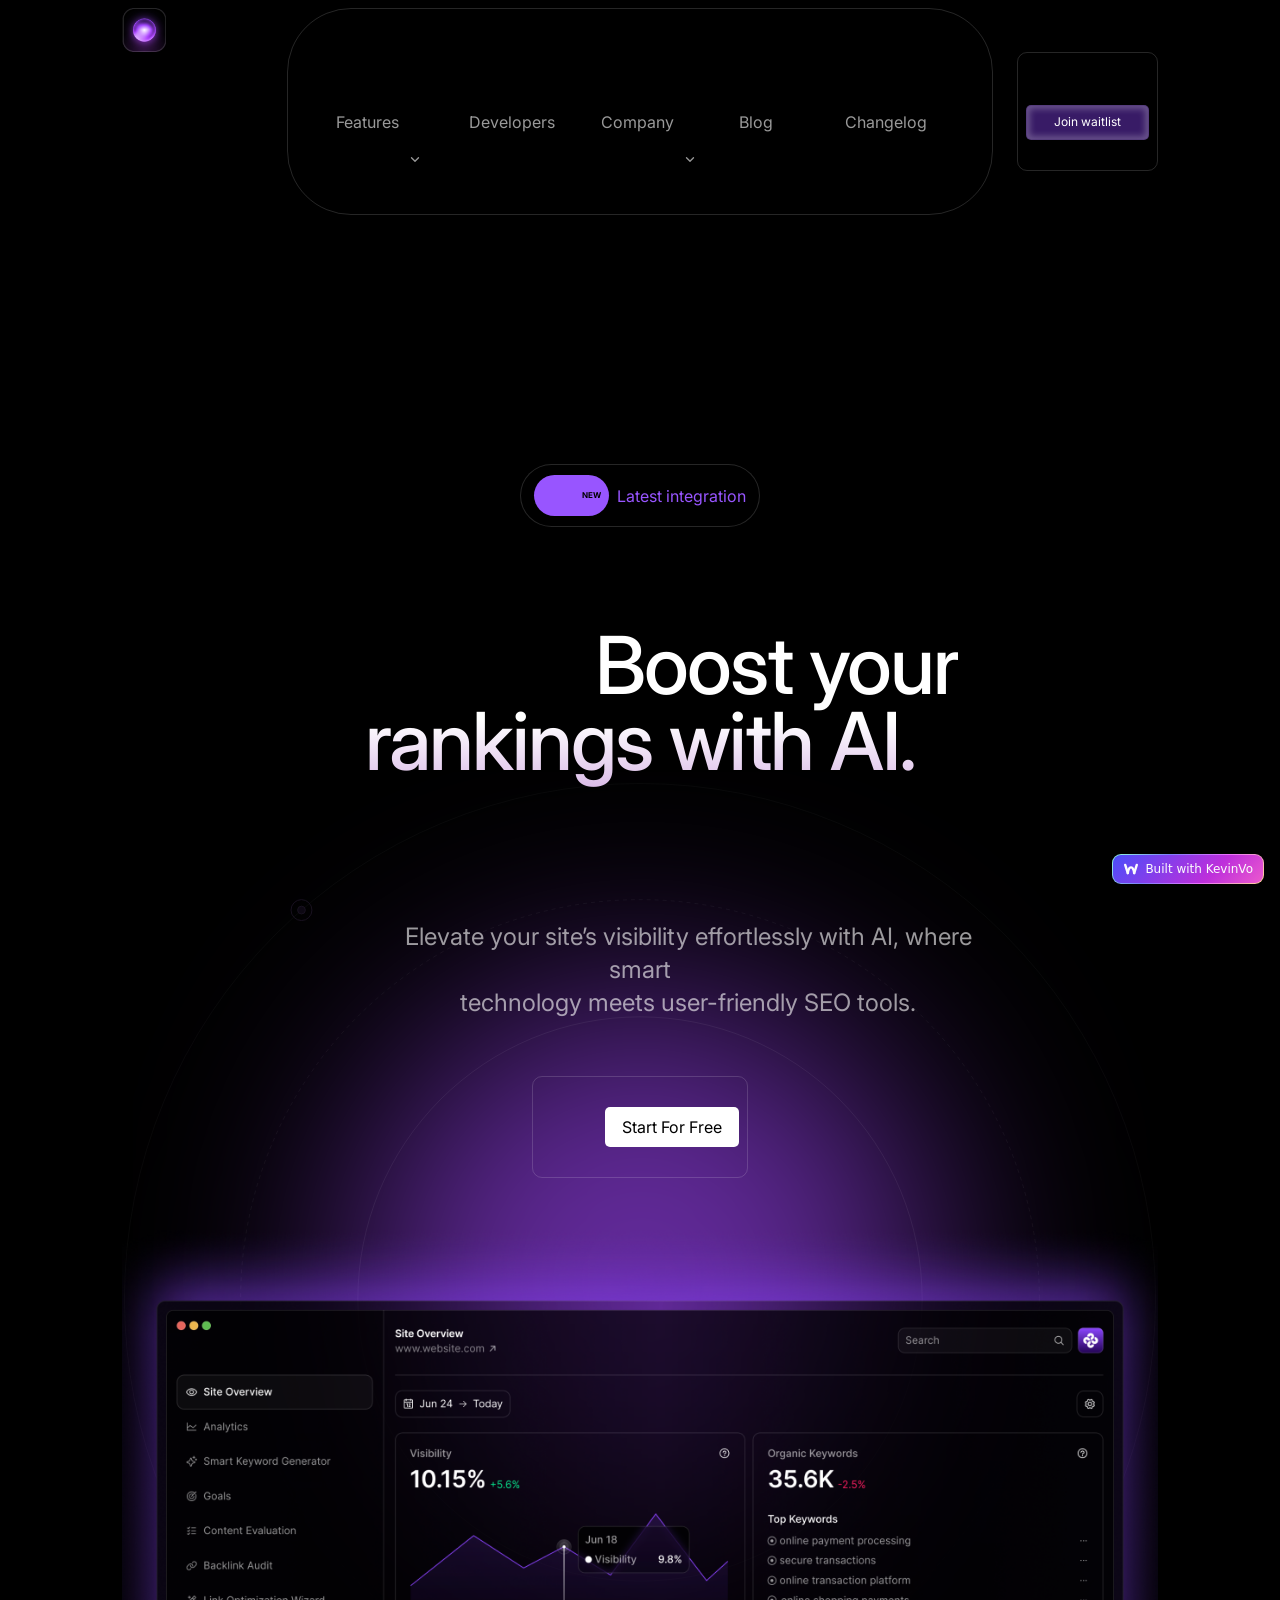
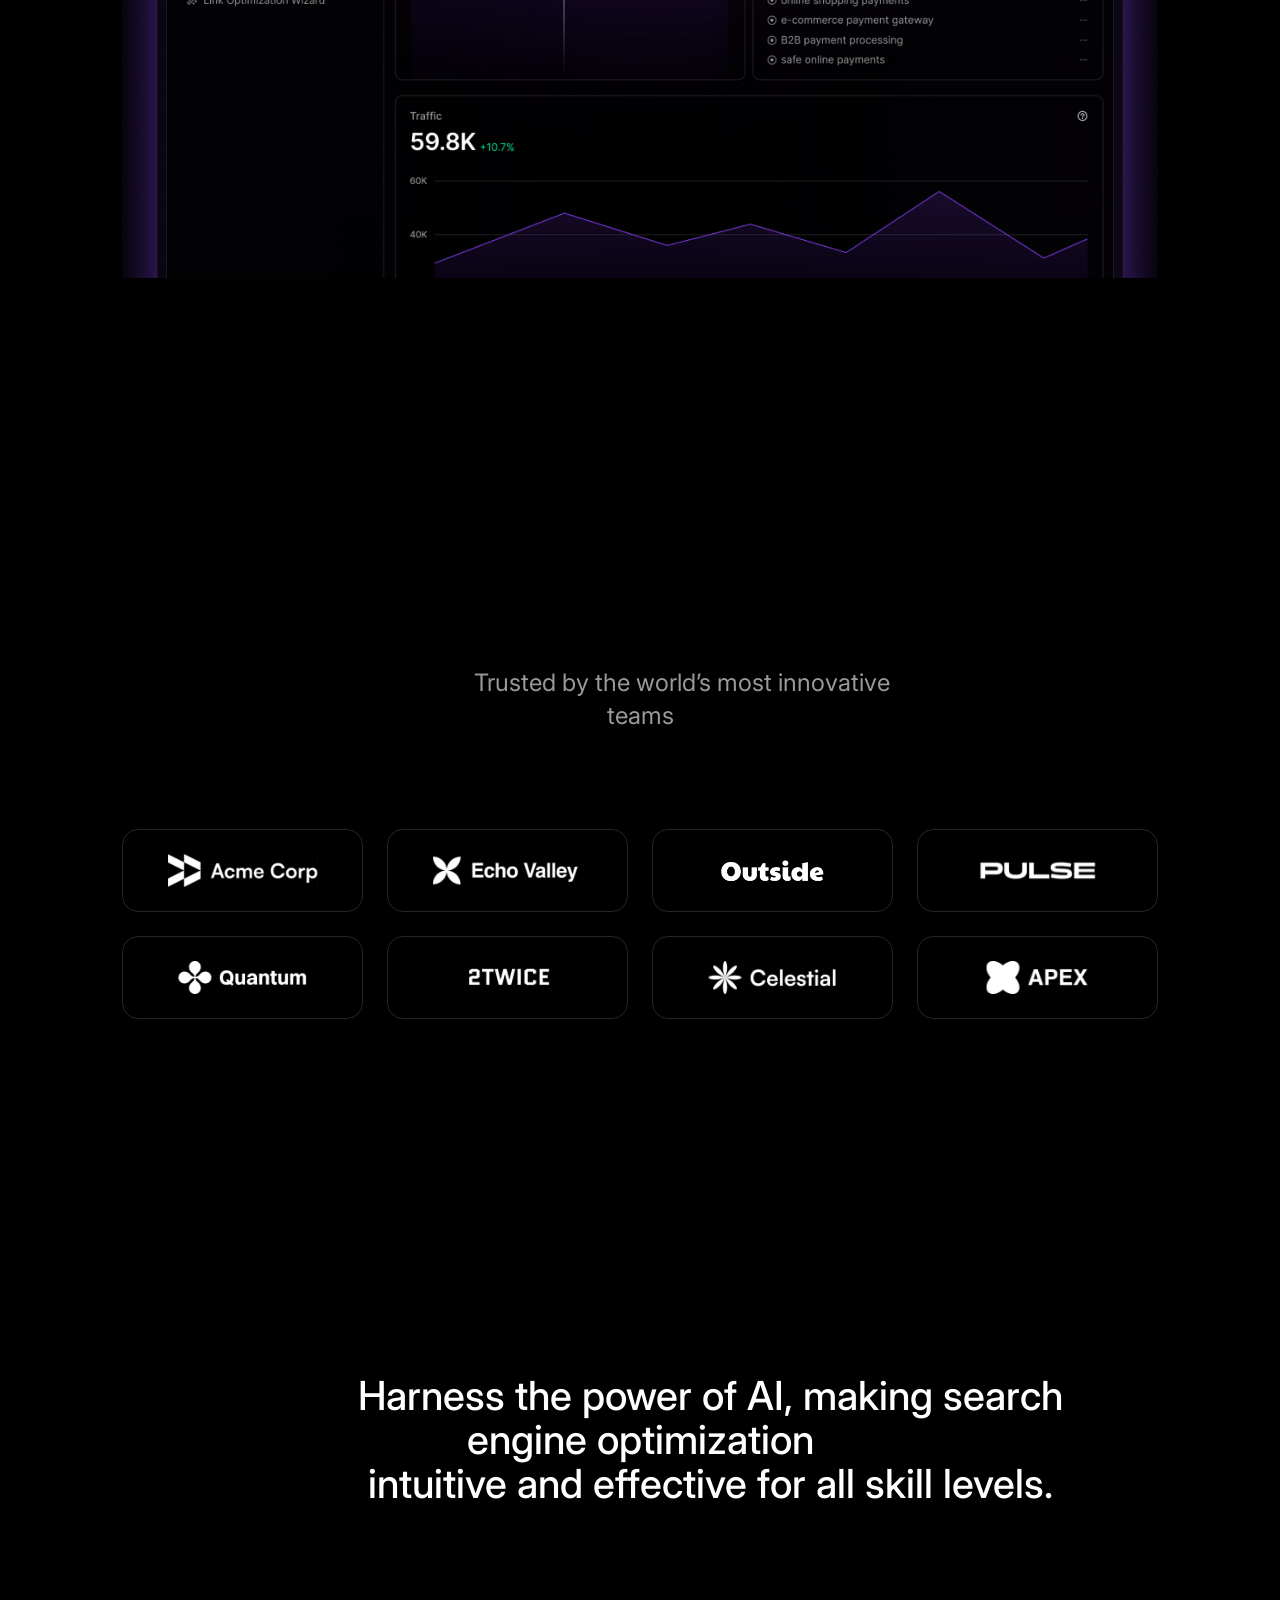
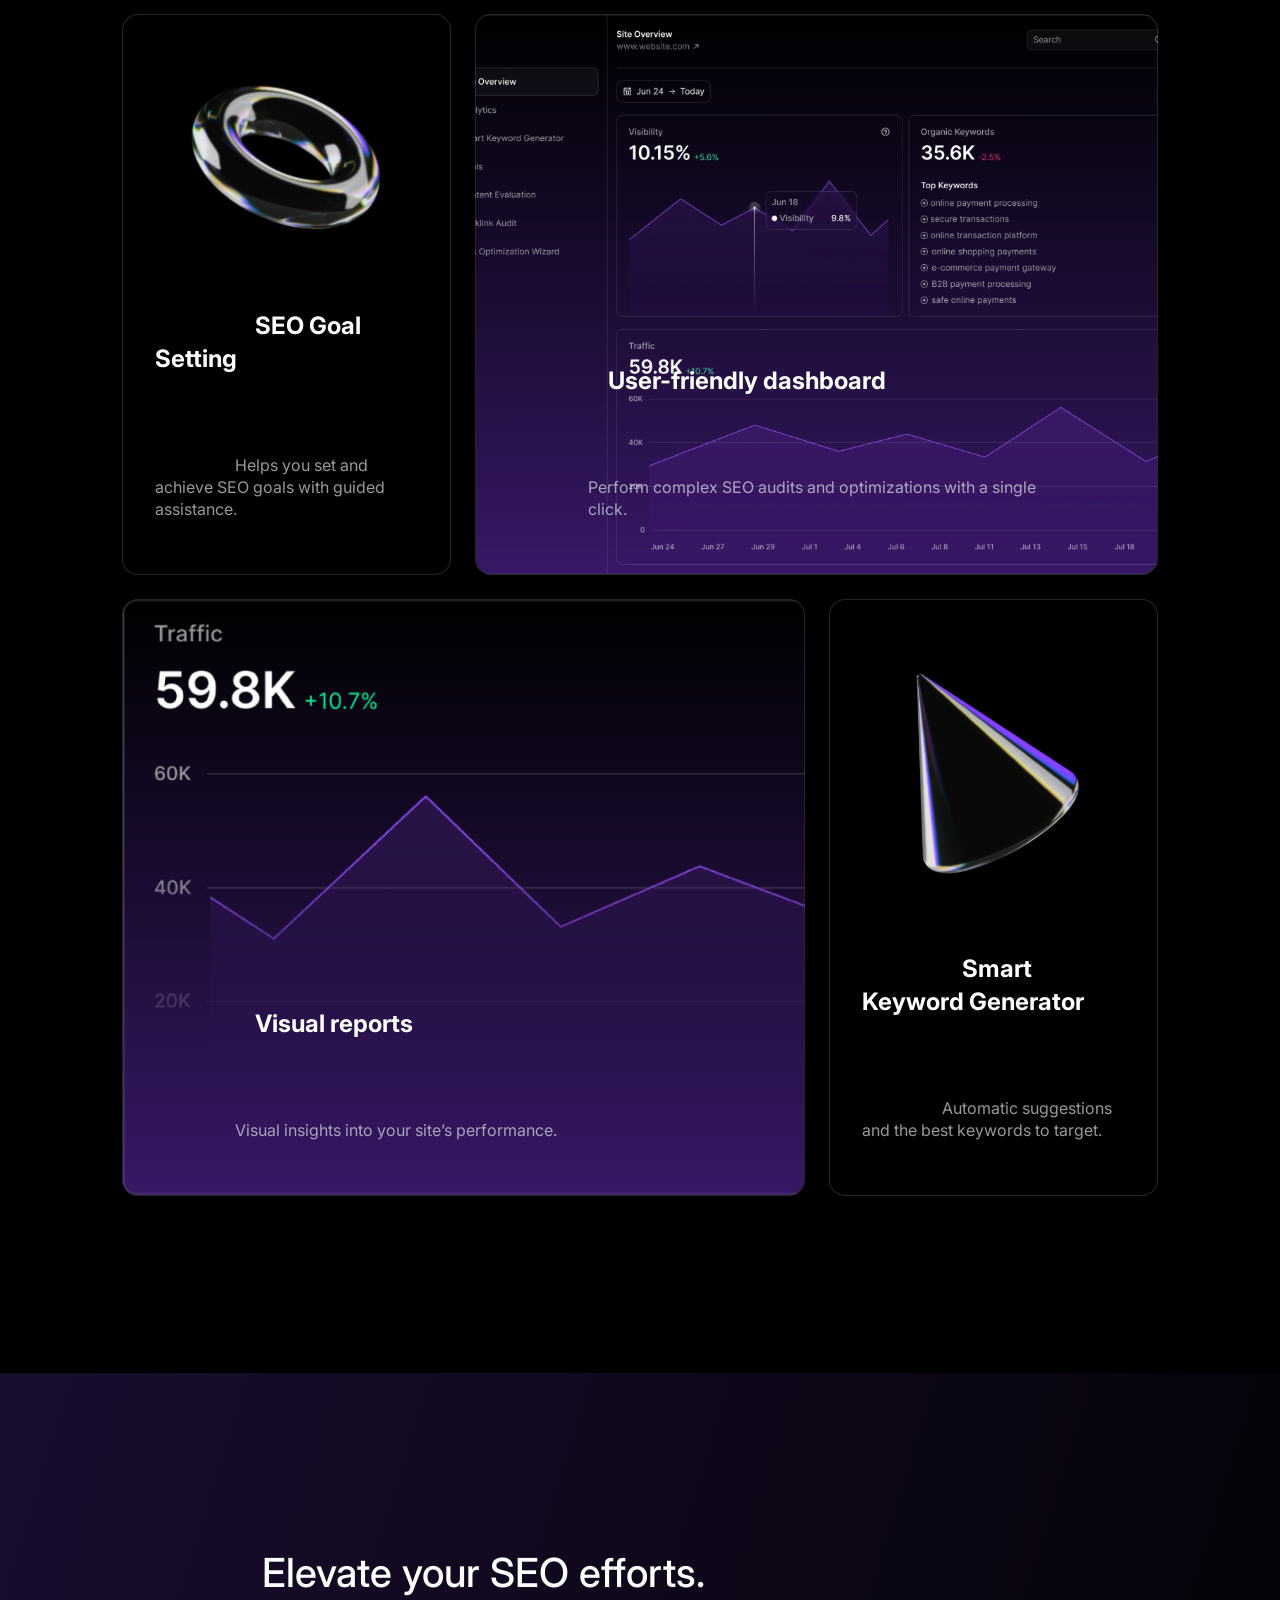
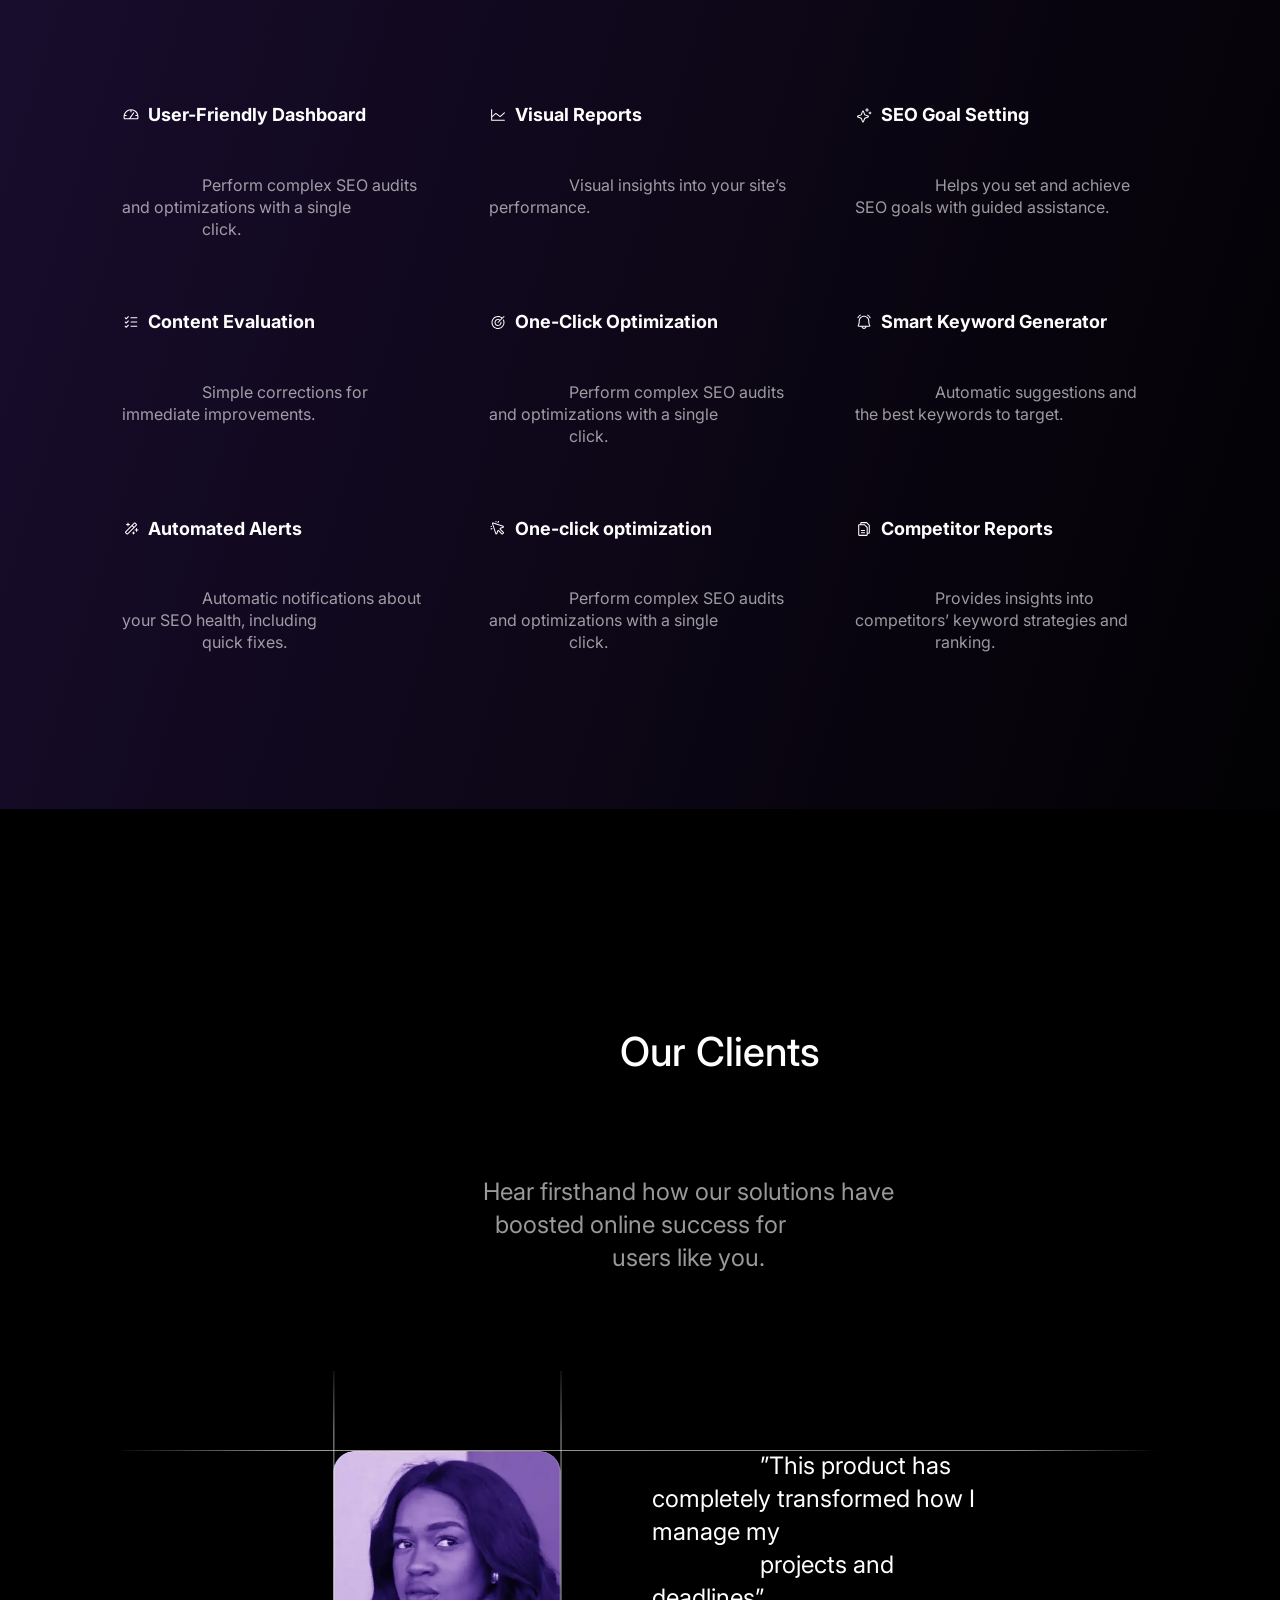
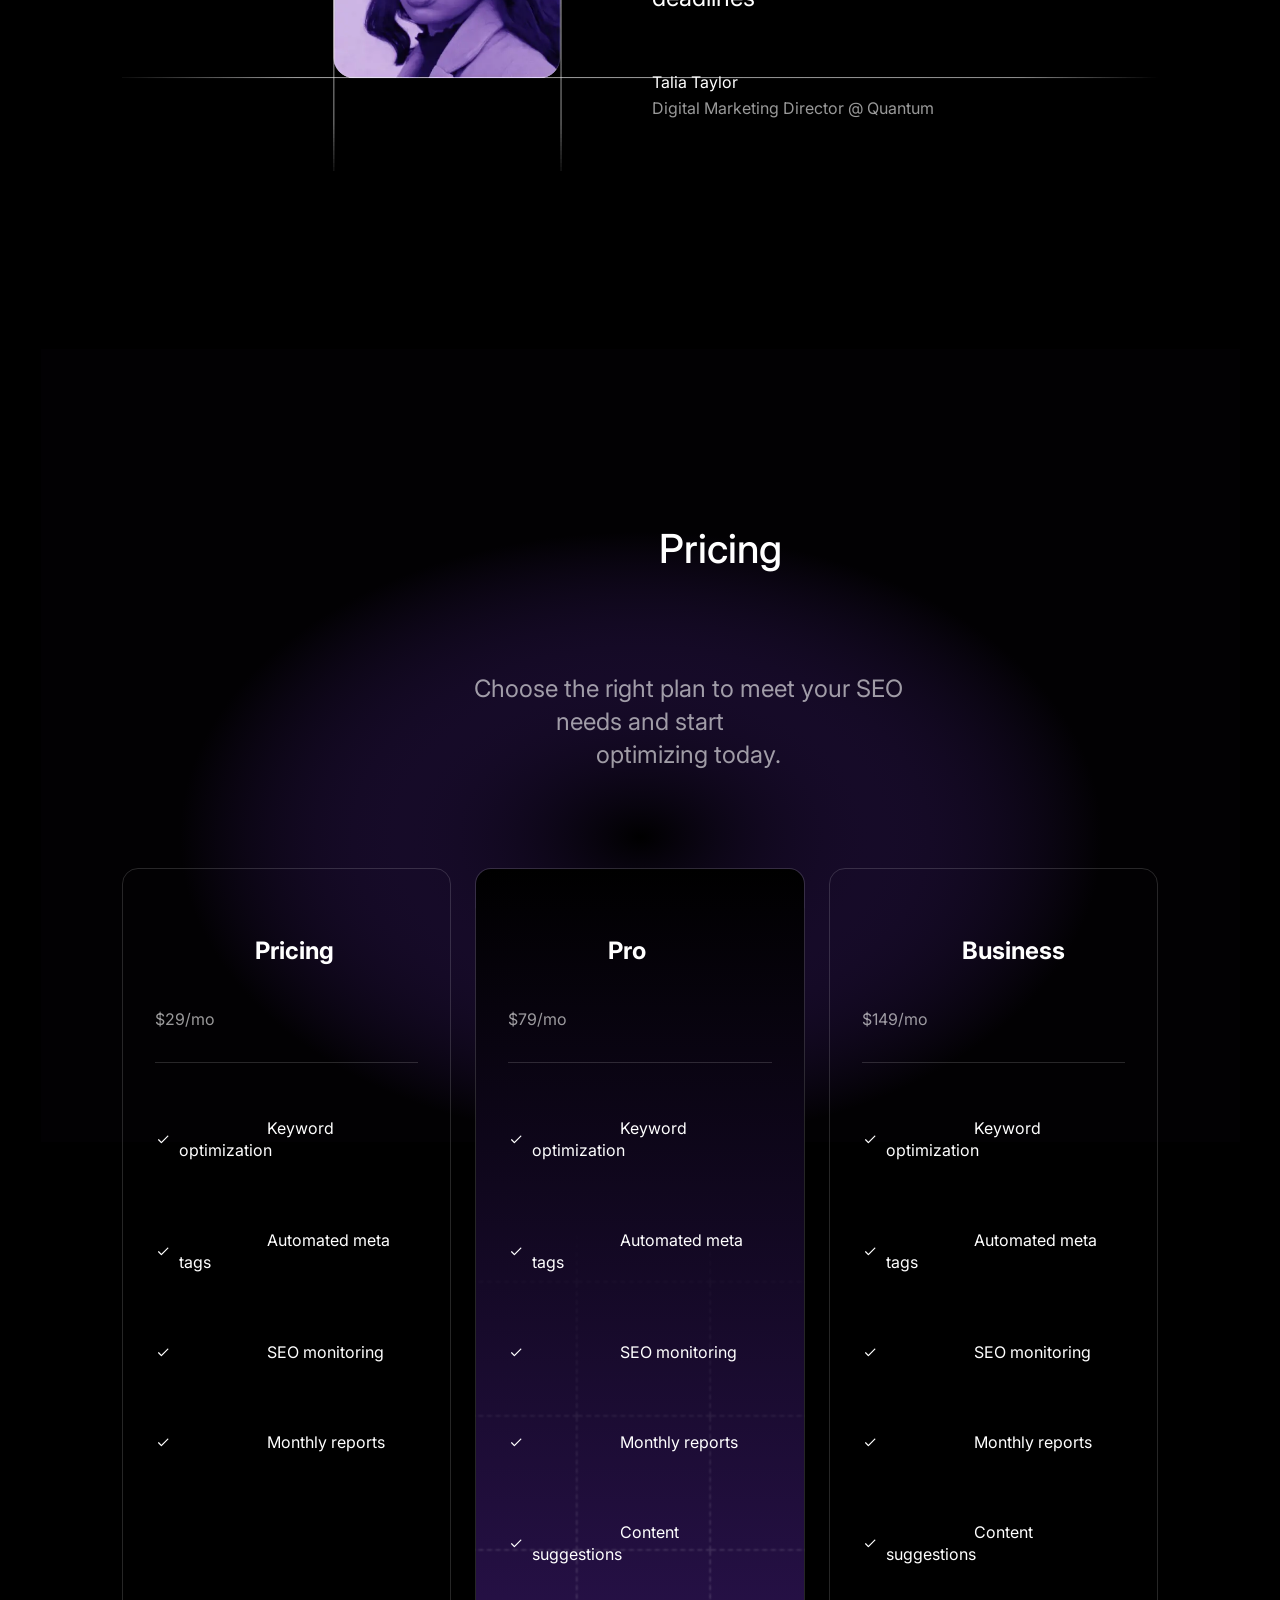
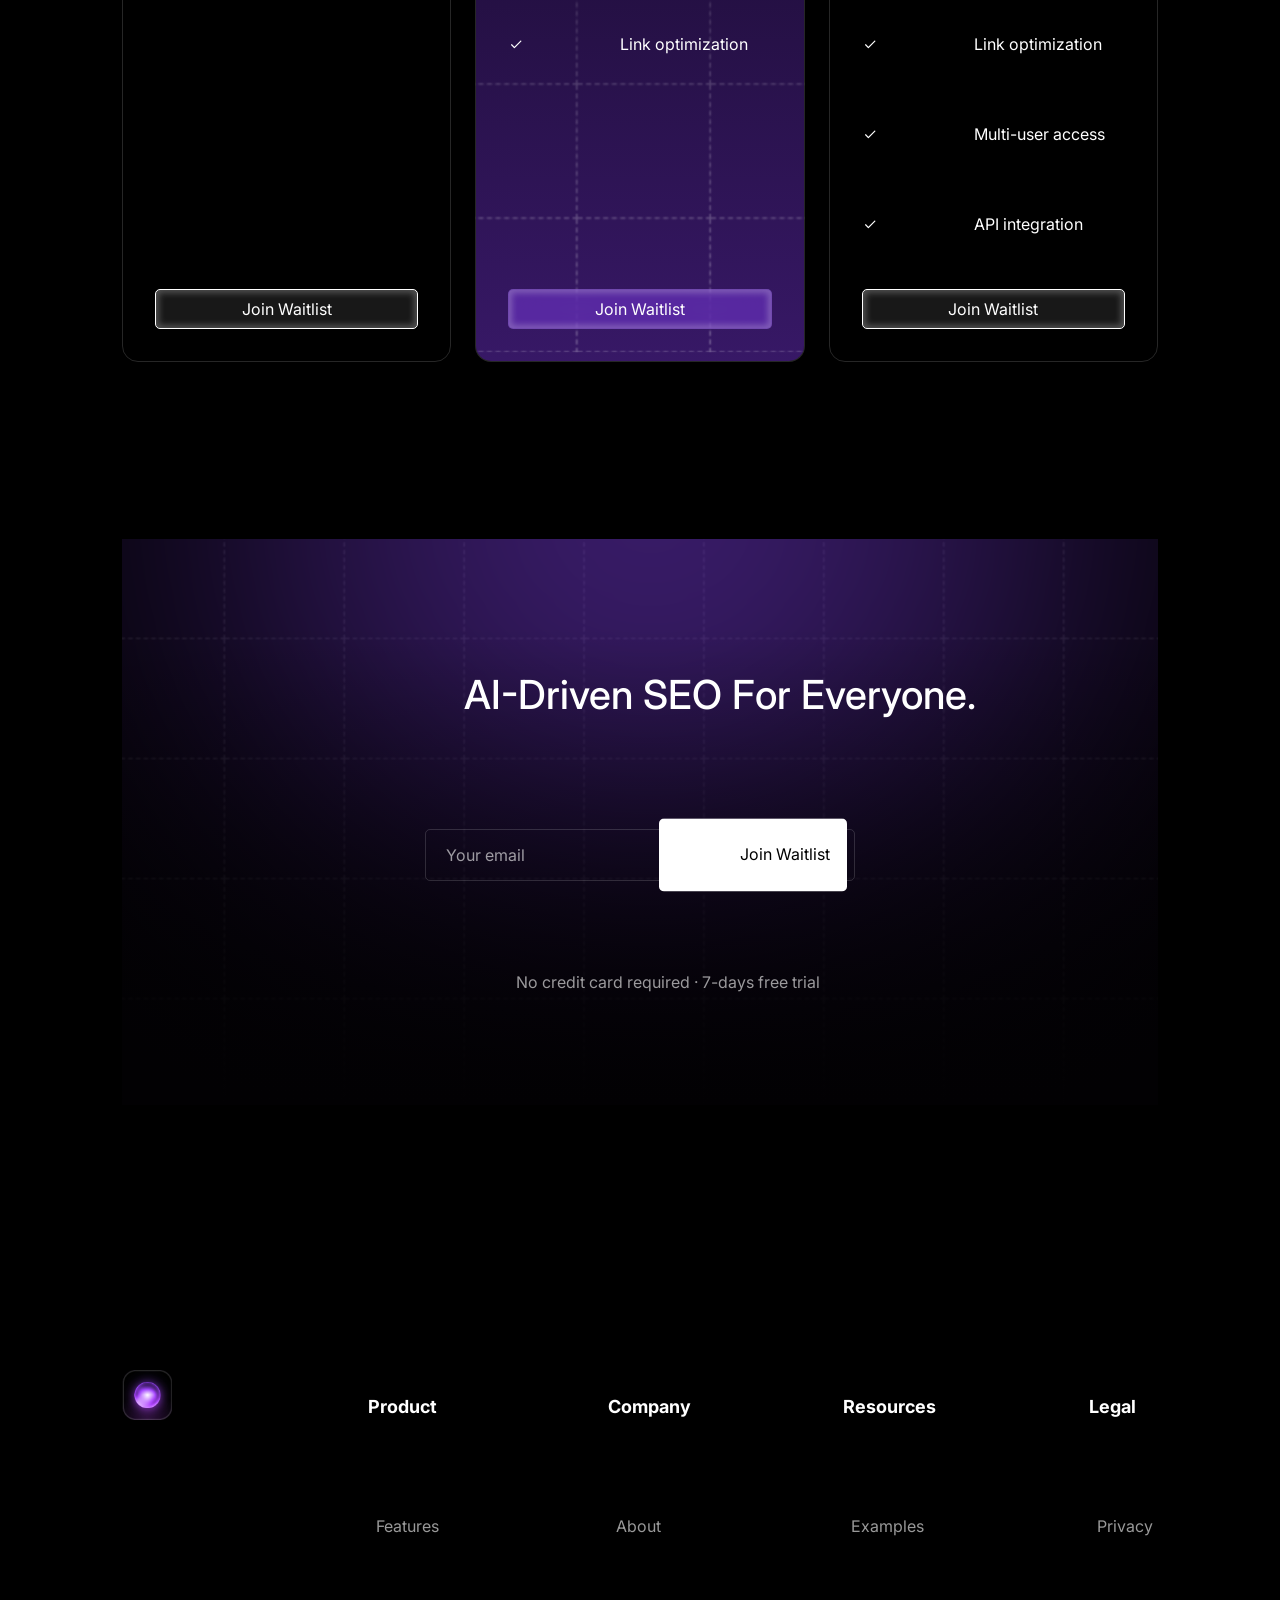
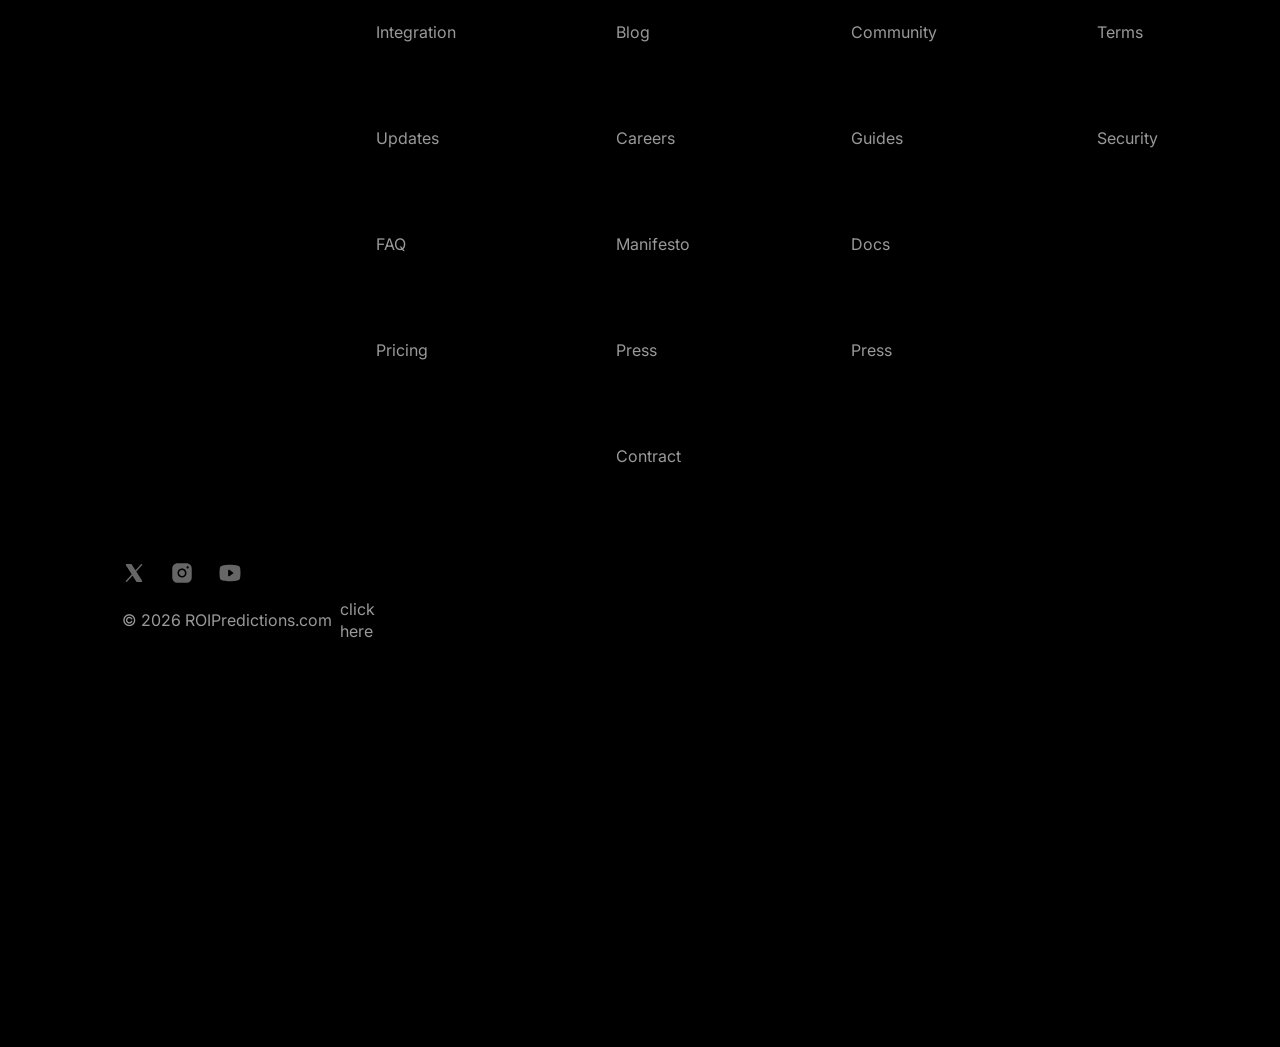
==== index.html @ ee062eac "Update index.html" ====
<!doctype html>
<html
  lang="en"
  data-ws-project="3098a309-3c83-4dd0-9273-2d7c728e3123"
  data-ws-last-published="2026-04-09T04:37:33.183Z"
>
  <head>
    <link
      rel="stylesheet"
      type="text/css"
      href="/assets/static/app_generated_index-6937cd5a.DacnJuhB.css"
    />
    <meta charset="UTF-8" />
    <meta name="viewport" content="width=device-width,initial-scale=1" />
    <link
      rel="preload"
      as="image"
      imagesrcset="/assets/Logo_(1)_4DOjcRBy3o604SWE02Vw5.png 16w, /assets/Logo_(1)_4DOjcRBy3o604SWE02Vw5.png 32w, /assets/Logo_(1)_4DOjcRBy3o604SWE02Vw5.png 48w, /assets/Logo_(1)_4DOjcRBy3o604SWE02Vw5.png 64w, /assets/Logo_(1)_4DOjcRBy3o604SWE02Vw5.png 96w, /assets/Logo_(1)_4DOjcRBy3o604SWE02Vw5.png 128w, /assets/Logo_(1)_4DOjcRBy3o604SWE02Vw5.png 256w, /assets/Logo_(1)_4DOjcRBy3o604SWE02Vw5.png 384w"
      imagesizes="100vw"
    />
    <link
      rel="preload"
      as="image"
      imagesrcset="/assets/App_zL4i8sX2SEd6S0cbYRfyr.png 16w, /assets/App_zL4i8sX2SEd6S0cbYRfyr.png 32w, /assets/App_zL4i8sX2SEd6S0cbYRfyr.png 48w, /assets/App_zL4i8sX2SEd6S0cbYRfyr.png 64w, /assets/App_zL4i8sX2SEd6S0cbYRfyr.png 96w, /assets/App_zL4i8sX2SEd6S0cbYRfyr.png 128w, /assets/App_zL4i8sX2SEd6S0cbYRfyr.png 256w, /assets/App_zL4i8sX2SEd6S0cbYRfyr.png 384w, /assets/App_zL4i8sX2SEd6S0cbYRfyr.png 640w, /assets/App_zL4i8sX2SEd6S0cbYRfyr.png 750w, /assets/App_zL4i8sX2SEd6S0cbYRfyr.png 828w, /assets/App_zL4i8sX2SEd6S0cbYRfyr.png 1080w, /assets/App_zL4i8sX2SEd6S0cbYRfyr.png 1200w, /assets/App_zL4i8sX2SEd6S0cbYRfyr.png 1920w, /assets/App_zL4i8sX2SEd6S0cbYRfyr.png 2048w, /assets/App_zL4i8sX2SEd6S0cbYRfyr.png 3840w"
      imagesizes="100vw"
    />
    <link rel="icon" href="/assets/logo_r1qaJQiri6sK3rPyq-Sar.svg" />
    <link
      rel="preload"
      href="/assets/Inter-VariableFont_opsz_wght_5pWJ31-T_iPEwHdXmYt6P.ttf"
      as="font"
      crossorigin="anonymous"
    />
    <link
      rel="preload"
      href="/assets/Group_1_3Lze2enBpFNP3rVOtd0Yp.svg"
      as="image"
    />
    <link
      rel="preload"
      href="/assets/App_Wide_2x_1_(2)_yiI7phUrEJxtQAVSp0ZeL.png"
      as="image"
    />
    <link
      rel="preload"
      href="/assets/Pattern_79YdcihVRk2R5H0fuZxz7.svg"
      as="image"
    />
    <link
      rel="preload"
      href="/assets/App_Wide_2x_1_(1)_69MShZLi3pDA9oCPN794H.webp"
      as="image"
    />
    <link
      rel="preload"
      href="/assets/Group_1_(1)_WG8mUOjVoPgiB8j45YY9z.svg"
      as="image"
    />
    <link
      rel="preload"
      href="/assets/Pricing_NtpbcNgAxOEKqt33rNA--.svg"
      as="image"
    />
    <link
      rel="preload"
      href="/assets/Property_1_Desktop_WC1IMy9iiJ9vL4er9JyJM.webp"
      as="image"
    />
    <link
      rel="preload"
      href="/assets/Icons_Zs8GOxaeJO22wgbZCoQDR.svg"
      as="image"
    />
    <meta property="og:url" content="https://url/" />
    <meta property="og:title" content="Boost your rankings with AI." />
    <meta property="og:type" content="website" />
    <meta
      name="description"
      content="Elevate your site’s visibility effortlessly with AI, where smart technology meets user-friendly SEO tools."
    />
    <meta
      property="og:description"
      content="Elevate your site’s visibility effortlessly with AI, where smart technology meets user-friendly SEO tools."
    />
    <meta
      property="og:image"
      content="/assets/ascend-cover_aPSGjSz0r-u7Gec3vty3n.png"
    />
    <meta property="twitter:card" content="summary_large_image" />
    <title>Boost your rankings with AI.</title>
  </head>
  <body class="w-body">
    <div class="w-box">
      <div style="display: contents">
        <div style="display: contents">
          <div class="w-html-embed">
            <style>
              /* So we don't need to add a token to every paragraph to remove margin. */
              p {
                margin: 0;
              }

              /* * {
                /* Make links scroll to their sections smoothly. */
                scroll-behavior: smooth;
              } */
            </style>
          </div>
          <div class="w-html-embed">
            <style>
              :root {
                --ani-duration: var(--duration-default, 0.2s);
                --ani-delay: 0s;
                --ani-slide-offset: 20%;
                --ani-zoom-in-scale: 1;
                --ani-zoom-out-scale: 0.85;
                --ani-flip-rotate: 30deg;
                --ani-easing: var(--easing-default, ease);
                --ani-fill-mode: forwards;
              }
              [data-ani]:not([data-ani-children]),
              [data-ani-children]:not([data-ani-progress]) > * {
                animation-duration: var(--ani-duration);
                animation-delay: var(--ani-delay);
                animation-timing-function: var(--ani-easing);
                animation-fill-mode: var(--ani-fill-mode);
                opacity: 0;
              }
              [data-ani-progress]:not([data-ani-children]),
              [data-ani-children]:not([data-ani]) > * {
                transition-property: opacity, transform;
                transition-duration: var(--ani-duration);
                transition-timing-function: var(--ani-easing);
                opacity: 0;
              }
              @keyframes fadeIn {
                from {
                  opacity: 0;
                }
                to {
                  opacity: 1;
                }
              }
              @keyframes fadeOut {
                from {
                  opacity: 1;
                }
                to {
                  opacity: 0;
                }
              }
              [data-ani-children][data-ani="fade"] > .in,
              [data-ani="fade"]:where(
                  .in:not([data-state]),
                  [data-state$="open"],
                  [data-state="active"]
                ) {
                animation-name: fadeIn;
              }
              [data-ani-children][data-ani="fade"] > .out,
              [data-ani="fade"]:where(
                  .out:not([data-state]),
                  [data-state="closed"],
                  [data-state="inactive"]
                ) {
                animation-name: fadeOut;
              }
              @keyframes slideIn {
                from {
                  opacity: 0;
                  translate: var(--ani-slide-transform);
                }
                to {
                  opacity: 1;
                  translate: none;
                }
              }
              @keyframes slideOut {
                from {
                  opacity: 1;
                  translate: none;
                }
                to {
                  opacity: 0;
                  translate: var(--ani-slide-transform);
                }
              }
              [data-ani-children][data-ani|="slide"] > .in,
              [data-ani|="slide"]:where(
                  .in:not([data-state]),
                  [data-state$="open"],
                  [data-state="active"]
                ) {
                animation-name: slideIn;
              }
              [data-ani-children][data-ani|="slide"] > .out,
              [data-ani|="slide"]:where(
                  .out:not([data-state]),
                  [data-state="closed"],
                  [data-state="inactive"]
                ) {
                animation-name: slideOut;
              }
              [data-ani="slide-up"] {
                --ani-slide-transform: 0 var(--ani-slide-offset);
              }
              [data-ani="slide-down"] {
                --ani-slide-transform: 0 calc(-1 * var(--ani-slide-offset));
              }
              [data-ani="slide-left"] {
                --ani-slide-transform: var(--ani-slide-offset);
              }
              [data-ani="slide-right"] {
                --ani-slide-transform: calc(-1 * var(--ani-slide-offset));
              }
              @keyframes zoomIn {
                from {
                  opacity: 0;
                  scale: var(--ani-zoom-out-scale);
                }
                to {
                  opacity: 1;
                  scale: 1;
                }
              }
              @keyframes zoomOut {
                from {
                  opacity: 1;
                  scale: 1;
                }
                to {
                  opacity: 0;
                  scale: var(--ani-zoom-in-scale);
                }
              }
              [data-ani-children][data-ani="zoom"] > .in,
              [data-ani|="zoom"]:where(
                  .in:not([data-state]),
                  [data-state$="open"],
                  [data-state="active"]
                ) {
                animation-name: zoomIn;
              }
              [data-ani-children][data-ani="zoom"] > .out,
              [data-ani|="zoom"]:where(
                  .out:not([data-state]),
                  [data-state="closed"],
                  [data-state="inactive"]
                ) {
                animation-name: zoomOut;
              }
              [data-ani-children][data-ani-progress="zoom"] > *,
              [data-ani-progress="zoom"]:not([data-ani-children]) {
                transform: scale(var(--ani-zoom-out-scale));
              }
              @keyframes flipInY {
                from {
                  rotate: y var(--ani-flip-rotate);
                  perspective: 2000px;
                  opacity: 0;
                }
                to {
                  rotate: y 0;
                  opacity: 1;
                }
              }
              @keyframes flipOutY {
                from {
                  rotate: y 0;
                  opacity: 1;
                }
                to {
                  perspective: 2000px;
                  rotate: y var(--ani-flip-rotate);
                  opacity: 0;
                }
              }
              @keyframes flipInX {
                from {
                  perspective: 2000px;
                  rotate: x var(--ani-flip-rotate);
                  opacity: 0;
                }
                to {
                  rotate: x 0;
                  opacity: 1;
                }
              }
              @keyframes flipOutX {
                from {
                  rotate: x 0;
                  opacity: 1;
                }
                to {
                  perspective: 2000px;
                  rotate: x var(--ani-flip-rotate);
                  opacity: 0;
                }
              }
              [data-ani-children][data-ani="flip-y"] > .in,
              [data-ani="flip-y"]:where(
                  .in:not([data-state]),
                  [data-state$="open"],
                  [data-state="active"]
                ) {
                animation-name: flipInY;
              }
              [data-ani-children][data-ani="flip-x"] > .in,
              [data-ani="flip-x"]:where(
                  .in:not([data-state]),
                  [data-state$="open"],
                  [data-state="active"]
                ) {
                animation-name: flipInX;
              }
              [data-ani-children][data-ani="flip-y"] > .out,
              [data-ani="flip-y"]:where(
                  .out:not([data-state]),
                  [data-state="closed"],
                  [data-state="inactive"]
                ) {
                animation-name: flipOutY;
              }
              [data-ani-children][data-ani="flip-x"] > .out,
              [data-ani="flip-x"]:where(
                  .out:not([data-state]),
                  [data-state="closed"],
                  [data-state="inactive"]
                ) {
                animation-name: flipOutX;
              }
              @keyframes expandDown {
                from {
                  height: 0;
                }
                to {
                  height: var(--newHeight);
                }
              }
              @keyframes expandUp {
                from {
                  height: var(--newHeight);
                }
                to {
                  height: 0;
                }
              }
              [data-ani="expand"],
              [data-ani="expand"][data-state="open"],
              [data-ani="expand"].in {
                --newHeight: var(
                  --custom-height,
                  var(
                    --radix-accordion-content-height,
                    var(--radix-collapsible-content-height, 100%)
                  )
                );
                overflow: hidden;
                opacity: 1;
              }
              [data-ani-children][data-ani="expand"] > .in,
              [data-ani="expand"]:where(
                  .in:not([data-state]),
                  [data-state$="open"],
                  [data-state="active"]
                ) {
                animation: expandDown var(--ani-duration) var(--ani-easing);
              }
              [data-ani-children][data-ani="expand"] > .out,
              [data-ani="expand"]:where(
                  .out:not([data-state]),
                  [data-state="closed"],
                  [data-state="inactive"]
                ) {
                animation: expandUp var(--ani-duration) var(--ani-easing);
              }
              @media (prefers-reduced-motion: reduce) {
                [data-ani]:not([data-ani-children]),
                [data-ani-progress]:not([data-ani-children]),
                [data-ani-children] > * {
                  opacity: 1;
                  transform: none;
                  animation: none;
                  rotate: none;
                  scale: none;
                  translate: none;
                }
              }
            </style>
          </div>
          <header
            class="w-box c1357293 c9jnjeu czr2pxy c155uc7w cry9bxc c1lxiyww c1qyy4dh ct02u4h c1z0l37u c1ml0hr7 c1fd0kk1 c11gzs80 c1sche0c c1l2989r cjqo3r0 c1cvcmzo c3xzas1 c1n6cdq4 c1a5jpyh c18j5d8w c1fysxfs"
          >
            <div
              class="w-box czr2pxy copqmak ct8c5y2 c10zkoym cignq8x cavd3zn c1tbut6b c1tzxl2z c16n19h8 cwqojdn c7klx50 c1qrxaqp cjkeggx c8pi8fa cow6lkx c1oxjrsz csud216 c1xiy5b1 cq7d8me c1ycnvnd"
            >
              <div style="display: contents">
                <div style="display: contents">
                  <a
                    aria-label="Home"
                    href="/"
                    class="w-link ceaxqcs cld4m44 c1e9wxra c1c9nyn co9inq6 c18nx7en c13zjl4p cl60rel czukzo6 cho8smv"
                    ><img
                      alt="logo"
                      width="153"
                      height="152"
                      src="/assets/Logo_(1)_4DOjcRBy3o604SWE02Vw5.png"
                      class="w-image coe1sx2"
                      sizes="100vw"
                      srcset="
                        /assets/Logo_(1)_4DOjcRBy3o604SWE02Vw5.png  16w,
                        /assets/Logo_(1)_4DOjcRBy3o604SWE02Vw5.png  32w,
                        /assets/Logo_(1)_4DOjcRBy3o604SWE02Vw5.png  48w,
                        /assets/Logo_(1)_4DOjcRBy3o604SWE02Vw5.png  64w,
                        /assets/Logo_(1)_4DOjcRBy3o604SWE02Vw5.png  96w,
                        /assets/Logo_(1)_4DOjcRBy3o604SWE02Vw5.png 128w,
                        /assets/Logo_(1)_4DOjcRBy3o604SWE02Vw5.png 256w,
                        /assets/Logo_(1)_4DOjcRBy3o604SWE02Vw5.png 384w
                      "
                      decoding="async"
                      loading="eager"
                  /></a>
                </div>
              </div>
              <nav
                aria-label="main"
                class="w-box c1mcu1jn cry9bxc c1qyy4dh ct02u4h c1lfjoq7 cgtnddv c1le23sj c40yjke c1kzn7na c17q2jvf ct49a6u c102r6kr c4sllhu clmbo8f cc3dq2t"
              >
                <div style="display: contents">
                  <div style="display: contents">
                    <nav
                      aria-label="Main"
                      data-orientation="horizontal"
                      dir="ltr"
                      class="w-navigation-menu c1cqu2xh cry9bxc cvblku1 c1xuq60h c1p217py c193ydh7 crglsme c14ip164 c1bkqfhr c1qyy4dh ct02u4h c13ldpkq c1gw84sn cjq768y c1le23sj c40yjke c1kzn7na c17q2jvf"
                    >
                      <div style="position: relative">
                        <ul
                          data-orientation="horizontal"
                          class="w-menu-list cry9bxc c1fhkm63 cqeb86t c1admj5d c34dwh1 c1qyy4dh ct02u4h cdq89vd c1tcoltv c3qzgd0 c1y6imu0 c1n13r54 c1le23sj c40yjke c1kzn7na c17q2jvf c1gw84sn cjq768y"
                          dir="ltr"
                        >
                          <li data-ws-index="0" class="w-menu-item">
                            <button
                              type="button"
                              class="w-button c12j9tyh csru8nn c1e9wxra c1c9nyn co9inq6 c18nx7en c13zjl4p ch11gwv c1md20bl c1e892th c1qyy4dh ct02u4h c1e7helk c1l0vha7 csyy8v5 c1bc2i7x c17r8x7j c13b531o c1my01bv c135vpv5 c1y6imu0 c3qzgd0 cl60rel czukzo6 c1170qfo c12mjb61"
                              id="radix-:Rmm:-trigger-0"
                              data-state="closed"
                              aria-expanded="false"
                              aria-controls="radix-:Rmm:-content-0"
                              data-radix-collection-item=""
                            >
                              <div class="w-text">Features</div>
                              <div
                                class="w-box c7ewoh2 c5m8ase clv8gve ch2prsz cg4iiql c7cjz93 c1c9nyn co9inq6 c18nx7en c13zjl4p"
                              >
                                <div class="w-html-embed">
                                  <svg
                                    xmlns="http://www.w3.org/2000/svg"
                                    viewBox="0 0 16 16"
                                    fill="currentColor"
                                    width="100%"
                                    height="100%"
                                  >
                                    <path
                                      d="M4.04 6.284a.65.65 0 0 1 .92.001L8 9.335l3.04-3.05a.65.65 0 1 1 .921.918l-3.5 3.512a.65.65 0 0 1-.921 0L4.039 7.203a.65.65 0 0 1 .001-.92Z"
                                    ></path>
                                  </svg>
                                </div>
                              </div>
                            </button>
                          </li>
                          <li data-ws-index="1" class="w-menu-item">
                            <a
                              class="w-link c12j9tyh csru8nn c1e9wxra c1c9nyn co9inq6 c18nx7en c13zjl4p ch11gwv c1md20bl c1e892th c1qyy4dh ct02u4h c1e7helk c1l0vha7 csyy8v5 c1bc2i7x c17r8x7j c13b531o c1my01bv c135vpv5 c1y6imu0 c3qzgd0 cl60rel czukzo6 c1170qfo c12mjb61"
                              href="#"
                              >Developers</a
                            >
                          </li>
                          <li data-ws-index="2" class="w-menu-item">
                            <button
                              type="button"
                              class="w-button c12j9tyh csru8nn c1e9wxra c1c9nyn co9inq6 c18nx7en c13zjl4p ch11gwv c1md20bl c1e892th c1qyy4dh ct02u4h c1e7helk c1l0vha7 csyy8v5 c1bc2i7x c17r8x7j c13b531o c1my01bv c135vpv5 c1y6imu0 c3qzgd0 cl60rel czukzo6 c1170qfo c12mjb61"
                              id="radix-:Rmm:-trigger-2"
                              data-state="closed"
                              aria-expanded="false"
                              aria-controls="radix-:Rmm:-content-2"
                              data-radix-collection-item=""
                            >
                              <div class="w-text">Company</div>
                              <div
                                class="w-box c7ewoh2 c5m8ase clv8gve ch2prsz cg4iiql c7cjz93 c1c9nyn co9inq6 c18nx7en c13zjl4p"
                              >
                                <div class="w-html-embed">
                                  <svg
                                    xmlns="http://www.w3.org/2000/svg"
                                    viewBox="0 0 16 16"
                                    fill="currentColor"
                                    width="100%"
                                    height="100%"
                                  >
                                    <path
                                      d="M4.04 6.284a.65.65 0 0 1 .92.001L8 9.335l3.04-3.05a.65.65 0 1 1 .921.918l-3.5 3.512a.65.65 0 0 1-.921 0L4.039 7.203a.65.65 0 0 1 .001-.92Z"
                                    ></path>
                                  </svg>
                                </div>
                              </div>
                            </button>
                          </li>
                          <li data-ws-index="3" class="w-menu-item">
                            <a
                              class="w-link c12j9tyh csru8nn c1e9wxra c1c9nyn co9inq6 c18nx7en c13zjl4p ch11gwv c1md20bl c1e892th c1qyy4dh ct02u4h c1e7helk c1l0vha7 csyy8v5 c1bc2i7x c17r8x7j c13b531o c1my01bv c135vpv5 c1y6imu0 c3qzgd0 cl60rel czukzo6 c1170qfo c12mjb61"
                              href="#"
                              >Blog</a
                            >
                          </li>
                          <li data-ws-index="4" class="w-menu-item">
                            <a
                              class="w-link c12j9tyh csru8nn c1e9wxra c1c9nyn co9inq6 c18nx7en c13zjl4p ch11gwv c1md20bl c1e892th c1qyy4dh ct02u4h c1e7helk c1l0vha7 csyy8v5 c1bc2i7x c17r8x7j c13b531o c1my01bv c135vpv5 c1y6imu0 c3qzgd0 cl60rel czukzo6 c1170qfo c12mjb61"
                              href="#"
                              >Changelog</a
                            >
                          </li>
                        </ul>
                      </div>
                      <div
                        class="w-box cdwd3jx c1lzcxwg cry9bxc ct02u4h cdtylqg chmjof8 czr2pxy c3xzas1 c1n6cdq4"
                      ></div>
                    </nav>
                  </div>
                </div>
              </nav>
              <div class="w-box cry9bxc c1qyy4dh ct02u4h cn6056e c1117wcl">
                <div class="w-box">
                  <div
                    class="w-box c76ugon c1va7jp0 c18xibj9 ccn5ruk c5ehae6 cax3zcx c1le23sj c40yjke c1kzn7na c17q2jvf csugexd cciu1th co2lzyj cghs7z1 c18xchlu ckqzz7r"
                  >
                    <a
                      class="w-link c1umvwl9 c13b531o c1my01bv c14z1eqr c1ktl1y1 cr8yqfm c1ufwdzl c5blvcv cml0h3f c135vpv5 csru8nn c1qyy4dh ct02u4h c1md20bl c1e892th c1qom380 cnf3mc6 cbm6zv4 ce8zlua c1mcu1jn c1d7r856 cd3iwfe c1yhcvvf cwc6hbl c11r52nx czr2pxy c3pidkv c1kol985 cy8zwmn cl60rel czukzo6 c1muywj1"
                      href="#"
                      >Join waitlist</a
                    >
                  </div>
                </div>
                <div style="display: contents">
                  <div style="display: contents">
                    <button
                      type="button"
                      aria-label="Open mobile menu"
                      class="w-button c1umvwl9 ccfzz03 cub2gss cgcvr98 c1xjllne c135vpv5 cwvpjlf c1qyy4dh ct02u4h c1md20bl c1e892th c1qom380 cnf3mc6 cbm6zv4 ce8zlua c1mcu1jn c1d7r856 cd3iwfe c1yhcvvf cwc6hbl c11r52nx c1xty5yn c1g1x4wk cy8zwmn c9x99qz cl60rel czukzo6 c1muywj1 c891fy0 c1k6tqmo c1bxqinn ckrlbpk c1oxjrsz csud216 c1xiy5b1 cq7d8me c149s0mc c1ycnvnd"
                      aria-haspopup="dialog"
                      aria-expanded="false"
                      aria-controls="radix-:R2um:"
                      data-state="closed"
                    >
                      <div class="w-html-embed">
                        <svg
                          xmlns="http://www.w3.org/2000/svg"
                          viewBox="0 0 22 22"
                          fill="currentColor"
                          width="100%"
                          height="100%"
                          style="display: block"
                        >
                          <path
                            fill-rule="evenodd"
                            d="M2 5.998a.75.75 0 0 1 .75-.75h16.5a.75.75 0 0 1 0 1.5H2.75a.75.75 0 0 1-.75-.75Zm0 5.5a.75.75 0 0 1 .75-.75h16.5a.75.75 0 0 1 0 1.5H2.75a.75.75 0 0 1-.75-.75Zm0 5.5a.75.75 0 0 1 .75-.75h16.5a.75.75 0 0 1 0 1.5H2.75a.75.75 0 0 1-.75-.75Z"
                            clip-rule="evenodd"
                          />
                        </svg>
                      </div>
                    </button>
                  </div>
                </div>
              </div>
            </div>
          </header>
        </div>
      </div>
      <main class="w-box">
        <section
          class="w-box ch3bbj5 c1mzb2kd c1030opg c1cozyp5 crv1a4t cbrrmm8 cuo9dm5 c5egcmi cxz9xjl c1dz3al c1cl2zap c8qdjaz c1uc2zh c1l8rbde cq8dnu3 cth1c7d"
        >
          <div
            class="w-box c1357293 c9jnjeu czr2pxy c155uc7w cry9bxc c1lfjoq7 c1778y6x c1wt8a7g ceu66s9 c12ae6v5 c1fd0kk1 c11gzs80"
          >
            <div
              class="w-box cry9bxc c1lfjoq7 ct8c5y2 c10zkoym c1qyy4dh c1wt8a7g"
            >
              <a
                class="w-link ceaxqcs csru8nn c1e9wxra c1c9nyn co9inq6 c18nx7en c13zjl4p c1md20bl c1e892th c1qyy4dh ct02u4h cxk6kow conc6us c108v1a0 c81fpui c1fce3gj c1nj04wn c1nitjp7 c195lvp6 c1hr6a6t c12sm2j2 c135vpv5 c1wayd1n cl60rel czukzo6 cho8smv"
                href="#"
                ><div
                  class="w-text cl7jefz c341xsy c11dowh9 c1nj04wn c1nitjp7 c195lvp6 c1hr6a6t c7vx2dq c1mgacbo cff1ay0 c14z73t1 c1hyd7qt c1clnlkm ckmcr2z"
                >
                  New
                </div>
                <div class="w-text">Latest integration</div></a
              >
              <h1
                class="w-heading c11nr3ex cy1haag c32myit cwrra4i c4rpps8 c1d23h5a cnu4kgu c1yb3n9o cbrrmm8 cuo9dm5 c40zsbj c13cx24t c1my01bv c8itdy4 c74kosi c1qom380 c1357293 c9jnjeu c1dhz37v c1xzir7e"
              >
                Boost your<br />rankings with AI.
              </h1>
              <p
                class="w-paragraph c16xpvrq c1qom380 c3fmn7t c1357293 c9jnjeu czt9u4x c1dhz37v"
              >
                Elevate your site’s visibility effortlessly with AI, where smart
                technology meets user-friendly SEO tools.
              </p>
              <div
                class="w-box c76ugon c1va7jp0 c18xibj9 ccn5ruk c5ehae6 cax3zcx c1le23sj c40yjke c1kzn7na c17q2jvf csugexd cciu1th co2lzyj cghs7z1 c18xchlu ckqzz7r"
              >
                <a
                  class="w-link c1clnlkm c13b531o c1my01bv c14z1eqr c1ktl1y1 cr8yqfm c1ufwdzl c5blvcv cml0h3f c135vpv5 csru8nn c1qyy4dh ct02u4h c1md20bl c1e892th c1qom380 c1xk5ui7 cdcs8wy c1m1praz c1mcu1jn c1d7r856 cd3iwfe c1yhcvvf cwc6hbl c11r52nx cblpe2z cy8zwmn cl60rel czukzo6 c1qvfg2v c1170qfo"
                  href="#"
                  >Start For Free</a
                >
              </div>
            </div>
            <div class="w-box">
              <img
                alt="Cover of dashboard"
                width="2400"
                height="1518"
                src="/assets/App_zL4i8sX2SEd6S0cbYRfyr.png"
                class="w-image"
                sizes="100vw"
                srcset="
                  /assets/App_zL4i8sX2SEd6S0cbYRfyr.png   16w,
                  /assets/App_zL4i8sX2SEd6S0cbYRfyr.png   32w,
                  /assets/App_zL4i8sX2SEd6S0cbYRfyr.png   48w,
                  /assets/App_zL4i8sX2SEd6S0cbYRfyr.png   64w,
                  /assets/App_zL4i8sX2SEd6S0cbYRfyr.png   96w,
                  /assets/App_zL4i8sX2SEd6S0cbYRfyr.png  128w,
                  /assets/App_zL4i8sX2SEd6S0cbYRfyr.png  256w,
                  /assets/App_zL4i8sX2SEd6S0cbYRfyr.png  384w,
                  /assets/App_zL4i8sX2SEd6S0cbYRfyr.png  640w,
                  /assets/App_zL4i8sX2SEd6S0cbYRfyr.png  750w,
                  /assets/App_zL4i8sX2SEd6S0cbYRfyr.png  828w,
                  /assets/App_zL4i8sX2SEd6S0cbYRfyr.png 1080w,
                  /assets/App_zL4i8sX2SEd6S0cbYRfyr.png 1200w,
                  /assets/App_zL4i8sX2SEd6S0cbYRfyr.png 1920w,
                  /assets/App_zL4i8sX2SEd6S0cbYRfyr.png 2048w,
                  /assets/App_zL4i8sX2SEd6S0cbYRfyr.png 3840w
                "
                decoding="async"
                loading="eager"
              />
            </div>
          </div>
        </section>
        <section class="w-box cna0hdz c1mzb2kd">
          <div
            class="w-box c1357293 c9jnjeu czr2pxy c155uc7w cry9bxc c1lfjoq7 c1778y6x c1wt8a7g c1s46o9r cdczzub c1fd0kk1 c11gzs80"
          >
            <p
              class="w-paragraph c16xpvrq c1qom380 c62q3t9 c1357293 c9jnjeu czt9u4x"
            >
              Trusted by the world’s most innovative teams
            </p>
            <div
              class="w-box copqmak c10zkoym ct8c5y2 cori9ti cstj0zg c1vrexag cl5hb04 c174sw29 cas7ks9 c155h8oe cw7dtlx czsotsp"
            >
              <div
                class="w-box cc9xhl5 c1nvgabo c1u0yu0y c1i2rq6e c12n5uks csb0ifw cg5j03k c8od1c4 czr2pxy c1bkqfhr cry9bxc c1qyy4dh ct02u4h c5ehae6 c1w2ebm1 cscr3j6 c1380t7s c1yvubyx cbxwzfl ckdqtrq c1qpskvc c1qoie81"
              >
                <img
                  alt="Company logo"
                  width="155"
                  height="34"
                  src="/assets/acme_1_SzGM5wv_nXoJMNsxf3nMp.svg"
                  class="w-image coejy3h c1fhiulb c1av00hf cji8cjn"
                  sizes="100vw"
                  srcset="
                    /assets/acme_1_SzGM5wv_nXoJMNsxf3nMp.svg  16w,
                    /assets/acme_1_SzGM5wv_nXoJMNsxf3nMp.svg  32w,
                    /assets/acme_1_SzGM5wv_nXoJMNsxf3nMp.svg  48w,
                    /assets/acme_1_SzGM5wv_nXoJMNsxf3nMp.svg  64w,
                    /assets/acme_1_SzGM5wv_nXoJMNsxf3nMp.svg  96w,
                    /assets/acme_1_SzGM5wv_nXoJMNsxf3nMp.svg 128w,
                    /assets/acme_1_SzGM5wv_nXoJMNsxf3nMp.svg 256w,
                    /assets/acme_1_SzGM5wv_nXoJMNsxf3nMp.svg 384w
                  "
                  decoding="async"
                  loading="lazy"
                />
              </div>
              <div
                class="w-box cc9xhl5 c1nvgabo c1u0yu0y c1i2rq6e c12n5uks csb0ifw cg5j03k c8od1c4 czr2pxy c1bkqfhr cry9bxc c1qyy4dh ct02u4h c5ehae6 c1w2ebm1 cscr3j6 c1380t7s c1yvubyx cbxwzfl ckdqtrq c1qpskvc c1qoie81"
              >
                <img
                  alt="Company logo"
                  width="155"
                  height="34"
                  src="/assets/acme_1_6gLv7ufQMzdLOOclvrYwV.svg"
                  class="w-image coejy3h c1fhiulb c1av00hf cji8cjn"
                  sizes="100vw"
                  srcset="
                    /assets/acme_1_6gLv7ufQMzdLOOclvrYwV.svg  16w,
                    /assets/acme_1_6gLv7ufQMzdLOOclvrYwV.svg  32w,
                    /assets/acme_1_6gLv7ufQMzdLOOclvrYwV.svg  48w,
                    /assets/acme_1_6gLv7ufQMzdLOOclvrYwV.svg  64w,
                    /assets/acme_1_6gLv7ufQMzdLOOclvrYwV.svg  96w,
                    /assets/acme_1_6gLv7ufQMzdLOOclvrYwV.svg 128w,
                    /assets/acme_1_6gLv7ufQMzdLOOclvrYwV.svg 256w,
                    /assets/acme_1_6gLv7ufQMzdLOOclvrYwV.svg 384w
                  "
                  decoding="async"
                  loading="lazy"
                />
              </div>
              <div
                class="w-box cc9xhl5 c1nvgabo c1u0yu0y c1i2rq6e c12n5uks csb0ifw cg5j03k c8od1c4 czr2pxy c1bkqfhr cry9bxc c1qyy4dh ct02u4h c5ehae6 c1w2ebm1 cscr3j6 c1380t7s c1yvubyx cbxwzfl ckdqtrq c1qpskvc c1qoie81"
              >
                <img
                  alt="Company logo"
                  width="155"
                  height="34"
                  src="/assets/acme_1_HLWJfcLQuEP3J64rb6XKM.svg"
                  class="w-image coejy3h c1fhiulb c1av00hf cji8cjn"
                  sizes="100vw"
                  srcset="
                    /assets/acme_1_HLWJfcLQuEP3J64rb6XKM.svg  16w,
                    /assets/acme_1_HLWJfcLQuEP3J64rb6XKM.svg  32w,
                    /assets/acme_1_HLWJfcLQuEP3J64rb6XKM.svg  48w,
                    /assets/acme_1_HLWJfcLQuEP3J64rb6XKM.svg  64w,
                    /assets/acme_1_HLWJfcLQuEP3J64rb6XKM.svg  96w,
                    /assets/acme_1_HLWJfcLQuEP3J64rb6XKM.svg 128w,
                    /assets/acme_1_HLWJfcLQuEP3J64rb6XKM.svg 256w,
                    /assets/acme_1_HLWJfcLQuEP3J64rb6XKM.svg 384w
                  "
                  decoding="async"
                  loading="lazy"
                />
              </div>
              <div
                class="w-box cc9xhl5 c1nvgabo c1u0yu0y c1i2rq6e c12n5uks csb0ifw cg5j03k c8od1c4 czr2pxy c1bkqfhr cry9bxc c1qyy4dh ct02u4h c5ehae6 c1w2ebm1 cscr3j6 c1380t7s c1yvubyx cbxwzfl ckdqtrq c1qpskvc c1qoie81"
              >
                <img
                  alt="Company logo"
                  width="155"
                  height="34"
                  src="/assets/acme_1_XA71WcU5185wrE6Mu6zhG.svg"
                  class="w-image coejy3h c1fhiulb c1av00hf cji8cjn"
                  sizes="100vw"
                  srcset="
                    /assets/acme_1_XA71WcU5185wrE6Mu6zhG.svg  16w,
                    /assets/acme_1_XA71WcU5185wrE6Mu6zhG.svg  32w,
                    /assets/acme_1_XA71WcU5185wrE6Mu6zhG.svg  48w,
                    /assets/acme_1_XA71WcU5185wrE6Mu6zhG.svg  64w,
                    /assets/acme_1_XA71WcU5185wrE6Mu6zhG.svg  96w,
                    /assets/acme_1_XA71WcU5185wrE6Mu6zhG.svg 128w,
                    /assets/acme_1_XA71WcU5185wrE6Mu6zhG.svg 256w,
                    /assets/acme_1_XA71WcU5185wrE6Mu6zhG.svg 384w
                  "
                  decoding="async"
                  loading="lazy"
                />
              </div>
              <div
                class="w-box cc9xhl5 c1nvgabo c1u0yu0y c1i2rq6e c12n5uks csb0ifw cg5j03k c8od1c4 czr2pxy c1bkqfhr cry9bxc c1qyy4dh ct02u4h c5ehae6 c1w2ebm1 cscr3j6 c1380t7s c1yvubyx cbxwzfl ckdqtrq c1qpskvc c1qoie81"
              >
                <img
                  alt="Company logo"
                  width="155"
                  height="34"
                  src="/assets/acme_1_nw5epIpabXJ3uVi7QFcyc.svg"
                  class="w-image coejy3h c1fhiulb c1av00hf cji8cjn"
                  sizes="100vw"
                  srcset="
                    /assets/acme_1_nw5epIpabXJ3uVi7QFcyc.svg  16w,
                    /assets/acme_1_nw5epIpabXJ3uVi7QFcyc.svg  32w,
                    /assets/acme_1_nw5epIpabXJ3uVi7QFcyc.svg  48w,
                    /assets/acme_1_nw5epIpabXJ3uVi7QFcyc.svg  64w,
                    /assets/acme_1_nw5epIpabXJ3uVi7QFcyc.svg  96w,
                    /assets/acme_1_nw5epIpabXJ3uVi7QFcyc.svg 128w,
                    /assets/acme_1_nw5epIpabXJ3uVi7QFcyc.svg 256w,
                    /assets/acme_1_nw5epIpabXJ3uVi7QFcyc.svg 384w
                  "
                  decoding="async"
                  loading="lazy"
                />
              </div>
              <div
                class="w-box cc9xhl5 c1nvgabo c1u0yu0y c1i2rq6e c12n5uks csb0ifw cg5j03k c8od1c4 czr2pxy c1bkqfhr cry9bxc c1qyy4dh ct02u4h c5ehae6 c1w2ebm1 cscr3j6 c1380t7s c1yvubyx cbxwzfl ckdqtrq c1qpskvc c1qoie81"
              >
                <img
                  alt="Company logo"
                  width="155"
                  height="34"
                  src="/assets/acme_1_uRdPm_9MYPZFZIQuEn4OC.svg"
                  class="w-image coejy3h c1fhiulb c1av00hf cji8cjn"
                  sizes="100vw"
                  srcset="
                    /assets/acme_1_uRdPm_9MYPZFZIQuEn4OC.svg  16w,
                    /assets/acme_1_uRdPm_9MYPZFZIQuEn4OC.svg  32w,
                    /assets/acme_1_uRdPm_9MYPZFZIQuEn4OC.svg  48w,
                    /assets/acme_1_uRdPm_9MYPZFZIQuEn4OC.svg  64w,
                    /assets/acme_1_uRdPm_9MYPZFZIQuEn4OC.svg  96w,
                    /assets/acme_1_uRdPm_9MYPZFZIQuEn4OC.svg 128w,
                    /assets/acme_1_uRdPm_9MYPZFZIQuEn4OC.svg 256w,
                    /assets/acme_1_uRdPm_9MYPZFZIQuEn4OC.svg 384w
                  "
                  decoding="async"
                  loading="lazy"
                />
              </div>
              <div
                class="w-box cc9xhl5 c1nvgabo c1u0yu0y c1i2rq6e c12n5uks csb0ifw cg5j03k c8od1c4 czr2pxy c1bkqfhr cry9bxc c1qyy4dh ct02u4h c5ehae6 c1w2ebm1 cscr3j6 c1380t7s c1yvubyx cbxwzfl ckdqtrq c1qpskvc c1qoie81"
              >
                <img
                  alt="Company logo"
                  width="155"
                  height="34"
                  src="/assets/acme_1_tpqwq_LcM0bL22Ua7rhwu.svg"
                  class="w-image coejy3h c1fhiulb c1av00hf cji8cjn"
                  sizes="100vw"
                  srcset="
                    /assets/acme_1_tpqwq_LcM0bL22Ua7rhwu.svg  16w,
                    /assets/acme_1_tpqwq_LcM0bL22Ua7rhwu.svg  32w,
                    /assets/acme_1_tpqwq_LcM0bL22Ua7rhwu.svg  48w,
                    /assets/acme_1_tpqwq_LcM0bL22Ua7rhwu.svg  64w,
                    /assets/acme_1_tpqwq_LcM0bL22Ua7rhwu.svg  96w,
                    /assets/acme_1_tpqwq_LcM0bL22Ua7rhwu.svg 128w,
                    /assets/acme_1_tpqwq_LcM0bL22Ua7rhwu.svg 256w,
                    /assets/acme_1_tpqwq_LcM0bL22Ua7rhwu.svg 384w
                  "
                  decoding="async"
                  loading="lazy"
                />
              </div>
              <div
                class="w-box cc9xhl5 c1nvgabo c1u0yu0y c1i2rq6e c12n5uks csb0ifw cg5j03k c8od1c4 czr2pxy c1bkqfhr cry9bxc c1qyy4dh ct02u4h c5ehae6 c1w2ebm1 cscr3j6 c1380t7s c1yvubyx cbxwzfl ckdqtrq c1qpskvc c1qoie81"
              >
                <img
                  alt="Company logo"
                  width="155"
                  height="34"
                  src="/assets/acme_1_tLX2aRXdIM-NXgBcKFoRh.svg"
                  class="w-image coejy3h c1fhiulb c1av00hf cji8cjn"
                  sizes="100vw"
                  srcset="
                    /assets/acme_1_tLX2aRXdIM-NXgBcKFoRh.svg  16w,
                    /assets/acme_1_tLX2aRXdIM-NXgBcKFoRh.svg  32w,
                    /assets/acme_1_tLX2aRXdIM-NXgBcKFoRh.svg  48w,
                    /assets/acme_1_tLX2aRXdIM-NXgBcKFoRh.svg  64w,
                    /assets/acme_1_tLX2aRXdIM-NXgBcKFoRh.svg  96w,
                    /assets/acme_1_tLX2aRXdIM-NXgBcKFoRh.svg 128w,
                    /assets/acme_1_tLX2aRXdIM-NXgBcKFoRh.svg 256w,
                    /assets/acme_1_tLX2aRXdIM-NXgBcKFoRh.svg 384w
                  "
                  decoding="async"
                  loading="lazy"
                />
              </div>
            </div>
          </div>
        </section>
        <section class="w-box cna0hdz c1mzb2kd">
          <div
            class="w-box c1357293 c9jnjeu czr2pxy c155uc7w cry9bxc c1lfjoq7 c1778y6x c1wt8a7g c1s46o9r cdczzub c1fd0kk1 c11gzs80"
          >
            <h2
              class="w-heading c1dxq9cf cy1haag c32myit cwrra4i c12y6bqh c1mpwk4w c74kosi c1qom380 c1357293 c9jnjeu c1dhz37v"
            >
              Harness the power of AI, making search engine optimization
              intuitive and effective for all skill levels.
            </h2>
            <div
              class="w-box copqmak c10zkoym ct8c5y2 cejtdrx co2qwzx c1vrexag cx6c9kw c174sw29"
            >
              <div
                class="w-box cry9bxc c1lfjoq7 c18v2pa2 c1z0l37u c1ml0hr7 cv2gy63 cxn73lu c5dy17i c1hsfuam c1af7urd cd8sgzj c15hexcm"
              >
                <div
                  class="w-box cry9bxc c1lfjoq7 c1778y6x c1wt8a7g c1md20bl c1e892th"
                >
                  <img
                    alt="3d object"
                    width="530"
                    height="412"
                    src="/assets/Visual_92J8YkAjOrgi5wnfkiE2L.png"
                    class="w-image"
                    sizes="100vw"
                    srcset="
                      /assets/Visual_92J8YkAjOrgi5wnfkiE2L.png   16w,
                      /assets/Visual_92J8YkAjOrgi5wnfkiE2L.png   32w,
                      /assets/Visual_92J8YkAjOrgi5wnfkiE2L.png   48w,
                      /assets/Visual_92J8YkAjOrgi5wnfkiE2L.png   64w,
                      /assets/Visual_92J8YkAjOrgi5wnfkiE2L.png   96w,
                      /assets/Visual_92J8YkAjOrgi5wnfkiE2L.png  128w,
                      /assets/Visual_92J8YkAjOrgi5wnfkiE2L.png  256w,
                      /assets/Visual_92J8YkAjOrgi5wnfkiE2L.png  384w,
                      /assets/Visual_92J8YkAjOrgi5wnfkiE2L.png  640w,
                      /assets/Visual_92J8YkAjOrgi5wnfkiE2L.png  750w,
                      /assets/Visual_92J8YkAjOrgi5wnfkiE2L.png  828w,
                      /assets/Visual_92J8YkAjOrgi5wnfkiE2L.png 1080w
                    "
                    decoding="async"
                    loading="lazy"
                  />
                </div>
                <div
                  class="w-box cry9bxc c1lfjoq7 c16xs6ny c1wt8a7g c1z0l37u c1ml0hr7"
                >
                  <h3
                    class="w-heading cuoke4w c11dowh9 c32myit cwrra4i c12y6bqh"
                  >
                    SEO Goal Setting
                  </h3>
                  <p class="w-paragraph">
                    Helps you set and achieve SEO goals with guided assistance.
                  </p>
                </div>
              </div>
              <div
                class="w-box cry9bxc c1lfjoq7 c1t3frhm c1z0l37u c1ml0hr7 cv2gy63 cxn73lu c5dy17i c1hsfuam c1af7urd czx9unu cn1jd01 c12hsjsj c1ru090q c1syziaj c119suh8 cx97dnn c19wkfj2 colzpbp cd8sgzj c15hexcm cyhujw8 c1l2ougi"
              >
                <div
                  class="w-box cry9bxc c1lfjoq7 c16xs6ny c1wt8a7g c1z0l37u c1ml0hr7"
                >
                  <h3
                    class="w-heading cuoke4w c11dowh9 c32myit cwrra4i c12y6bqh"
                  >
                    User-friendly dashboard
                  </h3>
                  <p class="w-paragraph">
                    Perform complex SEO audits and optimizations with a single
                    click.
                  </p>
                </div>
              </div>
              <div
                class="w-box cry9bxc c1lfjoq7 c1t3frhm c1z0l37u c1ml0hr7 cv2gy63 cxn73lu c5dy17i c1hsfuam c1af7urd c28cf7m c5zb6ju c12hsjsj c1ru090q c1syziaj c119suh8 cx97dnn c19wkfj2 colzpbp cd8sgzj c15hexcm c1axwber c1l2ougi"
              >
                <div
                  class="w-box cry9bxc c1lfjoq7 c16xs6ny c1wt8a7g c1z0l37u c1ml0hr7"
                >
                  <h3
                    class="w-heading cuoke4w c11dowh9 c32myit cwrra4i c12y6bqh"
                  >
                    Visual reports
                  </h3>
                  <p class="w-paragraph">
                    Visual insights into your site’s performance.
                  </p>
                </div>
              </div>
              <div
                class="w-box cry9bxc c1lfjoq7 c18v2pa2 c1z0l37u c1ml0hr7 cv2gy63 cxn73lu c5dy17i c1hsfuam c1af7urd cd8sgzj c15hexcm"
              >
                <div
                  class="w-box cry9bxc c1lfjoq7 c1778y6x c1wt8a7g c1md20bl c1e892th"
                >
                  <img
                    alt="3d object"
                    width="468"
                    height="468"
                    src="/assets/Visual_(1)__5uTpyEh4NIm5XedfvE3T.png"
                    class="w-image"
                    sizes="100vw"
                    srcset="
                      /assets/Visual_(1)__5uTpyEh4NIm5XedfvE3T.png   16w,
                      /assets/Visual_(1)__5uTpyEh4NIm5XedfvE3T.png   32w,
                      /assets/Visual_(1)__5uTpyEh4NIm5XedfvE3T.png   48w,
                      /assets/Visual_(1)__5uTpyEh4NIm5XedfvE3T.png   64w,
                      /assets/Visual_(1)__5uTpyEh4NIm5XedfvE3T.png   96w,
                      /assets/Visual_(1)__5uTpyEh4NIm5XedfvE3T.png  128w,
                      /assets/Visual_(1)__5uTpyEh4NIm5XedfvE3T.png  256w,
                      /assets/Visual_(1)__5uTpyEh4NIm5XedfvE3T.png  384w,
                      /assets/Visual_(1)__5uTpyEh4NIm5XedfvE3T.png  640w,
                      /assets/Visual_(1)__5uTpyEh4NIm5XedfvE3T.png  750w,
                      /assets/Visual_(1)__5uTpyEh4NIm5XedfvE3T.png  828w,
                      /assets/Visual_(1)__5uTpyEh4NIm5XedfvE3T.png 1080w
                    "
                    decoding="async"
                    loading="lazy"
                  />
                </div>
                <div
                  class="w-box cry9bxc c1lfjoq7 c16xs6ny c1wt8a7g c1z0l37u c1ml0hr7"
                >
                  <h3
                    class="w-heading cuoke4w c11dowh9 c32myit cwrra4i c12y6bqh"
                  >
                    Smart Keyword Generator
                  </h3>
                  <p class="w-paragraph">
                    Automatic suggestions and the best keywords to target.
                  </p>
                </div>
              </div>
            </div>
          </div>
        </section>
        <section
          class="w-box cna0hdz c1mzb2kd cblbfaz cnu4kgu c1yb3n9o cbrrmm8 cuo9dm5 c5egcmi c1xzir7e"
        >
          <div
            class="w-box c1357293 c9jnjeu czr2pxy c155uc7w cry9bxc c1lfjoq7 c1778y6x c1wt8a7g c1s46o9r cdczzub c1fd0kk1 c11gzs80"
          >
            <h2
              class="w-heading c1dxq9cf cy1haag c32myit cwrra4i c12y6bqh c1mpwk4w"
            >
              Elevate your SEO efforts.
            </h2>
            <div
              class="w-box copqmak c1s46o9r c162t7yy cejtdrx co2qwzx c1vrexag cx6c9kw c174sw29"
            >
              <div
                class="w-box cry9bxc c1lfjoq7 c1wt8a7g c1z0l37u c1ml0hr7 cv2gy63 cxn73lu c5dy17i c1hsfuam c1e7helk ceud8o c18knjwi"
              >
                <div
                  class="w-box cry9bxc c1lfjoq7 c1778y6x c1wt8a7g c1md20bl c1e892th"
                >
                  <h3
                    class="w-heading cry9bxc c1qyy4dh c1wt8a7g c1md20bl c1e892th c160atll c11dowh9 c32myit cwrra4i c12y6bqh"
                  >
                    <div
                      class="w-html-embed csru8nn ch2prsz cg4iiql c1qyy4dh ct02u4h"
                    >
                      <svg
                        width="100%"
                        height="100%"
                        viewBox="0 0 16 17"
                        fill="none"
                        xmlns="http://www.w3.org/2000/svg"
                      >
                        <path
                          d="M12.9412 5.0419C12.2931 4.39231 11.5228 3.87744 10.6747 3.527C9.82668 3.17655 8.91762 2.99745 8 3.00003H7.975C4.12937 3.01315 1 6.18753 1 10.0707V11.5C1 11.7652 1.10536 12.0196 1.29289 12.2071C1.48043 12.3947 1.73478 12.5 2 12.5H14C14.2652 12.5 14.5196 12.3947 14.7071 12.2071C14.8946 12.0196 15 11.7652 15 11.5V10C15.0026 9.07839 14.8219 8.16544 14.4684 7.31426C14.115 6.46307 13.5959 5.69065 12.9412 5.0419ZM14 11.5H7.48187L10.9044 6.79378C10.9824 6.68653 11.0147 6.55266 10.9941 6.42162C10.9735 6.29058 10.9016 6.1731 10.7944 6.09503C10.6871 6.01695 10.5533 5.98468 10.4222 6.00531C10.2912 6.02594 10.1737 6.09778 10.0956 6.20503L6.245 11.5H2V10.0707C2 9.87815 2.00937 9.68815 2.02688 9.50003H3.5C3.63261 9.50003 3.75979 9.44735 3.85355 9.35358C3.94732 9.25981 4 9.13264 4 9.00003C4 8.86742 3.94732 8.74024 3.85355 8.64647C3.75979 8.55271 3.63261 8.50003 3.5 8.50003H2.20438C2.84938 6.07128 4.95438 4.23503 7.5 4.02128V5.50003C7.5 5.63264 7.55268 5.75981 7.64645 5.85358C7.74021 5.94735 7.86739 6.00003 8 6.00003C8.13261 6.00003 8.25979 5.94735 8.35355 5.85358C8.44732 5.75981 8.5 5.63264 8.5 5.50003V4.02065C9.74041 4.12504 10.9178 4.61209 11.8694 5.4145C12.8211 6.21692 13.5001 7.29508 13.8125 8.50003H12.5C12.3674 8.50003 12.2402 8.55271 12.1464 8.64647C12.0527 8.74024 12 8.86742 12 9.00003C12 9.13264 12.0527 9.25981 12.1464 9.35358C12.2402 9.44735 12.3674 9.50003 12.5 9.50003H13.9794C13.9925 9.66565 14 9.8319 14 10V11.5Z"
                          fill="currentColor"
                        ></path>
                      </svg>
                    </div>
                    <span class="w-text">User-Friendly Dashboard</span>
                  </h3>
                </div>
                <div
                  class="w-box cry9bxc c1lfjoq7 c16xs6ny c1wt8a7g c1z0l37u c1ml0hr7"
                >
                  <p class="w-paragraph">
                    Perform complex SEO audits and optimizations with a single
                    click.
                  </p>
                </div>
              </div>
              <div
                class="w-box cry9bxc c1lfjoq7 c1wt8a7g c1z0l37u c1ml0hr7 cv2gy63 cxn73lu c5dy17i c1hsfuam c1e7helk ceud8o c18knjwi"
              >
                <div
                  class="w-box cry9bxc c1lfjoq7 c1778y6x c1wt8a7g c1md20bl c1e892th"
                >
                  <h3
                    class="w-heading cry9bxc c1qyy4dh c1wt8a7g c1md20bl c1e892th c160atll c11dowh9 c32myit cwrra4i c12y6bqh"
                  >
                    <div
                      class="w-html-embed csru8nn ch2prsz cg4iiql c1qyy4dh ct02u4h"
                    >
                      <svg
                        width="100%"
                        height="100%"
                        viewBox="0 0 16 17"
                        fill="none"
                        xmlns="http://www.w3.org/2000/svg"
                      >
                        <path
                          d="M14.5 13.5C14.5 13.6326 14.4473 13.7598 14.3536 13.8536C14.2598 13.9473 14.1326 14 14 14H2C1.86739 14 1.74021 13.9473 1.64645 13.8536C1.55268 13.7598 1.5 13.6326 1.5 13.5V3.5C1.5 3.36739 1.55268 3.24021 1.64645 3.14645C1.74021 3.05268 1.86739 3 2 3C2.13261 3 2.25979 3.05268 2.35355 3.14645C2.44732 3.24021 2.5 3.36739 2.5 3.5V9.39812L5.67063 6.625C5.7569 6.54947 5.86652 6.5059 5.9811 6.50157C6.09569 6.49725 6.20828 6.53244 6.3 6.60125L9.97563 9.35812L13.6706 6.125C13.7191 6.07704 13.7768 6.0395 13.8403 6.01467C13.9038 5.98985 13.9717 5.97827 14.0398 5.98065C14.1079 5.98303 14.1749 5.99931 14.2365 6.0285C14.2981 6.05769 14.3531 6.09917 14.398 6.15038C14.443 6.2016 14.4771 6.26148 14.4981 6.32633C14.5191 6.39119 14.5266 6.45965 14.5201 6.52752C14.5137 6.59538 14.4935 6.66122 14.4607 6.72097C14.4279 6.78073 14.3832 6.83314 14.3294 6.875L10.3294 10.375C10.2431 10.4505 10.1335 10.4941 10.0189 10.4984C9.90431 10.5028 9.79173 10.4676 9.7 10.3988L6.02437 7.64313L2.5 10.7269V13H14C14.1326 13 14.2598 13.0527 14.3536 13.1464C14.4473 13.2402 14.5 13.3674 14.5 13.5Z"
                          fill="currentColor"
                        ></path>
                      </svg>
                    </div>
                    <span class="w-text">Visual Reports</span>
                  </h3>
                </div>
                <div
                  class="w-box cry9bxc c1lfjoq7 c16xs6ny c1wt8a7g c1z0l37u c1ml0hr7"
                >
                  <p class="w-paragraph">
                    Visual insights into your site’s performance.
                  </p>
                </div>
              </div>
              <div
                class="w-box cry9bxc c1lfjoq7 c1wt8a7g c1z0l37u c1ml0hr7 cv2gy63 cxn73lu c5dy17i c1hsfuam c1e7helk ceud8o c18knjwi"
              >
                <div
                  class="w-box cry9bxc c1lfjoq7 c1778y6x c1wt8a7g c1md20bl c1e892th"
                >
                  <h3
                    class="w-heading cry9bxc c1qyy4dh c1wt8a7g c1md20bl c1e892th c160atll c11dowh9 c32myit cwrra4i c12y6bqh"
                  >
                    <div
                      class="w-html-embed csru8nn ch2prsz cg4iiql c1qyy4dh ct02u4h"
                    >
                      <svg
                        width="16"
                        height="17"
                        viewBox="0 0 16 17"
                        fill="none"
                        xmlns="http://www.w3.org/2000/svg"
                      >
                        <path
                          d="M12.3487 8.56625L9.12498 7.375L7.93748 4.14875C7.86716 3.95771 7.73992 3.79283 7.57295 3.67637C7.40598 3.5599 7.2073 3.49746 7.00373 3.49746C6.80015 3.49746 6.60147 3.5599 6.4345 3.67637C6.26753 3.79283 6.1403 3.95771 6.06998 4.14875L4.87498 7.375L1.64873 8.5625C1.45768 8.63282 1.29281 8.76005 1.17634 8.92702C1.05988 9.094 0.997437 9.29267 0.997437 9.49625C0.997437 9.69983 1.05988 9.8985 1.17634 10.0655C1.29281 10.2324 1.45768 10.3597 1.64873 10.43L4.87498 11.625L6.06248 14.8512C6.1328 15.0423 6.26003 15.2072 6.427 15.3236C6.59397 15.4401 6.79265 15.5025 6.99623 15.5025C7.1998 15.5025 7.39848 15.4401 7.56545 15.3236C7.73242 15.2072 7.85965 15.0423 7.92998 14.8512L9.12498 11.625L12.3512 10.4375C12.5423 10.3672 12.7071 10.2399 12.8236 10.073C12.9401 9.906 13.0025 9.70733 13.0025 9.50375C13.0025 9.30017 12.9401 9.1015 12.8236 8.93452C12.7071 8.76755 12.5423 8.64032 12.3512 8.57L12.3487 8.56625ZM8.56248 10.7638C8.49461 10.7888 8.43297 10.8282 8.38183 10.8793C8.33068 10.9305 8.29124 10.9921 8.26623 11.06L6.99998 14.4906L5.73623 11.0625C5.71125 10.9939 5.67157 10.9316 5.61996 10.88C5.56835 10.8284 5.50606 10.7887 5.43748 10.7638L2.00935 9.5L5.43748 8.23625C5.50606 8.21128 5.56835 8.17159 5.61996 8.11998C5.67157 8.06837 5.71125 8.00608 5.73623 7.9375L6.99998 4.50938L8.26373 7.9375C8.28874 8.00537 8.32818 8.067 8.37933 8.11815C8.43047 8.1693 8.49211 8.20874 8.55998 8.23375L11.9906 9.5L8.56248 10.7638ZM8.99998 3C8.99998 2.86739 9.05266 2.74021 9.14642 2.64645C9.24019 2.55268 9.36737 2.5 9.49998 2.5H10.5V1.5C10.5 1.36739 10.5527 1.24021 10.6464 1.14645C10.7402 1.05268 10.8674 1 11 1C11.1326 1 11.2598 1.05268 11.3535 1.14645C11.4473 1.24021 11.5 1.36739 11.5 1.5V2.5H12.5C12.6326 2.5 12.7598 2.55268 12.8535 2.64645C12.9473 2.74021 13 2.86739 13 3C13 3.13261 12.9473 3.25979 12.8535 3.35355C12.7598 3.44732 12.6326 3.5 12.5 3.5H11.5V4.5C11.5 4.63261 11.4473 4.75979 11.3535 4.85355C11.2598 4.94732 11.1326 5 11 5C10.8674 5 10.7402 4.94732 10.6464 4.85355C10.5527 4.75979 10.5 4.63261 10.5 4.5V3.5H9.49998C9.36737 3.5 9.24019 3.44732 9.14642 3.35355C9.05266 3.25979 8.99998 3.13261 8.99998 3ZM15.5 6C15.5 6.13261 15.4473 6.25979 15.3535 6.35355C15.2598 6.44732 15.1326 6.5 15 6.5H14.5V7C14.5 7.13261 14.4473 7.25979 14.3535 7.35355C14.2598 7.44732 14.1326 7.5 14 7.5C13.8674 7.5 13.7402 7.44732 13.6464 7.35355C13.5527 7.25979 13.5 7.13261 13.5 7V6.5H13C12.8674 6.5 12.7402 6.44732 12.6464 6.35355C12.5527 6.25979 12.5 6.13261 12.5 6C12.5 5.86739 12.5527 5.74021 12.6464 5.64645C12.7402 5.55268 12.8674 5.5 13 5.5H13.5V5C13.5 4.86739 13.5527 4.74021 13.6464 4.64645C13.7402 4.55268 13.8674 4.5 14 4.5C14.1326 4.5 14.2598 4.55268 14.3535 4.64645C14.4473 4.74021 14.5 4.86739 14.5 5V5.5H15C15.1326 5.5 15.2598 5.55268 15.3535 5.64645C15.4473 5.74021 15.5 5.86739 15.5 6Z"
                          fill="white"
                        ></path>
                      </svg>
                    </div>
                    <span class="w-text">SEO Goal Setting</span>
                  </h3>
                </div>
                <div
                  class="w-box cry9bxc c1lfjoq7 c16xs6ny c1wt8a7g c1z0l37u c1ml0hr7"
                >
                  <p class="w-paragraph">
                    Helps you set and achieve SEO goals with guided assistance.
                  </p>
                </div>
              </div>
              <div
                class="w-box cry9bxc c1lfjoq7 c1wt8a7g c1z0l37u c1ml0hr7 cv2gy63 cxn73lu c5dy17i c1hsfuam c1e7helk ceud8o c18knjwi"
              >
                <div
                  class="w-box cry9bxc c1lfjoq7 c1778y6x c1wt8a7g c1md20bl c1e892th"
                >
                  <h3
                    class="w-heading cry9bxc c1qyy4dh c1wt8a7g c1md20bl c1e892th c160atll c11dowh9 c32myit cwrra4i c12y6bqh"
                  >
                    <div
                      class="w-html-embed csru8nn ch2prsz cg4iiql c1qyy4dh ct02u4h"
                    >
                      <svg
                        width="100%"
                        height="100%"
                        viewBox="0 0 16 17"
                        fill="none"
                        xmlns="http://www.w3.org/2000/svg"
                      >
                        <path
                          d="M14 8.50003C14 8.63264 13.9473 8.75982 13.8536 8.85359C13.7598 8.94736 13.6326 9.00003 13.5 9.00003H8C7.86739 9.00003 7.74022 8.94736 7.64645 8.85359C7.55268 8.75982 7.5 8.63264 7.5 8.50003C7.5 8.36743 7.55268 8.24025 7.64645 8.14648C7.74022 8.05271 7.86739 8.00003 8 8.00003H13.5C13.6326 8.00003 13.7598 8.05271 13.8536 8.14648C13.9473 8.24025 14 8.36743 14 8.50003ZM8 5.00003H13.5C13.6326 5.00003 13.7598 4.94736 13.8536 4.85359C13.9473 4.75982 14 4.63264 14 4.50003C14 4.36743 13.9473 4.24025 13.8536 4.14648C13.7598 4.05271 13.6326 4.00003 13.5 4.00003H8C7.86739 4.00003 7.74022 4.05271 7.64645 4.14648C7.55268 4.24025 7.5 4.36743 7.5 4.50003C7.5 4.63264 7.55268 4.75982 7.64645 4.85359C7.74022 4.94736 7.86739 5.00003 8 5.00003ZM13.5 12H8C7.86739 12 7.74022 12.0527 7.64645 12.1465C7.55268 12.2402 7.5 12.3674 7.5 12.5C7.5 12.6326 7.55268 12.7598 7.64645 12.8536C7.74022 12.9474 7.86739 13 8 13H13.5C13.6326 13 13.7598 12.9474 13.8536 12.8536C13.9473 12.7598 14 12.6326 14 12.5C14 12.3674 13.9473 12.2402 13.8536 12.1465C13.7598 12.0527 13.6326 12 13.5 12ZM5.14625 3.14628L3.5 4.79316L2.85375 4.14628C2.75993 4.05246 2.63269 3.99976 2.5 3.99976C2.36732 3.99976 2.24007 4.05246 2.14625 4.14628C2.05243 4.2401 1.99973 4.36735 1.99973 4.50003C1.99973 4.63272 2.05243 4.75996 2.14625 4.85378L3.14625 5.85378C3.19269 5.90027 3.24783 5.93715 3.30853 5.96231C3.36923 5.98748 3.4343 6.00043 3.5 6.00043C3.56571 6.00043 3.63077 5.98748 3.69147 5.96231C3.75217 5.93715 3.80732 5.90027 3.85375 5.85378L5.85375 3.85378C5.94757 3.75996 6.00028 3.63272 6.00028 3.50003C6.00028 3.36735 5.94757 3.2401 5.85375 3.14628C5.75993 3.05246 5.63269 2.99976 5.5 2.99976C5.36732 2.99976 5.24007 3.05246 5.14625 3.14628ZM5.14625 7.14628L3.5 8.79316L2.85375 8.14628C2.75993 8.05246 2.63269 7.99976 2.5 7.99976C2.36732 7.99976 2.24007 8.05246 2.14625 8.14628C2.05243 8.2401 1.99973 8.36735 1.99973 8.50003C1.99973 8.56573 2.01267 8.63079 2.03781 8.69148C2.06295 8.75218 2.0998 8.80733 2.14625 8.85378L3.14625 9.85378C3.19269 9.90027 3.24783 9.93715 3.30853 9.96231C3.36923 9.98748 3.4343 10.0004 3.5 10.0004C3.56571 10.0004 3.63077 9.98748 3.69147 9.96231C3.75217 9.93715 3.80732 9.90027 3.85375 9.85378L5.85375 7.85378C5.94757 7.75996 6.00028 7.63272 6.00028 7.50003C6.00028 7.36735 5.94757 7.2401 5.85375 7.14628C5.75993 7.05246 5.63269 6.99976 5.5 6.99976C5.36732 6.99976 5.24007 7.05246 5.14625 7.14628ZM5.14625 11.1463L3.5 12.7932L2.85375 12.1463C2.8073 12.0998 2.75215 12.063 2.69145 12.0378C2.63076 12.0127 2.5657 11.9998 2.5 11.9998C2.43431 11.9998 2.36925 12.0127 2.30856 12.0378C2.24786 12.063 2.19271 12.0998 2.14625 12.1463C2.0998 12.1927 2.06295 12.2479 2.03781 12.3086C2.01267 12.3693 1.99973 12.4343 1.99973 12.5C1.99973 12.5657 2.01267 12.6308 2.03781 12.6915C2.06295 12.7522 2.0998 12.8073 2.14625 12.8538L3.14625 13.8538C3.19269 13.9003 3.24783 13.9372 3.30853 13.9623C3.36923 13.9875 3.4343 14.0004 3.5 14.0004C3.56571 14.0004 3.63077 13.9875 3.69147 13.9623C3.75217 13.9372 3.80732 13.9003 3.85375 13.8538L5.85375 11.8538C5.94757 11.76 6.00028 11.6327 6.00028 11.5C6.00028 11.3674 5.94757 11.2401 5.85375 11.1463C5.75993 11.0525 5.63269 10.9998 5.5 10.9998C5.36732 10.9998 5.24007 11.0525 5.14625 11.1463Z"
                          fill="currentColor"
                        ></path>
                      </svg>
                    </div>
                    <span class="w-text">Content Evaluation</span>
                  </h3>
                </div>
                <div
                  class="w-box cry9bxc c1lfjoq7 c16xs6ny c1wt8a7g c1z0l37u c1ml0hr7"
                >
                  <p class="w-paragraph">
                    Simple corrections for immediate improvements.
                  </p>
                </div>
              </div>
              <div
                class="w-box cry9bxc c1lfjoq7 c1wt8a7g c1z0l37u c1ml0hr7 cv2gy63 cxn73lu c5dy17i c1hsfuam c1e7helk ceud8o c18knjwi"
              >
                <div
                  class="w-box cry9bxc c1lfjoq7 c1778y6x c1wt8a7g c1md20bl c1e892th"
                >
                  <h3
                    class="w-heading cry9bxc c1qyy4dh c1wt8a7g c1md20bl c1e892th c160atll c11dowh9 c32myit cwrra4i c12y6bqh"
                  >
                    <div
                      class="w-html-embed csru8nn ch2prsz cg4iiql c1qyy4dh ct02u4h"
                    >
                      <svg
                        width="16"
                        height="17"
                        viewBox="0 0 16 17"
                        fill="none"
                        xmlns="http://www.w3.org/2000/svg"
                      >
                        <path
                          d="M13.8669 5.6975C14.5607 7.14863 14.6924 8.80533 14.2366 10.3479C13.7808 11.8904 12.7697 13.2094 11.3986 14.0503C10.0274 14.8912 8.39342 15.1944 6.81186 14.9014C5.23031 14.6084 3.81335 13.74 2.83445 12.4637C1.85556 11.1874 1.38413 9.59372 1.51114 7.99027C1.63816 6.38683 2.35462 4.88727 3.52225 3.78101C4.68987 2.67474 6.22589 2.0402 7.83386 1.99985C9.44182 1.9595 11.0077 2.5162 12.2294 3.5625L13.6463 2.145C13.7401 2.05118 13.8673 1.99848 14 1.99848C14.1327 1.99848 14.2599 2.05118 14.3538 2.145C14.4476 2.23882 14.5003 2.36607 14.5003 2.49875C14.5003 2.63144 14.4476 2.75868 14.3538 2.8525L8.35375 8.8525C8.25993 8.94633 8.13268 8.99903 8 8.99903C7.86732 8.99903 7.74007 8.94633 7.64625 8.8525C7.55243 8.75868 7.49972 8.63144 7.49972 8.49875C7.49972 8.36607 7.55243 8.23882 7.64625 8.145L9.37875 6.4125C8.90922 6.10198 8.34863 5.959 7.78773 6.00672C7.22683 6.05444 6.69845 6.29007 6.28813 6.67546C5.87781 7.06084 5.60957 7.57343 5.52682 8.13024C5.44408 8.68705 5.55168 9.2555 5.8322 9.74355C6.11272 10.2316 6.54975 10.6107 7.07253 10.8194C7.59532 11.0282 8.17326 11.0544 8.7128 10.8939C9.25234 10.7333 9.72189 10.3953 10.0454 9.93466C10.369 9.47401 10.5276 8.91765 10.4956 8.35563C10.4919 8.28997 10.5012 8.22422 10.5229 8.16215C10.5446 8.10007 10.5784 8.04288 10.6222 7.99384C10.666 7.9448 10.7191 7.90487 10.7783 7.87633C10.8376 7.84779 10.9018 7.8312 10.9675 7.8275C11.1001 7.82005 11.2303 7.86557 11.3293 7.95406C11.3783 7.99788 11.4183 8.05093 11.4468 8.11018C11.4753 8.16943 11.4919 8.23372 11.4956 8.29938C11.5412 9.09487 11.314 9.8821 10.8516 10.531C10.3891 11.1798 9.71911 11.6515 8.95229 11.868C8.18547 12.0844 7.36774 12.0328 6.63425 11.7216C5.90075 11.4103 5.29541 10.8581 4.91826 10.1563C4.54112 9.45439 4.41475 8.64483 4.56004 7.86139C4.70533 7.07796 5.11359 6.36755 5.71734 5.84758C6.32108 5.32762 7.08418 5.02921 7.88049 5.0017C8.67681 4.97418 9.45868 5.2192 10.0969 5.69625L11.5188 4.27438C10.4768 3.40925 9.15186 2.95961 7.79854 3.0118C6.44521 3.064 5.15889 3.61436 4.18662 4.55717C3.21435 5.49999 2.62469 6.76878 2.5309 8.11985C2.43711 9.47093 2.8458 10.809 3.67848 11.8771C4.51115 12.9453 5.70909 13.6681 7.04222 13.9067C8.37535 14.1454 9.74967 13.8832 10.9012 13.1703C12.0527 12.4575 12.9003 11.3443 13.2811 10.0446C13.6619 8.7449 13.5491 7.35034 12.9644 6.12875C12.9072 6.00908 12.8999 5.87158 12.9441 5.74652C12.9883 5.62145 13.0803 5.51907 13.2 5.46188C13.3197 5.40469 13.4572 5.39739 13.5822 5.44158C13.7073 5.48577 13.8097 5.57783 13.8669 5.6975Z"
                          fill="white"
                        ></path>
                      </svg>
                    </div>
                    <span class="w-text">One-Click Optimization</span>
                  </h3>
                </div>
                <div
                  class="w-box cry9bxc c1lfjoq7 c16xs6ny c1wt8a7g c1z0l37u c1ml0hr7"
                >
                  <p class="w-paragraph">
                    Perform complex SEO audits and optimizations with a single
                    click.
                  </p>
                </div>
              </div>
              <div
                class="w-box cry9bxc c1lfjoq7 c1wt8a7g c1z0l37u c1ml0hr7 cv2gy63 cxn73lu c5dy17i c1hsfuam c1e7helk ceud8o c18knjwi"
              >
                <div
                  class="w-box cry9bxc c1lfjoq7 c1778y6x c1wt8a7g c1md20bl c1e892th"
                >
                  <h3
                    class="w-heading cry9bxc c1qyy4dh c1wt8a7g c1md20bl c1e892th c160atll c11dowh9 c32myit cwrra4i c12y6bqh"
                  >
                    <div
                      class="w-html-embed csru8nn ch2prsz cg4iiql c1qyy4dh ct02u4h"
                    >
                      <svg
                        width="100%"
                        height="100%"
                        viewBox="0 0 16 17"
                        fill="none"
                        xmlns="http://www.w3.org/2000/svg"
                      >
                        <path
                          d="M14 4.94376C13.8823 5.00471 13.7452 5.01644 13.6189 4.97635C13.4925 4.93627 13.3873 4.84767 13.3262 4.73001C12.849 3.7872 12.1266 2.99033 11.235 2.42314C11.1794 2.38809 11.1313 2.34245 11.0934 2.2888C11.0554 2.23516 11.0285 2.17457 11.0139 2.1105C10.9994 2.04643 10.9977 1.98012 11.0088 1.91538C11.0199 1.85063 11.0437 1.78871 11.0787 1.73314C11.1138 1.67757 11.1594 1.62946 11.2131 1.59153C11.2667 1.55361 11.3273 1.52662 11.3914 1.51211C11.4554 1.4976 11.5217 1.49585 11.5865 1.50697C11.6512 1.51808 11.7132 1.54184 11.7687 1.57689C12.8078 2.24222 13.6516 3.17162 14.2137 4.27001C14.2747 4.38771 14.2864 4.5248 14.2463 4.65114C14.2062 4.77747 14.1176 4.88273 14 4.94376ZM2.23185 5.00001C2.32345 4.99998 2.41328 4.97477 2.49153 4.92716C2.56979 4.87955 2.63346 4.81135 2.6756 4.73001C3.15285 3.7872 3.87523 2.99033 4.76685 2.42314C4.87907 2.35236 4.95857 2.2399 4.98787 2.1105C5.01718 1.9811 4.99388 1.84536 4.9231 1.73314C4.85232 1.62092 4.73986 1.54141 4.61046 1.51211C4.48106 1.48281 4.34532 1.50611 4.2331 1.57689C3.19397 2.24222 2.35021 3.17162 1.7881 4.27001C1.74862 4.34621 1.72942 4.43129 1.73235 4.51706C1.73527 4.60283 1.76022 4.6864 1.8048 4.75973C1.84938 4.83307 1.91208 4.89369 1.98687 4.93577C2.06166 4.97785 2.14603 4.99998 2.23185 5.00001ZM13.8631 11.4963C13.9517 11.6482 13.9986 11.8207 13.9992 11.9966C13.9998 12.1724 13.9541 12.3453 13.8665 12.4978C13.779 12.6503 13.6528 12.7771 13.5007 12.8652C13.3485 12.9534 13.1758 12.9999 13 13H10.45C10.3352 13.5652 10.0286 14.0733 9.5821 14.4382C9.13559 14.8032 8.57665 15.0025 7.99997 15.0025C7.42329 15.0025 6.86435 14.8032 6.41784 14.4382C5.97134 14.0733 5.66473 13.5652 5.54997 13H2.99997C2.82423 12.9997 2.65169 12.953 2.49973 12.8648C2.34776 12.7765 2.22173 12.6498 2.13435 12.4973C2.04696 12.3448 2.00129 12.172 2.00195 11.9963C2.00261 11.8205 2.04957 11.6481 2.1381 11.4963C2.70122 10.5244 2.99997 9.14251 2.99997 7.50001C2.99997 6.17393 3.52676 4.90216 4.46444 3.96448C5.40212 3.0268 6.67389 2.50001 7.99997 2.50001C9.32605 2.50001 10.5978 3.0268 11.5355 3.96448C12.4732 4.90216 13 6.17393 13 7.50001C13 9.14189 13.2987 10.5238 13.8631 11.4963ZM9.41372 13H6.58622C6.68981 13.2921 6.88135 13.545 7.13451 13.7239C7.38767 13.9027 7.69002 13.9987 7.99997 13.9987C8.30993 13.9987 8.61227 13.9027 8.86543 13.7239C9.11859 13.545 9.31013 13.2921 9.41372 13ZM13 12C12.335 10.8581 12 9.34439 12 7.50001C12 6.43915 11.5785 5.42173 10.8284 4.67159C10.0783 3.92144 9.06084 3.50001 7.99997 3.50001C6.93911 3.50001 5.92169 3.92144 5.17154 4.67159C4.4214 5.42173 3.99997 6.43915 3.99997 7.50001C3.99997 9.34501 3.66372 10.8588 2.99997 12H13Z"
                          fill="currentColor"
                        ></path>
                      </svg>
                    </div>
                    <span class="w-text">Smart Keyword Generator</span>
                  </h3>
                </div>
                <div
                  class="w-box cry9bxc c1lfjoq7 c16xs6ny c1wt8a7g c1z0l37u c1ml0hr7"
                >
                  <p class="w-paragraph">
                    Automatic suggestions and the best keywords to target.
                  </p>
                </div>
              </div>
              <div
                class="w-box cry9bxc c1lfjoq7 c1wt8a7g c1z0l37u c1ml0hr7 cv2gy63 cxn73lu c5dy17i c1hsfuam c1e7helk ceud8o c18knjwi"
              >
                <div
                  class="w-box cry9bxc c1lfjoq7 c1778y6x c1wt8a7g c1md20bl c1e892th"
                >
                  <h3
                    class="w-heading cry9bxc c1qyy4dh c1wt8a7g c1md20bl c1e892th c160atll c11dowh9 c32myit cwrra4i c12y6bqh"
                  >
                    <div
                      class="w-html-embed csru8nn ch2prsz cg4iiql c1qyy4dh ct02u4h"
                    >
                      <svg
                        width="16"
                        height="17"
                        viewBox="0 0 16 17"
                        fill="none"
                        xmlns="http://www.w3.org/2000/svg"
                      >
                        <path
                          d="M3 4.5C3 4.36739 3.05268 4.24021 3.14645 4.14645C3.24022 4.05268 3.36739 4 3.5 4H4.5V3C4.5 2.86739 4.55268 2.74021 4.64645 2.64645C4.74022 2.55268 4.86739 2.5 5 2.5C5.13261 2.5 5.25979 2.55268 5.35355 2.64645C5.44732 2.74021 5.5 2.86739 5.5 3V4H6.5C6.63261 4 6.75979 4.05268 6.85355 4.14645C6.94732 4.24021 7 4.36739 7 4.5C7 4.63261 6.94732 4.75979 6.85355 4.85355C6.75979 4.94732 6.63261 5 6.5 5H5.5V6C5.5 6.13261 5.44732 6.25979 5.35355 6.35355C5.25979 6.44732 5.13261 6.5 5 6.5C4.86739 6.5 4.74022 6.44732 4.64645 6.35355C4.55268 6.25979 4.5 6.13261 4.5 6V5H3.5C3.36739 5 3.24022 4.94732 3.14645 4.85355C3.05268 4.75979 3 4.63261 3 4.5ZM11.5 12.5H11V12C11 11.8674 10.9473 11.7402 10.8536 11.6464C10.7598 11.5527 10.6326 11.5 10.5 11.5C10.3674 11.5 10.2402 11.5527 10.1464 11.6464C10.0527 11.7402 10 11.8674 10 12V12.5H9.5C9.36739 12.5 9.24022 12.5527 9.14645 12.6464C9.05268 12.7402 9 12.8674 9 13C9 13.1326 9.05268 13.2598 9.14645 13.3536C9.24022 13.4473 9.36739 13.5 9.5 13.5H10V14C10 14.1326 10.0527 14.2598 10.1464 14.3536C10.2402 14.4473 10.3674 14.5 10.5 14.5C10.6326 14.5 10.7598 14.4473 10.8536 14.3536C10.9473 14.2598 11 14.1326 11 14V13.5H11.5C11.6326 13.5 11.7598 13.4473 11.8536 13.3536C11.9473 13.2598 12 13.1326 12 13C12 12.8674 11.9473 12.7402 11.8536 12.6464C11.7598 12.5527 11.6326 12.5 11.5 12.5ZM15 9.5H14V8.5C14 8.36739 13.9473 8.24021 13.8536 8.14645C13.7598 8.05268 13.6326 8 13.5 8C13.3674 8 13.2402 8.05268 13.1464 8.14645C13.0527 8.24021 13 8.36739 13 8.5V9.5H12C11.8674 9.5 11.7402 9.55268 11.6464 9.64645C11.5527 9.74021 11.5 9.86739 11.5 10C11.5 10.1326 11.5527 10.2598 11.6464 10.3536C11.7402 10.4473 11.8674 10.5 12 10.5H13V11.5C13 11.6326 13.0527 11.7598 13.1464 11.8536C13.2402 11.9473 13.3674 12 13.5 12C13.6326 12 13.7598 11.9473 13.8536 11.8536C13.9473 11.7598 14 11.6326 14 11.5V10.5H15C15.1326 10.5 15.2598 10.4473 15.3536 10.3536C15.4473 10.2598 15.5 10.1326 15.5 10C15.5 9.86739 15.4473 9.74021 15.3536 9.64645C15.2598 9.55268 15.1326 9.5 15 9.5ZM13.7069 5.5L5 14.2069C4.81248 14.3943 4.55823 14.4995 4.29313 14.4995C4.02802 14.4995 3.77377 14.3943 3.58625 14.2069L2.2925 12.9144C2.19962 12.8215 2.12594 12.7113 2.07567 12.5899C2.0254 12.4686 1.99953 12.3385 1.99953 12.2072C1.99953 12.0758 2.0254 11.9458 2.07567 11.8245C2.12594 11.7031 2.19962 11.5929 2.2925 11.5L11 2.79312C11.0929 2.70024 11.2031 2.62656 11.3245 2.57629C11.4458 2.52602 11.5758 2.50015 11.7072 2.50015C11.8385 2.50015 11.9686 2.52602 12.0899 2.57629C12.2113 2.62656 12.3215 2.70024 12.4144 2.79312L13.7069 4.08562C13.7998 4.17849 13.8734 4.28874 13.9237 4.41008C13.974 4.53142 13.9999 4.66147 13.9999 4.79281C13.9999 4.92415 13.974 5.05421 13.9237 5.17555C13.8734 5.29689 13.7998 5.40714 13.7069 5.5ZM10.2925 7.5L9 6.20687L3 12.2069L4.2925 13.5L10.2925 7.5ZM13 4.79313L11.7069 3.5L9.70688 5.5L11 6.79313L13 4.79313Z"
                          fill="white"
                        ></path>
                      </svg>
                    </div>
                    <span class="w-text">Automated Alerts</span>
                  </h3>
                </div>
                <div
                  class="w-box cry9bxc c1lfjoq7 c16xs6ny c1wt8a7g c1z0l37u c1ml0hr7"
                >
                  <p class="w-paragraph">
                    Automatic notifications about your SEO health, including
                    quick fixes.
                  </p>
                </div>
              </div>
              <div
                class="w-box cry9bxc c1lfjoq7 c1wt8a7g c1z0l37u c1ml0hr7 cv2gy63 cxn73lu c5dy17i c1hsfuam c1e7helk ceud8o c18knjwi"
              >
                <div
                  class="w-box cry9bxc c1lfjoq7 c1778y6x c1wt8a7g c1md20bl c1e892th"
                >
                  <h3
                    class="w-heading cry9bxc c1qyy4dh c1wt8a7g c1md20bl c1e892th c160atll c11dowh9 c32myit cwrra4i c12y6bqh"
                  >
                    <div
                      class="w-html-embed csru8nn ch2prsz cg4iiql c1qyy4dh ct02u4h"
                    >
                      <svg
                        width="16"
                        height="17"
                        viewBox="0 0 16 17"
                        fill="none"
                        xmlns="http://www.w3.org/2000/svg"
                      >
                        <path
                          d="M5.5 2.00004V1.50004C5.5 1.36743 5.55267 1.24026 5.64644 1.14649C5.74021 1.05272 5.86739 1.00004 6 1.00004C6.1326 1.00004 6.25978 1.05272 6.35355 1.14649C6.44732 1.24026 6.5 1.36743 6.5 1.50004V2.00004C6.5 2.13265 6.44732 2.25983 6.35355 2.35359C6.25978 2.44736 6.1326 2.50004 6 2.50004C5.86739 2.50004 5.74021 2.44736 5.64644 2.35359C5.55267 2.25983 5.5 2.13265 5.5 2.00004ZM0.999995 7.00004H1.5C1.6326 7.00004 1.75978 6.94736 1.85355 6.85359C1.94732 6.75983 2 6.63265 2 6.50004C2 6.36743 1.94732 6.24026 1.85355 6.14649C1.75978 6.05272 1.6326 6.00004 1.5 6.00004H0.999995C0.867387 6.00004 0.74021 6.05272 0.646442 6.14649C0.552674 6.24026 0.499995 6.36743 0.499995 6.50004C0.499995 6.63265 0.552674 6.75983 0.646442 6.85359C0.74021 6.94736 0.867387 7.00004 0.999995 7.00004ZM7.77625 2.94754C7.835 2.97697 7.89899 2.99452 7.96453 2.9992C8.03008 3.00388 8.09591 2.99559 8.15825 2.97481C8.2206 2.95403 8.27823 2.92117 8.32786 2.87809C8.37749 2.83502 8.41814 2.78259 8.4475 2.72379L8.9475 1.72379C9.00684 1.60519 9.01663 1.46787 8.97473 1.34205C8.93283 1.21622 8.84266 1.1122 8.72406 1.05285C8.60546 0.993511 8.46814 0.983714 8.34231 1.02562C8.21649 1.06752 8.11246 1.15769 8.05312 1.27629L7.55312 2.27629C7.52367 2.33501 7.50608 2.39896 7.50136 2.46448C7.49664 2.53 7.50487 2.59581 7.52559 2.65815C7.54631 2.72049 7.57911 2.77813 7.62212 2.82779C7.66513 2.87744 7.7175 2.91814 7.77625 2.94754ZM1.77625 8.05317L0.776245 8.55317C0.657644 8.61251 0.567474 8.71653 0.525571 8.84236C0.483668 8.96818 0.493466 9.1055 0.552808 9.2241C0.61215 9.34271 0.716176 9.43288 0.842001 9.47478C0.967826 9.51668 1.10514 9.50688 1.22375 9.44754L2.22375 8.94754C2.28247 8.91816 2.33483 8.87749 2.37784 8.82788C2.42086 8.77826 2.45367 8.72065 2.47442 8.65835C2.49517 8.59605 2.50344 8.53027 2.49877 8.46477C2.49409 8.39927 2.47657 8.33533 2.44718 8.2766C2.4178 8.21788 2.37714 8.16551 2.32752 8.1225C2.2779 8.07949 2.22029 8.04668 2.15799 8.02593C2.09569 8.00518 2.02991 7.99691 1.96441 8.00158C1.89891 8.00625 1.83497 8.02378 1.77625 8.05317ZM13.7069 12C13.7998 12.0929 13.8734 12.2032 13.9237 12.3245C13.974 12.4458 13.9998 12.5759 13.9998 12.7072C13.9998 12.8386 13.974 12.9686 13.9237 13.09C13.8734 13.2113 13.7998 13.3216 13.7069 13.4144L12.9144 14.2069C12.8215 14.2998 12.7113 14.3735 12.5899 14.4237C12.4686 14.474 12.3385 14.4999 12.2072 14.4999C12.0758 14.4999 11.9458 14.474 11.8244 14.4237C11.7031 14.3735 11.5929 14.2998 11.5 14.2069L8.29375 11L7.1875 13.8807C7.1875 13.8869 7.1825 13.8938 7.17937 13.9007C7.10285 14.0791 6.97553 14.231 6.81328 14.3376C6.65102 14.4442 6.461 14.5007 6.26687 14.5H6.2175C6.01504 14.4915 5.8201 14.4209 5.65902 14.298C5.49795 14.175 5.37852 14.0056 5.31687 13.8125L2.05 3.80754C1.99391 3.63256 1.98713 3.44552 2.03038 3.26694C2.07363 3.08836 2.16524 2.92514 2.29517 2.79522C2.4251 2.66529 2.58831 2.57367 2.76689 2.53042C2.94547 2.48717 3.13252 2.49396 3.3075 2.55004L13.3125 5.81692C13.5037 5.88088 13.6711 6.00116 13.7928 6.16196C13.9144 6.32277 13.9846 6.51659 13.9941 6.718C14.0037 6.91941 13.9521 7.11899 13.8462 7.29056C13.7403 7.46213 13.5849 7.59768 13.4006 7.67942L13.3806 7.68754L10.5 8.79317L13.7069 12ZM13 12.7069L9.79312 9.50004C9.67769 9.38482 9.59219 9.24312 9.54408 9.08729C9.49597 8.93146 9.4867 8.76622 9.51708 8.60599C9.54746 8.44575 9.61658 8.29538 9.7184 8.16797C9.82022 8.04057 9.95165 7.94001 10.1012 7.87504L10.1212 7.86629L12.9931 6.76379L3 3.50004L6.2625 13.4913L7.36562 10.6163C7.36562 10.6094 7.37062 10.6025 7.37375 10.5957C7.43873 10.4462 7.53927 10.3149 7.66661 10.2131C7.79395 10.1114 7.94423 10.0423 8.10437 10.0119C8.16622 10.0005 8.22897 9.99459 8.29187 9.99442C8.55682 9.99471 8.81083 10.1001 8.99812 10.2875L12.2069 13.5L13 12.7069Z"
                          fill="white"
                        ></path>
                      </svg>
                    </div>
                    <span class="w-text">One-click optimization</span>
                  </h3>
                </div>
                <div
                  class="w-box cry9bxc c1lfjoq7 c16xs6ny c1wt8a7g c1z0l37u c1ml0hr7"
                >
                  <p class="w-paragraph">
                    Perform complex SEO audits and optimizations with a single
                    click.
                  </p>
                </div>
              </div>
              <div
                class="w-box cry9bxc c1lfjoq7 c1wt8a7g c1z0l37u c1ml0hr7 cv2gy63 cxn73lu c5dy17i c1hsfuam c1e7helk ceud8o c18knjwi"
              >
                <div
                  class="w-box cry9bxc c1lfjoq7 c1778y6x c1wt8a7g c1md20bl c1e892th"
                >
                  <h3
                    class="w-heading cry9bxc c1qyy4dh c1wt8a7g c1md20bl c1e892th c160atll c11dowh9 c32myit cwrra4i c12y6bqh"
                  >
                    <div
                      class="w-html-embed csru8nn ch2prsz cg4iiql c1qyy4dh ct02u4h"
                    >
                      <svg
                        width="100%"
                        height="100%"
                        viewBox="0 0 16 17"
                        fill="none"
                        xmlns="http://www.w3.org/2000/svg"
                      >
                        <path
                          d="M13.3538 4.64625L10.8538 2.14625C10.8073 2.09983 10.7521 2.06303 10.6914 2.03793C10.6307 2.01284 10.5657 1.99995 10.5 2H5.5C5.23478 2 4.98043 2.10536 4.79289 2.29289C4.60536 2.48043 4.5 2.73478 4.5 3V4H3.5C3.23478 4 2.98043 4.10536 2.79289 4.29289C2.60536 4.48043 2.5 4.73478 2.5 5V14C2.5 14.2652 2.60536 14.5196 2.79289 14.7071C2.98043 14.8946 3.23478 15 3.5 15H10.5C10.7652 15 11.0196 14.8946 11.2071 14.7071C11.3946 14.5196 11.5 14.2652 11.5 14V13H12.5C12.7652 13 13.0196 12.8946 13.2071 12.7071C13.3946 12.5196 13.5 12.2652 13.5 12V5C13.5001 4.93432 13.4872 4.86927 13.4621 4.80858C13.437 4.74788 13.4002 4.69272 13.3538 4.64625ZM10.5 14H3.5V5H8.29313L10.5 7.20687V12.49C10.5 12.4937 10.5 12.4969 10.5 12.5C10.5 12.5031 10.5 12.5063 10.5 12.51V14ZM12.5 12H11.5V7C11.5001 6.93432 11.4872 6.86927 11.4621 6.80858C11.437 6.74788 11.4002 6.69272 11.3538 6.64625L8.85375 4.14625C8.80728 4.09983 8.75212 4.06303 8.69143 4.03793C8.63073 4.01284 8.56568 3.99995 8.5 4H5.5V3H10.2931L12.5 5.20688V12ZM9 10C9 10.1326 8.94732 10.2598 8.85355 10.3536C8.75979 10.4473 8.63261 10.5 8.5 10.5H5.5C5.36739 10.5 5.24021 10.4473 5.14645 10.3536C5.05268 10.2598 5 10.1326 5 10C5 9.86739 5.05268 9.74021 5.14645 9.64645C5.24021 9.55268 5.36739 9.5 5.5 9.5H8.5C8.63261 9.5 8.75979 9.55268 8.85355 9.64645C8.94732 9.74021 9 9.86739 9 10ZM9 12C9 12.1326 8.94732 12.2598 8.85355 12.3536C8.75979 12.4473 8.63261 12.5 8.5 12.5H5.5C5.36739 12.5 5.24021 12.4473 5.14645 12.3536C5.05268 12.2598 5 12.1326 5 12C5 11.8674 5.05268 11.7402 5.14645 11.6464C5.24021 11.5527 5.36739 11.5 5.5 11.5H8.5C8.63261 11.5 8.75979 11.5527 8.85355 11.6464C8.94732 11.7402 9 11.8674 9 12Z"
                          fill="currentColor"
                        ></path>
                      </svg>
                    </div>
                    <span class="w-text">Competitor Reports</span>
                  </h3>
                </div>
                <div
                  class="w-box cry9bxc c1lfjoq7 c16xs6ny c1wt8a7g c1z0l37u c1ml0hr7"
                >
                  <p class="w-paragraph">
                    Provides insights into competitors’ keyword strategies and
                    ranking.
                  </p>
                </div>
              </div>
            </div>
          </div>
        </section>
        <section
          class="w-box cna0hdz c1mzb2kd cktaign cowwg1a c1noghwu c1i7z02k c5hqtns c4a9xim c15xw1g2"
        >
          <div
            class="w-box c1357293 c9jnjeu czr2pxy c155uc7w cry9bxc c1lfjoq7 c1778y6x c1wt8a7g c1s46o9r cdczzub c1fd0kk1 c11gzs80 cmoe9jo c1obig1w"
          >
            <div
              class="w-box cry9bxc c1lfjoq7 ct8c5y2 c10zkoym c1qyy4dh c1wt8a7g"
            >
              <h2
                class="w-heading c1dxq9cf cy1haag c32myit cwrra4i c12y6bqh c1mpwk4w c74kosi c1qom380 c1357293 c9jnjeu c1dhz37v"
              >
                Our Clients
              </h2>
              <p
                class="w-paragraph c16xpvrq c1qom380 c62q3t9 c1357293 c9jnjeu czt9u4x"
              >
                Hear firsthand how our solutions have boosted online success for
                users like you.
              </p>
            </div>
            <div
              class="w-box copqmak c10zkoym ct8c5y2 cevxs5e co2qwzx c1vrexag c9scc c9grybw crv1a4t cbrrmm8 cuo9dm5 c5egcmi c3hctjf cxz9xjl cx6c9kw c174sw29 c1dz3al c1cl2zap c8qdjaz c1uc2zh c1l8rbde cq8dnu3 c17jj8qr cth1c7d"
            >
              <div class="w-box">
                <img
                  alt="Talia Taylor"
                  width="634"
                  height="580"
                  src="/assets/Property_1_Mobile_G2IuZr4NZT5jICdghKCUw.png"
                  class="w-image cwvpjlf cf4s3xc"
                  sizes="100vw"
                  srcset="
                    /assets/Property_1_Mobile_G2IuZr4NZT5jICdghKCUw.png   16w,
                    /assets/Property_1_Mobile_G2IuZr4NZT5jICdghKCUw.png   32w,
                    /assets/Property_1_Mobile_G2IuZr4NZT5jICdghKCUw.png   48w,
                    /assets/Property_1_Mobile_G2IuZr4NZT5jICdghKCUw.png   64w,
                    /assets/Property_1_Mobile_G2IuZr4NZT5jICdghKCUw.png   96w,
                    /assets/Property_1_Mobile_G2IuZr4NZT5jICdghKCUw.png  128w,
                    /assets/Property_1_Mobile_G2IuZr4NZT5jICdghKCUw.png  256w,
                    /assets/Property_1_Mobile_G2IuZr4NZT5jICdghKCUw.png  384w,
                    /assets/Property_1_Mobile_G2IuZr4NZT5jICdghKCUw.png  640w,
                    /assets/Property_1_Mobile_G2IuZr4NZT5jICdghKCUw.png  750w,
                    /assets/Property_1_Mobile_G2IuZr4NZT5jICdghKCUw.png  828w,
                    /assets/Property_1_Mobile_G2IuZr4NZT5jICdghKCUw.png 1080w,
                    /assets/Property_1_Mobile_G2IuZr4NZT5jICdghKCUw.png 1200w,
                    /assets/Property_1_Mobile_G2IuZr4NZT5jICdghKCUw.png 1920w
                  "
                  decoding="async"
                  loading="lazy"
                />
              </div>
              <div
                class="w-box cry9bxc c1lfjoq7 c62q3t9 c1z0l37u c1ml0hr7 c16xs6ny ct02u4h cqtg27u c1rstvfo c1bulmrh c12f3mdq"
              >
                <p
                  class="w-paragraph cpo5yh5 c1umvwl9 c6oj68y c23h93x c1dhz37v cqe39x4"
                >
                  ”This product has completely transformed how I manage my
                  projects and deadlines”
                </p>
                <div
                  class="w-box cry9bxc c1lfjoq7 ctm7uqk cdqkcyf c16xs6ny ct02u4h c1rstvfo c1bulmrh"
                >
                  <div class="w-text c1umvwl9">Talia Taylor</div>
                  <div class="w-text">Digital Marketing Director @ Quantum</div>
                </div>
              </div>
            </div>
          </div>
        </section>
        <section
          class="w-box cna0hdz c1mzb2kd c17vqhen cnu4kgu crv1a4t cbrrmm8 cuo9dm5 c5egcmi c17mmneu"
        >
          <div
            class="w-box c1357293 c9jnjeu czr2pxy c155uc7w cry9bxc c1lfjoq7 c1778y6x c1wt8a7g c1s46o9r cdczzub c1fd0kk1 c11gzs80"
          >
            <div
              class="w-box cry9bxc c1lfjoq7 ct8c5y2 c10zkoym c1qyy4dh c1wt8a7g"
            >
              <h2
                class="w-heading c1dxq9cf cy1haag c32myit cwrra4i c12y6bqh c1mpwk4w c74kosi c1qom380 c1357293 c9jnjeu c1dhz37v"
              >
                Pricing
              </h2>
              <p
                class="w-paragraph c16xpvrq c1qom380 c62q3t9 c1357293 c9jnjeu czt9u4x"
              >
                Choose the right plan to meet your SEO needs and start
                optimizing today.
              </p>
            </div>
            <div
              class="w-box copqmak c10zkoym ct8c5y2 cejtdrx co2qwzx c1vrexag cx6c9kw c174sw29"
            >
              <div
                class="w-box cry9bxc c1lfjoq7 c1wt8a7g c16r2hhi c1ozwq0i cv2gy63 cxn73lu c5dy17i c1hsfuam c1e7helk cd8sgzj c15hexcm"
              >
                <div
                  class="w-box cry9bxc c1lfjoq7 c1778y6x c1wt8a7g c1md20bl c1e892th"
                >
                  <h3
                    class="w-heading cuoke4w c11dowh9 c32myit cwrra4i c12y6bqh"
                  >
                    Pricing
                  </h3>
                  <p class="w-paragraph">$29/mo</p>
                </div>
                <hr class="w-separator cf3rdjf czr2pxy c32myit cwrra4i" />
                <div
                  class="w-box cry9bxc c1lfjoq7 c16xs6ny c1wt8a7g c1z0l37u c1ml0hr7"
                >
                  <ul
                    class="w-list c1cn3fw9 cry9bxc c1lfjoq7 c1z0l37u c1ml0hr7 c34dwh1 c1y6imu0 c32myit"
                  >
                    <li
                      class="w-list-item c1umvwl9 c1622pe5 c7uk64 cwlpv0j crv1a4t cbrrmm8 cuo9dm5 c5egcmi c1vax25q"
                    >
                      Keyword optimization
                    </li>
                    <li
                      class="w-list-item c1umvwl9 c1622pe5 c7uk64 cwlpv0j crv1a4t cbrrmm8 cuo9dm5 c5egcmi c1vax25q"
                    >
                      Automated meta tags
                    </li>
                    <li
                      class="w-list-item c1umvwl9 c1622pe5 c7uk64 cwlpv0j crv1a4t cbrrmm8 cuo9dm5 c5egcmi c1vax25q"
                    >
                      SEO monitoring
                    </li>
                    <li
                      class="w-list-item c1umvwl9 c1622pe5 c7uk64 cwlpv0j crv1a4t cbrrmm8 cuo9dm5 c5egcmi c1vax25q"
                    >
                      Monthly reports
                    </li>
                  </ul>
                </div>
                <div
                  class="w-box cry9bxc c1lfjoq7 c1z0l37u c1ml0hr7 c16xs6ny c1wt8a7g c1lyhjp7"
                >
                  <a
                    class="w-link c15dw1qs c13b531o c1my01bv c14z1eqr c1ktl1y1 cr8yqfm c1ufwdzl c5blvcv cml0h3f c135vpv5 csru8nn c1qyy4dh ct02u4h c1md20bl c1e892th c1qom380 c1ovihg3 cbm6zv4 ce8zlua c1mcu1jn c1d7r856 cd3iwfe c1yhcvvf cwc6hbl c11r52nx czr2pxy ckz5c6u cl60rel czukzo6 csvh39u"
                    href="#"
                    >Join Waitlist</a
                  >
                </div>
              </div>
              <div
                class="w-box cry9bxc c1lfjoq7 c1t3frhm c16r2hhi c1ozwq0i cv2gy63 cxn73lu c5dy17i c1hsfuam c1e7helk c1yis186 cn1jd01 c12hsjsj c1ru090q c1syziaj c119suh8 cx97dnn cd8sgzj c15hexcm cyhujw8 c1l2ougi"
              >
                <div
                  class="w-box cry9bxc c1lfjoq7 c1778y6x c1wt8a7g c1md20bl c1e892th"
                >
                  <h3
                    class="w-heading cuoke4w c11dowh9 c32myit cwrra4i c12y6bqh"
                  >
                    Pro
                  </h3>
                  <p class="w-paragraph">$79/mo</p>
                </div>
                <hr class="w-separator cf3rdjf czr2pxy c32myit cwrra4i" />
                <div
                  class="w-box cry9bxc c1lfjoq7 c16xs6ny c1wt8a7g c1z0l37u c1ml0hr7"
                >
                  <ul
                    class="w-list c1cn3fw9 cry9bxc c1lfjoq7 c1z0l37u c1ml0hr7 c34dwh1 c1y6imu0 c32myit"
                  >
                    <li
                      class="w-list-item c1umvwl9 c1622pe5 c7uk64 cwlpv0j crv1a4t cbrrmm8 cuo9dm5 c5egcmi c1vax25q"
                    >
                      Keyword optimization
                    </li>
                    <li
                      class="w-list-item c1umvwl9 c1622pe5 c7uk64 cwlpv0j crv1a4t cbrrmm8 cuo9dm5 c5egcmi c1vax25q"
                    >
                      Automated meta tags
                    </li>
                    <li
                      class="w-list-item c1umvwl9 c1622pe5 c7uk64 cwlpv0j crv1a4t cbrrmm8 cuo9dm5 c5egcmi c1vax25q"
                    >
                      SEO monitoring
                    </li>
                    <li
                      class="w-list-item c1umvwl9 c1622pe5 c7uk64 cwlpv0j crv1a4t cbrrmm8 cuo9dm5 c5egcmi c1vax25q"
                    >
                      Monthly reports
                    </li>
                    <li
                      class="w-list-item c1umvwl9 c1622pe5 c7uk64 cwlpv0j crv1a4t cbrrmm8 cuo9dm5 c5egcmi c1vax25q"
                    >
                      Content suggestions
                    </li>
                    <li
                      class="w-list-item c1umvwl9 c1622pe5 c7uk64 cwlpv0j crv1a4t cbrrmm8 cuo9dm5 c5egcmi c1vax25q"
                    >
                      Link optimization
                    </li>
                  </ul>
                </div>
                <div
                  class="w-box cry9bxc c1lfjoq7 c1z0l37u c1ml0hr7 c16xs6ny c1wt8a7g c1lyhjp7"
                >
                  <a
                    class="w-link c1umvwl9 c13b531o c1my01bv c14z1eqr c1ktl1y1 cr8yqfm c1ufwdzl c5blvcv cml0h3f c135vpv5 csru8nn c1qyy4dh ct02u4h c1md20bl c1e892th c1qom380 cnf3mc6 cbm6zv4 ce8zlua c1mcu1jn c1d7r856 cd3iwfe c1yhcvvf cwc6hbl c11r52nx czr2pxy cy8zwmn cl60rel czukzo6 c1muywj1"
                    href="#"
                    >Join Waitlist</a
                  >
                </div>
              </div>
              <div
                class="w-box cry9bxc c1lfjoq7 c1wt8a7g c16r2hhi c1ozwq0i cv2gy63 cxn73lu c5dy17i c1hsfuam c1e7helk cd8sgzj c15hexcm"
              >
                <div
                  class="w-box cry9bxc c1lfjoq7 c1778y6x c1wt8a7g c1md20bl c1e892th"
                >
                  <h3
                    class="w-heading cuoke4w c11dowh9 c32myit cwrra4i c12y6bqh"
                  >
                    Business
                  </h3>
                  <p class="w-paragraph">$149/mo</p>
                </div>
                <hr class="w-separator cf3rdjf czr2pxy c32myit cwrra4i" />
                <div
                  class="w-box cry9bxc c1lfjoq7 c16xs6ny c1wt8a7g c1z0l37u c1ml0hr7"
                >
                  <ul
                    class="w-list c1cn3fw9 cry9bxc c1lfjoq7 c1z0l37u c1ml0hr7 c34dwh1 c1y6imu0 c32myit"
                  >
                    <li
                      class="w-list-item c1umvwl9 c1622pe5 c7uk64 cwlpv0j crv1a4t cbrrmm8 cuo9dm5 c5egcmi c1vax25q"
                    >
                      Keyword optimization
                    </li>
                    <li
                      class="w-list-item c1umvwl9 c1622pe5 c7uk64 cwlpv0j crv1a4t cbrrmm8 cuo9dm5 c5egcmi c1vax25q"
                    >
                      Automated meta tags
                    </li>
                    <li
                      class="w-list-item c1umvwl9 c1622pe5 c7uk64 cwlpv0j crv1a4t cbrrmm8 cuo9dm5 c5egcmi c1vax25q"
                    >
                      SEO monitoring
                    </li>
                    <li
                      class="w-list-item c1umvwl9 c1622pe5 c7uk64 cwlpv0j crv1a4t cbrrmm8 cuo9dm5 c5egcmi c1vax25q"
                    >
                      Monthly reports
                    </li>
                    <li
                      class="w-list-item c1umvwl9 c1622pe5 c7uk64 cwlpv0j crv1a4t cbrrmm8 cuo9dm5 c5egcmi c1vax25q"
                    >
                      Content suggestions
                    </li>
                    <li
                      class="w-list-item c1umvwl9 c1622pe5 c7uk64 cwlpv0j crv1a4t cbrrmm8 cuo9dm5 c5egcmi c1vax25q"
                    >
                      Link optimization
                    </li>
                    <li
                      class="w-list-item c1umvwl9 c1622pe5 c7uk64 cwlpv0j crv1a4t cbrrmm8 cuo9dm5 c5egcmi c1vax25q"
                    >
                      Multi-user access
                    </li>
                    <li
                      class="w-list-item c1umvwl9 c1622pe5 c7uk64 cwlpv0j crv1a4t cbrrmm8 cuo9dm5 c5egcmi c1vax25q"
                    >
                      API integration
                    </li>
                  </ul>
                </div>
                <div
                  class="w-box cry9bxc c1lfjoq7 c1z0l37u c1ml0hr7 c16xs6ny c1wt8a7g c1lyhjp7"
                >
                  <a
                    class="w-link c15dw1qs c13b531o c1my01bv c14z1eqr c1ktl1y1 cr8yqfm c1ufwdzl c5blvcv cml0h3f c135vpv5 csru8nn c1qyy4dh ct02u4h c1md20bl c1e892th c1qom380 c1ovihg3 cbm6zv4 ce8zlua c1mcu1jn c1d7r856 cd3iwfe c1yhcvvf cwc6hbl c11r52nx czr2pxy ckz5c6u cl60rel czukzo6 csvh39u"
                    href="#"
                    >Join Waitlist</a
                  >
                </div>
              </div>
            </div>
          </div>
        </section>
        <section
          class="w-box c1357293 c9jnjeu czr2pxy c155uc7w cry9bxc c1lfjoq7 c1778y6x c1wt8a7g c1s46o9r cdczzub c1fd0kk1 c11gzs80 cc6wxoz cowwg1a ctgnupg c1i7z02k c5hqtns c4a9xim cqfle91"
        >
          <div
            class="w-box cna0hdz c1mzb2kd c1qyy4dh c1wt8a7g cry9bxc c1lfjoq7 c1z0l37u c1ml0hr7 cdiyoxz c9grybw c1yb3n9o cbrrmm8 cuo9dm5 c5egcmi c17mmneu c1dz3al c1cl2zap c8qdjaz c1uc2zh c1l8rbde cq8dnu3 cth1c7d"
          >
            <div
              class="w-box cry9bxc c1lfjoq7 ct8c5y2 c10zkoym c1qyy4dh c1wt8a7g"
            >
              <h2
                class="w-heading c1dxq9cf cy1haag c32myit cwrra4i c12y6bqh c1mpwk4w c74kosi c1qom380 c1357293 c9jnjeu c1dhz37v"
              >
                AI-Driven SEO For Everyone.
              </h2>
            </div>
            <div class="w-box cavd3zn c16euuik c1e2b3ev czsotsp cw7dtlx">
              <input
                id="input-email"
                required=""
                placeholder="Your email"
                type="email"
                class="w-text-input c1a8d7ts c1b2tb9q cuan1vj c1xm4ef6 ccfzz03 cub2gss cgcvr98 c1xjllne c1e7helk cizucda c17p6h4l cl60rel c1s09wur c1rqinhn cxxkd1m"
                name="input-email"
              /><button
                type="submit"
                class="w-button c1clnlkm c13b531o c1my01bv c14z1eqr c1ktl1y1 cr8yqfm c1ufwdzl c5blvcv cml0h3f c135vpv5 csru8nn c1qyy4dh ct02u4h c1md20bl c1e892th c1qom380 c1xk5ui7 cdcs8wy c1m1praz c1mcu1jn c1d7r856 cd3iwfe c1yhcvvf cwc6hbl c11r52nx cblpe2z cdwd3jx c1gmh7up cuf9c1i cimc1rz cy8zwmn cl60rel czukzo6 c1qvfg2v c1170qfo c173sbc c1k8qtmf"
              >
                Join Waitlist
              </button>
            </div>
            <p class="w-paragraph cgbme5g c1qom380">
              No credit card required · 7-days free trial
            </p>
          </div>
        </section>
      </main>
      <div style="display: contents">
        <div style="display: contents">
          <footer class="w-box cna0hdz c1mzb2kd">
            <div
              class="w-box c1357293 c9jnjeu czr2pxy c155uc7w cry9bxc c1lfjoq7 c1778y6x c1wt8a7g c1s46o9r cdczzub c1fd0kk1 c11gzs80"
            >
              <div class="w-box cry9bxc c18v2pa2 c174sw29 cmaksb1 c1i9o1yp">
                <a
                  href="/"
                  class="w-link ceaxqcs cld4m44 c1e9wxra c1c9nyn co9inq6 c18nx7en c13zjl4p c1x4yn0w cl60rel czukzo6 cho8smv"
                  ><img
                    alt="Logo"
                    width="153"
                    height="152"
                    src="/assets/Logo_(1)_4DOjcRBy3o604SWE02Vw5.png"
                    class="w-image c18apts0"
                    sizes="100vw"
                    srcset="
                      /assets/Logo_(1)_4DOjcRBy3o604SWE02Vw5.png  16w,
                      /assets/Logo_(1)_4DOjcRBy3o604SWE02Vw5.png  32w,
                      /assets/Logo_(1)_4DOjcRBy3o604SWE02Vw5.png  48w,
                      /assets/Logo_(1)_4DOjcRBy3o604SWE02Vw5.png  64w,
                      /assets/Logo_(1)_4DOjcRBy3o604SWE02Vw5.png  96w,
                      /assets/Logo_(1)_4DOjcRBy3o604SWE02Vw5.png 128w,
                      /assets/Logo_(1)_4DOjcRBy3o604SWE02Vw5.png 256w,
                      /assets/Logo_(1)_4DOjcRBy3o604SWE02Vw5.png 384w
                    "
                    decoding="async"
                    loading="lazy"
                /></a>
                <div class="w-box cry9bxc c1lxiyww c1s46o9r cdczzub c1jjfh4b">
                  <nav
                    aria-labelledby="menu1Title"
                    class="w-box cry9bxc c1z0l37u c1ml0hr7 c1lfjoq7"
                  >
                    <h2
                      id="menu1Title"
                      class="w-heading c160atll c11dowh9 c32myit cwrra4i c12y6bqh"
                    >
                      Product
                    </h2>
                    <ul
                      class="w-list c34dwh1 c1y6imu0 c1cn3fw9 cry9bxc c1z0l37u c1ml0hr7 c1lfjoq7"
                    >
                      <li class="w-list-item">
                        <a
                          href="/"
                          class="w-link c12j9tyh csru8nn c1e9wxra c1c9nyn co9inq6 c18nx7en c13zjl4p ch11gwv c1md20bl c1e892th c1qyy4dh ct02u4h c1e7helk c1l0vha7 csyy8v5 c1bc2i7x c17r8x7j c13b531o c1my01bv c135vpv5 c1y6imu0 c3qzgd0 cl60rel czukzo6 c1170qfo c12mjb61"
                          >Features</a
                        >
                      </li>
                      <li class="w-list-item">
                        <a
                          href="/"
                          class="w-link c12j9tyh csru8nn c1e9wxra c1c9nyn co9inq6 c18nx7en c13zjl4p ch11gwv c1md20bl c1e892th c1qyy4dh ct02u4h c1e7helk c1l0vha7 csyy8v5 c1bc2i7x c17r8x7j c13b531o c1my01bv c135vpv5 c1y6imu0 c3qzgd0 cl60rel czukzo6 c1170qfo c12mjb61"
                          >Integration</a
                        >
                      </li>
                      <li class="w-list-item">
                        <a
                          href="/"
                          class="w-link c12j9tyh csru8nn c1e9wxra c1c9nyn co9inq6 c18nx7en c13zjl4p ch11gwv c1md20bl c1e892th c1qyy4dh ct02u4h c1e7helk c1l0vha7 csyy8v5 c1bc2i7x c17r8x7j c13b531o c1my01bv c135vpv5 c1y6imu0 c3qzgd0 cl60rel czukzo6 c1170qfo c12mjb61"
                          >Updates</a
                        >
                      </li>
                      <li class="w-list-item">
                        <a
                          href="/"
                          class="w-link c12j9tyh csru8nn c1e9wxra c1c9nyn co9inq6 c18nx7en c13zjl4p ch11gwv c1md20bl c1e892th c1qyy4dh ct02u4h c1e7helk c1l0vha7 csyy8v5 c1bc2i7x c17r8x7j c13b531o c1my01bv c135vpv5 c1y6imu0 c3qzgd0 cl60rel czukzo6 c1170qfo c12mjb61"
                          >FAQ</a
                        >
                      </li>
                      <li class="w-list-item">
                        <a
                          href="/"
                          class="w-link c12j9tyh csru8nn c1e9wxra c1c9nyn co9inq6 c18nx7en c13zjl4p ch11gwv c1md20bl c1e892th c1qyy4dh ct02u4h c1e7helk c1l0vha7 csyy8v5 c1bc2i7x c17r8x7j c13b531o c1my01bv c135vpv5 c1y6imu0 c3qzgd0 cl60rel czukzo6 c1170qfo c12mjb61"
                          >Pricing</a
                        >
                      </li>
                    </ul>
                  </nav>
                  <nav
                    aria-labelledby="menu2Title"
                    class="w-box cry9bxc c1z0l37u c1ml0hr7 c1lfjoq7"
                  >
                    <h2
                      id="menu2Title"
                      class="w-heading c160atll c11dowh9 c32myit cwrra4i c12y6bqh"
                    >
                      Company
                    </h2>
                    <ul
                      class="w-list c34dwh1 c1y6imu0 c1cn3fw9 cry9bxc c1z0l37u c1ml0hr7 c1lfjoq7"
                    >
                      <li class="w-list-item">
                        <a
                          href="/"
                          class="w-link c12j9tyh csru8nn c1e9wxra c1c9nyn co9inq6 c18nx7en c13zjl4p ch11gwv c1md20bl c1e892th c1qyy4dh ct02u4h c1e7helk c1l0vha7 csyy8v5 c1bc2i7x c17r8x7j c13b531o c1my01bv c135vpv5 c1y6imu0 c3qzgd0 cl60rel czukzo6 c1170qfo c12mjb61"
                          >About</a
                        >
                      </li>
                      <li class="w-list-item">
                        <a
                          href="/"
                          class="w-link c12j9tyh csru8nn c1e9wxra c1c9nyn co9inq6 c18nx7en c13zjl4p ch11gwv c1md20bl c1e892th c1qyy4dh ct02u4h c1e7helk c1l0vha7 csyy8v5 c1bc2i7x c17r8x7j c13b531o c1my01bv c135vpv5 c1y6imu0 c3qzgd0 cl60rel czukzo6 c1170qfo c12mjb61"
                          >Blog</a
                        >
                      </li>
                      <li class="w-list-item">
                        <a
                          href="/"
                          class="w-link c12j9tyh csru8nn c1e9wxra c1c9nyn co9inq6 c18nx7en c13zjl4p ch11gwv c1md20bl c1e892th c1qyy4dh ct02u4h c1e7helk c1l0vha7 csyy8v5 c1bc2i7x c17r8x7j c13b531o c1my01bv c135vpv5 c1y6imu0 c3qzgd0 cl60rel czukzo6 c1170qfo c12mjb61"
                          >Careers</a
                        >
                      </li>
                      <li class="w-list-item">
                        <a
                          href="/"
                          class="w-link c12j9tyh csru8nn c1e9wxra c1c9nyn co9inq6 c18nx7en c13zjl4p ch11gwv c1md20bl c1e892th c1qyy4dh ct02u4h c1e7helk c1l0vha7 csyy8v5 c1bc2i7x c17r8x7j c13b531o c1my01bv c135vpv5 c1y6imu0 c3qzgd0 cl60rel czukzo6 c1170qfo c12mjb61"
                          >Manifesto</a
                        >
                      </li>
                      <li class="w-list-item">
                        <a
                          href="/"
                          class="w-link c12j9tyh csru8nn c1e9wxra c1c9nyn co9inq6 c18nx7en c13zjl4p ch11gwv c1md20bl c1e892th c1qyy4dh ct02u4h c1e7helk c1l0vha7 csyy8v5 c1bc2i7x c17r8x7j c13b531o c1my01bv c135vpv5 c1y6imu0 c3qzgd0 cl60rel czukzo6 c1170qfo c12mjb61"
                          >Press</a
                        >
                      </li>
                      <li class="w-list-item">
                        <a
                          href="/"
                          class="w-link c12j9tyh csru8nn c1e9wxra c1c9nyn co9inq6 c18nx7en c13zjl4p ch11gwv c1md20bl c1e892th c1qyy4dh ct02u4h c1e7helk c1l0vha7 csyy8v5 c1bc2i7x c17r8x7j c13b531o c1my01bv c135vpv5 c1y6imu0 c3qzgd0 cl60rel czukzo6 c1170qfo c12mjb61"
                          >Contract</a
                        >
                      </li>
                    </ul>
                  </nav>
                  <nav
                    aria-labelledby="menu3Title"
                    class="w-box cry9bxc c1z0l37u c1ml0hr7 c1lfjoq7"
                  >
                    <h2
                      id="menu3Title"
                      class="w-heading c160atll c11dowh9 c32myit cwrra4i c12y6bqh"
                    >
                      Resources
                    </h2>
                    <ul
                      class="w-list c34dwh1 c1y6imu0 c1cn3fw9 cry9bxc c1z0l37u c1ml0hr7 c1lfjoq7"
                    >
                      <li class="w-list-item">
                        <a
                          href="/"
                          class="w-link c12j9tyh csru8nn c1e9wxra c1c9nyn co9inq6 c18nx7en c13zjl4p ch11gwv c1md20bl c1e892th c1qyy4dh ct02u4h c1e7helk c1l0vha7 csyy8v5 c1bc2i7x c17r8x7j c13b531o c1my01bv c135vpv5 c1y6imu0 c3qzgd0 cl60rel czukzo6 c1170qfo c12mjb61"
                          >Examples</a
                        >
                      </li>
                      <li class="w-list-item">
                        <a
                          href="/"
                          class="w-link c12j9tyh csru8nn c1e9wxra c1c9nyn co9inq6 c18nx7en c13zjl4p ch11gwv c1md20bl c1e892th c1qyy4dh ct02u4h c1e7helk c1l0vha7 csyy8v5 c1bc2i7x c17r8x7j c13b531o c1my01bv c135vpv5 c1y6imu0 c3qzgd0 cl60rel czukzo6 c1170qfo c12mjb61"
                          >Community</a
                        >
                      </li>
                      <li class="w-list-item">
                        <a
                          href="/"
                          class="w-link c12j9tyh csru8nn c1e9wxra c1c9nyn co9inq6 c18nx7en c13zjl4p ch11gwv c1md20bl c1e892th c1qyy4dh ct02u4h c1e7helk c1l0vha7 csyy8v5 c1bc2i7x c17r8x7j c13b531o c1my01bv c135vpv5 c1y6imu0 c3qzgd0 cl60rel czukzo6 c1170qfo c12mjb61"
                          >Guides</a
                        >
                      </li>
                      <li class="w-list-item">
                        <a
                          href="/"
                          class="w-link c12j9tyh csru8nn c1e9wxra c1c9nyn co9inq6 c18nx7en c13zjl4p ch11gwv c1md20bl c1e892th c1qyy4dh ct02u4h c1e7helk c1l0vha7 csyy8v5 c1bc2i7x c17r8x7j c13b531o c1my01bv c135vpv5 c1y6imu0 c3qzgd0 cl60rel czukzo6 c1170qfo c12mjb61"
                          >Docs</a
                        >
                      </li>
                      <li class="w-list-item">
                        <a
                          href="/"
                          class="w-link c12j9tyh csru8nn c1e9wxra c1c9nyn co9inq6 c18nx7en c13zjl4p ch11gwv c1md20bl c1e892th c1qyy4dh ct02u4h c1e7helk c1l0vha7 csyy8v5 c1bc2i7x c17r8x7j c13b531o c1my01bv c135vpv5 c1y6imu0 c3qzgd0 cl60rel czukzo6 c1170qfo c12mjb61"
                          >Press</a
                        >
                      </li>
                    </ul>
                  </nav>
                  <nav
                    aria-labelledby="menu4Title"
                    class="w-box cry9bxc c1z0l37u c1ml0hr7 c1lfjoq7"
                  >
                    <h2
                      id="menu4Title"
                      class="w-heading c160atll c11dowh9 c32myit cwrra4i c12y6bqh"
                    >
                      Legal
                    </h2>
                    <ul
                      class="w-list c34dwh1 c1y6imu0 c1cn3fw9 cry9bxc c1z0l37u c1ml0hr7 c1lfjoq7"
                    >
                      <li class="w-list-item">
                        <a
                          href="/"
                          class="w-link c12j9tyh csru8nn c1e9wxra c1c9nyn co9inq6 c18nx7en c13zjl4p ch11gwv c1md20bl c1e892th c1qyy4dh ct02u4h c1e7helk c1l0vha7 csyy8v5 c1bc2i7x c17r8x7j c13b531o c1my01bv c135vpv5 c1y6imu0 c3qzgd0 cl60rel czukzo6 c1170qfo c12mjb61"
                          >Privacy</a
                        >
                      </li>
                      <li class="w-list-item">
                        <a
                          href="/"
                          class="w-link c12j9tyh csru8nn c1e9wxra c1c9nyn co9inq6 c18nx7en c13zjl4p ch11gwv c1md20bl c1e892th c1qyy4dh ct02u4h c1e7helk c1l0vha7 csyy8v5 c1bc2i7x c17r8x7j c13b531o c1my01bv c135vpv5 c1y6imu0 c3qzgd0 cl60rel czukzo6 c1170qfo c12mjb61"
                          >Terms</a
                        >
                      </li>
                      <li class="w-list-item">
                        <a
                          href="/"
                          class="w-link c12j9tyh csru8nn c1e9wxra c1c9nyn co9inq6 c18nx7en c13zjl4p ch11gwv c1md20bl c1e892th c1qyy4dh ct02u4h c1e7helk c1l0vha7 csyy8v5 c1bc2i7x c17r8x7j c13b531o c1my01bv c135vpv5 c1y6imu0 c3qzgd0 cl60rel czukzo6 c1170qfo c12mjb61"
                          >Security</a
                        >
                      </li>
                    </ul>
                  </nav>
                </div>
              </div>
              <div class="w-box cry9bxc ct02u4h c1lfjoq7 c16xs6ny">
                <div class="w-box cry9bxc c1qyy4dh ct02u4h c1z0l37u c1ml0hr7">
                  <a
                    aria-label="X"
                    class="w-link ceaxqcs cld4m44 c1e9wxra c1c9nyn co9inq6 c18nx7en c13zjl4p cl60rel czukzo6 cho8smv"
                    href="#"
                    ><div class="w-html-embed">
                      <svg
                        width="24"
                        height="24"
                        viewBox="0 0 24 24"
                        fill="none"
                        xmlns="http://www.w3.org/2000/svg"
                      >
                        <g opacity="0.4">
                          <path
                            d="M20.1562 20.6109C20.0917 20.7286 19.9967 20.8267 19.8813 20.8951C19.7659 20.9636 19.6342 20.9998 19.5 21H15C14.8738 21 14.7496 20.9681 14.639 20.9073C14.5284 20.8465 14.4349 20.7587 14.3672 20.6522L10.5712 14.6869L5.055 20.7544C4.92053 20.8988 4.73454 20.9845 4.53735 20.9927C4.34017 21.0009 4.14769 20.9311 4.00163 20.7984C3.85558 20.6657 3.76773 20.4807 3.75713 20.2836C3.74653 20.0866 3.81403 19.8933 3.945 19.7456L9.73594 13.3706L3.86719 4.15313C3.79491 4.03973 3.75444 3.90898 3.75004 3.77458C3.74563 3.64018 3.77744 3.50707 3.84213 3.38918C3.90683 3.27129 4.00203 3.17296 4.11777 3.10449C4.23351 3.03603 4.36552 2.99993 4.5 3H9C9.12622 3.00004 9.2504 3.03194 9.36102 3.09274C9.47164 3.15353 9.56512 3.24127 9.63281 3.34781L13.4287 9.31312L18.945 3.24562C19.0795 3.10117 19.2655 3.01555 19.4626 3.00731C19.6598 2.99907 19.8523 3.06888 19.9984 3.20161C20.1444 3.33435 20.2323 3.51929 20.2429 3.71636C20.2535 3.91343 20.186 4.10674 20.055 4.25438L14.2641 10.6247L20.1328 19.8478C20.2047 19.9613 20.2448 20.0919 20.2489 20.2262C20.253 20.3604 20.221 20.4933 20.1562 20.6109Z"
                            fill="white"
                          ></path>
                        </g>
                      </svg></div></a
                  ><a
                    aria-label="Instagram"
                    class="w-link ceaxqcs cld4m44 c1e9wxra c1c9nyn co9inq6 c18nx7en c13zjl4p cl60rel czukzo6 cho8smv"
                    href="#"
                    ><div class="w-html-embed">
                      <svg
                        width="24"
                        height="24"
                        viewBox="0 0 24 24"
                        fill="none"
                        xmlns="http://www.w3.org/2000/svg"
                      >
                        <g opacity="0.4">
                          <path
                            d="M16.5 2.25H7.5C6.10807 2.25149 4.77358 2.80509 3.78933 3.78933C2.80509 4.77358 2.25149 6.10807 2.25 7.5V16.5C2.25149 17.8919 2.80509 19.2264 3.78933 20.2107C4.77358 21.1949 6.10807 21.7485 7.5 21.75H16.5C17.8919 21.7485 19.2264 21.1949 20.2107 20.2107C21.1949 19.2264 21.7485 17.8919 21.75 16.5V7.5C21.7485 6.10807 21.1949 4.77358 20.2107 3.78933C19.2264 2.80509 17.8919 2.25149 16.5 2.25ZM12 16.5C11.11 16.5 10.24 16.2361 9.49993 15.7416C8.75991 15.2471 8.18314 14.5443 7.84254 13.7221C7.50195 12.8998 7.41283 11.995 7.58647 11.1221C7.7601 10.2492 8.18868 9.44736 8.81802 8.81802C9.44736 8.18868 10.2492 7.7601 11.1221 7.58647C11.995 7.41283 12.8998 7.50195 13.7221 7.84254C14.5443 8.18314 15.2471 8.75991 15.7416 9.49993C16.2361 10.24 16.5 11.11 16.5 12C16.4988 13.1931 16.0243 14.337 15.1806 15.1806C14.337 16.0243 13.1931 16.4988 12 16.5ZM17.625 7.5C17.4025 7.5 17.185 7.43402 17 7.3104C16.815 7.18679 16.6708 7.01109 16.5856 6.80552C16.5005 6.59995 16.4782 6.37375 16.5216 6.15552C16.565 5.93729 16.6722 5.73684 16.8295 5.5795C16.9868 5.42217 17.1873 5.31502 17.4055 5.27162C17.6238 5.22821 17.85 5.25049 18.0555 5.33564C18.2611 5.42078 18.4368 5.56498 18.5604 5.74998C18.684 5.93499 18.75 6.1525 18.75 6.375C18.75 6.67337 18.6315 6.95952 18.4205 7.1705C18.2095 7.38147 17.9234 7.5 17.625 7.5ZM15 12C15 12.5933 14.8241 13.1734 14.4944 13.6667C14.1648 14.1601 13.6962 14.5446 13.1481 14.7716C12.5999 14.9987 11.9967 15.0581 11.4147 14.9424C10.8328 14.8266 10.2982 14.5409 9.87868 14.1213C9.45912 13.7018 9.1734 13.1672 9.05764 12.5853C8.94189 12.0033 9.0013 11.4001 9.22836 10.8519C9.45542 10.3038 9.83994 9.83524 10.3333 9.50559C10.8266 9.17595 11.4067 9 12 9C12.7956 9 13.5587 9.31607 14.1213 9.87868C14.6839 10.4413 15 11.2044 15 12Z"
                            fill="white"
                          ></path>
                        </g>
                      </svg></div></a
                  ><a
                    aria-label="YouTube"
                    class="w-link ceaxqcs cld4m44 c1e9wxra c1c9nyn co9inq6 c18nx7en c13zjl4p cl60rel czukzo6 cho8smv"
                    href="#"
                    ><div class="w-html-embed">
                      <svg
                        width="24"
                        height="24"
                        viewBox="0 0 24 24"
                        fill="none"
                        xmlns="http://www.w3.org/2000/svg"
                      >
                        <g opacity="0.4">
                          <path
                            d="M21.9684 6.5175C21.8801 6.17189 21.7109 5.85224 21.4747 5.58491C21.2385 5.31758 20.9421 5.11024 20.61 4.98C17.3962 3.73875 12.2812 3.75 12 3.75C11.7188 3.75 6.60375 3.73875 3.39 4.98C3.0579 5.11024 2.76153 5.31758 2.52534 5.58491C2.28915 5.85224 2.1199 6.17189 2.03156 6.5175C1.78875 7.45313 1.5 9.16313 1.5 12C1.5 14.8369 1.78875 16.5469 2.03156 17.4825C2.11977 17.8283 2.28895 18.1481 2.52515 18.4156C2.76136 18.6831 3.0578 18.8906 3.39 19.0209C6.46875 20.2088 11.2875 20.25 11.9381 20.25H12.0619C12.7125 20.25 17.5341 20.2088 20.61 19.0209C20.9422 18.8906 21.2386 18.6831 21.4748 18.4156C21.711 18.1481 21.8802 17.8283 21.9684 17.4825C22.2113 16.545 22.5 14.8369 22.5 12C22.5 9.16313 22.2113 7.45313 21.9684 6.5175ZM15.0553 12.6113L11.3053 15.2363C11.1931 15.3148 11.0616 15.3612 10.9249 15.3703C10.7883 15.3794 10.6517 15.351 10.5301 15.288C10.4085 15.225 10.3064 15.1299 10.235 15.013C10.1636 14.8962 10.1256 14.762 10.125 14.625V9.375C10.125 9.2378 10.1627 9.10324 10.2339 8.98597C10.3051 8.86869 10.4071 8.77319 10.5289 8.70987C10.6506 8.64655 10.7873 8.61783 10.9242 8.62683C11.0611 8.63584 11.1929 8.68222 11.3053 8.76094L15.0553 11.3859C15.154 11.4551 15.2345 11.547 15.2901 11.6539C15.3457 11.7608 15.3747 11.8795 15.3747 12C15.3747 12.1205 15.3457 12.2392 15.2901 12.3461C15.2345 12.453 15.154 12.5449 15.0553 12.6141V12.6113Z"
                            fill="white"
                          ></path>
                        </g>
                      </svg></div
                  ></a>
                </div>
                <div
                  class="w-box cry9bxc c1qyy4dh c1wt8a7g c1md20bl c1e892th c1y4fwd4"
                >
                  <div class="w-text">© 2026 ROIPredictions.com</div>
                  <a
                    href="/credits"
                    class="w-link c12j9tyh csru8nn c1e9wxra c1c9nyn co9inq6 c18nx7en c13zjl4p ch11gwv c1md20bl c1e892th c1qyy4dh ct02u4h c1e7helk c1l0vha7 csyy8v5 c1bc2i7x c17r8x7j c13b531o c1my01bv c135vpv5 c1y6imu0 c3qzgd0 cl60rel czukzo6 c1170qfo c12mjb61"
                    >click <br />here</a
                  >
                </div>
              </div>
            </div>
            <a
              href="https://webstudio.is/?via=badge"
              target="_blank"
              class="w-element csru8nn c1mb8swa c1qqyhy5 c1qyy4dh ct02u4h cjqo3r0 co75lnx c7f1npl c10yh23j c1sjzfnm c1ngdwug csxsvt6 c393lej cmm8ti9 c17xbrdu cifio cy1haag c1nk3tgl c1tby39 c1wcb3xr cze564a c15plmkp c135vpv5 c119suh8 cujxabw c142603 c1o3pxpk c1qc49wt"
              ><div class="w-html-embed cauqto8 cs09067 c10l6bx clv8gve">
                <svg
                  xmlns="http://www.w3.org/2000/svg"
                  fill="currentColor"
                  viewBox="0 0 16 16"
                  width="100%"
                  height="100%"
                  style="display: block"
                >
                  <path
                    fill-rule="evenodd"
                    d="m12.32 12.416 2.62-8.085a1.205 1.205 0 1 0-2.292-.746l-2.62 8.084a1.205 1.205 0 1 0 2.292.747Z"
                    clip-rule="evenodd"
                  />
                  <path
                    fill-rule="evenodd"
                    d="M8 7.624c.297 0 .517.175.704.394.207.243.373.545.514.866.634 1.44.753 3.241.753 3.241a1.206 1.206 0 0 0 1.285 1.122 1.207 1.207 0 0 0 1.12-1.287s-.16-2.25-.952-4.05C10.744 6.364 9.594 5.208 8 5.208c-1.594 0-2.744 1.156-3.424 2.7-.792 1.8-.951 4.05-.951 4.05a1.207 1.207 0 0 0 1.12 1.288 1.206 1.206 0 0 0 1.284-1.122s.119-1.8.753-3.24a3.52 3.52 0 0 1 .514-.867c.187-.22.406-.394.704-.394Z"
                    clip-rule="evenodd"
                  />
                  <path
                    fill-rule="evenodd"
                    d="M5.973 11.669 3.352 3.585a1.205 1.205 0 1 0-2.293.746l2.622 8.084a1.205 1.205 0 1 0 2.292-.746Z"
                    clip-rule="evenodd"
                  />
                </svg>
              </div>
              <div class="w-element">Built with KevinVo</div></a
            >
          </footer>
        </div>
      </div>
    </div>
    <script id="vike_pageContext" type="application/json">
      {
        "_urlRewrite": null,
        "pageId": "/pages/index",
        "routeParams": {},
        "data": {
          "url": "https://url/",
          "system": {
            "params": {},
            "search": {},
            "origin": "https://url",
            "pathname": "/"
          },
          "resources": {},
          "pageMeta": {
            "title": "Boost your rankings with AI.",
            "description": "Elevate your site’s visibility effortlessly with AI, where smart technology meets user-friendly SEO tools.",
            "excludePageFromSearch": false,
            "language": "!undefined",
            "socialImageAssetName": "ascend-cover_aPSGjSz0r-u7Gec3vty3n.png",
            "socialImageUrl": "!undefined",
            "status": "!undefined",
            "redirect": "!undefined",
            "custom": []
          }
        }
      }
    </script>
    <script id="vike_globalContext" type="application/json">
      {}
    </script>
    <script
      src="/assets/entries/entry-server-routing.C9MUNgcA.js"
      type="module"
      async
    ></script>
    <link
      rel="modulepreload"
      href="/assets/entries/pages_index.TtWv_I7O.js"
      as="script"
      type="text/javascript"
    /><link
      rel="modulepreload"
      href="/assets/chunks/chunk-Ce-iZo9X.js"
      as="script"
      type="text/javascript"
    /><link
      rel="modulepreload"
      href="/assets/chunks/chunk-Bh1ZrWL_.js"
      as="script"
      type="text/javascript"
    />
  </body>
</html>
---- assets/static/app_generated_index-6937cd5a.DacnJuhB.css ----
@font-face{font-family:Inter;font-style:normal;font-weight:100 900;font-display:swap;src:url(/assets/Inter-VariableFont_opsz_wght_5pWJ31-T_iPEwHdXmYt6P.ttf) format("truetype")}@layer presets{:root{display:grid;min-height:100%;grid-template-rows:auto;grid-template-columns:1fr;font-family:Arial,Roboto,sans-serif;font-size:16px;line-height:1.2;white-space:pre-wrap;white-space-collapse:preserve}a.w-element,div.w-element{box-sizing:border-box}body.w-body{box-sizing:border-box;-webkit-font-smoothing:antialiased;-moz-osx-font-smoothing:grayscale;margin:0}div.w-box{box-sizing:border-box}footer.w-box{box-sizing:border-box}header.w-box{box-sizing:border-box}main.w-box{box-sizing:border-box}nav.w-box{box-sizing:border-box}section.w-box{box-sizing:border-box}div.w-html-embed{display:contents;white-space:normal;white-space-collapse:collapse}div.w-navigation-menu,div.w-menu-list,div.w-menu-item{box-sizing:border-box}button.w-button{font-family:inherit;font-size:100%;line-height:1.15;box-sizing:border-box;border-top-style:solid;border-right-style:solid;border-bottom-style:solid;border-left-style:solid;text-transform:none;margin:0}div.w-text{box-sizing:border-box;min-height:1em}div.w-menu-content,div.w-menu-viewport,div.w-dialog-overlay,div.w-dialog-content,h1.w-heading,h2.w-heading,h3.w-heading,p.w-paragraph{box-sizing:border-box}a.w-link{box-sizing:border-box;display:inline-block}img.w-image{box-sizing:border-box;max-width:100%;display:block;height:auto}ol.w-list{box-sizing:border-box;margin-top:0;margin-bottom:10px;padding-left:40px}li.w-list-item{box-sizing:border-box}hr.w-separator{height:1px;color:inherit;box-sizing:border-box;background-color:gray;border-top-style:none;border-right-style:none;border-left-style:none;border-bottom-style:none}input.w-text-input{font-family:inherit;font-size:100%;line-height:1.15;box-sizing:border-box;border-top-style:solid;border-right-style:solid;border-bottom-style:solid;border-left-style:solid;display:block;margin:0}button.w-close-button{background-color:transparent;background-image:none;font-family:inherit;font-size:100%;line-height:1.15;box-sizing:border-box;text-transform:none;border:0px solid rgb(226 232 240 / 1);margin:0;padding:0}a.w-rich-text-link{box-sizing:border-box;display:inline-block}code.w-code-text{font-family:ui-monospace,SFMono-Regular,Consolas,Liberation Mono,Menlo,monospace;font-size:1em;box-sizing:border-box;display:block;padding-left:.2em;padding-right:.2em;background-color:#eee;white-space:pre-wrap;white-space-collapse:preserve}span.w-text-1{box-sizing:border-box}blockquote.w-blockquote{margin:0 0 10px;padding:10px 20px;border-left:5px solid rgb(226 226 226 / 1)}div.w-accordion,div.w-item{box-sizing:border-box}h3.w-item-header{box-sizing:border-box;margin-top:0;margin-bottom:0}button.w-item-trigger{font-family:inherit;font-size:100%;line-height:1.15;box-sizing:border-box;text-transform:none;background-color:transparent;background-image:none;border:0px solid rgb(226 232 240 / 1);margin:0;padding:0}div.w-item-content,form.w-webhook-form,label.w-label{box-sizing:border-box}textarea.w-text-area{font-family:inherit;font-size:100%;line-height:1.15;box-sizing:border-box;border-top-style:solid;border-right-style:solid;border-bottom-style:solid;border-left-style:solid;resize:none;display:block;margin:0}}@media all{:root{--font-lineheight-00: .95;--font-lineheight-0: 1.1;--font-lineheight-1: 1.25;--font-lineheight-2: 1.375;--font-lineheight-3: 1.5;--font-lineheight-4: 1.75;--font-lineheight-5: 2;--font-letterspacing-0: -2px;--font-letterspacing-1: .025em;--font-letterspacing-2: .05em;--font-letterspacing-3: .075em;--font-letterspacing-4: .15em;--font-letterspacing-5: .5em;--font-letterspacing-6: .75em;--font-letterspacing-7: 1em;--font-size-00: .5rem;--font-size-0: .75rem;--font-size-1: 1rem;--font-size-2: 1.1rem;--font-size-3: 1.25rem;--font-size-4: 1.5rem;--font-size-5: 2rem;--font-size-6: 2.5rem;--font-size-7: 3rem;--font-size-8: 3.5rem;--font-size-fluid-0: clamp(.85rem,2vw,1.125rem);--font-size-fluid-1: clamp(1.25rem,4vw,1.5rem);--font-size-fluid-2: clamp(1.5rem,6vw,2.5rem);--font-size-fluid-3: clamp(2rem,9vw,5rem);--size-000: -.5rem;--size-00: -.25rem;--size-1: .25rem;--size-2: .5rem;--size-3: 1rem;--size-4: 1.25rem;--size-5: 1.5rem;--size-6: 1.75rem;--size-7: 2rem;--size-8: 3rem;--size-9: 4rem;--size-10: 5rem;--size-11: 7.5rem;--size-12: 10rem;--size-13: 15rem;--size-14: 20rem;--size-15: 30rem;--size-px-000: -8px;--size-px-00: -4px;--size-px-1: 4px;--size-px-2: 8px;--size-px-3: 16px;--size-px-4: 20px;--size-px-5: 24px;--size-px-6: 28px;--size-px-7: 32px;--size-px-8: 48px;--size-px-9: 64px;--size-px-10: 80px;--size-px-11: 120px;--size-px-12: 160px;--size-px-13: 240px;--size-px-14: 320px;--size-px-15: 480px;--size-fluid-1: clamp(.5rem,1vw,1rem);--size-fluid-2: clamp(1rem,2vw,1.5rem);--size-fluid-3: clamp(1.5rem,3vw,2rem);--size-fluid-4: clamp(2rem,4vw,3rem);--size-fluid-5: clamp(4rem,5vw,5rem);--size-fluid-6: clamp(5rem,7vw,7.5rem);--size-fluid-7: clamp(7.5rem,10vw,10rem);--size-fluid-8: clamp(10rem,20vw,15rem);--size-fluid-9: clamp(15rem,30vw,20rem);--size-fluid-10: clamp(20rem,40vw,30rem);--size-content-1: 20ch;--size-content-2: 45ch;--size-content-3: 60ch;--size-header-1: 20ch;--size-header-2: 25ch;--size-header-3: 35ch;--size-xxs: 240px;--size-xs: 360px;--size-sm: 480px;--size-md: 768px;--size-lg: 1100px;--size-xl: 1440px;--size-xxl: 1920px;--size-relative-000: -.5ch;--size-relative-00: -.25ch;--size-relative-1: .25ch;--size-relative-2: .5ch;--size-relative-3: 1ch;--size-relative-4: 1.25ch;--size-relative-5: 1.5ch;--size-relative-6: 1.75ch;--size-relative-7: 2ch;--size-relative-8: 3ch;--size-relative-9: 4ch;--size-relative-10: 5ch;--size-relative-11: 7.5ch;--size-relative-12: 10ch;--size-relative-13: 15ch;--size-relative-14: 20ch;--size-relative-15: 30ch;--ease-1: cubic-bezier(.25,0,.5,1);--ease-2: cubic-bezier(.25,0,.4,1);--ease-3: cubic-bezier(.25,0,.3,1);--ease-4: cubic-bezier(.25,0,.2,1);--ease-5: cubic-bezier(.25,0,.1,1);--ease-in-1: cubic-bezier(.25,0,1,1);--ease-in-2: cubic-bezier(.5,0,1,1);--ease-in-3: cubic-bezier(.7,0,1,1);--ease-in-4: cubic-bezier(.9,0,1,1);--ease-in-5: cubic-bezier(1,0,1,1);--ease-out-1: cubic-bezier(0,0,.75,1);--ease-out-2: cubic-bezier(0,0,.5,1);--ease-out-3: cubic-bezier(0,0,.3,1);--ease-out-4: cubic-bezier(0,0,.1,1);--ease-out-5: cubic-bezier(0,0,0,1);--ease-in-out-1: cubic-bezier(.1,0,.9,1);--ease-in-out-2: cubic-bezier(.3,0,.7,1);--ease-in-out-3: cubic-bezier(.5,0,.5,1);--ease-in-out-4: cubic-bezier(.7,0,.3,1);--ease-in-out-5: cubic-bezier(.9,0,.1,1);--ease-elastic-out-1: cubic-bezier(.5,.75,.75,1.25);--ease-elastic-out-2: cubic-bezier(.5,1,.75,1.25);--ease-elastic-out-3: cubic-bezier(.5,1.25,.75,1.25);--ease-elastic-out-4: cubic-bezier(.5,1.5,.75,1.25);--ease-elastic-out-5: cubic-bezier(.5,1.75,.75,1.25);--ease-elastic-in-1: cubic-bezier(.5,-.25,.75,1);--ease-elastic-in-2: cubic-bezier(.5,-.5,.75,1);--ease-elastic-in-3: cubic-bezier(.5,-.75,.75,1);--ease-elastic-in-4: cubic-bezier(.5,-1,.75,1);--ease-elastic-in-5: cubic-bezier(.5,-1.25,.75,1);--ease-elastic-in-out-1: cubic-bezier(.5,-.1,.1,1.5);--ease-elastic-in-out-2: cubic-bezier(.5,-.3,.1,1.5);--ease-elastic-in-out-3: cubic-bezier(.5,-.5,.1,1.5);--ease-elastic-in-out-4: cubic-bezier(.5,-.7,.1,1.5);--ease-elastic-in-out-5: cubic-bezier(.5,-.9,.1,1.5);--ease-step-1: steps(2);--ease-step-2: steps(3);--ease-step-3: steps(4);--ease-step-4: steps(7);--ease-step-5: steps(10);--ease-elastic-1: var(--ease-elastic-out-1);--ease-elastic-2: var(--ease-elastic-out-2);--ease-elastic-3: var(--ease-elastic-out-3);--ease-elastic-4: var(--ease-elastic-out-4);--ease-elastic-5: var(--ease-elastic-out-5);--ease-squish-1: var(--ease-elastic-in-out-1);--ease-squish-2: var(--ease-elastic-in-out-2);--ease-squish-3: var(--ease-elastic-in-out-3);--ease-squish-4: var(--ease-elastic-in-out-4);--ease-squish-5: var(--ease-elastic-in-out-5);--ease-spring-1: linear(0,.006,.025 2.8%,.101 6.1%,.539 18.9%,.721 25.3%,.849 31.5%,.937 38.1%,.968 41.8%,.991 45.7%,1.006 50.1%,1.015 55%,1.017 63.9%,1.001);--ease-spring-2: linear(0,.007,.029 2.2%,.118 4.7%,.625 14.4%,.826 19%,.902,.962,1.008 26.1%,1.041 28.7%,1.064 32.1%,1.07 36%,1.061 40.5%,1.015 53.4%,.999 61.6%,.995 71.2%,1);--ease-spring-3: linear(0,.009,.035 2.1%,.141 4.4%,.723 12.9%,.938 16.7%,1.017,1.077,1.121,1.149 24.3%,1.159,1.163,1.161,1.154 29.9%,1.129 32.8%,1.051 39.6%,1.017 43.1%,.991,.977 51%,.974 53.8%,.975 57.1%,.997 69.8%,1.003 76.9%,1);--ease-spring-4: linear(0,.009,.037 1.7%,.153 3.6%,.776 10.3%,1.001,1.142 16%,1.185,1.209 19%,1.215 19.9% 20.8%,1.199,1.165 25%,1.056 30.3%,1.008 33%,.973,.955 39.2%,.953 41.1%,.957 43.3%,.998 53.3%,1.009 59.1% 63.7%,.998 78.9%,1);--ease-spring-5: linear(0,.01,.04 1.6%,.161 3.3%,.816 9.4%,1.046,1.189 14.4%,1.231,1.254 17%,1.259,1.257 18.6%,1.236,1.194 22.3%,1.057 27%,.999 29.4%,.955 32.1%,.942,.935 34.9%,.933,.939 38.4%,1 47.3%,1.011,1.017 52.6%,1.016 56.4%,1 65.2%,.996 70.2%,1.001 87.2%,1);--ease-bounce-1: linear(0,.004,.016,.035,.063,.098,.141,.191,.25,.316,.391 36.8%,.563,.766,1 58.8%,.946,.908 69.1%,.895,.885,.879,.878,.879,.885,.895,.908 89.7%,.946,1);--ease-bounce-2: linear(0,.004,.016,.035,.063,.098,.141 15.1%,.25,.391,.562,.765,1,.892 45.2%,.849,.815,.788,.769,.757,.753,.757,.769,.788,.815,.85,.892 75.2%,1 80.2%,.973,.954,.943,.939,.943,.954,.973,1);--ease-bounce-3: linear(0,.004,.016,.035,.062,.098,.141 11.4%,.25,.39,.562,.764,1 30.3%,.847 34.8%,.787,.737,.699,.672,.655,.65,.656,.672,.699,.738,.787,.847 61.7%,1 66.2%,.946,.908,.885 74.2%,.879,.878,.879,.885 79.5%,.908,.946,1 87.4%,.981,.968,.96,.957,.96,.968,.981,1);--ease-bounce-4: linear(0,.004,.016 3%,.062,.141,.25,.391,.562 18.2%,1 24.3%,.81,.676 32.3%,.629,.595,.575,.568,.575,.595,.629,.676 48.2%,.811,1 56.2%,.918,.86,.825,.814,.825,.86,.918,1 77.2%,.94 80.6%,.925,.92,.925,.94 87.5%,1 90.9%,.974,.965,.974,1);--ease-bounce-5: linear(0,.004,.016 2.5%,.063,.141,.25 10.1%,.562,1 20.2%,.783,.627,.534 30.9%,.511,.503,.511,.534 38%,.627,.782,1 48.7%,.892,.815,.769 56.3%,.757,.753,.757,.769 61.3%,.815,.892,1 68.8%,.908 72.4%,.885,.878,.885,.908 79.4%,1 83%,.954 85.5%,.943,.939,.943,.954 90.5%,1 93%,.977,.97,.977,1);--layer-1: 1;--layer-2: 2;--layer-3: 3;--layer-4: 4;--layer-5: 5;--layer-important: 2147483647;--shadow-color: 220 3% 15%;--shadow-strength: 1%;--inner-shadow-highlight: inset 0-.5px 0 0#fff,inset 0 .5px 0 0 rgba(0,0,0,.067);--shadow-1: 0 1px 2px -1px hsl(var(--shadow-color)/calc(var(--shadow-strength) + 9%));--shadow-2: 0 3px 5px -2px hsl(var(--shadow-color)/calc(var(--shadow-strength) + 3%)),0 7px 14px -5px hsl(var(--shadow-color)/calc(var(--shadow-strength) + 5%));--shadow-3: 0 -1px 3px 0 hsl(var(--shadow-color)/calc(var(--shadow-strength) + 2%)),0 1px 2px -5px hsl(var(--shadow-color)/calc(var(--shadow-strength) + 2%)),0 2px 5px -5px hsl(var(--shadow-color)/calc(var(--shadow-strength) + 4%)),0 4px 12px -5px hsl(var(--shadow-color)/calc(var(--shadow-strength) + 5%)),0 12px 15px -5px hsl(var(--shadow-color)/calc(var(--shadow-strength) + 7%));--shadow-4: 0 -2px 5px 0 hsl(var(--shadow-color)/calc(var(--shadow-strength) + 2%)),0 1px 1px -2px hsl(var(--shadow-color)/calc(var(--shadow-strength) + 3%)),0 2px 2px -2px hsl(var(--shadow-color)/calc(var(--shadow-strength) + 3%)),0 5px 5px -2px hsl(var(--shadow-color)/calc(var(--shadow-strength) + 4%)),0 9px 9px -2px hsl(var(--shadow-color)/calc(var(--shadow-strength) + 5%)),0 16px 16px -2px hsl(var(--shadow-color)/calc(var(--shadow-strength) + 6%));--shadow-5: 0 -1px 2px 0 hsl(var(--shadow-color)/calc(var(--shadow-strength) + 2%)),0 2px 1px -2px hsl(var(--shadow-color)/calc(var(--shadow-strength) + 3%)),0 5px 5px -2px hsl(var(--shadow-color)/calc(var(--shadow-strength) + 3%)),0 10px 10px -2px hsl(var(--shadow-color)/calc(var(--shadow-strength) + 4%)),0 20px 20px -2px hsl(var(--shadow-color)/calc(var(--shadow-strength) + 5%)),0 40px 40px -2px hsl(var(--shadow-color)/calc(var(--shadow-strength) + 7%));--shadow-6: 0 -1px 2px 0 hsl(var(--shadow-color)/calc(var(--shadow-strength) + 2%)),0 3px 2px -2px hsl(var(--shadow-color)/calc(var(--shadow-strength) + 3%)),0 7px 5px -2px hsl(var(--shadow-color)/calc(var(--shadow-strength) + 3%)),0 12px 10px -2px hsl(var(--shadow-color)/calc(var(--shadow-strength) + 4%)),0 22px 18px -2px hsl(var(--shadow-color)/calc(var(--shadow-strength) + 5%)),0 41px 33px -2px hsl(var(--shadow-color)/calc(var(--shadow-strength) + 6%)),0 100px 80px -2px hsl(var(--shadow-color)/calc(var(--shadow-strength) + 7%));--inner-shadow-0: inset 0 0 0 1px hsl(var(--shadow-color)/calc(var(--shadow-strength) + 9%));--inner-shadow-1: inset 0 1px 2px 0 hsl(var(--shadow-color)/calc(var(--shadow-strength) + 9%)),var(--inner-shadow-highlight);--inner-shadow-2: inset 0 1px 4px 0 hsl(var(--shadow-color)/calc(var(--shadow-strength) + 9%)),var(--inner-shadow-highlight);--inner-shadow-3: inset 0 2px 8px 0 hsl(var(--shadow-color)/calc(var(--shadow-strength) + 9%)),var(--inner-shadow-highlight);--inner-shadow-4: inset 0 2px 14px 0 hsl(var(--shadow-color)/calc(var(--shadow-strength) + 9%)),var(--inner-shadow-highlight);--ratio-square: 1;--ratio-landscape: 4/3;--ratio-portrait: 3/4;--ratio-widescreen: 16/9;--ratio-ultrawide: 18/5;--ratio-golden: 1.618/1;--gray-0: rgb(255 255 255 / 1);--gray-1: unset;--gray-2: unset;--gray-3: rgb(217 217 217 / 1);--gray-4: unset;--gray-5: unset;--gray-6: unset;--gray-7: unset;--gray-8: unset;--gray-9: rgb(40 39 41 / 1);--gray-10: unset;--gray-11: unset;--gray-12: rgb(0 0 0 / 1);--stone-0: unset;--stone-1: unset;--stone-2: unset;--stone-3: unset;--stone-4: unset;--stone-5: unset;--stone-6: unset;--stone-7: unset;--stone-8: unset;--stone-9: unset;--stone-10: unset;--stone-11: unset;--stone-12: unset;--red-0: unset;--red-1: unset;--red-2: unset;--red-3: unset;--red-4: unset;--red-5: unset;--red-6: unset;--red-7: unset;--red-8: unset;--red-9: unset;--red-10: unset;--red-11: unset;--red-12: unset;--pink-0: unset;--pink-1: unset;--pink-2: unset;--pink-3: unset;--pink-4: unset;--pink-5: unset;--pink-6: unset;--pink-7: unset;--pink-8: unset;--pink-9: unset;--pink-10: unset;--pink-11: unset;--pink-12: unset;--purple-0: rgb(249 245 255 / 1);--purple-1: unset;--purple-2: unset;--purple-3: unset;--purple-4: unset;--purple-5: rgb(152 85 255 / 1);--purple-6: rgb(140 69 255 / 1);--purple-7: unset;--purple-8: rgb(101 59 148 / 1);--purple-9: unset;--purple-10: unset;--purple-11: rgb(42 25 60 / 1);--purple-12: rgb(2 1 3 / 1);--violet-0: unset;--violet-1: unset;--violet-2: unset;--violet-3: unset;--violet-4: unset;--violet-5: unset;--violet-6: unset;--violet-7: unset;--violet-8: unset;--violet-9: unset;--violet-10: unset;--violet-11: unset;--violet-12: unset;--indigo-0: unset;--indigo-1: unset;--indigo-2: unset;--indigo-3: unset;--indigo-4: unset;--indigo-5: unset;--indigo-6: unset;--indigo-7: unset;--indigo-8: unset;--indigo-9: unset;--indigo-10: unset;--indigo-11: unset;--indigo-12: unset;--blue-0: unset;--blue-1: unset;--blue-2: unset;--blue-3: unset;--blue-4: unset;--blue-5: unset;--blue-6: unset;--blue-7: unset;--blue-8: unset;--blue-9: unset;--blue-10: unset;--blue-11: unset;--blue-12: unset;--cyan-0: unset;--cyan-1: unset;--cyan-2: unset;--cyan-3: unset;--cyan-4: unset;--cyan-5: unset;--cyan-6: unset;--cyan-7: unset;--cyan-8: unset;--cyan-9: unset;--cyan-10: unset;--cyan-11: unset;--cyan-12: unset;--teal-0: unset;--teal-1: unset;--teal-2: unset;--teal-3: unset;--teal-4: unset;--teal-5: unset;--teal-6: unset;--teal-7: unset;--teal-8: unset;--teal-9: unset;--teal-10: unset;--teal-11: unset;--teal-12: unset;--green-0: unset;--green-1: unset;--green-2: unset;--green-3: unset;--green-4: unset;--green-5: unset;--green-6: unset;--green-7: unset;--green-8: unset;--green-9: unset;--green-10: unset;--green-11: unset;--green-12: unset;--lime-0: unset;--lime-1: unset;--lime-2: unset;--lime-3: unset;--lime-4: unset;--lime-5: unset;--lime-6: unset;--lime-7: unset;--lime-8: unset;--lime-9: unset;--lime-10: unset;--lime-11: unset;--lime-12: unset;--yellow-0: unset;--yellow-1: unset;--yellow-2: unset;--yellow-3: unset;--yellow-4: unset;--yellow-5: unset;--yellow-6: unset;--yellow-7: unset;--yellow-8: unset;--yellow-9: unset;--yellow-10: unset;--yellow-11: unset;--yellow-12: unset;--orange-0: unset;--orange-1: unset;--orange-2: unset;--orange-3: unset;--orange-4: unset;--orange-5: unset;--orange-6: unset;--orange-7: unset;--orange-8: unset;--orange-9: unset;--orange-10: unset;--orange-11: unset;--orange-12: unset;--choco-0: unset;--choco-1: unset;--choco-2: unset;--choco-3: unset;--choco-4: unset;--choco-5: unset;--choco-6: unset;--choco-7: unset;--choco-8: unset;--choco-9: unset;--choco-10: unset;--choco-11: unset;--choco-12: unset;--brown-0: unset;--brown-1: unset;--brown-2: unset;--brown-3: unset;--brown-4: unset;--brown-5: unset;--brown-6: unset;--brown-7: unset;--brown-8: unset;--brown-9: unset;--brown-10: unset;--brown-11: unset;--brown-12: unset;--sand-0: unset;--sand-1: unset;--sand-2: unset;--sand-3: unset;--sand-4: unset;--sand-5: unset;--sand-6: unset;--sand-7: unset;--sand-8: unset;--sand-9: unset;--sand-10: unset;--sand-11: unset;--sand-12: unset;--camo-0: unset;--camo-1: unset;--camo-2: unset;--camo-3: unset;--camo-4: unset;--camo-5: unset;--camo-6: unset;--camo-7: unset;--camo-8: unset;--camo-9: unset;--camo-10: unset;--camo-11: unset;--camo-12: unset;--jungle-0: unset;--jungle-1: unset;--jungle-2: unset;--jungle-3: unset;--jungle-4: unset;--jungle-5: unset;--jungle-6: unset;--jungle-7: unset;--jungle-8: unset;--jungle-9: unset;--jungle-10: unset;--jungle-11: unset;--jungle-12: unset;--gradient-1: linear-gradient(270deg,#0D0718 0%,rgba(15,8,27,0));--gradient-2: linear-gradient(180deg,#FFFFFF 54.17%,#B372CF 100%);--gradient-3: linear-gradient(180deg,rgba(0,0,0,0));--gradient-4: linear-gradient(180deg,transparent 0%,#371866 100%);--gradient-5: linear-gradient(179.77deg,rgba(3,1,6,0));--gradient-6: linear-gradient(107.08deg,#190D2E .54%,#020103 99.46%);--gradient-7: radial-gradient(circle,#56299D 0%,#020103 100%);--gradient-8: linear-gradient(180deg,#010002 0%,#361764 100%);--gradient-9: linear-gradient(180deg,#000000 29%,rgba(0,0,0,0));--gradient-10: linear-gradient(180.17deg,rgba(2,1,3,0));--gradient-11: linear-gradient(180deg,#000000 0%,#371866 100%);--gradient-12: unset;--gradient-13: unset;--gradient-14: unset;--gradient-15: unset;--gradient-16: unset;--gradient-17: unset;--gradient-18: unset;--gradient-19: unset;--gradient-20: unset;--gradient-21: unset;--gradient-22: unset;--gradient-23: unset;--gradient-24: unset;--gradient-25: unset;--gradient-26: unset;--gradient-27: unset;--gradient-28: unset;--gradient-29: unset;--gradient-30: unset;--noise-1: url("data:image/svg+xml;charset=utf-8,%3Csvg viewBox='0 0 200 200' xmlns='http://www.w3.org/2000/svg'%3E%3Cfilter id='a'%3E%3CfeTurbulence type='fractalNoise' baseFrequency='.005' numOctaves='2' stitchTiles='stitch'/%3E%3C/filter%3E%3Crect width='100%25' height='100%25' filter='url(%23a)'/%3E%3C/svg%3E");--noise-2: url("data:image/svg+xml;charset=utf-8,%3Csvg viewBox='0 0 300 300' xmlns='http://www.w3.org/2000/svg'%3E%3Cfilter id='a'%3E%3CfeTurbulence type='fractalNoise' baseFrequency='.05' stitchTiles='stitch'/%3E%3C/filter%3E%3Crect width='100%25' height='100%25' filter='url(%23a)'/%3E%3C/svg%3E");--noise-3: url("data:image/svg+xml;charset=utf-8,%3Csvg viewBox='0 0 1024 1024' xmlns='http://www.w3.org/2000/svg'%3E%3Cfilter id='a'%3E%3CfeTurbulence type='fractalNoise' baseFrequency='.25' stitchTiles='stitch'/%3E%3C/filter%3E%3Crect width='100%25' height='100%25' filter='url(%23a)'/%3E%3C/svg%3E");--noise-4: url("data:image/svg+xml;charset=utf-8,%3Csvg viewBox='0 0 2056 2056' xmlns='http://www.w3.org/2000/svg'%3E%3Cfilter id='a'%3E%3CfeTurbulence type='fractalNoise' baseFrequency='.5' stitchTiles='stitch'/%3E%3C/filter%3E%3Crect width='100%25' height='100%25' filter='url(%23a)'/%3E%3C/svg%3E");--noise-5: url("data:image/svg+xml;charset=utf-8,%3Csvg viewBox='0 0 2056 2056' xmlns='http://www.w3.org/2000/svg'%3E%3Cfilter id='a'%3E%3CfeTurbulence type='fractalNoise' baseFrequency='.75' stitchTiles='stitch'/%3E%3C/filter%3E%3Crect width='100%25' height='100%25' filter='url(%23a)'/%3E%3C/svg%3E");--noise-filter-1: contrast(300%) brightness(100%);--noise-filter-2: contrast(200%) brightness(150%);--noise-filter-3: contrast(200%) brightness(250%);--noise-filter-4: contrast(200%) brightness(500%);--noise-filter-5: contrast(200%) brightness(1000%);--border-size-1: 1px;--border-size-2: 2px;--border-size-3: 5px;--border-size-4: 10px;--border-size-5: 25px;--radius-1: 2px;--radius-2: 5px;--radius-3: 1rem;--radius-4: 2rem;--radius-5: 4rem;--radius-6: 8rem;--radius-round: 100000px;--radius-conditional-1: clamp(0px, calc(100vw - 100%) * 1e5,var(--radius-1));--radius-conditional-2: clamp(0px, calc(100vw - 100%) * 1e5,var(--radius-2));--radius-conditional-3: clamp(0px, calc(100vw - 100%) * 1e5,var(--radius-3));--radius-conditional-4: clamp(0px, calc(100vw - 100%) * 1e5,var(--radius-4));--radius-conditional-5: clamp(0px, calc(100vw - 100%) * 1e5,var(--radius-5));--radius-conditional-6: clamp(0px, calc(100vw - 100%) * 1e5,var(--radius-6));background-color:var(--background-primary, rgb(13 15 18 / 1));color:var(--foreground-muted, rgb(255 255 255 / .6));--focus-color: var(--foreground-accent, rgb(34 139 230 / 1));--focus-width: 1px;--focus-offset: 0;--duration-default: .2s;--easing-default: var(--ease-out-3);--gap-xs: var(--size-2);--gap-s: var(--size-fluid-2);--gap-m: var(--size-fluid-5);--gap-l: var(--size-fluid-7);--foreground-primary: var(--gray-0);--foreground-secondary: var(--gray-12);--foreground-accent: var(--purple-5);--foreground-muted: rgb(255 255 255 / .6);--foreground-border: rgb(255 255 255 / .15);--background-primary: var(--gray-12);--background-secondary: var(--gray-0);--background-accent: var(--purple-5);--background-card: var(--background-primary, rgb(0 0 0 / 1));font-family:Inter,sans-serif;--spacing-default: var(--size-fluid-3);font-size:16px;line-height:var(--font-lineheight-2, 1.375);--background-tertiary: var(--gray-9) }.c13b531o{padding-top:var(--size-2)}.c1my01bv{padding-bottom:var(--size-2)}.c1a8d7ts{padding-left:var(--size-4)}.c122t6uk{padding-right:var(--size-4)}.c1qom380{text-align:center}.c1dgwt71{background-color:var(--green-3)}.c10tv7lx{margin-top:var(--size-2)}.ceijzmy{margin-bottom:var(--size-2)}.cr8yqfm{border-top-left-radius:var(--radius-2)}.c1ufwdzl{border-top-right-radius:var(--radius-2)}.c5blvcv{border-bottom-left-radius:var(--radius-2)}.cml0h3f{border-bottom-right-radius:var(--radius-2)}.cry9bxc{display:flex}.c1qyy4dh{align-items:center}.ct02u4h{justify-content:center}.c1md20bl{column-gap:var(--gap-xs, .5rem)}.c1e892th{row-gap:var(--gap-xs, .5rem)}.c1357293{margin-right:auto}.c9jnjeu{margin-left:auto}.c1ea2p93{--demo-icon-opacity: 0 }.cvbguh1{--demo-icon-translate: 5px }.cxzbt5w{cursor:default}.c1cqu2xh{max-width:max-content}.c16o4em1{color:var(--green-12)}.c6wd8dp{border:var(--border-size-1) solid var(--green-7)}.cmkn8do:hover{--demo-icon-translate: 0px }.cohcyhg:hover{--demo-icon-opacity: 1 }.csru8nn{display:inline-flex}.cqmknsi{opacity:var(--demo-icon-opacity)}.c1187s2w{translate:0 var(--demo-icon-translate)}.cc50ri5{transition-property:translate,opacity}.cab2htk{transition-duration:.2s,.2s}.c1401ycp{transition-timing-function:cubic-bezier(.45,0,.55,1),ease}.cwc6hbl{transition-delay:0ms,0ms}.c11r52nx{transition-behavior:normal,normal}.cd3iwfe{transition-duration:var(--duration-default, .2s),var(--duration-default, .2s)}.c1yhcvvf{transition-timing-function:var(--easing-default, cubic-bezier(0,0,.3,1)),var(--easing-default, cubic-bezier(0,0,.3,1))}.c1e9wxra{transition-property:color}.c1ovbu2i{transition-duration:.2s}.c1hskipr{transition-timing-function:ease}.c18nx7en{transition-delay:0ms}.c13zjl4p{transition-behavior:normal}.cs65yuw:hover{color:var(--green-10)}.czr2pxy{width:100%}.c155uc7w{max-width:var(--size-lg, 1024px)}.c1lxiyww{flex-direction:row}.c1z0l37u{column-gap:var(--gap-s, clamp(1rem,2vw,1.5rem))}.c1ml0hr7{row-gap:var(--gap-s, clamp(1rem,2vw,1.5rem))}.c1fd0kk1{padding-right:var(--spacing-default, clamp(1.5rem,3vw,2rem))}.c11gzs80{padding-left:var(--spacing-default, clamp(1.5rem,3vw,2rem))}.c1sche0c{padding-top:var(--size-2, .5rem)}.c1l2989r{padding-bottom:var(--size-2, .5rem)}.cjqo3r0{position:fixed}.c1cvcmzo{top:0}.c3xzas1{left:0}.c1n6cdq4{right:0}.c1a5jpyh{z-index:var(--layer-3)}.c18j5d8w{background-color:#000000d4}.c1fysxfs{-webkit-backdrop-filter:blur(5px);backdrop-filter:blur(5px)}.cna0hdz{padding-top:var(--size-fluid-6)}.c1mzb2kd{padding-bottom:var(--size-fluid-6)}.c1lfjoq7{flex-direction:column}.c1778y6x{align-items:stretch}.c1wt8a7g{justify-content:start}.c1s46o9r{column-gap:var(--gap-m)}.cdczzub{row-gap:var(--gap-m)}.c11ykhog{column-gap:var(--size-fluid-6)}.c1kt5iwx{row-gap:var(--size-fluid-6)}.cbmc0x9{padding-top:var(--size-9)}.c11nr3ex{font-size:var(--font-size-fluid-3)}.cy1haag{font-weight:500}.c32myit{margin-top:0}.cwrra4i{margin-bottom:0}.c4rpps8{color:transparent}.c1d23h5a{background-image:var(--gradient-2)}.cnu4kgu{background-size:auto auto}.c1yb3n9o{background-repeat:repeat}.cbrrmm8{background-attachment:scroll}.cuo9dm5{background-origin:padding-box}.c40zsbj{-webkit-background-clip:text;background-clip:text}.c13cx24t{line-height:var(--font-lineheight-00)}.c8itdy4{letter-spacing:-2px}.c1dhz37v{text-wrap:balance}.c1xzir7e{background-position:0% 0%}.c1nkzcyu{font-size:var(--font-size-3)}.c91x88d{color:var(--foreground-muted, rgb(173 181 189 / 1))}.cz5g8eb{max-width:var(--size-content-3)}.ceaxqcs{color:var(--foreground-accent, rgb(152 85 255 / 1))}.cld4m44{display:inline}.c1c9nyn{transition-duration:var(--duration-default, .2s)}.co9inq6{transition-timing-function:var(--easing-default, cubic-bezier(0,0,.3,1))}.cl60rel:focus-visible{outline-offset:var(--focus-offset, 0)}.czukzo6:focus-visible{outline:var(--focus-width, 1px) solid var(--focus-color, rgb(51 154 240 / 1))}.cho8smv:hover{color:var(--foreground-muted, rgb(255 255 255 / .6))}.cdq89vd{column-gap:var(--size-fluid-3)}.c1tcoltv{row-gap:var(--size-fluid-3)}.c13hpgo3{background-color:#834df4}.cbvffy{padding-left:var(--size-1)}.can94pj{padding-right:var(--size-1)}.c1p3n7hw{color:var(--gray-0)}.c1pn4vw7{border-top-left-radius:3px}.cczo11{border-top-right-radius:3px}.c1tnvyeo{border-bottom-left-radius:3px}.c1pm51o8{border-bottom-right-radius:3px}.c18tatc1{width:fit-content}.c1dxq9cf{font-size:var(--font-size-fluid-2)}.c12y6bqh{color:var(--foreground-primary)}.c1mpwk4w{line-height:var(--font-lineheight-0)}.cuoke4w{font-size:var(--font-size-fluid-1)}.c11dowh9{font-weight:700}.c160atll{font-size:var(--font-size-fluid-0)}.c1kol985{font-size:var(--font-size-0)}.copqmak{display:grid}.c1f64byh{grid-template-columns:1fr 1fr}.c1w3ahi2{column-gap:var(--size-fluid-2)}.c3zdkj3{row-gap:var(--size-fluid-2)}.c2i0393{border-top-left-radius:var(--border-size-2, 2px)}.c19evryj{border-top-right-radius:var(--border-size-2, 2px)}.cntnubm{border-bottom-left-radius:var(--border-size-2, 2px)}.c16hrg7f{border-bottom-right-radius:var(--border-size-2, 2px)}.c12vy3a5{padding-left:var(--size-relative-2, .5ch)}.cuwcd3w{padding-right:var(--size-relative-2, .5ch)}.c182r5t9{background-color:var(--background-primary, rgb(13 15 18 / 1))}.c27bbqk{border:var(--border-size-1, 1px) solid var(--foreground-border, rgb(33 37 41 / 1))}.c1umvwl9{color:var(--foreground-primary, rgb(255 255 255 / 1))}.c1kne9qb{margin-left:0}.c1i27g6s{border-top:0px solid var(--foreground-accent, rgb(34 139 230 / 1))}.cmizqo3{border-right:0px solid var(--foreground-accent, rgb(34 139 230 / 1))}.c2dc58a{border-bottom:0px solid var(--foreground-accent, rgb(34 139 230 / 1))}.cn9j8i{border-left:var(--border-size-2, 2px) solid var(--foreground-accent, rgb(34 139 230 / 1))}.c15hexcm{padding:var(--spacing-default, clamp(1.5rem,3vw,2rem))}.cf3rdjf{background-color:var(--foreground-border, rgb(255 255 255 / .15))}.c12n5uks{border-top-left-radius:var(--radius-3)}.csb0ifw{border-top-right-radius:var(--radius-3)}.cg5j03k{border-bottom-left-radius:var(--radius-3)}.c8od1c4{border-bottom-right-radius:var(--radius-3)}.c2keyc8{padding-top:var(--size-fluid-4)}.cnkorcr{padding-bottom:var(--size-fluid-4)}.c1fhkm63{flex-grow:1}.clv8gve{flex-shrink:0}.c1qdn8k2{border:var(--border-size-1) dashed var(--foreground-border, rgb(33 37 41 / 1))}.c16xs6ny{align-items:start}.c133lpx4{column-gap:var(--size-3)}.c14u5o53{row-gap:var(--size-3)}.c1g7fxd7{padding:var(--size-fluid-4)}.c10zkoym{column-gap:var(--gap-s)}.ct8c5y2{row-gap:var(--gap-s)}.c15cml01{flex-wrap:wrap}.c14z1eqr{padding-left:var(--size-3)}.c1ktl1y1{padding-right:var(--size-3)}.c135vpv5{text-decoration-line:none}.cnf3mc6{background-color:#8c45ff66}.cbm6zv4{-webkit-backdrop-filter:blur(14px);backdrop-filter:blur(14px)}.ce8zlua{box-shadow:#ffffff40 0 0 6px 3px inset}.c1mcu1jn{align-self:stretch}.c1d7r856{transition-property:background-color,color}.cy8zwmn{border:var(--border-size-1) solid var(--foreground-border, rgb(40 39 41 / 1))}.c1muywj1:hover{background-color:var(--background-accent, rgb(152 85 255 / 1))}.c15dw1qs{color:var(--foreground-primary, rgb(241 243 245 / 1))}.c1ovihg3{background-color:#3d3d3d66}.ckz5c6u{border:var(--border-size-1) solid currentColor}.csvh39u:hover{background-color:var(--background-tertiary, rgb(40 39 41 / 1))}.c9sypx0{grid-template-columns:1fr}.c1vaudkt{padding-right:var(--size-fluid-4)}.cci8rp4{padding-left:var(--size-fluid-4)}.cll3pt2{column-gap:var(--size-fluid-2, clamp(1rem,2vw,1.5rem))}.c1gy5yet{row-gap:var(--size-fluid-2, clamp(1rem,2vw,1.5rem))}.c1rco612{max-width:var(--size-content-3, 60ch)}.c1vrexag{align-items:initial}.co2qwzx{justify-items:initial}.c7rvndl{grid-column-start:1}.c2w8hv4{grid-column-end:3}.c1umavhe{padding-top:var(--size-00)}.caipwxg{padding-bottom:var(--size-00)}.c1b1clqm{color:#fff}.cir85gx{display:inline-block}.c5m8ase{flex-grow:0}.c18v2pa2{justify-content:space-between}.co39b1z{min-width:max-content}.c1sl0nnp{z-index:var(--layer-2, 2)}.c47o47j{overflow-x:auto}.cw5izhw{overflow-y:auto}.c1oa4dlv{background-color:#e1f0ff}.cjid75y{color:#016ccc}.c16x0h2l{font-family:monospace,sans-serif}.cagnu3j{aspect-ratio:var(--ratio-square, 1)}.c1cx42qj{background-color:currentColor}.c1nj04wn{border-top-left-radius:var(--radius-round, 100000px)}.c1nitjp7{border-top-right-radius:var(--radius-round, 100000px)}.c195lvp6{border-bottom-left-radius:var(--radius-round, 100000px)}.c1hr6a6t{border-bottom-right-radius:var(--radius-round, 100000px)}.c1s9lq31{width:var(--size-12, 10rem)}.c6pvryr{border:var(--border-size-1) dashed currentColor}.c1bd9ep2{color:var(--foreground-secondary)}.cpp0nin{color:var(--foreground-accent)}.czt9u4x{color:var(--foreground-muted)}.cchda18{color:var(--foreground-border)}.cvgv9nf{color:var(--background-primary)}.c1llqm3g{color:var(--background-secondary)}.c1iv8y8b{color:var(--background-accent)}.cow0ixc{color:var(--background-card)}.c17o0p2u{color:var(--focus-color, )}.cf58xc1{padding:var(--size-relative-2, .5ch)}.cqeb86t{flex-shrink:1}.c1admj5d{flex-basis:0%}.cf64rkw{--accordion-trigger-icon-transform: 0deg }.cagnu3y{column-gap:var(--gap-m, clamp(4rem,5vw,5rem))}.cm8ogiu{row-gap:var(--gap-m, clamp(4rem,5vw,5rem))}.cizucda{color:var(--foreground-primary, rgb(222 226 230 / 1))}.cuj80l1{text-align:start}.c1mqkgmf{font-size:inherit}.c1gur2a0{line-height:inherit}.c1l0vha7{border-top-style:none}.csyy8v5{border-right-style:none}.c1bc2i7x{border-left-style:none}.c17r8x7j{border-bottom-style:none}.c1dkse89[data-state=open]{--accordion-trigger-icon-transform: 180deg }.cwdwelg{rotate:var(--accordion-trigger-icon-transform)}.cg4iiql{height:1em}.ch2prsz{width:1em}.c7cjz93{transition-property:rotate}.c15ucb9y{padding-top:var(--size-fluid-1, clamp(.5rem,1vw,1rem))}.c1b2tb9q{padding-top:var(--size-3)}.c1xm4ef6{padding-bottom:var(--size-3)}.ccfzz03{border-top-left-radius:var(--radius-2, 5px)}.cub2gss{border-top-right-radius:var(--radius-2, 5px)}.cgcvr98{border-bottom-left-radius:var(--radius-2, 5px)}.c1xjllne{border-bottom-right-radius:var(--radius-2, 5px)}.c1e7helk{background-color:transparent}.c17p6h4l{border:var(--border-size-1) solid var(--foreground-border, rgb(27 27 27 / 1))}.c1s09wur:focus-visible{outline:var(--focus-width, 5px) solid var(--focus-color, rgb(185 255 102 / 1))}.cxxkd1m::placeholder{color:var(--foreground-muted, rgb(173 181 189 / 1))}.cle73z7{padding-top:var(--size-3, 1rem)}.cv2gy63{border-top-left-radius:var(--radius-3, 1rem)}.cxn73lu{border-top-right-radius:var(--radius-3, 1rem)}.c5dy17i{border-bottom-left-radius:var(--radius-3, 1rem)}.c1hsfuam{border-bottom-right-radius:var(--radius-3, 1rem)}.c1af7urd{background-color:var(--background-card, rgb(52 58 64 / 1))}.cd8sgzj{border:var(--border-size-1, 1px) solid var(--foreground-border, rgb(73 80 87 / 1))}.cvblku1{padding-left:var(--size-8)}.c1xuq60h{padding-right:var(--size-8)}.c1p217py{border-top-left-radius:var(--radius-5)}.c193ydh7{border-top-right-radius:var(--radius-5)}.crglsme{border-bottom-left-radius:var(--radius-5)}.c14ip164{border-bottom-right-radius:var(--radius-5)}.c1bkqfhr{height:100%}.c13ldpkq{border:var(--border-size-1) solid var(--foreground-border)}.c34dwh1{list-style-type:none}.c3qzgd0{padding-right:0}.c1y6imu0{padding-left:0}.c1n13r54{margin:0}.c12j9tyh{color:var(--foreground-muted, rgb(255 255 255 / .6))}.ch11gwv{--navigation-menu-trigger-icon-transform: 0deg }.c1170qfo:hover{color:var(--foreground-primary, rgb(255 255 255 / 1))}.c12mjb61[data-state=open]{--navigation-menu-trigger-icon-transform: 180deg }.c7ewoh2{rotate:var(--navigation-menu-trigger-icon-transform)}.cdwd3jx{position:absolute}.c1117wcl{row-gap:var(--gap-xs)}.c1hne9jt{width:min-content}.c82q2z{padding:var(--size-3)}.c1lzcxwg{top:100%}.cdtylqg{overflow-x:hidden}.chmjof8{overflow-y:hidden}.cavd3zn{position:relative}.cpkqq5o{margin-top:var(--size-1, .25rem)}.cfugi66{height:var(--radix-navigation-menu-viewport-height)}.cbvt2h6{box-shadow:var(--shadow-3)}.c1fce3gj{background-color:var(--background-primary, rgb(0 0 0 / 1))}.cm26ajs{transition-property:width,height}.ceu30e1{width:var(--radix-navigation-menu-viewport-width)}.cwvpjlf{display:none}.c1xty5yn{width:var(--size-7, 2rem)}.c1g1x4wk{height:var(--size-7)}.c9x99qz{padding:var(--size-1, .25rem)}.corcrpm{grid-template-columns:repeat(5,1fr)}.cstj0zg{justify-items:center}.coejy3h{max-width:150px}.c1fhiulb{height:auto}.cn6056e{column-gap:var(--gap-xs)}.c1cn3fw9{margin-bottom:0}.c1622pe5{padding-left:var(--size-px-5)}.c7uk64{background-image:url(/assets/Icons_Zs8GOxaeJO22wgbZCoQDR.svg)}.cwlpv0j{background-size:1rem 1rem}.crv1a4t{background-repeat:no-repeat}.c5egcmi{-webkit-background-clip:border-box;background-clip:border-box}.c1vax25q{background-position:0% 50%}.ch3bbj5{padding-top:calc(var(--size-fluid-6) * 1.5)}.c1030opg{background-image:url(/assets/Group_1_3Lze2enBpFNP3rVOtd0Yp.svg)}.c1cozyp5{background-size:auto}.cxz9xjl{background-position:50% 50%}.ceu66s9{column-gap:0px}.c12ae6v5{row-gap:0px}.c74kosi{max-width:var(--size-header-3)}.c1clnlkm{color:var(--foreground-secondary, rgb(0 0 0 / 1))}.c1xk5ui7{background-color:var(--background-secondary, rgb(255 255 255 / 1))}.cdcs8wy{-webkit-backdrop-filter:;backdrop-filter:}.c1m1praz{box-shadow:none}.cblpe2z{width:auto}.c1qvfg2v:hover{background-color:var(--background-primary, rgb(0 0 0 / 1))}.c3pidkv{min-width:auto}.cxk6kow{padding-top:var(--size-relative-3, 1ch)}.conc6us{padding-bottom:var(--size-relative-3, 1ch)}.c108v1a0{padding-right:var(--size-relative-4, 1.25ch)}.c81fpui{padding-left:var(--size-relative-4, 1.25ch)}.c12sm2j2{align-self:center}.c1wayd1n{border:var(--border-size-1, 1px) solid var(--foreground-border, rgb(40 39 41 / 1))}.cl7jefz{text-transform:uppercase}.c341xsy{font-size:var(--font-size-00)}.c7vx2dq{padding-left:var(--size-2)}.c1mgacbo{padding-right:var(--size-2)}.cff1ay0{padding-top:var(--size-1, .25rem)}.c14z73t1{padding-bottom:var(--size-1, .25rem)}.c1hyd7qt{background-color:var(--background-accent, rgb(152 85 255 / 1))}.ckmcr2z{letter-spacing:var(--font-letterspacing-1)}.c16xpvrq{font-size:var(--font-size-fluid-1, clamp(1rem,4vw,1.5rem))}.c3fmn7t{max-width:var(--size-content-2)}.c76ugon{border-top-left-radius:var(--border-size-4, 10px)}.c1va7jp0{border-top-right-radius:var(--border-size-4, 10px)}.c18xibj9{border-bottom-left-radius:var(--border-size-4, 10px)}.ccn5ruk{border-bottom-right-radius:var(--border-size-4, 10px)}.c5ehae6{border:var(--border-size-1, 1px) solid var(--foreground-border, rgb(255 255 255 / .15))}.cax3zcx{padding:var(--size-2)}.cori9ti{grid-template-columns:repeat(4,1fr)}.cc9xhl5{padding-left:var(--size-7)}.c1nvgabo{padding-right:var(--size-7)}.c1u0yu0y{padding-top:var(--size-5)}.c1i2rq6e{padding-bottom:var(--size-5)}.c62q3t9{max-width:var(--size-header-3, 35ch)}.cejtdrx{grid-template-columns:repeat(3,1fr)}.c1t3frhm{justify-content:end}.czx9unu{background-image:var(--gradient-4),url("/assets/App_Wide_2x_1_(1)_69MShZLi3pDA9oCPN794H.webp")}.cn1jd01{background-size:auto auto,cover}.c12hsjsj{background-repeat:repeat,no-repeat}.c1ru090q{background-attachment:scroll,scroll}.c1syziaj{background-origin:padding-box,padding-box}.c119suh8{-webkit-background-clip:padding-box,border-box;background-clip:padding-box,border-box}.cx97dnn{background-blend-mode:screen,normal}.c19wkfj2{grid-column-start:span 2}.colzpbp{grid-column-end:auto}.cyhujw8{background-position:0% 0%,50% 100%}.c28cf7m{background-image:var(--gradient-4),url("/assets/App_Wide_2x_1_(2)_yiI7phUrEJxtQAVSp0ZeL.png")}.c5zb6ju{background-size:auto auto,auto 100%}.c1axwber{background-position:0% 0%,0% 0%}.cblbfaz{background-image:var(--gradient-6)}.c162t7yy{row-gap:var(--size-fluid-4, clamp(2rem,4vw,3rem))}.ceud8o{border:var(--border-size-1, 1px) none var(--foreground-border, rgb(73 80 87 / 1))}.c18knjwi{padding:0}.cpo5yh5{font-size:var(--font-size-4, 1.5rem)}.c6oj68y{max-width:var(--size-content-2, 45ch)}.c23h93x{margin-top:var(--size-000)}.cevxs5e{grid-template-columns:repeat(2,1fr)}.c9scc{background-image:url(/assets/Property_1_Desktop_WC1IMy9iiJ9vL4er9JyJM.webp)}.c9grybw{background-size:cover}.c3hctjf{height:400px}.c17vqhen{background-image:url(/assets/Pricing_NtpbcNgAxOEKqt33rNA--.svg)}.c17mmneu{background-position:50% 0%}.c16r2hhi{column-gap:var(--size-fluid-3, clamp(1.5rem,3vw,2rem))}.c1ozwq0i{row-gap:var(--size-fluid-3, clamp(1.5rem,3vw,2rem))}.c1lyhjp7{margin-top:auto}.c1yis186{background-image:var(--gradient-11),url(/assets/Pattern_79YdcihVRk2R5H0fuZxz7.svg)}.cdiyoxz{background-image:url("/assets/Group_1_(1)_WG8mUOjVoPgiB8j45YY9z.svg")}.cuan1vj{padding-right:var(--size-12, 10rem)}.c1gmh7up{right:var(--size-2, .5rem)}.cuf9c1i{top:50%}.cimc1rz{translate:0px -50% 0px}.cgbme5g{margin:0}.c18apts0{max-width:50px}.cignq8x{grid-template-columns:1fr 5fr 1fr}.ctm7uqk{column-gap:var(--size-1, .25rem)}.cdqkcyf{row-gap:var(--size-1, .25rem)}.coe1sx2{max-width:44px}.ci3odkx{transition-property:color,border}.cp3rjlh{transition-duration:var(--duration-default, .2s),var(--duration-default)}.cay7lmp{transition-timing-function:var(--easing-default, cubic-bezier(0,0,.3,1)),var(--easing-default)}.c1hsxdv1{column-gap:var(--size-relative-4)}.cveinpz{row-gap:var(--size-relative-4)}.cz5x2lt{--link-icon-color: var(--foreground-primary) }.c11b1em2{--link-icon-border: var(--foreground-border) }.cgdd4q9{--link-icon-background: transparent }.ci33z0{width:max-content}.cqej0ws{min-width:250px}.codg43x{border:var(--border-size-1) solid transparent}.c7x5mt0:hover{-webkit-background-clip:border-box;background-clip:border-box}.c44vfqt:hover{border-top-color:var(--foreground-border)}.c1e8zdxj:hover{border-right-color:var(--foreground-border)}.c1xs0wst:hover{border-bottom-color:var(--foreground-border)}.c7s1hdt:hover{border-left-color:var(--foreground-border)}.cso8rzz:hover{background-image:var(--gradient-6)}.c10fha7n:hover{background-origin:border-box}.c1b7r3cd:hover{--link-icon-color: var(--foreground-accent) }.cnqbj7z{background-blend-mode:normal,normal}.c1semaqr{transition-property:border}.c1kectvc{transition-timing-function:var(--easing-default)}.c422x95{transition-duration:var(--duration-default)}.c1h61a8n{max-width:var(--size-14)}.c9p707e:hover{border-top-color:var(--foreground-accent)}.c4rln6h:hover{border-right-color:var(--foreground-accent)}.c11nocyb:hover{border-bottom-color:var(--foreground-accent)}.c58h60l:hover{border-left-color:var(--foreground-accent)}.ce4uoav:focus-visible{outline-offset:var(--focus-offset)}.c141dmt7:focus-visible{outline:var(--focus-width) solid var(--focus-color)}.c1u3r42f{width:var(--size-8)}.c1kzehto{height:var(--size-8)}.cf7kp5e{border-top-left-radius:var(--radius-1)}.c1kb883z{border-top-right-radius:var(--radius-1)}.cst7gfs{border-bottom-left-radius:var(--radius-1)}.c461xgp{border-bottom-right-radius:var(--radius-1)}.c3hwam5{background-color:var(--link-icon-background)}.c1642u22{color:var(--link-icon-color)}.c1lgfx2t{border:var(--border-size-1) solid var(--link-icon-border)}.c1x4yn0w{align-self:flex-start}.c1mb8swa{row-gap:6px}.c1qqyhy5{column-gap:6px}.co75lnx{z-index:1000}.c7f1npl{padding-top:6px}.c10yh23j{padding-right:10px}.c1sjzfnm{padding-bottom:6px}.c1ngdwug{padding-left:10px}.csxsvt6{right:16px}.c393lej{bottom:16px}.cmm8ti9{color:#fbfcfd}.c17xbrdu{font-family:system-ui,sans-serif}.cifio{font-size:12px}.c1nk3tgl{line-height:1}.c1tby39{border-top-left-radius:9px}.c1wcb3xr{border-top-right-radius:9px}.cze564a{border-bottom-right-radius:9px}.c15plmkp{border-bottom-left-radius:9px}.cujxabw{background-origin:padding-box,border-box}.c142603{background-image:linear-gradient(135deg,#4a4efa,#bd2fdb 66%,#ec59ce),linear-gradient(135deg,#92fddc,#7d7ffb 31.94%,#ed72fe 64.24%,#fdd791)}.c1o3pxpk{border:1px solid transparent}.c1qc49wt{white-space:nowrap}.cauqto8{display:block}.cs09067{width:16px}.c10l6bx{height:16px}}@media all and (max-width: 991px){.c1gw84sn{padding-left:0}.cjq768y{padding-right:0}.c1le23sj{border-top-style:none}.c40yjke{border-right-style:none}.c1kzn7na{border-left-style:none}.c17q2jvf{border-bottom-style:none}.csugexd{padding:0}.c155h8oe{grid-template-columns:repeat(3,1fr)}.c1w2ebm1{padding-right:var(--size-6)}.cscr3j6{padding-left:var(--size-6)}.c1380t7s{padding-top:var(--size-4)}.c1yvubyx{padding-bottom:var(--size-4)}.c1tbut6b{border-top-left-radius:var(--radius-3)}.c1tzxl2z{border-top-right-radius:var(--radius-3)}.c16n19h8{border-bottom-left-radius:var(--radius-3)}.cwqojdn{border-bottom-right-radius:var(--radius-3)}.c7klx50{display:flex}.c1qrxaqp{align-items:center}.cjkeggx{justify-content:space-between}.c8pi8fa{border:var(--border-size-1) solid var(--foreground-border)}.cow6lkx{padding:var(--size-2)}.cgtnddv{align-self:center}.ct49a6u{border-top-left-radius:0}.c102r6kr{border-top-right-radius:0}.c4sllhu{border-bottom-left-radius:0}.clmbo8f{border-bottom-right-radius:0}.c1565yj9{column-gap:var(--gap-xs)}.c1cpmdss{row-gap:var(--gap-xs)}}@media all and (max-width: 767px){.c1lcvbhc{grid-template-columns:1fr}.cx6c9kw{display:flex}.c174sw29{flex-direction:column}.c1482uel{width:100%}.c891fy0{align-self:center}.c1k6tqmo{background-color:transparent}.c1bxqinn{-webkit-backdrop-filter:;backdrop-filter:}.ckrlbpk{box-shadow:none}.c1oxjrsz{border-top-style:none}.csud216{border-right-style:none}.c1xiy5b1{border-left-style:none}.cq7d8me{border-bottom-style:none}.c149s0mc{display:inline-flex}.c1ycnvnd{padding:0}.c1n4ph0l{overflow-x:auto}.c12ysg9e{overflow-y:auto}.c12suyxz{position:fixed}.cfk9cie{top:0}.c1o373d6{right:0}.c1eb27oh{bottom:0}.c1dnch4g{left:0}.cnbxdw5{z-index:var(--layer-5, 5)}.c1d5jdd9{-webkit-backdrop-filter:blur(7px);backdrop-filter:blur(7px)}.ctopzly{background-color:var(--background-card)}.colc7hu{position:relative}.cmaksb1{column-gap:var(--gap-m)}.c1i9o1yp{row-gap:var(--gap-m)}.cktaign{background-image:url(/assets/Group_1_3Lze2enBpFNP3rVOtd0Yp.svg)}.chyzecn{background-size:auto auto}.ctgnupg{background-repeat:repeat}.c1i7z02k{background-attachment:scroll}.c5hqtns{background-origin:padding-box}.c4a9xim{-webkit-background-clip:border-box;background-clip:border-box}.coam49y{padding:var(--spacing-default)}.c15xw1g2{background-position:50% 50%}.c1av00hf{max-width:100px}.c1dz3al{background-image:none}.c1cl2zap{background-attachment:none}.c8qdjaz{-webkit-background-clip:none;background-clip:none}.c1uc2zh{background-origin:none}.c1l8rbde{background-repeat:none}.cq8dnu3{background-size:none}.cth1c7d{background-position:none}.cciu1th{border-top-style:solid}.co2lzyj{border-right-style:solid}.cghs7z1{border-left-style:solid}.c18xchlu{border-bottom-style:solid}.ckqzz7r{padding:var(--size-1)}.cl5hb04{display:grid}.cas7ks9{grid-template-columns:repeat(2,1fr)}.cbxwzfl{padding-right:var(--size-3)}.ckdqtrq{padding-left:var(--size-3)}.c1qpskvc{padding-top:var(--size-4)}.c1qoie81{padding-bottom:var(--size-4)}.c1l2ougi{min-height:400px}.cowwg1a{background-size:cover}.c1noghwu{background-repeat:no-repeat}.cmoe9jo{column-gap:0px}.c1obig1w{row-gap:0px}.cqtg27u{max-width:none}.c1rstvfo{align-items:center}.c1bulmrh{justify-content:center}.c12f3mdq{text-align:center}.cqe39x4{margin-top:0}.c17jj8qr{height:auto}.cc6wxoz{background-image:url("/assets/Group_1_(1)_WG8mUOjVoPgiB8j45YY9z.svg")}.cqfle91{background-position:50% 0%}.c1jjfh4b{flex-wrap:wrap}.cc3dq2t{display:none}.cf4s3xc{display:block}.c1nd8hlk{justify-content:space-between}.c4rd7b9{align-self:flex-end}.c3v2c40{font-size:var(--font-size-3)}.c10x096o{justify-content:start}.cyicwm2{width:var(--size-px-8)}.coxb4hz{--foreground-muted: var(--foreground-primary) }.c2ogfof{font-size:var(--font-size-4)}}@media all and (max-width: 479px){.c1rqinhn{padding:var(--size-2)}.cji8cjn{max-width:80px}.cw7dtlx{row-gap:var(--gap-xs)}.czsotsp{column-gap:var(--gap-xs)}.c16euuik{display:flex}.c1e2b3ev{flex-direction:column}.c173sbc{position:static}.c1k8qtmf{translate:none}.c1y4fwd4{flex-wrap:wrap}}
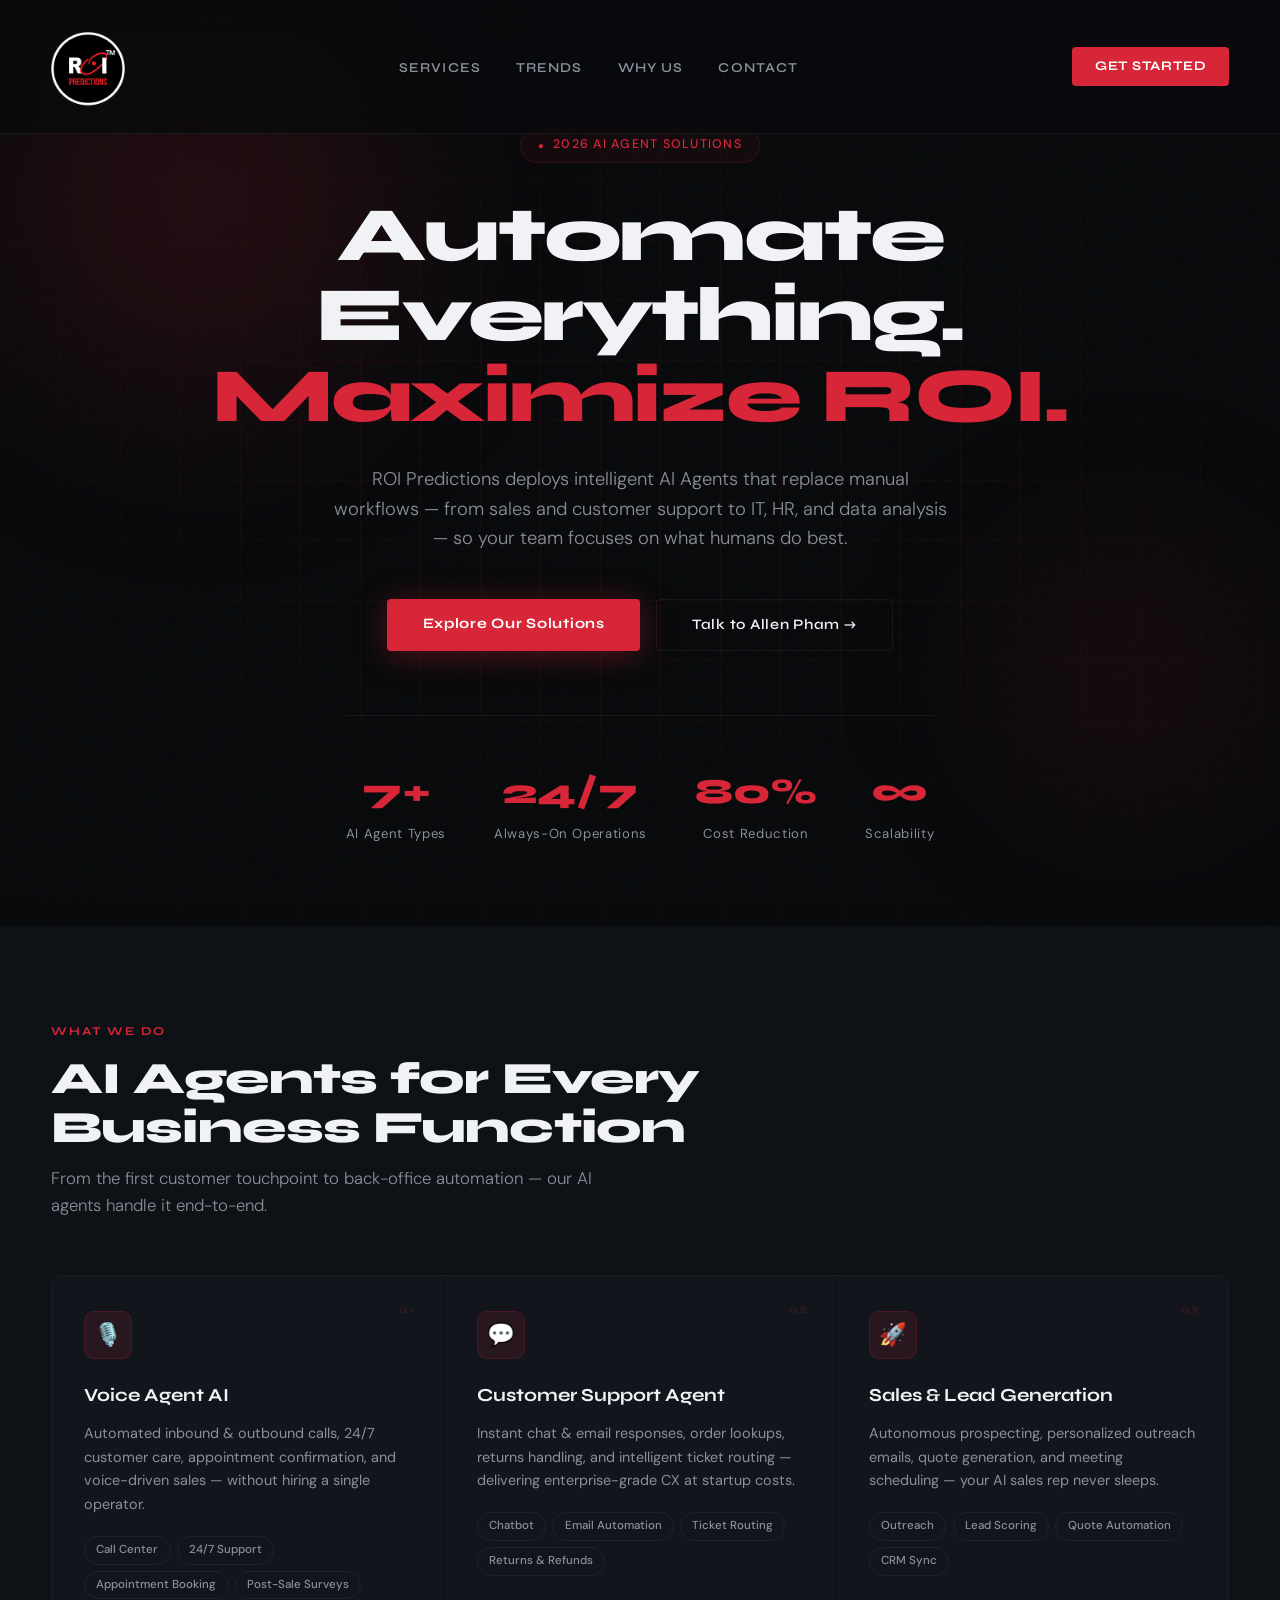
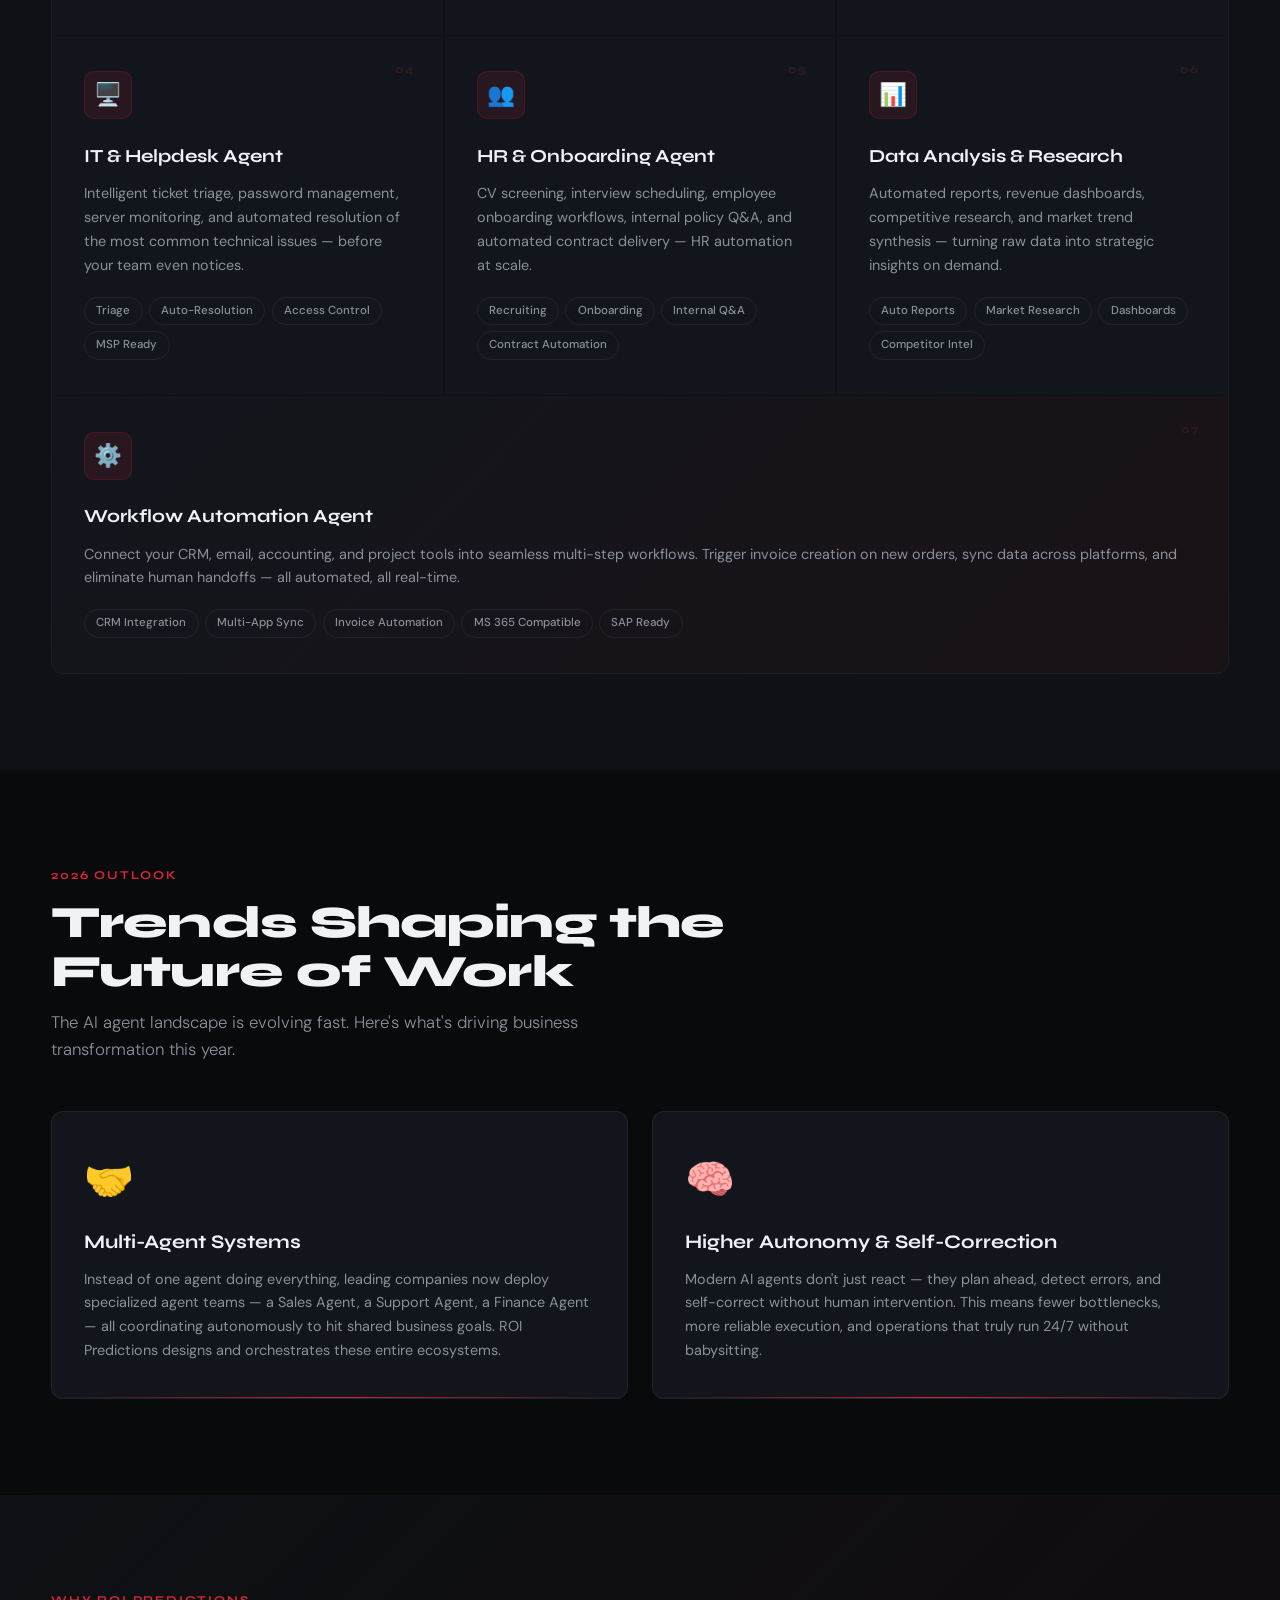
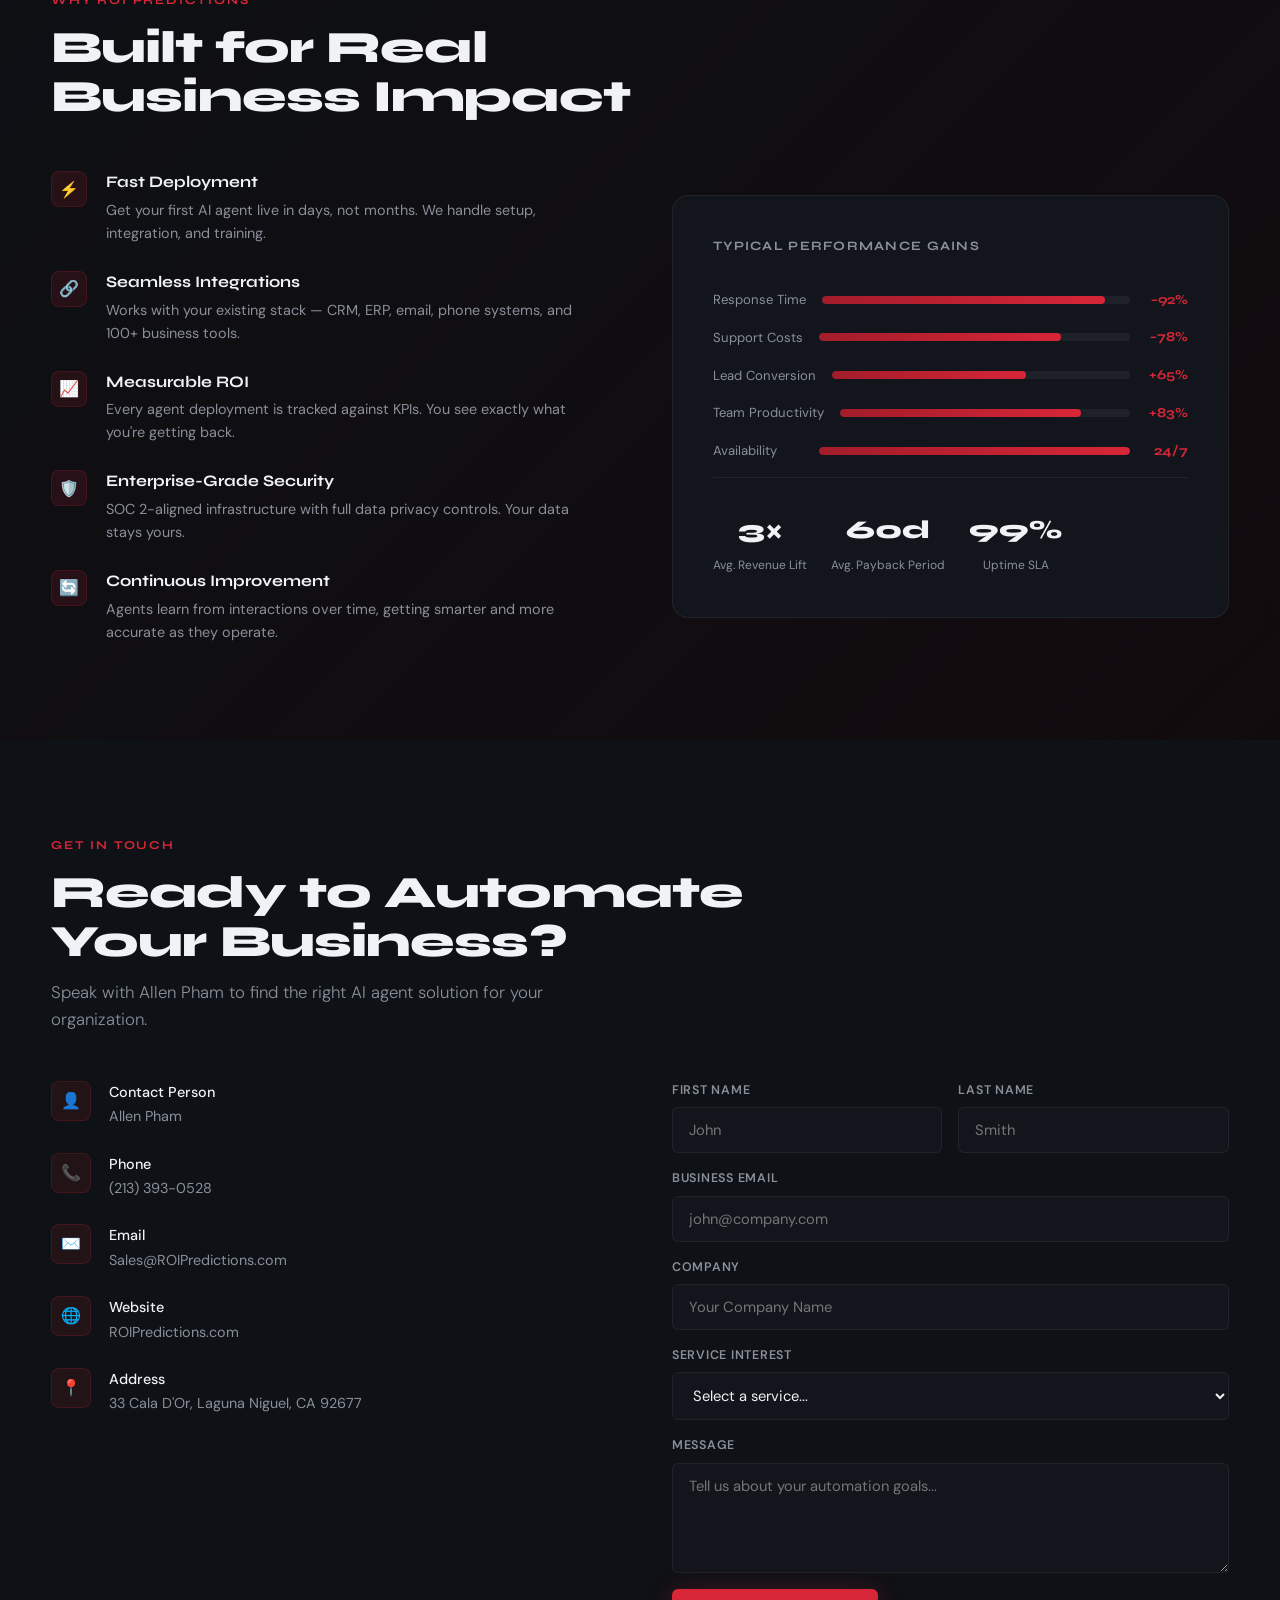
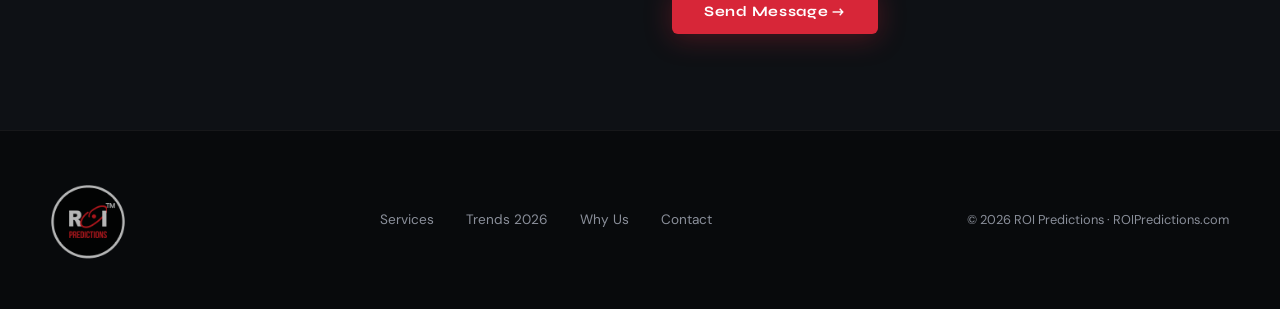
==== commit 8d723e55: "ok" ====
--- a/index.html
+++ b/index.html
@@ -1,2051 +1,814 @@
-<!doctype html>
-<html
-  lang="en"
-  data-ws-project="3098a309-3c83-4dd0-9273-2d7c728e3123"
-  data-ws-last-published="2026-04-09T04:37:33.183Z"
->
-  <head>
-    <link
-      rel="stylesheet"
-      type="text/css"
-      href="/assets/static/app_generated_index-6937cd5a.DacnJuhB.css"
-    />
-    <meta charset="UTF-8" />
-    <meta name="viewport" content="width=device-width,initial-scale=1" />
-    <link
-      rel="preload"
-      as="image"
-      imagesrcset="/assets/Logo_(1)_4DOjcRBy3o604SWE02Vw5.png 16w, /assets/Logo_(1)_4DOjcRBy3o604SWE02Vw5.png 32w, /assets/Logo_(1)_4DOjcRBy3o604SWE02Vw5.png 48w, /assets/Logo_(1)_4DOjcRBy3o604SWE02Vw5.png 64w, /assets/Logo_(1)_4DOjcRBy3o604SWE02Vw5.png 96w, /assets/Logo_(1)_4DOjcRBy3o604SWE02Vw5.png 128w, /assets/Logo_(1)_4DOjcRBy3o604SWE02Vw5.png 256w, /assets/Logo_(1)_4DOjcRBy3o604SWE02Vw5.png 384w"
-      imagesizes="100vw"
-    />
-    <link
-      rel="preload"
-      as="image"
-      imagesrcset="/assets/App_zL4i8sX2SEd6S0cbYRfyr.png 16w, /assets/App_zL4i8sX2SEd6S0cbYRfyr.png 32w, /assets/App_zL4i8sX2SEd6S0cbYRfyr.png 48w, /assets/App_zL4i8sX2SEd6S0cbYRfyr.png 64w, /assets/App_zL4i8sX2SEd6S0cbYRfyr.png 96w, /assets/App_zL4i8sX2SEd6S0cbYRfyr.png 128w, /assets/App_zL4i8sX2SEd6S0cbYRfyr.png 256w, /assets/App_zL4i8sX2SEd6S0cbYRfyr.png 384w, /assets/App_zL4i8sX2SEd6S0cbYRfyr.png 640w, /assets/App_zL4i8sX2SEd6S0cbYRfyr.png 750w, /assets/App_zL4i8sX2SEd6S0cbYRfyr.png 828w, /assets/App_zL4i8sX2SEd6S0cbYRfyr.png 1080w, /assets/App_zL4i8sX2SEd6S0cbYRfyr.png 1200w, /assets/App_zL4i8sX2SEd6S0cbYRfyr.png 1920w, /assets/App_zL4i8sX2SEd6S0cbYRfyr.png 2048w, /assets/App_zL4i8sX2SEd6S0cbYRfyr.png 3840w"
-      imagesizes="100vw"
-    />
-    <link rel="icon" href="/assets/logo_r1qaJQiri6sK3rPyq-Sar.svg" />
-    <link
-      rel="preload"
-      href="/assets/Inter-VariableFont_opsz_wght_5pWJ31-T_iPEwHdXmYt6P.ttf"
-      as="font"
-      crossorigin="anonymous"
-    />
-    <link
-      rel="preload"
-      href="/assets/Group_1_3Lze2enBpFNP3rVOtd0Yp.svg"
-      as="image"
-    />
-    <link
-      rel="preload"
-      href="/assets/App_Wide_2x_1_(2)_yiI7phUrEJxtQAVSp0ZeL.png"
-      as="image"
-    />
-    <link
-      rel="preload"
-      href="/assets/Pattern_79YdcihVRk2R5H0fuZxz7.svg"
-      as="image"
-    />
-    <link
-      rel="preload"
-      href="/assets/App_Wide_2x_1_(1)_69MShZLi3pDA9oCPN794H.webp"
-      as="image"
-    />
-    <link
-      rel="preload"
-      href="/assets/Group_1_(1)_WG8mUOjVoPgiB8j45YY9z.svg"
-      as="image"
-    />
-    <link
-      rel="preload"
-      href="/assets/Pricing_NtpbcNgAxOEKqt33rNA--.svg"
-      as="image"
-    />
-    <link
-      rel="preload"
-      href="/assets/Property_1_Desktop_WC1IMy9iiJ9vL4er9JyJM.webp"
-      as="image"
-    />
-    <link
-      rel="preload"
-      href="/assets/Icons_Zs8GOxaeJO22wgbZCoQDR.svg"
-      as="image"
-    />
-    <meta property="og:url" content="https://url/" />
-    <meta property="og:title" content="Boost your rankings with AI." />
-    <meta property="og:type" content="website" />
-    <meta
-      name="description"
-      content="Elevate your site’s visibility effortlessly with AI, where smart technology meets user-friendly SEO tools."
-    />
-    <meta
-      property="og:description"
-      content="Elevate your site’s visibility effortlessly with AI, where smart technology meets user-friendly SEO tools."
-    />
-    <meta
-      property="og:image"
-      content="/assets/ascend-cover_aPSGjSz0r-u7Gec3vty3n.png"
-    />
-    <meta property="twitter:card" content="summary_large_image" />
-    <title>Boost your rankings with AI.</title>
-  </head>
-  <body class="w-body">
-    <div class="w-box">
-      <div style="display: contents">
-        <div style="display: contents">
-          <div class="w-html-embed">
-            <style>
-              /* So we don't need to add a token to every paragraph to remove margin. */
-              p {
-                margin: 0;
-              }
-
-              /* * {
-                /* Make links scroll to their sections smoothly. */
-                scroll-behavior: smooth;
-              } */
-            </style>
-          </div>
-          <div class="w-html-embed">
-            <style>
-              :root {
-                --ani-duration: var(--duration-default, 0.2s);
-                --ani-delay: 0s;
-                --ani-slide-offset: 20%;
-                --ani-zoom-in-scale: 1;
-                --ani-zoom-out-scale: 0.85;
-                --ani-flip-rotate: 30deg;
-                --ani-easing: var(--easing-default, ease);
-                --ani-fill-mode: forwards;
-              }
-              [data-ani]:not([data-ani-children]),
-              [data-ani-children]:not([data-ani-progress]) > * {
-                animation-duration: var(--ani-duration);
-                animation-delay: var(--ani-delay);
-                animation-timing-function: var(--ani-easing);
-                animation-fill-mode: var(--ani-fill-mode);
-                opacity: 0;
-              }
-              [data-ani-progress]:not([data-ani-children]),
-              [data-ani-children]:not([data-ani]) > * {
-                transition-property: opacity, transform;
-                transition-duration: var(--ani-duration);
-                transition-timing-function: var(--ani-easing);
-                opacity: 0;
-              }
-              @keyframes fadeIn {
-                from {
-                  opacity: 0;
-                }
-                to {
-                  opacity: 1;
-                }
-              }
-              @keyframes fadeOut {
-                from {
-                  opacity: 1;
-                }
-                to {
-                  opacity: 0;
-                }
-              }
-              [data-ani-children][data-ani="fade"] > .in,
-              [data-ani="fade"]:where(
-                  .in:not([data-state]),
-                  [data-state$="open"],
-                  [data-state="active"]
-                ) {
-                animation-name: fadeIn;
-              }
-              [data-ani-children][data-ani="fade"] > .out,
-              [data-ani="fade"]:where(
-                  .out:not([data-state]),
-                  [data-state="closed"],
-                  [data-state="inactive"]
-                ) {
-                animation-name: fadeOut;
-              }
-              @keyframes slideIn {
-                from {
-                  opacity: 0;
-                  translate: var(--ani-slide-transform);
-                }
-                to {
-                  opacity: 1;
-                  translate: none;
-                }
-              }
-              @keyframes slideOut {
-                from {
-                  opacity: 1;
-                  translate: none;
-                }
-                to {
-                  opacity: 0;
-                  translate: var(--ani-slide-transform);
-                }
-              }
-              [data-ani-children][data-ani|="slide"] > .in,
-              [data-ani|="slide"]:where(
-                  .in:not([data-state]),
-                  [data-state$="open"],
-                  [data-state="active"]
-                ) {
-                animation-name: slideIn;
-              }
-              [data-ani-children][data-ani|="slide"] > .out,
-              [data-ani|="slide"]:where(
-                  .out:not([data-state]),
-                  [data-state="closed"],
-                  [data-state="inactive"]
-                ) {
-                animation-name: slideOut;
-              }
-              [data-ani="slide-up"] {
-                --ani-slide-transform: 0 var(--ani-slide-offset);
-              }
-              [data-ani="slide-down"] {
-                --ani-slide-transform: 0 calc(-1 * var(--ani-slide-offset));
-              }
-              [data-ani="slide-left"] {
-                --ani-slide-transform: var(--ani-slide-offset);
-              }
-              [data-ani="slide-right"] {
-                --ani-slide-transform: calc(-1 * var(--ani-slide-offset));
-              }
-              @keyframes zoomIn {
-                from {
-                  opacity: 0;
-                  scale: var(--ani-zoom-out-scale);
-                }
-                to {
-                  opacity: 1;
-                  scale: 1;
-                }
-              }
-              @keyframes zoomOut {
-                from {
-                  opacity: 1;
-                  scale: 1;
-                }
-                to {
-                  opacity: 0;
-                  scale: var(--ani-zoom-in-scale);
-                }
-              }
-              [data-ani-children][data-ani="zoom"] > .in,
-              [data-ani|="zoom"]:where(
-                  .in:not([data-state]),
-                  [data-state$="open"],
-                  [data-state="active"]
-                ) {
-                animation-name: zoomIn;
-              }
-              [data-ani-children][data-ani="zoom"] > .out,
-              [data-ani|="zoom"]:where(
-                  .out:not([data-state]),
-                  [data-state="closed"],
-                  [data-state="inactive"]
-                ) {
-                animation-name: zoomOut;
-              }
-              [data-ani-children][data-ani-progress="zoom"] > *,
-              [data-ani-progress="zoom"]:not([data-ani-children]) {
-                transform: scale(var(--ani-zoom-out-scale));
-              }
-              @keyframes flipInY {
-                from {
-                  rotate: y var(--ani-flip-rotate);
-                  perspective: 2000px;
-                  opacity: 0;
-                }
-                to {
-                  rotate: y 0;
-                  opacity: 1;
-                }
-              }
-              @keyframes flipOutY {
-                from {
-                  rotate: y 0;
-                  opacity: 1;
-                }
-                to {
-                  perspective: 2000px;
-                  rotate: y var(--ani-flip-rotate);
-                  opacity: 0;
-                }
-              }
-              @keyframes flipInX {
-                from {
-                  perspective: 2000px;
-                  rotate: x var(--ani-flip-rotate);
-                  opacity: 0;
-                }
-                to {
-                  rotate: x 0;
-                  opacity: 1;
-                }
-              }
-              @keyframes flipOutX {
-                from {
-                  rotate: x 0;
-                  opacity: 1;
-                }
-                to {
-                  perspective: 2000px;
-                  rotate: x var(--ani-flip-rotate);
-                  opacity: 0;
-                }
-              }
-              [data-ani-children][data-ani="flip-y"] > .in,
-              [data-ani="flip-y"]:where(
-                  .in:not([data-state]),
-                  [data-state$="open"],
-                  [data-state="active"]
-                ) {
-                animation-name: flipInY;
-              }
-              [data-ani-children][data-ani="flip-x"] > .in,
-              [data-ani="flip-x"]:where(
-                  .in:not([data-state]),
-                  [data-state$="open"],
-                  [data-state="active"]
-                ) {
-                animation-name: flipInX;
-              }
-              [data-ani-children][data-ani="flip-y"] > .out,
-              [data-ani="flip-y"]:where(
-                  .out:not([data-state]),
-                  [data-state="closed"],
-                  [data-state="inactive"]
-                ) {
-                animation-name: flipOutY;
-              }
-              [data-ani-children][data-ani="flip-x"] > .out,
-              [data-ani="flip-x"]:where(
-                  .out:not([data-state]),
-                  [data-state="closed"],
-                  [data-state="inactive"]
-                ) {
-                animation-name: flipOutX;
-              }
-              @keyframes expandDown {
-                from {
-                  height: 0;
-                }
-                to {
-                  height: var(--newHeight);
-                }
-              }
-              @keyframes expandUp {
-                from {
-                  height: var(--newHeight);
-                }
-                to {
-                  height: 0;
-                }
-              }
-              [data-ani="expand"],
-              [data-ani="expand"][data-state="open"],
-              [data-ani="expand"].in {
-                --newHeight: var(
-                  --custom-height,
-                  var(
-                    --radix-accordion-content-height,
-                    var(--radix-collapsible-content-height, 100%)
-                  )
-                );
-                overflow: hidden;
-                opacity: 1;
-              }
-              [data-ani-children][data-ani="expand"] > .in,
-              [data-ani="expand"]:where(
-                  .in:not([data-state]),
-                  [data-state$="open"],
-                  [data-state="active"]
-                ) {
-                animation: expandDown var(--ani-duration) var(--ani-easing);
-              }
-              [data-ani-children][data-ani="expand"] > .out,
-              [data-ani="expand"]:where(
-                  .out:not([data-state]),
-                  [data-state="closed"],
-                  [data-state="inactive"]
-                ) {
-                animation: expandUp var(--ani-duration) var(--ani-easing);
-              }
-              @media (prefers-reduced-motion: reduce) {
-                [data-ani]:not([data-ani-children]),
-                [data-ani-progress]:not([data-ani-children]),
-                [data-ani-children] > * {
-                  opacity: 1;
-                  transform: none;
-                  animation: none;
-                  rotate: none;
-                  scale: none;
-                  translate: none;
-                }
-              }
-            </style>
-          </div>
-          <header
-            class="w-box c1357293 c9jnjeu czr2pxy c155uc7w cry9bxc c1lxiyww c1qyy4dh ct02u4h c1z0l37u c1ml0hr7 c1fd0kk1 c11gzs80 c1sche0c c1l2989r cjqo3r0 c1cvcmzo c3xzas1 c1n6cdq4 c1a5jpyh c18j5d8w c1fysxfs"
-          >
-            <div
-              class="w-box czr2pxy copqmak ct8c5y2 c10zkoym cignq8x cavd3zn c1tbut6b c1tzxl2z c16n19h8 cwqojdn c7klx50 c1qrxaqp cjkeggx c8pi8fa cow6lkx c1oxjrsz csud216 c1xiy5b1 cq7d8me c1ycnvnd"
-            >
-              <div style="display: contents">
-                <div style="display: contents">
-                  <a
-                    aria-label="Home"
-                    href="/"
-                    class="w-link ceaxqcs cld4m44 c1e9wxra c1c9nyn co9inq6 c18nx7en c13zjl4p cl60rel czukzo6 cho8smv"
-                    ><img
-                      alt="logo"
-                      width="153"
-                      height="152"
-                      src="/assets/Logo_(1)_4DOjcRBy3o604SWE02Vw5.png"
-                      class="w-image coe1sx2"
-                      sizes="100vw"
-                      srcset="
-                        /assets/Logo_(1)_4DOjcRBy3o604SWE02Vw5.png  16w,
-                        /assets/Logo_(1)_4DOjcRBy3o604SWE02Vw5.png  32w,
-                        /assets/Logo_(1)_4DOjcRBy3o604SWE02Vw5.png  48w,
-                        /assets/Logo_(1)_4DOjcRBy3o604SWE02Vw5.png  64w,
-                        /assets/Logo_(1)_4DOjcRBy3o604SWE02Vw5.png  96w,
-                        /assets/Logo_(1)_4DOjcRBy3o604SWE02Vw5.png 128w,
-                        /assets/Logo_(1)_4DOjcRBy3o604SWE02Vw5.png 256w,
-                        /assets/Logo_(1)_4DOjcRBy3o604SWE02Vw5.png 384w
-                      "
-                      decoding="async"
-                      loading="eager"
-                  /></a>
-                </div>
-              </div>
-              <nav
-                aria-label="main"
-                class="w-box c1mcu1jn cry9bxc c1qyy4dh ct02u4h c1lfjoq7 cgtnddv c1le23sj c40yjke c1kzn7na c17q2jvf ct49a6u c102r6kr c4sllhu clmbo8f cc3dq2t"
-              >
-                <div style="display: contents">
-                  <div style="display: contents">
-                    <nav
-                      aria-label="Main"
-                      data-orientation="horizontal"
-                      dir="ltr"
-                      class="w-navigation-menu c1cqu2xh cry9bxc cvblku1 c1xuq60h c1p217py c193ydh7 crglsme c14ip164 c1bkqfhr c1qyy4dh ct02u4h c13ldpkq c1gw84sn cjq768y c1le23sj c40yjke c1kzn7na c17q2jvf"
-                    >
-                      <div style="position: relative">
-                        <ul
-                          data-orientation="horizontal"
-                          class="w-menu-list cry9bxc c1fhkm63 cqeb86t c1admj5d c34dwh1 c1qyy4dh ct02u4h cdq89vd c1tcoltv c3qzgd0 c1y6imu0 c1n13r54 c1le23sj c40yjke c1kzn7na c17q2jvf c1gw84sn cjq768y"
-                          dir="ltr"
-                        >
-                          <li data-ws-index="0" class="w-menu-item">
-                            <button
-                              type="button"
-                              class="w-button c12j9tyh csru8nn c1e9wxra c1c9nyn co9inq6 c18nx7en c13zjl4p ch11gwv c1md20bl c1e892th c1qyy4dh ct02u4h c1e7helk c1l0vha7 csyy8v5 c1bc2i7x c17r8x7j c13b531o c1my01bv c135vpv5 c1y6imu0 c3qzgd0 cl60rel czukzo6 c1170qfo c12mjb61"
-                              id="radix-:Rmm:-trigger-0"
-                              data-state="closed"
-                              aria-expanded="false"
-                              aria-controls="radix-:Rmm:-content-0"
-                              data-radix-collection-item=""
-                            >
-                              <div class="w-text">Features</div>
-                              <div
-                                class="w-box c7ewoh2 c5m8ase clv8gve ch2prsz cg4iiql c7cjz93 c1c9nyn co9inq6 c18nx7en c13zjl4p"
-                              >
-                                <div class="w-html-embed">
-                                  <svg
-                                    xmlns="http://www.w3.org/2000/svg"
-                                    viewBox="0 0 16 16"
-                                    fill="currentColor"
-                                    width="100%"
-                                    height="100%"
-                                  >
-                                    <path
-                                      d="M4.04 6.284a.65.65 0 0 1 .92.001L8 9.335l3.04-3.05a.65.65 0 1 1 .921.918l-3.5 3.512a.65.65 0 0 1-.921 0L4.039 7.203a.65.65 0 0 1 .001-.92Z"
-                                    ></path>
-                                  </svg>
-                                </div>
-                              </div>
-                            </button>
-                          </li>
-                          <li data-ws-index="1" class="w-menu-item">
-                            <a
-                              class="w-link c12j9tyh csru8nn c1e9wxra c1c9nyn co9inq6 c18nx7en c13zjl4p ch11gwv c1md20bl c1e892th c1qyy4dh ct02u4h c1e7helk c1l0vha7 csyy8v5 c1bc2i7x c17r8x7j c13b531o c1my01bv c135vpv5 c1y6imu0 c3qzgd0 cl60rel czukzo6 c1170qfo c12mjb61"
-                              href="#"
-                              >Developers</a
-                            >
-                          </li>
-                          <li data-ws-index="2" class="w-menu-item">
-                            <button
-                              type="button"
-                              class="w-button c12j9tyh csru8nn c1e9wxra c1c9nyn co9inq6 c18nx7en c13zjl4p ch11gwv c1md20bl c1e892th c1qyy4dh ct02u4h c1e7helk c1l0vha7 csyy8v5 c1bc2i7x c17r8x7j c13b531o c1my01bv c135vpv5 c1y6imu0 c3qzgd0 cl60rel czukzo6 c1170qfo c12mjb61"
-                              id="radix-:Rmm:-trigger-2"
-                              data-state="closed"
-                              aria-expanded="false"
-                              aria-controls="radix-:Rmm:-content-2"
-                              data-radix-collection-item=""
-                            >
-                              <div class="w-text">Company</div>
-                              <div
-                                class="w-box c7ewoh2 c5m8ase clv8gve ch2prsz cg4iiql c7cjz93 c1c9nyn co9inq6 c18nx7en c13zjl4p"
-                              >
-                                <div class="w-html-embed">
-                                  <svg
-                                    xmlns="http://www.w3.org/2000/svg"
-                                    viewBox="0 0 16 16"
-                                    fill="currentColor"
-                                    width="100%"
-                                    height="100%"
-                                  >
-                                    <path
-                                      d="M4.04 6.284a.65.65 0 0 1 .92.001L8 9.335l3.04-3.05a.65.65 0 1 1 .921.918l-3.5 3.512a.65.65 0 0 1-.921 0L4.039 7.203a.65.65 0 0 1 .001-.92Z"
-                                    ></path>
-                                  </svg>
-                                </div>
-                              </div>
-                            </button>
-                          </li>
-                          <li data-ws-index="3" class="w-menu-item">
-                            <a
-                              class="w-link c12j9tyh csru8nn c1e9wxra c1c9nyn co9inq6 c18nx7en c13zjl4p ch11gwv c1md20bl c1e892th c1qyy4dh ct02u4h c1e7helk c1l0vha7 csyy8v5 c1bc2i7x c17r8x7j c13b531o c1my01bv c135vpv5 c1y6imu0 c3qzgd0 cl60rel czukzo6 c1170qfo c12mjb61"
-                              href="#"
-                              >Blog</a
-                            >
-                          </li>
-                          <li data-ws-index="4" class="w-menu-item">
-                            <a
-                              class="w-link c12j9tyh csru8nn c1e9wxra c1c9nyn co9inq6 c18nx7en c13zjl4p ch11gwv c1md20bl c1e892th c1qyy4dh ct02u4h c1e7helk c1l0vha7 csyy8v5 c1bc2i7x c17r8x7j c13b531o c1my01bv c135vpv5 c1y6imu0 c3qzgd0 cl60rel czukzo6 c1170qfo c12mjb61"
-                              href="#"
-                              >Changelog</a
-                            >
-                          </li>
-                        </ul>
-                      </div>
-                      <div
-                        class="w-box cdwd3jx c1lzcxwg cry9bxc ct02u4h cdtylqg chmjof8 czr2pxy c3xzas1 c1n6cdq4"
-                      ></div>
-                    </nav>
-                  </div>
-                </div>
-              </nav>
-              <div class="w-box cry9bxc c1qyy4dh ct02u4h cn6056e c1117wcl">
-                <div class="w-box">
-                  <div
-                    class="w-box c76ugon c1va7jp0 c18xibj9 ccn5ruk c5ehae6 cax3zcx c1le23sj c40yjke c1kzn7na c17q2jvf csugexd cciu1th co2lzyj cghs7z1 c18xchlu ckqzz7r"
-                  >
-                    <a
-                      class="w-link c1umvwl9 c13b531o c1my01bv c14z1eqr c1ktl1y1 cr8yqfm c1ufwdzl c5blvcv cml0h3f c135vpv5 csru8nn c1qyy4dh ct02u4h c1md20bl c1e892th c1qom380 cnf3mc6 cbm6zv4 ce8zlua c1mcu1jn c1d7r856 cd3iwfe c1yhcvvf cwc6hbl c11r52nx czr2pxy c3pidkv c1kol985 cy8zwmn cl60rel czukzo6 c1muywj1"
-                      href="#"
-                      >Join waitlist</a
-                    >
-                  </div>
-                </div>
-                <div style="display: contents">
-                  <div style="display: contents">
-                    <button
-                      type="button"
-                      aria-label="Open mobile menu"
-                      class="w-button c1umvwl9 ccfzz03 cub2gss cgcvr98 c1xjllne c135vpv5 cwvpjlf c1qyy4dh ct02u4h c1md20bl c1e892th c1qom380 cnf3mc6 cbm6zv4 ce8zlua c1mcu1jn c1d7r856 cd3iwfe c1yhcvvf cwc6hbl c11r52nx c1xty5yn c1g1x4wk cy8zwmn c9x99qz cl60rel czukzo6 c1muywj1 c891fy0 c1k6tqmo c1bxqinn ckrlbpk c1oxjrsz csud216 c1xiy5b1 cq7d8me c149s0mc c1ycnvnd"
-                      aria-haspopup="dialog"
-                      aria-expanded="false"
-                      aria-controls="radix-:R2um:"
-                      data-state="closed"
-                    >
-                      <div class="w-html-embed">
-                        <svg
-                          xmlns="http://www.w3.org/2000/svg"
-                          viewBox="0 0 22 22"
-                          fill="currentColor"
-                          width="100%"
-                          height="100%"
-                          style="display: block"
-                        >
-                          <path
-                            fill-rule="evenodd"
-                            d="M2 5.998a.75.75 0 0 1 .75-.75h16.5a.75.75 0 0 1 0 1.5H2.75a.75.75 0 0 1-.75-.75Zm0 5.5a.75.75 0 0 1 .75-.75h16.5a.75.75 0 0 1 0 1.5H2.75a.75.75 0 0 1-.75-.75Zm0 5.5a.75.75 0 0 1 .75-.75h16.5a.75.75 0 0 1 0 1.5H2.75a.75.75 0 0 1-.75-.75Z"
-                            clip-rule="evenodd"
-                          />
-                        </svg>
-                      </div>
-                    </button>
-                  </div>
-                </div>
-              </div>
-            </div>
-          </header>
-        </div>
-      </div>
-      <main class="w-box">
-        <section
-          class="w-box ch3bbj5 c1mzb2kd c1030opg c1cozyp5 crv1a4t cbrrmm8 cuo9dm5 c5egcmi cxz9xjl c1dz3al c1cl2zap c8qdjaz c1uc2zh c1l8rbde cq8dnu3 cth1c7d"
-        >
-          <div
-            class="w-box c1357293 c9jnjeu czr2pxy c155uc7w cry9bxc c1lfjoq7 c1778y6x c1wt8a7g ceu66s9 c12ae6v5 c1fd0kk1 c11gzs80"
-          >
-            <div
-              class="w-box cry9bxc c1lfjoq7 ct8c5y2 c10zkoym c1qyy4dh c1wt8a7g"
-            >
-              <a
-                class="w-link ceaxqcs csru8nn c1e9wxra c1c9nyn co9inq6 c18nx7en c13zjl4p c1md20bl c1e892th c1qyy4dh ct02u4h cxk6kow conc6us c108v1a0 c81fpui c1fce3gj c1nj04wn c1nitjp7 c195lvp6 c1hr6a6t c12sm2j2 c135vpv5 c1wayd1n cl60rel czukzo6 cho8smv"
-                href="#"
-                ><div
-                  class="w-text cl7jefz c341xsy c11dowh9 c1nj04wn c1nitjp7 c195lvp6 c1hr6a6t c7vx2dq c1mgacbo cff1ay0 c14z73t1 c1hyd7qt c1clnlkm ckmcr2z"
-                >
-                  New
-                </div>
-                <div class="w-text">Latest integration</div></a
-              >
-              <h1
-                class="w-heading c11nr3ex cy1haag c32myit cwrra4i c4rpps8 c1d23h5a cnu4kgu c1yb3n9o cbrrmm8 cuo9dm5 c40zsbj c13cx24t c1my01bv c8itdy4 c74kosi c1qom380 c1357293 c9jnjeu c1dhz37v c1xzir7e"
-              >
-                Boost your<br />rankings with AI.
-              </h1>
-              <p
-                class="w-paragraph c16xpvrq c1qom380 c3fmn7t c1357293 c9jnjeu czt9u4x c1dhz37v"
-              >
-                Elevate your site’s visibility effortlessly with AI, where smart
-                technology meets user-friendly SEO tools.
-              </p>
-              <div
-                class="w-box c76ugon c1va7jp0 c18xibj9 ccn5ruk c5ehae6 cax3zcx c1le23sj c40yjke c1kzn7na c17q2jvf csugexd cciu1th co2lzyj cghs7z1 c18xchlu ckqzz7r"
-              >
-                <a
-                  class="w-link c1clnlkm c13b531o c1my01bv c14z1eqr c1ktl1y1 cr8yqfm c1ufwdzl c5blvcv cml0h3f c135vpv5 csru8nn c1qyy4dh ct02u4h c1md20bl c1e892th c1qom380 c1xk5ui7 cdcs8wy c1m1praz c1mcu1jn c1d7r856 cd3iwfe c1yhcvvf cwc6hbl c11r52nx cblpe2z cy8zwmn cl60rel czukzo6 c1qvfg2v c1170qfo"
-                  href="#"
-                  >Start For Free</a
-                >
-              </div>
-            </div>
-            <div class="w-box">
-              <img
-                alt="Cover of dashboard"
-                width="2400"
-                height="1518"
-                src="/assets/App_zL4i8sX2SEd6S0cbYRfyr.png"
-                class="w-image"
-                sizes="100vw"
-                srcset="
-                  /assets/App_zL4i8sX2SEd6S0cbYRfyr.png   16w,
-                  /assets/App_zL4i8sX2SEd6S0cbYRfyr.png   32w,
-                  /assets/App_zL4i8sX2SEd6S0cbYRfyr.png   48w,
-                  /assets/App_zL4i8sX2SEd6S0cbYRfyr.png   64w,
-                  /assets/App_zL4i8sX2SEd6S0cbYRfyr.png   96w,
-                  /assets/App_zL4i8sX2SEd6S0cbYRfyr.png  128w,
-                  /assets/App_zL4i8sX2SEd6S0cbYRfyr.png  256w,
-                  /assets/App_zL4i8sX2SEd6S0cbYRfyr.png  384w,
-                  /assets/App_zL4i8sX2SEd6S0cbYRfyr.png  640w,
-                  /assets/App_zL4i8sX2SEd6S0cbYRfyr.png  750w,
-                  /assets/App_zL4i8sX2SEd6S0cbYRfyr.png  828w,
-                  /assets/App_zL4i8sX2SEd6S0cbYRfyr.png 1080w,
-                  /assets/App_zL4i8sX2SEd6S0cbYRfyr.png 1200w,
-                  /assets/App_zL4i8sX2SEd6S0cbYRfyr.png 1920w,
-                  /assets/App_zL4i8sX2SEd6S0cbYRfyr.png 2048w,
-                  /assets/App_zL4i8sX2SEd6S0cbYRfyr.png 3840w
-                "
-                decoding="async"
-                loading="eager"
-              />
-            </div>
-          </div>
-        </section>
-        <section class="w-box cna0hdz c1mzb2kd">
-          <div
-            class="w-box c1357293 c9jnjeu czr2pxy c155uc7w cry9bxc c1lfjoq7 c1778y6x c1wt8a7g c1s46o9r cdczzub c1fd0kk1 c11gzs80"
-          >
-            <p
-              class="w-paragraph c16xpvrq c1qom380 c62q3t9 c1357293 c9jnjeu czt9u4x"
-            >
-              Trusted by the world’s most innovative teams
-            </p>
-            <div
-              class="w-box copqmak c10zkoym ct8c5y2 cori9ti cstj0zg c1vrexag cl5hb04 c174sw29 cas7ks9 c155h8oe cw7dtlx czsotsp"
-            >
-              <div
-                class="w-box cc9xhl5 c1nvgabo c1u0yu0y c1i2rq6e c12n5uks csb0ifw cg5j03k c8od1c4 czr2pxy c1bkqfhr cry9bxc c1qyy4dh ct02u4h c5ehae6 c1w2ebm1 cscr3j6 c1380t7s c1yvubyx cbxwzfl ckdqtrq c1qpskvc c1qoie81"
-              >
-                <img
-                  alt="Company logo"
-                  width="155"
-                  height="34"
-                  src="/assets/acme_1_SzGM5wv_nXoJMNsxf3nMp.svg"
-                  class="w-image coejy3h c1fhiulb c1av00hf cji8cjn"
-                  sizes="100vw"
-                  srcset="
-                    /assets/acme_1_SzGM5wv_nXoJMNsxf3nMp.svg  16w,
-                    /assets/acme_1_SzGM5wv_nXoJMNsxf3nMp.svg  32w,
-                    /assets/acme_1_SzGM5wv_nXoJMNsxf3nMp.svg  48w,
-                    /assets/acme_1_SzGM5wv_nXoJMNsxf3nMp.svg  64w,
-                    /assets/acme_1_SzGM5wv_nXoJMNsxf3nMp.svg  96w,
-                    /assets/acme_1_SzGM5wv_nXoJMNsxf3nMp.svg 128w,
-                    /assets/acme_1_SzGM5wv_nXoJMNsxf3nMp.svg 256w,
-                    /assets/acme_1_SzGM5wv_nXoJMNsxf3nMp.svg 384w
-                  "
-                  decoding="async"
-                  loading="lazy"
-                />
-              </div>
-              <div
-                class="w-box cc9xhl5 c1nvgabo c1u0yu0y c1i2rq6e c12n5uks csb0ifw cg5j03k c8od1c4 czr2pxy c1bkqfhr cry9bxc c1qyy4dh ct02u4h c5ehae6 c1w2ebm1 cscr3j6 c1380t7s c1yvubyx cbxwzfl ckdqtrq c1qpskvc c1qoie81"
-              >
-                <img
-                  alt="Company logo"
-                  width="155"
-                  height="34"
-                  src="/assets/acme_1_6gLv7ufQMzdLOOclvrYwV.svg"
-                  class="w-image coejy3h c1fhiulb c1av00hf cji8cjn"
-                  sizes="100vw"
-                  srcset="
-                    /assets/acme_1_6gLv7ufQMzdLOOclvrYwV.svg  16w,
-                    /assets/acme_1_6gLv7ufQMzdLOOclvrYwV.svg  32w,
-                    /assets/acme_1_6gLv7ufQMzdLOOclvrYwV.svg  48w,
-                    /assets/acme_1_6gLv7ufQMzdLOOclvrYwV.svg  64w,
-                    /assets/acme_1_6gLv7ufQMzdLOOclvrYwV.svg  96w,
-                    /assets/acme_1_6gLv7ufQMzdLOOclvrYwV.svg 128w,
-                    /assets/acme_1_6gLv7ufQMzdLOOclvrYwV.svg 256w,
-                    /assets/acme_1_6gLv7ufQMzdLOOclvrYwV.svg 384w
-                  "
-                  decoding="async"
-                  loading="lazy"
-                />
-              </div>
-              <div
-                class="w-box cc9xhl5 c1nvgabo c1u0yu0y c1i2rq6e c12n5uks csb0ifw cg5j03k c8od1c4 czr2pxy c1bkqfhr cry9bxc c1qyy4dh ct02u4h c5ehae6 c1w2ebm1 cscr3j6 c1380t7s c1yvubyx cbxwzfl ckdqtrq c1qpskvc c1qoie81"
-              >
-                <img
-                  alt="Company logo"
-                  width="155"
-                  height="34"
-                  src="/assets/acme_1_HLWJfcLQuEP3J64rb6XKM.svg"
-                  class="w-image coejy3h c1fhiulb c1av00hf cji8cjn"
-                  sizes="100vw"
-                  srcset="
-                    /assets/acme_1_HLWJfcLQuEP3J64rb6XKM.svg  16w,
-                    /assets/acme_1_HLWJfcLQuEP3J64rb6XKM.svg  32w,
-                    /assets/acme_1_HLWJfcLQuEP3J64rb6XKM.svg  48w,
-                    /assets/acme_1_HLWJfcLQuEP3J64rb6XKM.svg  64w,
-                    /assets/acme_1_HLWJfcLQuEP3J64rb6XKM.svg  96w,
-                    /assets/acme_1_HLWJfcLQuEP3J64rb6XKM.svg 128w,
-                    /assets/acme_1_HLWJfcLQuEP3J64rb6XKM.svg 256w,
-                    /assets/acme_1_HLWJfcLQuEP3J64rb6XKM.svg 384w
-                  "
-                  decoding="async"
-                  loading="lazy"
-                />
-              </div>
-              <div
-                class="w-box cc9xhl5 c1nvgabo c1u0yu0y c1i2rq6e c12n5uks csb0ifw cg5j03k c8od1c4 czr2pxy c1bkqfhr cry9bxc c1qyy4dh ct02u4h c5ehae6 c1w2ebm1 cscr3j6 c1380t7s c1yvubyx cbxwzfl ckdqtrq c1qpskvc c1qoie81"
-              >
-                <img
-                  alt="Company logo"
-                  width="155"
-                  height="34"
-                  src="/assets/acme_1_XA71WcU5185wrE6Mu6zhG.svg"
-                  class="w-image coejy3h c1fhiulb c1av00hf cji8cjn"
-                  sizes="100vw"
-                  srcset="
-                    /assets/acme_1_XA71WcU5185wrE6Mu6zhG.svg  16w,
-                    /assets/acme_1_XA71WcU5185wrE6Mu6zhG.svg  32w,
-                    /assets/acme_1_XA71WcU5185wrE6Mu6zhG.svg  48w,
-                    /assets/acme_1_XA71WcU5185wrE6Mu6zhG.svg  64w,
-                    /assets/acme_1_XA71WcU5185wrE6Mu6zhG.svg  96w,
-                    /assets/acme_1_XA71WcU5185wrE6Mu6zhG.svg 128w,
-                    /assets/acme_1_XA71WcU5185wrE6Mu6zhG.svg 256w,
-                    /assets/acme_1_XA71WcU5185wrE6Mu6zhG.svg 384w
-                  "
-                  decoding="async"
-                  loading="lazy"
-                />
-              </div>
-              <div
-                class="w-box cc9xhl5 c1nvgabo c1u0yu0y c1i2rq6e c12n5uks csb0ifw cg5j03k c8od1c4 czr2pxy c1bkqfhr cry9bxc c1qyy4dh ct02u4h c5ehae6 c1w2ebm1 cscr3j6 c1380t7s c1yvubyx cbxwzfl ckdqtrq c1qpskvc c1qoie81"
-              >
-                <img
-                  alt="Company logo"
-                  width="155"
-                  height="34"
-                  src="/assets/acme_1_nw5epIpabXJ3uVi7QFcyc.svg"
-                  class="w-image coejy3h c1fhiulb c1av00hf cji8cjn"
-                  sizes="100vw"
-                  srcset="
-                    /assets/acme_1_nw5epIpabXJ3uVi7QFcyc.svg  16w,
-                    /assets/acme_1_nw5epIpabXJ3uVi7QFcyc.svg  32w,
-                    /assets/acme_1_nw5epIpabXJ3uVi7QFcyc.svg  48w,
-                    /assets/acme_1_nw5epIpabXJ3uVi7QFcyc.svg  64w,
-                    /assets/acme_1_nw5epIpabXJ3uVi7QFcyc.svg  96w,
-                    /assets/acme_1_nw5epIpabXJ3uVi7QFcyc.svg 128w,
-                    /assets/acme_1_nw5epIpabXJ3uVi7QFcyc.svg 256w,
-                    /assets/acme_1_nw5epIpabXJ3uVi7QFcyc.svg 384w
-                  "
-                  decoding="async"
-                  loading="lazy"
-                />
-              </div>
-              <div
-                class="w-box cc9xhl5 c1nvgabo c1u0yu0y c1i2rq6e c12n5uks csb0ifw cg5j03k c8od1c4 czr2pxy c1bkqfhr cry9bxc c1qyy4dh ct02u4h c5ehae6 c1w2ebm1 cscr3j6 c1380t7s c1yvubyx cbxwzfl ckdqtrq c1qpskvc c1qoie81"
-              >
-                <img
-                  alt="Company logo"
-                  width="155"
-                  height="34"
-                  src="/assets/acme_1_uRdPm_9MYPZFZIQuEn4OC.svg"
-                  class="w-image coejy3h c1fhiulb c1av00hf cji8cjn"
-                  sizes="100vw"
-                  srcset="
-                    /assets/acme_1_uRdPm_9MYPZFZIQuEn4OC.svg  16w,
-                    /assets/acme_1_uRdPm_9MYPZFZIQuEn4OC.svg  32w,
-                    /assets/acme_1_uRdPm_9MYPZFZIQuEn4OC.svg  48w,
-                    /assets/acme_1_uRdPm_9MYPZFZIQuEn4OC.svg  64w,
-                    /assets/acme_1_uRdPm_9MYPZFZIQuEn4OC.svg  96w,
-                    /assets/acme_1_uRdPm_9MYPZFZIQuEn4OC.svg 128w,
-                    /assets/acme_1_uRdPm_9MYPZFZIQuEn4OC.svg 256w,
-                    /assets/acme_1_uRdPm_9MYPZFZIQuEn4OC.svg 384w
-                  "
-                  decoding="async"
-                  loading="lazy"
-                />
-              </div>
-              <div
-                class="w-box cc9xhl5 c1nvgabo c1u0yu0y c1i2rq6e c12n5uks csb0ifw cg5j03k c8od1c4 czr2pxy c1bkqfhr cry9bxc c1qyy4dh ct02u4h c5ehae6 c1w2ebm1 cscr3j6 c1380t7s c1yvubyx cbxwzfl ckdqtrq c1qpskvc c1qoie81"
-              >
-                <img
-                  alt="Company logo"
-                  width="155"
-                  height="34"
-                  src="/assets/acme_1_tpqwq_LcM0bL22Ua7rhwu.svg"
-                  class="w-image coejy3h c1fhiulb c1av00hf cji8cjn"
-                  sizes="100vw"
-                  srcset="
-                    /assets/acme_1_tpqwq_LcM0bL22Ua7rhwu.svg  16w,
-                    /assets/acme_1_tpqwq_LcM0bL22Ua7rhwu.svg  32w,
-                    /assets/acme_1_tpqwq_LcM0bL22Ua7rhwu.svg  48w,
-                    /assets/acme_1_tpqwq_LcM0bL22Ua7rhwu.svg  64w,
-                    /assets/acme_1_tpqwq_LcM0bL22Ua7rhwu.svg  96w,
-                    /assets/acme_1_tpqwq_LcM0bL22Ua7rhwu.svg 128w,
-                    /assets/acme_1_tpqwq_LcM0bL22Ua7rhwu.svg 256w,
-                    /assets/acme_1_tpqwq_LcM0bL22Ua7rhwu.svg 384w
-                  "
-                  decoding="async"
-                  loading="lazy"
-                />
-              </div>
-              <div
-                class="w-box cc9xhl5 c1nvgabo c1u0yu0y c1i2rq6e c12n5uks csb0ifw cg5j03k c8od1c4 czr2pxy c1bkqfhr cry9bxc c1qyy4dh ct02u4h c5ehae6 c1w2ebm1 cscr3j6 c1380t7s c1yvubyx cbxwzfl ckdqtrq c1qpskvc c1qoie81"
-              >
-                <img
-                  alt="Company logo"
-                  width="155"
-                  height="34"
-                  src="/assets/acme_1_tLX2aRXdIM-NXgBcKFoRh.svg"
-                  class="w-image coejy3h c1fhiulb c1av00hf cji8cjn"
-                  sizes="100vw"
-                  srcset="
-                    /assets/acme_1_tLX2aRXdIM-NXgBcKFoRh.svg  16w,
-                    /assets/acme_1_tLX2aRXdIM-NXgBcKFoRh.svg  32w,
-                    /assets/acme_1_tLX2aRXdIM-NXgBcKFoRh.svg  48w,
-                    /assets/acme_1_tLX2aRXdIM-NXgBcKFoRh.svg  64w,
-                    /assets/acme_1_tLX2aRXdIM-NXgBcKFoRh.svg  96w,
-                    /assets/acme_1_tLX2aRXdIM-NXgBcKFoRh.svg 128w,
-                    /assets/acme_1_tLX2aRXdIM-NXgBcKFoRh.svg 256w,
-                    /assets/acme_1_tLX2aRXdIM-NXgBcKFoRh.svg 384w
-                  "
-                  decoding="async"
-                  loading="lazy"
-                />
-              </div>
-            </div>
-          </div>
-        </section>
-        <section class="w-box cna0hdz c1mzb2kd">
-          <div
-            class="w-box c1357293 c9jnjeu czr2pxy c155uc7w cry9bxc c1lfjoq7 c1778y6x c1wt8a7g c1s46o9r cdczzub c1fd0kk1 c11gzs80"
-          >
-            <h2
-              class="w-heading c1dxq9cf cy1haag c32myit cwrra4i c12y6bqh c1mpwk4w c74kosi c1qom380 c1357293 c9jnjeu c1dhz37v"
-            >
-              Harness the power of AI, making search engine optimization
-              intuitive and effective for all skill levels.
-            </h2>
-            <div
-              class="w-box copqmak c10zkoym ct8c5y2 cejtdrx co2qwzx c1vrexag cx6c9kw c174sw29"
-            >
-              <div
-                class="w-box cry9bxc c1lfjoq7 c18v2pa2 c1z0l37u c1ml0hr7 cv2gy63 cxn73lu c5dy17i c1hsfuam c1af7urd cd8sgzj c15hexcm"
-              >
-                <div
-                  class="w-box cry9bxc c1lfjoq7 c1778y6x c1wt8a7g c1md20bl c1e892th"
-                >
-                  <img
-                    alt="3d object"
-                    width="530"
-                    height="412"
-                    src="/assets/Visual_92J8YkAjOrgi5wnfkiE2L.png"
-                    class="w-image"
-                    sizes="100vw"
-                    srcset="
-                      /assets/Visual_92J8YkAjOrgi5wnfkiE2L.png   16w,
-                      /assets/Visual_92J8YkAjOrgi5wnfkiE2L.png   32w,
-                      /assets/Visual_92J8YkAjOrgi5wnfkiE2L.png   48w,
-                      /assets/Visual_92J8YkAjOrgi5wnfkiE2L.png   64w,
-                      /assets/Visual_92J8YkAjOrgi5wnfkiE2L.png   96w,
-                      /assets/Visual_92J8YkAjOrgi5wnfkiE2L.png  128w,
-                      /assets/Visual_92J8YkAjOrgi5wnfkiE2L.png  256w,
-                      /assets/Visual_92J8YkAjOrgi5wnfkiE2L.png  384w,
-                      /assets/Visual_92J8YkAjOrgi5wnfkiE2L.png  640w,
-                      /assets/Visual_92J8YkAjOrgi5wnfkiE2L.png  750w,
-                      /assets/Visual_92J8YkAjOrgi5wnfkiE2L.png  828w,
-                      /assets/Visual_92J8YkAjOrgi5wnfkiE2L.png 1080w
-                    "
-                    decoding="async"
-                    loading="lazy"
-                  />
-                </div>
-                <div
-                  class="w-box cry9bxc c1lfjoq7 c16xs6ny c1wt8a7g c1z0l37u c1ml0hr7"
-                >
-                  <h3
-                    class="w-heading cuoke4w c11dowh9 c32myit cwrra4i c12y6bqh"
-                  >
-                    SEO Goal Setting
-                  </h3>
-                  <p class="w-paragraph">
-                    Helps you set and achieve SEO goals with guided assistance.
-                  </p>
-                </div>
-              </div>
-              <div
-                class="w-box cry9bxc c1lfjoq7 c1t3frhm c1z0l37u c1ml0hr7 cv2gy63 cxn73lu c5dy17i c1hsfuam c1af7urd czx9unu cn1jd01 c12hsjsj c1ru090q c1syziaj c119suh8 cx97dnn c19wkfj2 colzpbp cd8sgzj c15hexcm cyhujw8 c1l2ougi"
-              >
-                <div
-                  class="w-box cry9bxc c1lfjoq7 c16xs6ny c1wt8a7g c1z0l37u c1ml0hr7"
-                >
-                  <h3
-                    class="w-heading cuoke4w c11dowh9 c32myit cwrra4i c12y6bqh"
-                  >
-                    User-friendly dashboard
-                  </h3>
-                  <p class="w-paragraph">
-                    Perform complex SEO audits and optimizations with a single
-                    click.
-                  </p>
-                </div>
-              </div>
-              <div
-                class="w-box cry9bxc c1lfjoq7 c1t3frhm c1z0l37u c1ml0hr7 cv2gy63 cxn73lu c5dy17i c1hsfuam c1af7urd c28cf7m c5zb6ju c12hsjsj c1ru090q c1syziaj c119suh8 cx97dnn c19wkfj2 colzpbp cd8sgzj c15hexcm c1axwber c1l2ougi"
-              >
-                <div
-                  class="w-box cry9bxc c1lfjoq7 c16xs6ny c1wt8a7g c1z0l37u c1ml0hr7"
-                >
-                  <h3
-                    class="w-heading cuoke4w c11dowh9 c32myit cwrra4i c12y6bqh"
-                  >
-                    Visual reports
-                  </h3>
-                  <p class="w-paragraph">
-                    Visual insights into your site’s performance.
-                  </p>
-                </div>
-              </div>
-              <div
-                class="w-box cry9bxc c1lfjoq7 c18v2pa2 c1z0l37u c1ml0hr7 cv2gy63 cxn73lu c5dy17i c1hsfuam c1af7urd cd8sgzj c15hexcm"
-              >
-                <div
-                  class="w-box cry9bxc c1lfjoq7 c1778y6x c1wt8a7g c1md20bl c1e892th"
-                >
-                  <img
-                    alt="3d object"
-                    width="468"
-                    height="468"
-                    src="/assets/Visual_(1)__5uTpyEh4NIm5XedfvE3T.png"
-                    class="w-image"
-                    sizes="100vw"
-                    srcset="
-                      /assets/Visual_(1)__5uTpyEh4NIm5XedfvE3T.png   16w,
-                      /assets/Visual_(1)__5uTpyEh4NIm5XedfvE3T.png   32w,
-                      /assets/Visual_(1)__5uTpyEh4NIm5XedfvE3T.png   48w,
-                      /assets/Visual_(1)__5uTpyEh4NIm5XedfvE3T.png   64w,
-                      /assets/Visual_(1)__5uTpyEh4NIm5XedfvE3T.png   96w,
-                      /assets/Visual_(1)__5uTpyEh4NIm5XedfvE3T.png  128w,
-                      /assets/Visual_(1)__5uTpyEh4NIm5XedfvE3T.png  256w,
-                      /assets/Visual_(1)__5uTpyEh4NIm5XedfvE3T.png  384w,
-                      /assets/Visual_(1)__5uTpyEh4NIm5XedfvE3T.png  640w,
-                      /assets/Visual_(1)__5uTpyEh4NIm5XedfvE3T.png  750w,
-                      /assets/Visual_(1)__5uTpyEh4NIm5XedfvE3T.png  828w,
-                      /assets/Visual_(1)__5uTpyEh4NIm5XedfvE3T.png 1080w
-                    "
-                    decoding="async"
-                    loading="lazy"
-                  />
-                </div>
-                <div
-                  class="w-box cry9bxc c1lfjoq7 c16xs6ny c1wt8a7g c1z0l37u c1ml0hr7"
-                >
-                  <h3
-                    class="w-heading cuoke4w c11dowh9 c32myit cwrra4i c12y6bqh"
-                  >
-                    Smart Keyword Generator
-                  </h3>
-                  <p class="w-paragraph">
-                    Automatic suggestions and the best keywords to target.
-                  </p>
-                </div>
-              </div>
-            </div>
-          </div>
-        </section>
-        <section
-          class="w-box cna0hdz c1mzb2kd cblbfaz cnu4kgu c1yb3n9o cbrrmm8 cuo9dm5 c5egcmi c1xzir7e"
-        >
-          <div
-            class="w-box c1357293 c9jnjeu czr2pxy c155uc7w cry9bxc c1lfjoq7 c1778y6x c1wt8a7g c1s46o9r cdczzub c1fd0kk1 c11gzs80"
-          >
-            <h2
-              class="w-heading c1dxq9cf cy1haag c32myit cwrra4i c12y6bqh c1mpwk4w"
-            >
-              Elevate your SEO efforts.
-            </h2>
-            <div
-              class="w-box copqmak c1s46o9r c162t7yy cejtdrx co2qwzx c1vrexag cx6c9kw c174sw29"
-            >
-              <div
-                class="w-box cry9bxc c1lfjoq7 c1wt8a7g c1z0l37u c1ml0hr7 cv2gy63 cxn73lu c5dy17i c1hsfuam c1e7helk ceud8o c18knjwi"
-              >
-                <div
-                  class="w-box cry9bxc c1lfjoq7 c1778y6x c1wt8a7g c1md20bl c1e892th"
-                >
-                  <h3
-                    class="w-heading cry9bxc c1qyy4dh c1wt8a7g c1md20bl c1e892th c160atll c11dowh9 c32myit cwrra4i c12y6bqh"
-                  >
-                    <div
-                      class="w-html-embed csru8nn ch2prsz cg4iiql c1qyy4dh ct02u4h"
-                    >
-                      <svg
-                        width="100%"
-                        height="100%"
-                        viewBox="0 0 16 17"
-                        fill="none"
-                        xmlns="http://www.w3.org/2000/svg"
-                      >
-                        <path
-                          d="M12.9412 5.0419C12.2931 4.39231 11.5228 3.87744 10.6747 3.527C9.82668 3.17655 8.91762 2.99745 8 3.00003H7.975C4.12937 3.01315 1 6.18753 1 10.0707V11.5C1 11.7652 1.10536 12.0196 1.29289 12.2071C1.48043 12.3947 1.73478 12.5 2 12.5H14C14.2652 12.5 14.5196 12.3947 14.7071 12.2071C14.8946 12.0196 15 11.7652 15 11.5V10C15.0026 9.07839 14.8219 8.16544 14.4684 7.31426C14.115 6.46307 13.5959 5.69065 12.9412 5.0419ZM14 11.5H7.48187L10.9044 6.79378C10.9824 6.68653 11.0147 6.55266 10.9941 6.42162C10.9735 6.29058 10.9016 6.1731 10.7944 6.09503C10.6871 6.01695 10.5533 5.98468 10.4222 6.00531C10.2912 6.02594 10.1737 6.09778 10.0956 6.20503L6.245 11.5H2V10.0707C2 9.87815 2.00937 9.68815 2.02688 9.50003H3.5C3.63261 9.50003 3.75979 9.44735 3.85355 9.35358C3.94732 9.25981 4 9.13264 4 9.00003C4 8.86742 3.94732 8.74024 3.85355 8.64647C3.75979 8.55271 3.63261 8.50003 3.5 8.50003H2.20438C2.84938 6.07128 4.95438 4.23503 7.5 4.02128V5.50003C7.5 5.63264 7.55268 5.75981 7.64645 5.85358C7.74021 5.94735 7.86739 6.00003 8 6.00003C8.13261 6.00003 8.25979 5.94735 8.35355 5.85358C8.44732 5.75981 8.5 5.63264 8.5 5.50003V4.02065C9.74041 4.12504 10.9178 4.61209 11.8694 5.4145C12.8211 6.21692 13.5001 7.29508 13.8125 8.50003H12.5C12.3674 8.50003 12.2402 8.55271 12.1464 8.64647C12.0527 8.74024 12 8.86742 12 9.00003C12 9.13264 12.0527 9.25981 12.1464 9.35358C12.2402 9.44735 12.3674 9.50003 12.5 9.50003H13.9794C13.9925 9.66565 14 9.8319 14 10V11.5Z"
-                          fill="currentColor"
-                        ></path>
-                      </svg>
-                    </div>
-                    <span class="w-text">User-Friendly Dashboard</span>
-                  </h3>
-                </div>
-                <div
-                  class="w-box cry9bxc c1lfjoq7 c16xs6ny c1wt8a7g c1z0l37u c1ml0hr7"
-                >
-                  <p class="w-paragraph">
-                    Perform complex SEO audits and optimizations with a single
-                    click.
-                  </p>
-                </div>
-              </div>
-              <div
-                class="w-box cry9bxc c1lfjoq7 c1wt8a7g c1z0l37u c1ml0hr7 cv2gy63 cxn73lu c5dy17i c1hsfuam c1e7helk ceud8o c18knjwi"
-              >
-                <div
-                  class="w-box cry9bxc c1lfjoq7 c1778y6x c1wt8a7g c1md20bl c1e892th"
-                >
-                  <h3
-                    class="w-heading cry9bxc c1qyy4dh c1wt8a7g c1md20bl c1e892th c160atll c11dowh9 c32myit cwrra4i c12y6bqh"
-                  >
-                    <div
-                      class="w-html-embed csru8nn ch2prsz cg4iiql c1qyy4dh ct02u4h"
-                    >
-                      <svg
-                        width="100%"
-                        height="100%"
-                        viewBox="0 0 16 17"
-                        fill="none"
-                        xmlns="http://www.w3.org/2000/svg"
-                      >
-                        <path
-                          d="M14.5 13.5C14.5 13.6326 14.4473 13.7598 14.3536 13.8536C14.2598 13.9473 14.1326 14 14 14H2C1.86739 14 1.74021 13.9473 1.64645 13.8536C1.55268 13.7598 1.5 13.6326 1.5 13.5V3.5C1.5 3.36739 1.55268 3.24021 1.64645 3.14645C1.74021 3.05268 1.86739 3 2 3C2.13261 3 2.25979 3.05268 2.35355 3.14645C2.44732 3.24021 2.5 3.36739 2.5 3.5V9.39812L5.67063 6.625C5.7569 6.54947 5.86652 6.5059 5.9811 6.50157C6.09569 6.49725 6.20828 6.53244 6.3 6.60125L9.97563 9.35812L13.6706 6.125C13.7191 6.07704 13.7768 6.0395 13.8403 6.01467C13.9038 5.98985 13.9717 5.97827 14.0398 5.98065C14.1079 5.98303 14.1749 5.99931 14.2365 6.0285C14.2981 6.05769 14.3531 6.09917 14.398 6.15038C14.443 6.2016 14.4771 6.26148 14.4981 6.32633C14.5191 6.39119 14.5266 6.45965 14.5201 6.52752C14.5137 6.59538 14.4935 6.66122 14.4607 6.72097C14.4279 6.78073 14.3832 6.83314 14.3294 6.875L10.3294 10.375C10.2431 10.4505 10.1335 10.4941 10.0189 10.4984C9.90431 10.5028 9.79173 10.4676 9.7 10.3988L6.02437 7.64313L2.5 10.7269V13H14C14.1326 13 14.2598 13.0527 14.3536 13.1464C14.4473 13.2402 14.5 13.3674 14.5 13.5Z"
-                          fill="currentColor"
-                        ></path>
-                      </svg>
-                    </div>
-                    <span class="w-text">Visual Reports</span>
-                  </h3>
-                </div>
-                <div
-                  class="w-box cry9bxc c1lfjoq7 c16xs6ny c1wt8a7g c1z0l37u c1ml0hr7"
-                >
-                  <p class="w-paragraph">
-                    Visual insights into your site’s performance.
-                  </p>
-                </div>
-              </div>
-              <div
-                class="w-box cry9bxc c1lfjoq7 c1wt8a7g c1z0l37u c1ml0hr7 cv2gy63 cxn73lu c5dy17i c1hsfuam c1e7helk ceud8o c18knjwi"
-              >
-                <div
-                  class="w-box cry9bxc c1lfjoq7 c1778y6x c1wt8a7g c1md20bl c1e892th"
-                >
-                  <h3
-                    class="w-heading cry9bxc c1qyy4dh c1wt8a7g c1md20bl c1e892th c160atll c11dowh9 c32myit cwrra4i c12y6bqh"
-                  >
-                    <div
-                      class="w-html-embed csru8nn ch2prsz cg4iiql c1qyy4dh ct02u4h"
-                    >
-                      <svg
-                        width="16"
-                        height="17"
-                        viewBox="0 0 16 17"
-                        fill="none"
-                        xmlns="http://www.w3.org/2000/svg"
-                      >
-                        <path
-                          d="M12.3487 8.56625L9.12498 7.375L7.93748 4.14875C7.86716 3.95771 7.73992 3.79283 7.57295 3.67637C7.40598 3.5599 7.2073 3.49746 7.00373 3.49746C6.80015 3.49746 6.60147 3.5599 6.4345 3.67637C6.26753 3.79283 6.1403 3.95771 6.06998 4.14875L4.87498 7.375L1.64873 8.5625C1.45768 8.63282 1.29281 8.76005 1.17634 8.92702C1.05988 9.094 0.997437 9.29267 0.997437 9.49625C0.997437 9.69983 1.05988 9.8985 1.17634 10.0655C1.29281 10.2324 1.45768 10.3597 1.64873 10.43L4.87498 11.625L6.06248 14.8512C6.1328 15.0423 6.26003 15.2072 6.427 15.3236C6.59397 15.4401 6.79265 15.5025 6.99623 15.5025C7.1998 15.5025 7.39848 15.4401 7.56545 15.3236C7.73242 15.2072 7.85965 15.0423 7.92998 14.8512L9.12498 11.625L12.3512 10.4375C12.5423 10.3672 12.7071 10.2399 12.8236 10.073C12.9401 9.906 13.0025 9.70733 13.0025 9.50375C13.0025 9.30017 12.9401 9.1015 12.8236 8.93452C12.7071 8.76755 12.5423 8.64032 12.3512 8.57L12.3487 8.56625ZM8.56248 10.7638C8.49461 10.7888 8.43297 10.8282 8.38183 10.8793C8.33068 10.9305 8.29124 10.9921 8.26623 11.06L6.99998 14.4906L5.73623 11.0625C5.71125 10.9939 5.67157 10.9316 5.61996 10.88C5.56835 10.8284 5.50606 10.7887 5.43748 10.7638L2.00935 9.5L5.43748 8.23625C5.50606 8.21128 5.56835 8.17159 5.61996 8.11998C5.67157 8.06837 5.71125 8.00608 5.73623 7.9375L6.99998 4.50938L8.26373 7.9375C8.28874 8.00537 8.32818 8.067 8.37933 8.11815C8.43047 8.1693 8.49211 8.20874 8.55998 8.23375L11.9906 9.5L8.56248 10.7638ZM8.99998 3C8.99998 2.86739 9.05266 2.74021 9.14642 2.64645C9.24019 2.55268 9.36737 2.5 9.49998 2.5H10.5V1.5C10.5 1.36739 10.5527 1.24021 10.6464 1.14645C10.7402 1.05268 10.8674 1 11 1C11.1326 1 11.2598 1.05268 11.3535 1.14645C11.4473 1.24021 11.5 1.36739 11.5 1.5V2.5H12.5C12.6326 2.5 12.7598 2.55268 12.8535 2.64645C12.9473 2.74021 13 2.86739 13 3C13 3.13261 12.9473 3.25979 12.8535 3.35355C12.7598 3.44732 12.6326 3.5 12.5 3.5H11.5V4.5C11.5 4.63261 11.4473 4.75979 11.3535 4.85355C11.2598 4.94732 11.1326 5 11 5C10.8674 5 10.7402 4.94732 10.6464 4.85355C10.5527 4.75979 10.5 4.63261 10.5 4.5V3.5H9.49998C9.36737 3.5 9.24019 3.44732 9.14642 3.35355C9.05266 3.25979 8.99998 3.13261 8.99998 3ZM15.5 6C15.5 6.13261 15.4473 6.25979 15.3535 6.35355C15.2598 6.44732 15.1326 6.5 15 6.5H14.5V7C14.5 7.13261 14.4473 7.25979 14.3535 7.35355C14.2598 7.44732 14.1326 7.5 14 7.5C13.8674 7.5 13.7402 7.44732 13.6464 7.35355C13.5527 7.25979 13.5 7.13261 13.5 7V6.5H13C12.8674 6.5 12.7402 6.44732 12.6464 6.35355C12.5527 6.25979 12.5 6.13261 12.5 6C12.5 5.86739 12.5527 5.74021 12.6464 5.64645C12.7402 5.55268 12.8674 5.5 13 5.5H13.5V5C13.5 4.86739 13.5527 4.74021 13.6464 4.64645C13.7402 4.55268 13.8674 4.5 14 4.5C14.1326 4.5 14.2598 4.55268 14.3535 4.64645C14.4473 4.74021 14.5 4.86739 14.5 5V5.5H15C15.1326 5.5 15.2598 5.55268 15.3535 5.64645C15.4473 5.74021 15.5 5.86739 15.5 6Z"
-                          fill="white"
-                        ></path>
-                      </svg>
-                    </div>
-                    <span class="w-text">SEO Goal Setting</span>
-                  </h3>
-                </div>
-                <div
-                  class="w-box cry9bxc c1lfjoq7 c16xs6ny c1wt8a7g c1z0l37u c1ml0hr7"
-                >
-                  <p class="w-paragraph">
-                    Helps you set and achieve SEO goals with guided assistance.
-                  </p>
-                </div>
-              </div>
-              <div
-                class="w-box cry9bxc c1lfjoq7 c1wt8a7g c1z0l37u c1ml0hr7 cv2gy63 cxn73lu c5dy17i c1hsfuam c1e7helk ceud8o c18knjwi"
-              >
-                <div
-                  class="w-box cry9bxc c1lfjoq7 c1778y6x c1wt8a7g c1md20bl c1e892th"
-                >
-                  <h3
-                    class="w-heading cry9bxc c1qyy4dh c1wt8a7g c1md20bl c1e892th c160atll c11dowh9 c32myit cwrra4i c12y6bqh"
-                  >
-                    <div
-                      class="w-html-embed csru8nn ch2prsz cg4iiql c1qyy4dh ct02u4h"
-                    >
-                      <svg
-                        width="100%"
-                        height="100%"
-                        viewBox="0 0 16 17"
-                        fill="none"
-                        xmlns="http://www.w3.org/2000/svg"
-                      >
-                        <path
-                          d="M14 8.50003C14 8.63264 13.9473 8.75982 13.8536 8.85359C13.7598 8.94736 13.6326 9.00003 13.5 9.00003H8C7.86739 9.00003 7.74022 8.94736 7.64645 8.85359C7.55268 8.75982 7.5 8.63264 7.5 8.50003C7.5 8.36743 7.55268 8.24025 7.64645 8.14648C7.74022 8.05271 7.86739 8.00003 8 8.00003H13.5C13.6326 8.00003 13.7598 8.05271 13.8536 8.14648C13.9473 8.24025 14 8.36743 14 8.50003ZM8 5.00003H13.5C13.6326 5.00003 13.7598 4.94736 13.8536 4.85359C13.9473 4.75982 14 4.63264 14 4.50003C14 4.36743 13.9473 4.24025 13.8536 4.14648C13.7598 4.05271 13.6326 4.00003 13.5 4.00003H8C7.86739 4.00003 7.74022 4.05271 7.64645 4.14648C7.55268 4.24025 7.5 4.36743 7.5 4.50003C7.5 4.63264 7.55268 4.75982 7.64645 4.85359C7.74022 4.94736 7.86739 5.00003 8 5.00003ZM13.5 12H8C7.86739 12 7.74022 12.0527 7.64645 12.1465C7.55268 12.2402 7.5 12.3674 7.5 12.5C7.5 12.6326 7.55268 12.7598 7.64645 12.8536C7.74022 12.9474 7.86739 13 8 13H13.5C13.6326 13 13.7598 12.9474 13.8536 12.8536C13.9473 12.7598 14 12.6326 14 12.5C14 12.3674 13.9473 12.2402 13.8536 12.1465C13.7598 12.0527 13.6326 12 13.5 12ZM5.14625 3.14628L3.5 4.79316L2.85375 4.14628C2.75993 4.05246 2.63269 3.99976 2.5 3.99976C2.36732 3.99976 2.24007 4.05246 2.14625 4.14628C2.05243 4.2401 1.99973 4.36735 1.99973 4.50003C1.99973 4.63272 2.05243 4.75996 2.14625 4.85378L3.14625 5.85378C3.19269 5.90027 3.24783 5.93715 3.30853 5.96231C3.36923 5.98748 3.4343 6.00043 3.5 6.00043C3.56571 6.00043 3.63077 5.98748 3.69147 5.96231C3.75217 5.93715 3.80732 5.90027 3.85375 5.85378L5.85375 3.85378C5.94757 3.75996 6.00028 3.63272 6.00028 3.50003C6.00028 3.36735 5.94757 3.2401 5.85375 3.14628C5.75993 3.05246 5.63269 2.99976 5.5 2.99976C5.36732 2.99976 5.24007 3.05246 5.14625 3.14628ZM5.14625 7.14628L3.5 8.79316L2.85375 8.14628C2.75993 8.05246 2.63269 7.99976 2.5 7.99976C2.36732 7.99976 2.24007 8.05246 2.14625 8.14628C2.05243 8.2401 1.99973 8.36735 1.99973 8.50003C1.99973 8.56573 2.01267 8.63079 2.03781 8.69148C2.06295 8.75218 2.0998 8.80733 2.14625 8.85378L3.14625 9.85378C3.19269 9.90027 3.24783 9.93715 3.30853 9.96231C3.36923 9.98748 3.4343 10.0004 3.5 10.0004C3.56571 10.0004 3.63077 9.98748 3.69147 9.96231C3.75217 9.93715 3.80732 9.90027 3.85375 9.85378L5.85375 7.85378C5.94757 7.75996 6.00028 7.63272 6.00028 7.50003C6.00028 7.36735 5.94757 7.2401 5.85375 7.14628C5.75993 7.05246 5.63269 6.99976 5.5 6.99976C5.36732 6.99976 5.24007 7.05246 5.14625 7.14628ZM5.14625 11.1463L3.5 12.7932L2.85375 12.1463C2.8073 12.0998 2.75215 12.063 2.69145 12.0378C2.63076 12.0127 2.5657 11.9998 2.5 11.9998C2.43431 11.9998 2.36925 12.0127 2.30856 12.0378C2.24786 12.063 2.19271 12.0998 2.14625 12.1463C2.0998 12.1927 2.06295 12.2479 2.03781 12.3086C2.01267 12.3693 1.99973 12.4343 1.99973 12.5C1.99973 12.5657 2.01267 12.6308 2.03781 12.6915C2.06295 12.7522 2.0998 12.8073 2.14625 12.8538L3.14625 13.8538C3.19269 13.9003 3.24783 13.9372 3.30853 13.9623C3.36923 13.9875 3.4343 14.0004 3.5 14.0004C3.56571 14.0004 3.63077 13.9875 3.69147 13.9623C3.75217 13.9372 3.80732 13.9003 3.85375 13.8538L5.85375 11.8538C5.94757 11.76 6.00028 11.6327 6.00028 11.5C6.00028 11.3674 5.94757 11.2401 5.85375 11.1463C5.75993 11.0525 5.63269 10.9998 5.5 10.9998C5.36732 10.9998 5.24007 11.0525 5.14625 11.1463Z"
-                          fill="currentColor"
-                        ></path>
-                      </svg>
-                    </div>
-                    <span class="w-text">Content Evaluation</span>
-                  </h3>
-                </div>
-                <div
-                  class="w-box cry9bxc c1lfjoq7 c16xs6ny c1wt8a7g c1z0l37u c1ml0hr7"
-                >
-                  <p class="w-paragraph">
-                    Simple corrections for immediate improvements.
-                  </p>
-                </div>
-              </div>
-              <div
-                class="w-box cry9bxc c1lfjoq7 c1wt8a7g c1z0l37u c1ml0hr7 cv2gy63 cxn73lu c5dy17i c1hsfuam c1e7helk ceud8o c18knjwi"
-              >
-                <div
-                  class="w-box cry9bxc c1lfjoq7 c1778y6x c1wt8a7g c1md20bl c1e892th"
-                >
-                  <h3
-                    class="w-heading cry9bxc c1qyy4dh c1wt8a7g c1md20bl c1e892th c160atll c11dowh9 c32myit cwrra4i c12y6bqh"
-                  >
-                    <div
-                      class="w-html-embed csru8nn ch2prsz cg4iiql c1qyy4dh ct02u4h"
-                    >
-                      <svg
-                        width="16"
-                        height="17"
-                        viewBox="0 0 16 17"
-                        fill="none"
-                        xmlns="http://www.w3.org/2000/svg"
-                      >
-                        <path
-                          d="M13.8669 5.6975C14.5607 7.14863 14.6924 8.80533 14.2366 10.3479C13.7808 11.8904 12.7697 13.2094 11.3986 14.0503C10.0274 14.8912 8.39342 15.1944 6.81186 14.9014C5.23031 14.6084 3.81335 13.74 2.83445 12.4637C1.85556 11.1874 1.38413 9.59372 1.51114 7.99027C1.63816 6.38683 2.35462 4.88727 3.52225 3.78101C4.68987 2.67474 6.22589 2.0402 7.83386 1.99985C9.44182 1.9595 11.0077 2.5162 12.2294 3.5625L13.6463 2.145C13.7401 2.05118 13.8673 1.99848 14 1.99848C14.1327 1.99848 14.2599 2.05118 14.3538 2.145C14.4476 2.23882 14.5003 2.36607 14.5003 2.49875C14.5003 2.63144 14.4476 2.75868 14.3538 2.8525L8.35375 8.8525C8.25993 8.94633 8.13268 8.99903 8 8.99903C7.86732 8.99903 7.74007 8.94633 7.64625 8.8525C7.55243 8.75868 7.49972 8.63144 7.49972 8.49875C7.49972 8.36607 7.55243 8.23882 7.64625 8.145L9.37875 6.4125C8.90922 6.10198 8.34863 5.959 7.78773 6.00672C7.22683 6.05444 6.69845 6.29007 6.28813 6.67546C5.87781 7.06084 5.60957 7.57343 5.52682 8.13024C5.44408 8.68705 5.55168 9.2555 5.8322 9.74355C6.11272 10.2316 6.54975 10.6107 7.07253 10.8194C7.59532 11.0282 8.17326 11.0544 8.7128 10.8939C9.25234 10.7333 9.72189 10.3953 10.0454 9.93466C10.369 9.47401 10.5276 8.91765 10.4956 8.35563C10.4919 8.28997 10.5012 8.22422 10.5229 8.16215C10.5446 8.10007 10.5784 8.04288 10.6222 7.99384C10.666 7.9448 10.7191 7.90487 10.7783 7.87633C10.8376 7.84779 10.9018 7.8312 10.9675 7.8275C11.1001 7.82005 11.2303 7.86557 11.3293 7.95406C11.3783 7.99788 11.4183 8.05093 11.4468 8.11018C11.4753 8.16943 11.4919 8.23372 11.4956 8.29938C11.5412 9.09487 11.314 9.8821 10.8516 10.531C10.3891 11.1798 9.71911 11.6515 8.95229 11.868C8.18547 12.0844 7.36774 12.0328 6.63425 11.7216C5.90075 11.4103 5.29541 10.8581 4.91826 10.1563C4.54112 9.45439 4.41475 8.64483 4.56004 7.86139C4.70533 7.07796 5.11359 6.36755 5.71734 5.84758C6.32108 5.32762 7.08418 5.02921 7.88049 5.0017C8.67681 4.97418 9.45868 5.2192 10.0969 5.69625L11.5188 4.27438C10.4768 3.40925 9.15186 2.95961 7.79854 3.0118C6.44521 3.064 5.15889 3.61436 4.18662 4.55717C3.21435 5.49999 2.62469 6.76878 2.5309 8.11985C2.43711 9.47093 2.8458 10.809 3.67848 11.8771C4.51115 12.9453 5.70909 13.6681 7.04222 13.9067C8.37535 14.1454 9.74967 13.8832 10.9012 13.1703C12.0527 12.4575 12.9003 11.3443 13.2811 10.0446C13.6619 8.7449 13.5491 7.35034 12.9644 6.12875C12.9072 6.00908 12.8999 5.87158 12.9441 5.74652C12.9883 5.62145 13.0803 5.51907 13.2 5.46188C13.3197 5.40469 13.4572 5.39739 13.5822 5.44158C13.7073 5.48577 13.8097 5.57783 13.8669 5.6975Z"
-                          fill="white"
-                        ></path>
-                      </svg>
-                    </div>
-                    <span class="w-text">One-Click Optimization</span>
-                  </h3>
-                </div>
-                <div
-                  class="w-box cry9bxc c1lfjoq7 c16xs6ny c1wt8a7g c1z0l37u c1ml0hr7"
-                >
-                  <p class="w-paragraph">
-                    Perform complex SEO audits and optimizations with a single
-                    click.
-                  </p>
-                </div>
-              </div>
-              <div
-                class="w-box cry9bxc c1lfjoq7 c1wt8a7g c1z0l37u c1ml0hr7 cv2gy63 cxn73lu c5dy17i c1hsfuam c1e7helk ceud8o c18knjwi"
-              >
-                <div
-                  class="w-box cry9bxc c1lfjoq7 c1778y6x c1wt8a7g c1md20bl c1e892th"
-                >
-                  <h3
-                    class="w-heading cry9bxc c1qyy4dh c1wt8a7g c1md20bl c1e892th c160atll c11dowh9 c32myit cwrra4i c12y6bqh"
-                  >
-                    <div
-                      class="w-html-embed csru8nn ch2prsz cg4iiql c1qyy4dh ct02u4h"
-                    >
-                      <svg
-                        width="100%"
-                        height="100%"
-                        viewBox="0 0 16 17"
-                        fill="none"
-                        xmlns="http://www.w3.org/2000/svg"
-                      >
-                        <path
-                          d="M14 4.94376C13.8823 5.00471 13.7452 5.01644 13.6189 4.97635C13.4925 4.93627 13.3873 4.84767 13.3262 4.73001C12.849 3.7872 12.1266 2.99033 11.235 2.42314C11.1794 2.38809 11.1313 2.34245 11.0934 2.2888C11.0554 2.23516 11.0285 2.17457 11.0139 2.1105C10.9994 2.04643 10.9977 1.98012 11.0088 1.91538C11.0199 1.85063 11.0437 1.78871 11.0787 1.73314C11.1138 1.67757 11.1594 1.62946 11.2131 1.59153C11.2667 1.55361 11.3273 1.52662 11.3914 1.51211C11.4554 1.4976 11.5217 1.49585 11.5865 1.50697C11.6512 1.51808 11.7132 1.54184 11.7687 1.57689C12.8078 2.24222 13.6516 3.17162 14.2137 4.27001C14.2747 4.38771 14.2864 4.5248 14.2463 4.65114C14.2062 4.77747 14.1176 4.88273 14 4.94376ZM2.23185 5.00001C2.32345 4.99998 2.41328 4.97477 2.49153 4.92716C2.56979 4.87955 2.63346 4.81135 2.6756 4.73001C3.15285 3.7872 3.87523 2.99033 4.76685 2.42314C4.87907 2.35236 4.95857 2.2399 4.98787 2.1105C5.01718 1.9811 4.99388 1.84536 4.9231 1.73314C4.85232 1.62092 4.73986 1.54141 4.61046 1.51211C4.48106 1.48281 4.34532 1.50611 4.2331 1.57689C3.19397 2.24222 2.35021 3.17162 1.7881 4.27001C1.74862 4.34621 1.72942 4.43129 1.73235 4.51706C1.73527 4.60283 1.76022 4.6864 1.8048 4.75973C1.84938 4.83307 1.91208 4.89369 1.98687 4.93577C2.06166 4.97785 2.14603 4.99998 2.23185 5.00001ZM13.8631 11.4963C13.9517 11.6482 13.9986 11.8207 13.9992 11.9966C13.9998 12.1724 13.9541 12.3453 13.8665 12.4978C13.779 12.6503 13.6528 12.7771 13.5007 12.8652C13.3485 12.9534 13.1758 12.9999 13 13H10.45C10.3352 13.5652 10.0286 14.0733 9.5821 14.4382C9.13559 14.8032 8.57665 15.0025 7.99997 15.0025C7.42329 15.0025 6.86435 14.8032 6.41784 14.4382C5.97134 14.0733 5.66473 13.5652 5.54997 13H2.99997C2.82423 12.9997 2.65169 12.953 2.49973 12.8648C2.34776 12.7765 2.22173 12.6498 2.13435 12.4973C2.04696 12.3448 2.00129 12.172 2.00195 11.9963C2.00261 11.8205 2.04957 11.6481 2.1381 11.4963C2.70122 10.5244 2.99997 9.14251 2.99997 7.50001C2.99997 6.17393 3.52676 4.90216 4.46444 3.96448C5.40212 3.0268 6.67389 2.50001 7.99997 2.50001C9.32605 2.50001 10.5978 3.0268 11.5355 3.96448C12.4732 4.90216 13 6.17393 13 7.50001C13 9.14189 13.2987 10.5238 13.8631 11.4963ZM9.41372 13H6.58622C6.68981 13.2921 6.88135 13.545 7.13451 13.7239C7.38767 13.9027 7.69002 13.9987 7.99997 13.9987C8.30993 13.9987 8.61227 13.9027 8.86543 13.7239C9.11859 13.545 9.31013 13.2921 9.41372 13ZM13 12C12.335 10.8581 12 9.34439 12 7.50001C12 6.43915 11.5785 5.42173 10.8284 4.67159C10.0783 3.92144 9.06084 3.50001 7.99997 3.50001C6.93911 3.50001 5.92169 3.92144 5.17154 4.67159C4.4214 5.42173 3.99997 6.43915 3.99997 7.50001C3.99997 9.34501 3.66372 10.8588 2.99997 12H13Z"
-                          fill="currentColor"
-                        ></path>
-                      </svg>
-                    </div>
-                    <span class="w-text">Smart Keyword Generator</span>
-                  </h3>
-                </div>
-                <div
-                  class="w-box cry9bxc c1lfjoq7 c16xs6ny c1wt8a7g c1z0l37u c1ml0hr7"
-                >
-                  <p class="w-paragraph">
-                    Automatic suggestions and the best keywords to target.
-                  </p>
-                </div>
-              </div>
-              <div
-                class="w-box cry9bxc c1lfjoq7 c1wt8a7g c1z0l37u c1ml0hr7 cv2gy63 cxn73lu c5dy17i c1hsfuam c1e7helk ceud8o c18knjwi"
-              >
-                <div
-                  class="w-box cry9bxc c1lfjoq7 c1778y6x c1wt8a7g c1md20bl c1e892th"
-                >
-                  <h3
-                    class="w-heading cry9bxc c1qyy4dh c1wt8a7g c1md20bl c1e892th c160atll c11dowh9 c32myit cwrra4i c12y6bqh"
-                  >
-                    <div
-                      class="w-html-embed csru8nn ch2prsz cg4iiql c1qyy4dh ct02u4h"
-                    >
-                      <svg
-                        width="16"
-                        height="17"
-                        viewBox="0 0 16 17"
-                        fill="none"
-                        xmlns="http://www.w3.org/2000/svg"
-                      >
-                        <path
-                          d="M3 4.5C3 4.36739 3.05268 4.24021 3.14645 4.14645C3.24022 4.05268 3.36739 4 3.5 4H4.5V3C4.5 2.86739 4.55268 2.74021 4.64645 2.64645C4.74022 2.55268 4.86739 2.5 5 2.5C5.13261 2.5 5.25979 2.55268 5.35355 2.64645C5.44732 2.74021 5.5 2.86739 5.5 3V4H6.5C6.63261 4 6.75979 4.05268 6.85355 4.14645C6.94732 4.24021 7 4.36739 7 4.5C7 4.63261 6.94732 4.75979 6.85355 4.85355C6.75979 4.94732 6.63261 5 6.5 5H5.5V6C5.5 6.13261 5.44732 6.25979 5.35355 6.35355C5.25979 6.44732 5.13261 6.5 5 6.5C4.86739 6.5 4.74022 6.44732 4.64645 6.35355C4.55268 6.25979 4.5 6.13261 4.5 6V5H3.5C3.36739 5 3.24022 4.94732 3.14645 4.85355C3.05268 4.75979 3 4.63261 3 4.5ZM11.5 12.5H11V12C11 11.8674 10.9473 11.7402 10.8536 11.6464C10.7598 11.5527 10.6326 11.5 10.5 11.5C10.3674 11.5 10.2402 11.5527 10.1464 11.6464C10.0527 11.7402 10 11.8674 10 12V12.5H9.5C9.36739 12.5 9.24022 12.5527 9.14645 12.6464C9.05268 12.7402 9 12.8674 9 13C9 13.1326 9.05268 13.2598 9.14645 13.3536C9.24022 13.4473 9.36739 13.5 9.5 13.5H10V14C10 14.1326 10.0527 14.2598 10.1464 14.3536C10.2402 14.4473 10.3674 14.5 10.5 14.5C10.6326 14.5 10.7598 14.4473 10.8536 14.3536C10.9473 14.2598 11 14.1326 11 14V13.5H11.5C11.6326 13.5 11.7598 13.4473 11.8536 13.3536C11.9473 13.2598 12 13.1326 12 13C12 12.8674 11.9473 12.7402 11.8536 12.6464C11.7598 12.5527 11.6326 12.5 11.5 12.5ZM15 9.5H14V8.5C14 8.36739 13.9473 8.24021 13.8536 8.14645C13.7598 8.05268 13.6326 8 13.5 8C13.3674 8 13.2402 8.05268 13.1464 8.14645C13.0527 8.24021 13 8.36739 13 8.5V9.5H12C11.8674 9.5 11.7402 9.55268 11.6464 9.64645C11.5527 9.74021 11.5 9.86739 11.5 10C11.5 10.1326 11.5527 10.2598 11.6464 10.3536C11.7402 10.4473 11.8674 10.5 12 10.5H13V11.5C13 11.6326 13.0527 11.7598 13.1464 11.8536C13.2402 11.9473 13.3674 12 13.5 12C13.6326 12 13.7598 11.9473 13.8536 11.8536C13.9473 11.7598 14 11.6326 14 11.5V10.5H15C15.1326 10.5 15.2598 10.4473 15.3536 10.3536C15.4473 10.2598 15.5 10.1326 15.5 10C15.5 9.86739 15.4473 9.74021 15.3536 9.64645C15.2598 9.55268 15.1326 9.5 15 9.5ZM13.7069 5.5L5 14.2069C4.81248 14.3943 4.55823 14.4995 4.29313 14.4995C4.02802 14.4995 3.77377 14.3943 3.58625 14.2069L2.2925 12.9144C2.19962 12.8215 2.12594 12.7113 2.07567 12.5899C2.0254 12.4686 1.99953 12.3385 1.99953 12.2072C1.99953 12.0758 2.0254 11.9458 2.07567 11.8245C2.12594 11.7031 2.19962 11.5929 2.2925 11.5L11 2.79312C11.0929 2.70024 11.2031 2.62656 11.3245 2.57629C11.4458 2.52602 11.5758 2.50015 11.7072 2.50015C11.8385 2.50015 11.9686 2.52602 12.0899 2.57629C12.2113 2.62656 12.3215 2.70024 12.4144 2.79312L13.7069 4.08562C13.7998 4.17849 13.8734 4.28874 13.9237 4.41008C13.974 4.53142 13.9999 4.66147 13.9999 4.79281C13.9999 4.92415 13.974 5.05421 13.9237 5.17555C13.8734 5.29689 13.7998 5.40714 13.7069 5.5ZM10.2925 7.5L9 6.20687L3 12.2069L4.2925 13.5L10.2925 7.5ZM13 4.79313L11.7069 3.5L9.70688 5.5L11 6.79313L13 4.79313Z"
-                          fill="white"
-                        ></path>
-                      </svg>
-                    </div>
-                    <span class="w-text">Automated Alerts</span>
-                  </h3>
-                </div>
-                <div
-                  class="w-box cry9bxc c1lfjoq7 c16xs6ny c1wt8a7g c1z0l37u c1ml0hr7"
-                >
-                  <p class="w-paragraph">
-                    Automatic notifications about your SEO health, including
-                    quick fixes.
-                  </p>
-                </div>
-              </div>
-              <div
-                class="w-box cry9bxc c1lfjoq7 c1wt8a7g c1z0l37u c1ml0hr7 cv2gy63 cxn73lu c5dy17i c1hsfuam c1e7helk ceud8o c18knjwi"
-              >
-                <div
-                  class="w-box cry9bxc c1lfjoq7 c1778y6x c1wt8a7g c1md20bl c1e892th"
-                >
-                  <h3
-                    class="w-heading cry9bxc c1qyy4dh c1wt8a7g c1md20bl c1e892th c160atll c11dowh9 c32myit cwrra4i c12y6bqh"
-                  >
-                    <div
-                      class="w-html-embed csru8nn ch2prsz cg4iiql c1qyy4dh ct02u4h"
-                    >
-                      <svg
-                        width="16"
-                        height="17"
-                        viewBox="0 0 16 17"
-                        fill="none"
-                        xmlns="http://www.w3.org/2000/svg"
-                      >
-                        <path
-                          d="M5.5 2.00004V1.50004C5.5 1.36743 5.55267 1.24026 5.64644 1.14649C5.74021 1.05272 5.86739 1.00004 6 1.00004C6.1326 1.00004 6.25978 1.05272 6.35355 1.14649C6.44732 1.24026 6.5 1.36743 6.5 1.50004V2.00004C6.5 2.13265 6.44732 2.25983 6.35355 2.35359C6.25978 2.44736 6.1326 2.50004 6 2.50004C5.86739 2.50004 5.74021 2.44736 5.64644 2.35359C5.55267 2.25983 5.5 2.13265 5.5 2.00004ZM0.999995 7.00004H1.5C1.6326 7.00004 1.75978 6.94736 1.85355 6.85359C1.94732 6.75983 2 6.63265 2 6.50004C2 6.36743 1.94732 6.24026 1.85355 6.14649C1.75978 6.05272 1.6326 6.00004 1.5 6.00004H0.999995C0.867387 6.00004 0.74021 6.05272 0.646442 6.14649C0.552674 6.24026 0.499995 6.36743 0.499995 6.50004C0.499995 6.63265 0.552674 6.75983 0.646442 6.85359C0.74021 6.94736 0.867387 7.00004 0.999995 7.00004ZM7.77625 2.94754C7.835 2.97697 7.89899 2.99452 7.96453 2.9992C8.03008 3.00388 8.09591 2.99559 8.15825 2.97481C8.2206 2.95403 8.27823 2.92117 8.32786 2.87809C8.37749 2.83502 8.41814 2.78259 8.4475 2.72379L8.9475 1.72379C9.00684 1.60519 9.01663 1.46787 8.97473 1.34205C8.93283 1.21622 8.84266 1.1122 8.72406 1.05285C8.60546 0.993511 8.46814 0.983714 8.34231 1.02562C8.21649 1.06752 8.11246 1.15769 8.05312 1.27629L7.55312 2.27629C7.52367 2.33501 7.50608 2.39896 7.50136 2.46448C7.49664 2.53 7.50487 2.59581 7.52559 2.65815C7.54631 2.72049 7.57911 2.77813 7.62212 2.82779C7.66513 2.87744 7.7175 2.91814 7.77625 2.94754ZM1.77625 8.05317L0.776245 8.55317C0.657644 8.61251 0.567474 8.71653 0.525571 8.84236C0.483668 8.96818 0.493466 9.1055 0.552808 9.2241C0.61215 9.34271 0.716176 9.43288 0.842001 9.47478C0.967826 9.51668 1.10514 9.50688 1.22375 9.44754L2.22375 8.94754C2.28247 8.91816 2.33483 8.87749 2.37784 8.82788C2.42086 8.77826 2.45367 8.72065 2.47442 8.65835C2.49517 8.59605 2.50344 8.53027 2.49877 8.46477C2.49409 8.39927 2.47657 8.33533 2.44718 8.2766C2.4178 8.21788 2.37714 8.16551 2.32752 8.1225C2.2779 8.07949 2.22029 8.04668 2.15799 8.02593C2.09569 8.00518 2.02991 7.99691 1.96441 8.00158C1.89891 8.00625 1.83497 8.02378 1.77625 8.05317ZM13.7069 12C13.7998 12.0929 13.8734 12.2032 13.9237 12.3245C13.974 12.4458 13.9998 12.5759 13.9998 12.7072C13.9998 12.8386 13.974 12.9686 13.9237 13.09C13.8734 13.2113 13.7998 13.3216 13.7069 13.4144L12.9144 14.2069C12.8215 14.2998 12.7113 14.3735 12.5899 14.4237C12.4686 14.474 12.3385 14.4999 12.2072 14.4999C12.0758 14.4999 11.9458 14.474 11.8244 14.4237C11.7031 14.3735 11.5929 14.2998 11.5 14.2069L8.29375 11L7.1875 13.8807C7.1875 13.8869 7.1825 13.8938 7.17937 13.9007C7.10285 14.0791 6.97553 14.231 6.81328 14.3376C6.65102 14.4442 6.461 14.5007 6.26687 14.5H6.2175C6.01504 14.4915 5.8201 14.4209 5.65902 14.298C5.49795 14.175 5.37852 14.0056 5.31687 13.8125L2.05 3.80754C1.99391 3.63256 1.98713 3.44552 2.03038 3.26694C2.07363 3.08836 2.16524 2.92514 2.29517 2.79522C2.4251 2.66529 2.58831 2.57367 2.76689 2.53042C2.94547 2.48717 3.13252 2.49396 3.3075 2.55004L13.3125 5.81692C13.5037 5.88088 13.6711 6.00116 13.7928 6.16196C13.9144 6.32277 13.9846 6.51659 13.9941 6.718C14.0037 6.91941 13.9521 7.11899 13.8462 7.29056C13.7403 7.46213 13.5849 7.59768 13.4006 7.67942L13.3806 7.68754L10.5 8.79317L13.7069 12ZM13 12.7069L9.79312 9.50004C9.67769 9.38482 9.59219 9.24312 9.54408 9.08729C9.49597 8.93146 9.4867 8.76622 9.51708 8.60599C9.54746 8.44575 9.61658 8.29538 9.7184 8.16797C9.82022 8.04057 9.95165 7.94001 10.1012 7.87504L10.1212 7.86629L12.9931 6.76379L3 3.50004L6.2625 13.4913L7.36562 10.6163C7.36562 10.6094 7.37062 10.6025 7.37375 10.5957C7.43873 10.4462 7.53927 10.3149 7.66661 10.2131C7.79395 10.1114 7.94423 10.0423 8.10437 10.0119C8.16622 10.0005 8.22897 9.99459 8.29187 9.99442C8.55682 9.99471 8.81083 10.1001 8.99812 10.2875L12.2069 13.5L13 12.7069Z"
-                          fill="white"
-                        ></path>
-                      </svg>
-                    </div>
-                    <span class="w-text">One-click optimization</span>
-                  </h3>
-                </div>
-                <div
-                  class="w-box cry9bxc c1lfjoq7 c16xs6ny c1wt8a7g c1z0l37u c1ml0hr7"
-                >
-                  <p class="w-paragraph">
-                    Perform complex SEO audits and optimizations with a single
-                    click.
-                  </p>
-                </div>
-              </div>
-              <div
-                class="w-box cry9bxc c1lfjoq7 c1wt8a7g c1z0l37u c1ml0hr7 cv2gy63 cxn73lu c5dy17i c1hsfuam c1e7helk ceud8o c18knjwi"
-              >
-                <div
-                  class="w-box cry9bxc c1lfjoq7 c1778y6x c1wt8a7g c1md20bl c1e892th"
-                >
-                  <h3
-                    class="w-heading cry9bxc c1qyy4dh c1wt8a7g c1md20bl c1e892th c160atll c11dowh9 c32myit cwrra4i c12y6bqh"
-                  >
-                    <div
-                      class="w-html-embed csru8nn ch2prsz cg4iiql c1qyy4dh ct02u4h"
-                    >
-                      <svg
-                        width="100%"
-                        height="100%"
-                        viewBox="0 0 16 17"
-                        fill="none"
-                        xmlns="http://www.w3.org/2000/svg"
-                      >
-                        <path
-                          d="M13.3538 4.64625L10.8538 2.14625C10.8073 2.09983 10.7521 2.06303 10.6914 2.03793C10.6307 2.01284 10.5657 1.99995 10.5 2H5.5C5.23478 2 4.98043 2.10536 4.79289 2.29289C4.60536 2.48043 4.5 2.73478 4.5 3V4H3.5C3.23478 4 2.98043 4.10536 2.79289 4.29289C2.60536 4.48043 2.5 4.73478 2.5 5V14C2.5 14.2652 2.60536 14.5196 2.79289 14.7071C2.98043 14.8946 3.23478 15 3.5 15H10.5C10.7652 15 11.0196 14.8946 11.2071 14.7071C11.3946 14.5196 11.5 14.2652 11.5 14V13H12.5C12.7652 13 13.0196 12.8946 13.2071 12.7071C13.3946 12.5196 13.5 12.2652 13.5 12V5C13.5001 4.93432 13.4872 4.86927 13.4621 4.80858C13.437 4.74788 13.4002 4.69272 13.3538 4.64625ZM10.5 14H3.5V5H8.29313L10.5 7.20687V12.49C10.5 12.4937 10.5 12.4969 10.5 12.5C10.5 12.5031 10.5 12.5063 10.5 12.51V14ZM12.5 12H11.5V7C11.5001 6.93432 11.4872 6.86927 11.4621 6.80858C11.437 6.74788 11.4002 6.69272 11.3538 6.64625L8.85375 4.14625C8.80728 4.09983 8.75212 4.06303 8.69143 4.03793C8.63073 4.01284 8.56568 3.99995 8.5 4H5.5V3H10.2931L12.5 5.20688V12ZM9 10C9 10.1326 8.94732 10.2598 8.85355 10.3536C8.75979 10.4473 8.63261 10.5 8.5 10.5H5.5C5.36739 10.5 5.24021 10.4473 5.14645 10.3536C5.05268 10.2598 5 10.1326 5 10C5 9.86739 5.05268 9.74021 5.14645 9.64645C5.24021 9.55268 5.36739 9.5 5.5 9.5H8.5C8.63261 9.5 8.75979 9.55268 8.85355 9.64645C8.94732 9.74021 9 9.86739 9 10ZM9 12C9 12.1326 8.94732 12.2598 8.85355 12.3536C8.75979 12.4473 8.63261 12.5 8.5 12.5H5.5C5.36739 12.5 5.24021 12.4473 5.14645 12.3536C5.05268 12.2598 5 12.1326 5 12C5 11.8674 5.05268 11.7402 5.14645 11.6464C5.24021 11.5527 5.36739 11.5 5.5 11.5H8.5C8.63261 11.5 8.75979 11.5527 8.85355 11.6464C8.94732 11.7402 9 11.8674 9 12Z"
-                          fill="currentColor"
-                        ></path>
-                      </svg>
-                    </div>
-                    <span class="w-text">Competitor Reports</span>
-                  </h3>
-                </div>
-                <div
-                  class="w-box cry9bxc c1lfjoq7 c16xs6ny c1wt8a7g c1z0l37u c1ml0hr7"
-                >
-                  <p class="w-paragraph">
-                    Provides insights into competitors’ keyword strategies and
-                    ranking.
-                  </p>
-                </div>
-              </div>
-            </div>
-          </div>
-        </section>
-        <section
-          class="w-box cna0hdz c1mzb2kd cktaign cowwg1a c1noghwu c1i7z02k c5hqtns c4a9xim c15xw1g2"
-        >
-          <div
-            class="w-box c1357293 c9jnjeu czr2pxy c155uc7w cry9bxc c1lfjoq7 c1778y6x c1wt8a7g c1s46o9r cdczzub c1fd0kk1 c11gzs80 cmoe9jo c1obig1w"
-          >
-            <div
-              class="w-box cry9bxc c1lfjoq7 ct8c5y2 c10zkoym c1qyy4dh c1wt8a7g"
-            >
-              <h2
-                class="w-heading c1dxq9cf cy1haag c32myit cwrra4i c12y6bqh c1mpwk4w c74kosi c1qom380 c1357293 c9jnjeu c1dhz37v"
-              >
-                Our Clients
-              </h2>
-              <p
-                class="w-paragraph c16xpvrq c1qom380 c62q3t9 c1357293 c9jnjeu czt9u4x"
-              >
-                Hear firsthand how our solutions have boosted online success for
-                users like you.
-              </p>
-            </div>
-            <div
-              class="w-box copqmak c10zkoym ct8c5y2 cevxs5e co2qwzx c1vrexag c9scc c9grybw crv1a4t cbrrmm8 cuo9dm5 c5egcmi c3hctjf cxz9xjl cx6c9kw c174sw29 c1dz3al c1cl2zap c8qdjaz c1uc2zh c1l8rbde cq8dnu3 c17jj8qr cth1c7d"
-            >
-              <div class="w-box">
-                <img
-                  alt="Talia Taylor"
-                  width="634"
-                  height="580"
-                  src="/assets/Property_1_Mobile_G2IuZr4NZT5jICdghKCUw.png"
-                  class="w-image cwvpjlf cf4s3xc"
-                  sizes="100vw"
-                  srcset="
-                    /assets/Property_1_Mobile_G2IuZr4NZT5jICdghKCUw.png   16w,
-                    /assets/Property_1_Mobile_G2IuZr4NZT5jICdghKCUw.png   32w,
-                    /assets/Property_1_Mobile_G2IuZr4NZT5jICdghKCUw.png   48w,
-                    /assets/Property_1_Mobile_G2IuZr4NZT5jICdghKCUw.png   64w,
-                    /assets/Property_1_Mobile_G2IuZr4NZT5jICdghKCUw.png   96w,
-                    /assets/Property_1_Mobile_G2IuZr4NZT5jICdghKCUw.png  128w,
-                    /assets/Property_1_Mobile_G2IuZr4NZT5jICdghKCUw.png  256w,
-                    /assets/Property_1_Mobile_G2IuZr4NZT5jICdghKCUw.png  384w,
-                    /assets/Property_1_Mobile_G2IuZr4NZT5jICdghKCUw.png  640w,
-                    /assets/Property_1_Mobile_G2IuZr4NZT5jICdghKCUw.png  750w,
-                    /assets/Property_1_Mobile_G2IuZr4NZT5jICdghKCUw.png  828w,
-                    /assets/Property_1_Mobile_G2IuZr4NZT5jICdghKCUw.png 1080w,
-                    /assets/Property_1_Mobile_G2IuZr4NZT5jICdghKCUw.png 1200w,
-                    /assets/Property_1_Mobile_G2IuZr4NZT5jICdghKCUw.png 1920w
-                  "
-                  decoding="async"
-                  loading="lazy"
-                />
-              </div>
-              <div
-                class="w-box cry9bxc c1lfjoq7 c62q3t9 c1z0l37u c1ml0hr7 c16xs6ny ct02u4h cqtg27u c1rstvfo c1bulmrh c12f3mdq"
-              >
-                <p
-                  class="w-paragraph cpo5yh5 c1umvwl9 c6oj68y c23h93x c1dhz37v cqe39x4"
-                >
-                  ”This product has completely transformed how I manage my
-                  projects and deadlines”
-                </p>
-                <div
-                  class="w-box cry9bxc c1lfjoq7 ctm7uqk cdqkcyf c16xs6ny ct02u4h c1rstvfo c1bulmrh"
-                >
-                  <div class="w-text c1umvwl9">Talia Taylor</div>
-                  <div class="w-text">Digital Marketing Director @ Quantum</div>
-                </div>
-              </div>
-            </div>
-          </div>
-        </section>
-        <section
-          class="w-box cna0hdz c1mzb2kd c17vqhen cnu4kgu crv1a4t cbrrmm8 cuo9dm5 c5egcmi c17mmneu"
-        >
-          <div
-            class="w-box c1357293 c9jnjeu czr2pxy c155uc7w cry9bxc c1lfjoq7 c1778y6x c1wt8a7g c1s46o9r cdczzub c1fd0kk1 c11gzs80"
-          >
-            <div
-              class="w-box cry9bxc c1lfjoq7 ct8c5y2 c10zkoym c1qyy4dh c1wt8a7g"
-            >
-              <h2
-                class="w-heading c1dxq9cf cy1haag c32myit cwrra4i c12y6bqh c1mpwk4w c74kosi c1qom380 c1357293 c9jnjeu c1dhz37v"
-              >
-                Pricing
-              </h2>
-              <p
-                class="w-paragraph c16xpvrq c1qom380 c62q3t9 c1357293 c9jnjeu czt9u4x"
-              >
-                Choose the right plan to meet your SEO needs and start
-                optimizing today.
-              </p>
-            </div>
-            <div
-              class="w-box copqmak c10zkoym ct8c5y2 cejtdrx co2qwzx c1vrexag cx6c9kw c174sw29"
-            >
-              <div
-                class="w-box cry9bxc c1lfjoq7 c1wt8a7g c16r2hhi c1ozwq0i cv2gy63 cxn73lu c5dy17i c1hsfuam c1e7helk cd8sgzj c15hexcm"
-              >
-                <div
-                  class="w-box cry9bxc c1lfjoq7 c1778y6x c1wt8a7g c1md20bl c1e892th"
-                >
-                  <h3
-                    class="w-heading cuoke4w c11dowh9 c32myit cwrra4i c12y6bqh"
-                  >
-                    Pricing
-                  </h3>
-                  <p class="w-paragraph">$29/mo</p>
-                </div>
-                <hr class="w-separator cf3rdjf czr2pxy c32myit cwrra4i" />
-                <div
-                  class="w-box cry9bxc c1lfjoq7 c16xs6ny c1wt8a7g c1z0l37u c1ml0hr7"
-                >
-                  <ul
-                    class="w-list c1cn3fw9 cry9bxc c1lfjoq7 c1z0l37u c1ml0hr7 c34dwh1 c1y6imu0 c32myit"
-                  >
-                    <li
-                      class="w-list-item c1umvwl9 c1622pe5 c7uk64 cwlpv0j crv1a4t cbrrmm8 cuo9dm5 c5egcmi c1vax25q"
-                    >
-                      Keyword optimization
-                    </li>
-                    <li
-                      class="w-list-item c1umvwl9 c1622pe5 c7uk64 cwlpv0j crv1a4t cbrrmm8 cuo9dm5 c5egcmi c1vax25q"
-                    >
-                      Automated meta tags
-                    </li>
-                    <li
-                      class="w-list-item c1umvwl9 c1622pe5 c7uk64 cwlpv0j crv1a4t cbrrmm8 cuo9dm5 c5egcmi c1vax25q"
-                    >
-                      SEO monitoring
-                    </li>
-                    <li
-                      class="w-list-item c1umvwl9 c1622pe5 c7uk64 cwlpv0j crv1a4t cbrrmm8 cuo9dm5 c5egcmi c1vax25q"
-                    >
-                      Monthly reports
-                    </li>
-                  </ul>
-                </div>
-                <div
-                  class="w-box cry9bxc c1lfjoq7 c1z0l37u c1ml0hr7 c16xs6ny c1wt8a7g c1lyhjp7"
-                >
-                  <a
-                    class="w-link c15dw1qs c13b531o c1my01bv c14z1eqr c1ktl1y1 cr8yqfm c1ufwdzl c5blvcv cml0h3f c135vpv5 csru8nn c1qyy4dh ct02u4h c1md20bl c1e892th c1qom380 c1ovihg3 cbm6zv4 ce8zlua c1mcu1jn c1d7r856 cd3iwfe c1yhcvvf cwc6hbl c11r52nx czr2pxy ckz5c6u cl60rel czukzo6 csvh39u"
-                    href="#"
-                    >Join Waitlist</a
-                  >
-                </div>
-              </div>
-              <div
-                class="w-box cry9bxc c1lfjoq7 c1t3frhm c16r2hhi c1ozwq0i cv2gy63 cxn73lu c5dy17i c1hsfuam c1e7helk c1yis186 cn1jd01 c12hsjsj c1ru090q c1syziaj c119suh8 cx97dnn cd8sgzj c15hexcm cyhujw8 c1l2ougi"
-              >
-                <div
-                  class="w-box cry9bxc c1lfjoq7 c1778y6x c1wt8a7g c1md20bl c1e892th"
-                >
-                  <h3
-                    class="w-heading cuoke4w c11dowh9 c32myit cwrra4i c12y6bqh"
-                  >
-                    Pro
-                  </h3>
-                  <p class="w-paragraph">$79/mo</p>
-                </div>
-                <hr class="w-separator cf3rdjf czr2pxy c32myit cwrra4i" />
-                <div
-                  class="w-box cry9bxc c1lfjoq7 c16xs6ny c1wt8a7g c1z0l37u c1ml0hr7"
-                >
-                  <ul
-                    class="w-list c1cn3fw9 cry9bxc c1lfjoq7 c1z0l37u c1ml0hr7 c34dwh1 c1y6imu0 c32myit"
-                  >
-                    <li
-                      class="w-list-item c1umvwl9 c1622pe5 c7uk64 cwlpv0j crv1a4t cbrrmm8 cuo9dm5 c5egcmi c1vax25q"
-                    >
-                      Keyword optimization
-                    </li>
-                    <li
-                      class="w-list-item c1umvwl9 c1622pe5 c7uk64 cwlpv0j crv1a4t cbrrmm8 cuo9dm5 c5egcmi c1vax25q"
-                    >
-                      Automated meta tags
-                    </li>
-                    <li
-                      class="w-list-item c1umvwl9 c1622pe5 c7uk64 cwlpv0j crv1a4t cbrrmm8 cuo9dm5 c5egcmi c1vax25q"
-                    >
-                      SEO monitoring
-                    </li>
-                    <li
-                      class="w-list-item c1umvwl9 c1622pe5 c7uk64 cwlpv0j crv1a4t cbrrmm8 cuo9dm5 c5egcmi c1vax25q"
-                    >
-                      Monthly reports
-                    </li>
-                    <li
-                      class="w-list-item c1umvwl9 c1622pe5 c7uk64 cwlpv0j crv1a4t cbrrmm8 cuo9dm5 c5egcmi c1vax25q"
-                    >
-                      Content suggestions
-                    </li>
-                    <li
-                      class="w-list-item c1umvwl9 c1622pe5 c7uk64 cwlpv0j crv1a4t cbrrmm8 cuo9dm5 c5egcmi c1vax25q"
-                    >
-                      Link optimization
-                    </li>
-                  </ul>
-                </div>
-                <div
-                  class="w-box cry9bxc c1lfjoq7 c1z0l37u c1ml0hr7 c16xs6ny c1wt8a7g c1lyhjp7"
-                >
-                  <a
-                    class="w-link c1umvwl9 c13b531o c1my01bv c14z1eqr c1ktl1y1 cr8yqfm c1ufwdzl c5blvcv cml0h3f c135vpv5 csru8nn c1qyy4dh ct02u4h c1md20bl c1e892th c1qom380 cnf3mc6 cbm6zv4 ce8zlua c1mcu1jn c1d7r856 cd3iwfe c1yhcvvf cwc6hbl c11r52nx czr2pxy cy8zwmn cl60rel czukzo6 c1muywj1"
-                    href="#"
-                    >Join Waitlist</a
-                  >
-                </div>
-              </div>
-              <div
-                class="w-box cry9bxc c1lfjoq7 c1wt8a7g c16r2hhi c1ozwq0i cv2gy63 cxn73lu c5dy17i c1hsfuam c1e7helk cd8sgzj c15hexcm"
-              >
-                <div
-                  class="w-box cry9bxc c1lfjoq7 c1778y6x c1wt8a7g c1md20bl c1e892th"
-                >
-                  <h3
-                    class="w-heading cuoke4w c11dowh9 c32myit cwrra4i c12y6bqh"
-                  >
-                    Business
-                  </h3>
-                  <p class="w-paragraph">$149/mo</p>
-                </div>
-                <hr class="w-separator cf3rdjf czr2pxy c32myit cwrra4i" />
-                <div
-                  class="w-box cry9bxc c1lfjoq7 c16xs6ny c1wt8a7g c1z0l37u c1ml0hr7"
-                >
-                  <ul
-                    class="w-list c1cn3fw9 cry9bxc c1lfjoq7 c1z0l37u c1ml0hr7 c34dwh1 c1y6imu0 c32myit"
-                  >
-                    <li
-                      class="w-list-item c1umvwl9 c1622pe5 c7uk64 cwlpv0j crv1a4t cbrrmm8 cuo9dm5 c5egcmi c1vax25q"
-                    >
-                      Keyword optimization
-                    </li>
-                    <li
-                      class="w-list-item c1umvwl9 c1622pe5 c7uk64 cwlpv0j crv1a4t cbrrmm8 cuo9dm5 c5egcmi c1vax25q"
-                    >
-                      Automated meta tags
-                    </li>
-                    <li
-                      class="w-list-item c1umvwl9 c1622pe5 c7uk64 cwlpv0j crv1a4t cbrrmm8 cuo9dm5 c5egcmi c1vax25q"
-                    >
-                      SEO monitoring
-                    </li>
-                    <li
-                      class="w-list-item c1umvwl9 c1622pe5 c7uk64 cwlpv0j crv1a4t cbrrmm8 cuo9dm5 c5egcmi c1vax25q"
-                    >
-                      Monthly reports
-                    </li>
-                    <li
-                      class="w-list-item c1umvwl9 c1622pe5 c7uk64 cwlpv0j crv1a4t cbrrmm8 cuo9dm5 c5egcmi c1vax25q"
-                    >
-                      Content suggestions
-                    </li>
-                    <li
-                      class="w-list-item c1umvwl9 c1622pe5 c7uk64 cwlpv0j crv1a4t cbrrmm8 cuo9dm5 c5egcmi c1vax25q"
-                    >
-                      Link optimization
-                    </li>
-                    <li
-                      class="w-list-item c1umvwl9 c1622pe5 c7uk64 cwlpv0j crv1a4t cbrrmm8 cuo9dm5 c5egcmi c1vax25q"
-                    >
-                      Multi-user access
-                    </li>
-                    <li
-                      class="w-list-item c1umvwl9 c1622pe5 c7uk64 cwlpv0j crv1a4t cbrrmm8 cuo9dm5 c5egcmi c1vax25q"
-                    >
-                      API integration
-                    </li>
-                  </ul>
-                </div>
-                <div
-                  class="w-box cry9bxc c1lfjoq7 c1z0l37u c1ml0hr7 c16xs6ny c1wt8a7g c1lyhjp7"
-                >
-                  <a
-                    class="w-link c15dw1qs c13b531o c1my01bv c14z1eqr c1ktl1y1 cr8yqfm c1ufwdzl c5blvcv cml0h3f c135vpv5 csru8nn c1qyy4dh ct02u4h c1md20bl c1e892th c1qom380 c1ovihg3 cbm6zv4 ce8zlua c1mcu1jn c1d7r856 cd3iwfe c1yhcvvf cwc6hbl c11r52nx czr2pxy ckz5c6u cl60rel czukzo6 csvh39u"
-                    href="#"
-                    >Join Waitlist</a
-                  >
-                </div>
-              </div>
-            </div>
-          </div>
-        </section>
-        <section
-          class="w-box c1357293 c9jnjeu czr2pxy c155uc7w cry9bxc c1lfjoq7 c1778y6x c1wt8a7g c1s46o9r cdczzub c1fd0kk1 c11gzs80 cc6wxoz cowwg1a ctgnupg c1i7z02k c5hqtns c4a9xim cqfle91"
-        >
-          <div
-            class="w-box cna0hdz c1mzb2kd c1qyy4dh c1wt8a7g cry9bxc c1lfjoq7 c1z0l37u c1ml0hr7 cdiyoxz c9grybw c1yb3n9o cbrrmm8 cuo9dm5 c5egcmi c17mmneu c1dz3al c1cl2zap c8qdjaz c1uc2zh c1l8rbde cq8dnu3 cth1c7d"
-          >
-            <div
-              class="w-box cry9bxc c1lfjoq7 ct8c5y2 c10zkoym c1qyy4dh c1wt8a7g"
-            >
-              <h2
-                class="w-heading c1dxq9cf cy1haag c32myit cwrra4i c12y6bqh c1mpwk4w c74kosi c1qom380 c1357293 c9jnjeu c1dhz37v"
-              >
-                AI-Driven SEO For Everyone.
-              </h2>
-            </div>
-            <div class="w-box cavd3zn c16euuik c1e2b3ev czsotsp cw7dtlx">
-              <input
-                id="input-email"
-                required=""
-                placeholder="Your email"
-                type="email"
-                class="w-text-input c1a8d7ts c1b2tb9q cuan1vj c1xm4ef6 ccfzz03 cub2gss cgcvr98 c1xjllne c1e7helk cizucda c17p6h4l cl60rel c1s09wur c1rqinhn cxxkd1m"
-                name="input-email"
-              /><button
-                type="submit"
-                class="w-button c1clnlkm c13b531o c1my01bv c14z1eqr c1ktl1y1 cr8yqfm c1ufwdzl c5blvcv cml0h3f c135vpv5 csru8nn c1qyy4dh ct02u4h c1md20bl c1e892th c1qom380 c1xk5ui7 cdcs8wy c1m1praz c1mcu1jn c1d7r856 cd3iwfe c1yhcvvf cwc6hbl c11r52nx cblpe2z cdwd3jx c1gmh7up cuf9c1i cimc1rz cy8zwmn cl60rel czukzo6 c1qvfg2v c1170qfo c173sbc c1k8qtmf"
-              >
-                Join Waitlist
-              </button>
-            </div>
-            <p class="w-paragraph cgbme5g c1qom380">
-              No credit card required · 7-days free trial
-            </p>
-          </div>
-        </section>
-      </main>
-      <div style="display: contents">
-        <div style="display: contents">
-          <footer class="w-box cna0hdz c1mzb2kd">
-            <div
-              class="w-box c1357293 c9jnjeu czr2pxy c155uc7w cry9bxc c1lfjoq7 c1778y6x c1wt8a7g c1s46o9r cdczzub c1fd0kk1 c11gzs80"
-            >
-              <div class="w-box cry9bxc c18v2pa2 c174sw29 cmaksb1 c1i9o1yp">
-                <a
-                  href="/"
-                  class="w-link ceaxqcs cld4m44 c1e9wxra c1c9nyn co9inq6 c18nx7en c13zjl4p c1x4yn0w cl60rel czukzo6 cho8smv"
-                  ><img
-                    alt="Logo"
-                    width="153"
-                    height="152"
-                    src="/assets/Logo_(1)_4DOjcRBy3o604SWE02Vw5.png"
-                    class="w-image c18apts0"
-                    sizes="100vw"
-                    srcset="
-                      /assets/Logo_(1)_4DOjcRBy3o604SWE02Vw5.png  16w,
-                      /assets/Logo_(1)_4DOjcRBy3o604SWE02Vw5.png  32w,
-                      /assets/Logo_(1)_4DOjcRBy3o604SWE02Vw5.png  48w,
-                      /assets/Logo_(1)_4DOjcRBy3o604SWE02Vw5.png  64w,
-                      /assets/Logo_(1)_4DOjcRBy3o604SWE02Vw5.png  96w,
-                      /assets/Logo_(1)_4DOjcRBy3o604SWE02Vw5.png 128w,
-                      /assets/Logo_(1)_4DOjcRBy3o604SWE02Vw5.png 256w,
-                      /assets/Logo_(1)_4DOjcRBy3o604SWE02Vw5.png 384w
-                    "
-                    decoding="async"
-                    loading="lazy"
-                /></a>
-                <div class="w-box cry9bxc c1lxiyww c1s46o9r cdczzub c1jjfh4b">
-                  <nav
-                    aria-labelledby="menu1Title"
-                    class="w-box cry9bxc c1z0l37u c1ml0hr7 c1lfjoq7"
-                  >
-                    <h2
-                      id="menu1Title"
-                      class="w-heading c160atll c11dowh9 c32myit cwrra4i c12y6bqh"
-                    >
-                      Product
-                    </h2>
-                    <ul
-                      class="w-list c34dwh1 c1y6imu0 c1cn3fw9 cry9bxc c1z0l37u c1ml0hr7 c1lfjoq7"
-                    >
-                      <li class="w-list-item">
-                        <a
-                          href="/"
-                          class="w-link c12j9tyh csru8nn c1e9wxra c1c9nyn co9inq6 c18nx7en c13zjl4p ch11gwv c1md20bl c1e892th c1qyy4dh ct02u4h c1e7helk c1l0vha7 csyy8v5 c1bc2i7x c17r8x7j c13b531o c1my01bv c135vpv5 c1y6imu0 c3qzgd0 cl60rel czukzo6 c1170qfo c12mjb61"
-                          >Features</a
-                        >
-                      </li>
-                      <li class="w-list-item">
-                        <a
-                          href="/"
-                          class="w-link c12j9tyh csru8nn c1e9wxra c1c9nyn co9inq6 c18nx7en c13zjl4p ch11gwv c1md20bl c1e892th c1qyy4dh ct02u4h c1e7helk c1l0vha7 csyy8v5 c1bc2i7x c17r8x7j c13b531o c1my01bv c135vpv5 c1y6imu0 c3qzgd0 cl60rel czukzo6 c1170qfo c12mjb61"
-                          >Integration</a
-                        >
-                      </li>
-                      <li class="w-list-item">
-                        <a
-                          href="/"
-                          class="w-link c12j9tyh csru8nn c1e9wxra c1c9nyn co9inq6 c18nx7en c13zjl4p ch11gwv c1md20bl c1e892th c1qyy4dh ct02u4h c1e7helk c1l0vha7 csyy8v5 c1bc2i7x c17r8x7j c13b531o c1my01bv c135vpv5 c1y6imu0 c3qzgd0 cl60rel czukzo6 c1170qfo c12mjb61"
-                          >Updates</a
-                        >
-                      </li>
-                      <li class="w-list-item">
-                        <a
-                          href="/"
-                          class="w-link c12j9tyh csru8nn c1e9wxra c1c9nyn co9inq6 c18nx7en c13zjl4p ch11gwv c1md20bl c1e892th c1qyy4dh ct02u4h c1e7helk c1l0vha7 csyy8v5 c1bc2i7x c17r8x7j c13b531o c1my01bv c135vpv5 c1y6imu0 c3qzgd0 cl60rel czukzo6 c1170qfo c12mjb61"
-                          >FAQ</a
-                        >
-                      </li>
-                      <li class="w-list-item">
-                        <a
-                          href="/"
-                          class="w-link c12j9tyh csru8nn c1e9wxra c1c9nyn co9inq6 c18nx7en c13zjl4p ch11gwv c1md20bl c1e892th c1qyy4dh ct02u4h c1e7helk c1l0vha7 csyy8v5 c1bc2i7x c17r8x7j c13b531o c1my01bv c135vpv5 c1y6imu0 c3qzgd0 cl60rel czukzo6 c1170qfo c12mjb61"
-                          >Pricing</a
-                        >
-                      </li>
-                    </ul>
-                  </nav>
-                  <nav
-                    aria-labelledby="menu2Title"
-                    class="w-box cry9bxc c1z0l37u c1ml0hr7 c1lfjoq7"
-                  >
-                    <h2
-                      id="menu2Title"
-                      class="w-heading c160atll c11dowh9 c32myit cwrra4i c12y6bqh"
-                    >
-                      Company
-                    </h2>
-                    <ul
-                      class="w-list c34dwh1 c1y6imu0 c1cn3fw9 cry9bxc c1z0l37u c1ml0hr7 c1lfjoq7"
-                    >
-                      <li class="w-list-item">
-                        <a
-                          href="/"
-                          class="w-link c12j9tyh csru8nn c1e9wxra c1c9nyn co9inq6 c18nx7en c13zjl4p ch11gwv c1md20bl c1e892th c1qyy4dh ct02u4h c1e7helk c1l0vha7 csyy8v5 c1bc2i7x c17r8x7j c13b531o c1my01bv c135vpv5 c1y6imu0 c3qzgd0 cl60rel czukzo6 c1170qfo c12mjb61"
-                          >About</a
-                        >
-                      </li>
-                      <li class="w-list-item">
-                        <a
-                          href="/"
-                          class="w-link c12j9tyh csru8nn c1e9wxra c1c9nyn co9inq6 c18nx7en c13zjl4p ch11gwv c1md20bl c1e892th c1qyy4dh ct02u4h c1e7helk c1l0vha7 csyy8v5 c1bc2i7x c17r8x7j c13b531o c1my01bv c135vpv5 c1y6imu0 c3qzgd0 cl60rel czukzo6 c1170qfo c12mjb61"
-                          >Blog</a
-                        >
-                      </li>
-                      <li class="w-list-item">
-                        <a
-                          href="/"
-                          class="w-link c12j9tyh csru8nn c1e9wxra c1c9nyn co9inq6 c18nx7en c13zjl4p ch11gwv c1md20bl c1e892th c1qyy4dh ct02u4h c1e7helk c1l0vha7 csyy8v5 c1bc2i7x c17r8x7j c13b531o c1my01bv c135vpv5 c1y6imu0 c3qzgd0 cl60rel czukzo6 c1170qfo c12mjb61"
-                          >Careers</a
-                        >
-                      </li>
-                      <li class="w-list-item">
-                        <a
-                          href="/"
-                          class="w-link c12j9tyh csru8nn c1e9wxra c1c9nyn co9inq6 c18nx7en c13zjl4p ch11gwv c1md20bl c1e892th c1qyy4dh ct02u4h c1e7helk c1l0vha7 csyy8v5 c1bc2i7x c17r8x7j c13b531o c1my01bv c135vpv5 c1y6imu0 c3qzgd0 cl60rel czukzo6 c1170qfo c12mjb61"
-                          >Manifesto</a
-                        >
-                      </li>
-                      <li class="w-list-item">
-                        <a
-                          href="/"
-                          class="w-link c12j9tyh csru8nn c1e9wxra c1c9nyn co9inq6 c18nx7en c13zjl4p ch11gwv c1md20bl c1e892th c1qyy4dh ct02u4h c1e7helk c1l0vha7 csyy8v5 c1bc2i7x c17r8x7j c13b531o c1my01bv c135vpv5 c1y6imu0 c3qzgd0 cl60rel czukzo6 c1170qfo c12mjb61"
-                          >Press</a
-                        >
-                      </li>
-                      <li class="w-list-item">
-                        <a
-                          href="/"
-                          class="w-link c12j9tyh csru8nn c1e9wxra c1c9nyn co9inq6 c18nx7en c13zjl4p ch11gwv c1md20bl c1e892th c1qyy4dh ct02u4h c1e7helk c1l0vha7 csyy8v5 c1bc2i7x c17r8x7j c13b531o c1my01bv c135vpv5 c1y6imu0 c3qzgd0 cl60rel czukzo6 c1170qfo c12mjb61"
-                          >Contract</a
-                        >
-                      </li>
-                    </ul>
-                  </nav>
-                  <nav
-                    aria-labelledby="menu3Title"
-                    class="w-box cry9bxc c1z0l37u c1ml0hr7 c1lfjoq7"
-                  >
-                    <h2
-                      id="menu3Title"
-                      class="w-heading c160atll c11dowh9 c32myit cwrra4i c12y6bqh"
-                    >
-                      Resources
-                    </h2>
-                    <ul
-                      class="w-list c34dwh1 c1y6imu0 c1cn3fw9 cry9bxc c1z0l37u c1ml0hr7 c1lfjoq7"
-                    >
-                      <li class="w-list-item">
-                        <a
-                          href="/"
-                          class="w-link c12j9tyh csru8nn c1e9wxra c1c9nyn co9inq6 c18nx7en c13zjl4p ch11gwv c1md20bl c1e892th c1qyy4dh ct02u4h c1e7helk c1l0vha7 csyy8v5 c1bc2i7x c17r8x7j c13b531o c1my01bv c135vpv5 c1y6imu0 c3qzgd0 cl60rel czukzo6 c1170qfo c12mjb61"
-                          >Examples</a
-                        >
-                      </li>
-                      <li class="w-list-item">
-                        <a
-                          href="/"
-                          class="w-link c12j9tyh csru8nn c1e9wxra c1c9nyn co9inq6 c18nx7en c13zjl4p ch11gwv c1md20bl c1e892th c1qyy4dh ct02u4h c1e7helk c1l0vha7 csyy8v5 c1bc2i7x c17r8x7j c13b531o c1my01bv c135vpv5 c1y6imu0 c3qzgd0 cl60rel czukzo6 c1170qfo c12mjb61"
-                          >Community</a
-                        >
-                      </li>
-                      <li class="w-list-item">
-                        <a
-                          href="/"
-                          class="w-link c12j9tyh csru8nn c1e9wxra c1c9nyn co9inq6 c18nx7en c13zjl4p ch11gwv c1md20bl c1e892th c1qyy4dh ct02u4h c1e7helk c1l0vha7 csyy8v5 c1bc2i7x c17r8x7j c13b531o c1my01bv c135vpv5 c1y6imu0 c3qzgd0 cl60rel czukzo6 c1170qfo c12mjb61"
-                          >Guides</a
-                        >
-                      </li>
-                      <li class="w-list-item">
-                        <a
-                          href="/"
-                          class="w-link c12j9tyh csru8nn c1e9wxra c1c9nyn co9inq6 c18nx7en c13zjl4p ch11gwv c1md20bl c1e892th c1qyy4dh ct02u4h c1e7helk c1l0vha7 csyy8v5 c1bc2i7x c17r8x7j c13b531o c1my01bv c135vpv5 c1y6imu0 c3qzgd0 cl60rel czukzo6 c1170qfo c12mjb61"
-                          >Docs</a
-                        >
-                      </li>
-                      <li class="w-list-item">
-                        <a
-                          href="/"
-                          class="w-link c12j9tyh csru8nn c1e9wxra c1c9nyn co9inq6 c18nx7en c13zjl4p ch11gwv c1md20bl c1e892th c1qyy4dh ct02u4h c1e7helk c1l0vha7 csyy8v5 c1bc2i7x c17r8x7j c13b531o c1my01bv c135vpv5 c1y6imu0 c3qzgd0 cl60rel czukzo6 c1170qfo c12mjb61"
-                          >Press</a
-                        >
-                      </li>
-                    </ul>
-                  </nav>
-                  <nav
-                    aria-labelledby="menu4Title"
-                    class="w-box cry9bxc c1z0l37u c1ml0hr7 c1lfjoq7"
-                  >
-                    <h2
-                      id="menu4Title"
-                      class="w-heading c160atll c11dowh9 c32myit cwrra4i c12y6bqh"
-                    >
-                      Legal
-                    </h2>
-                    <ul
-                      class="w-list c34dwh1 c1y6imu0 c1cn3fw9 cry9bxc c1z0l37u c1ml0hr7 c1lfjoq7"
-                    >
-                      <li class="w-list-item">
-                        <a
-                          href="/"
-                          class="w-link c12j9tyh csru8nn c1e9wxra c1c9nyn co9inq6 c18nx7en c13zjl4p ch11gwv c1md20bl c1e892th c1qyy4dh ct02u4h c1e7helk c1l0vha7 csyy8v5 c1bc2i7x c17r8x7j c13b531o c1my01bv c135vpv5 c1y6imu0 c3qzgd0 cl60rel czukzo6 c1170qfo c12mjb61"
-                          >Privacy</a
-                        >
-                      </li>
-                      <li class="w-list-item">
-                        <a
-                          href="/"
-                          class="w-link c12j9tyh csru8nn c1e9wxra c1c9nyn co9inq6 c18nx7en c13zjl4p ch11gwv c1md20bl c1e892th c1qyy4dh ct02u4h c1e7helk c1l0vha7 csyy8v5 c1bc2i7x c17r8x7j c13b531o c1my01bv c135vpv5 c1y6imu0 c3qzgd0 cl60rel czukzo6 c1170qfo c12mjb61"
-                          >Terms</a
-                        >
-                      </li>
-                      <li class="w-list-item">
-                        <a
-                          href="/"
-                          class="w-link c12j9tyh csru8nn c1e9wxra c1c9nyn co9inq6 c18nx7en c13zjl4p ch11gwv c1md20bl c1e892th c1qyy4dh ct02u4h c1e7helk c1l0vha7 csyy8v5 c1bc2i7x c17r8x7j c13b531o c1my01bv c135vpv5 c1y6imu0 c3qzgd0 cl60rel czukzo6 c1170qfo c12mjb61"
-                          >Security</a
-                        >
-                      </li>
-                    </ul>
-                  </nav>
-                </div>
-              </div>
-              <div class="w-box cry9bxc ct02u4h c1lfjoq7 c16xs6ny">
-                <div class="w-box cry9bxc c1qyy4dh ct02u4h c1z0l37u c1ml0hr7">
-                  <a
-                    aria-label="X"
-                    class="w-link ceaxqcs cld4m44 c1e9wxra c1c9nyn co9inq6 c18nx7en c13zjl4p cl60rel czukzo6 cho8smv"
-                    href="#"
-                    ><div class="w-html-embed">
-                      <svg
-                        width="24"
-                        height="24"
-                        viewBox="0 0 24 24"
-                        fill="none"
-                        xmlns="http://www.w3.org/2000/svg"
-                      >
-                        <g opacity="0.4">
-                          <path
-                            d="M20.1562 20.6109C20.0917 20.7286 19.9967 20.8267 19.8813 20.8951C19.7659 20.9636 19.6342 20.9998 19.5 21H15C14.8738 21 14.7496 20.9681 14.639 20.9073C14.5284 20.8465 14.4349 20.7587 14.3672 20.6522L10.5712 14.6869L5.055 20.7544C4.92053 20.8988 4.73454 20.9845 4.53735 20.9927C4.34017 21.0009 4.14769 20.9311 4.00163 20.7984C3.85558 20.6657 3.76773 20.4807 3.75713 20.2836C3.74653 20.0866 3.81403 19.8933 3.945 19.7456L9.73594 13.3706L3.86719 4.15313C3.79491 4.03973 3.75444 3.90898 3.75004 3.77458C3.74563 3.64018 3.77744 3.50707 3.84213 3.38918C3.90683 3.27129 4.00203 3.17296 4.11777 3.10449C4.23351 3.03603 4.36552 2.99993 4.5 3H9C9.12622 3.00004 9.2504 3.03194 9.36102 3.09274C9.47164 3.15353 9.56512 3.24127 9.63281 3.34781L13.4287 9.31312L18.945 3.24562C19.0795 3.10117 19.2655 3.01555 19.4626 3.00731C19.6598 2.99907 19.8523 3.06888 19.9984 3.20161C20.1444 3.33435 20.2323 3.51929 20.2429 3.71636C20.2535 3.91343 20.186 4.10674 20.055 4.25438L14.2641 10.6247L20.1328 19.8478C20.2047 19.9613 20.2448 20.0919 20.2489 20.2262C20.253 20.3604 20.221 20.4933 20.1562 20.6109Z"
-                            fill="white"
-                          ></path>
-                        </g>
-                      </svg></div></a
-                  ><a
-                    aria-label="Instagram"
-                    class="w-link ceaxqcs cld4m44 c1e9wxra c1c9nyn co9inq6 c18nx7en c13zjl4p cl60rel czukzo6 cho8smv"
-                    href="#"
-                    ><div class="w-html-embed">
-                      <svg
-                        width="24"
-                        height="24"
-                        viewBox="0 0 24 24"
-                        fill="none"
-                        xmlns="http://www.w3.org/2000/svg"
-                      >
-                        <g opacity="0.4">
-                          <path
-                            d="M16.5 2.25H7.5C6.10807 2.25149 4.77358 2.80509 3.78933 3.78933C2.80509 4.77358 2.25149 6.10807 2.25 7.5V16.5C2.25149 17.8919 2.80509 19.2264 3.78933 20.2107C4.77358 21.1949 6.10807 21.7485 7.5 21.75H16.5C17.8919 21.7485 19.2264 21.1949 20.2107 20.2107C21.1949 19.2264 21.7485 17.8919 21.75 16.5V7.5C21.7485 6.10807 21.1949 4.77358 20.2107 3.78933C19.2264 2.80509 17.8919 2.25149 16.5 2.25ZM12 16.5C11.11 16.5 10.24 16.2361 9.49993 15.7416C8.75991 15.2471 8.18314 14.5443 7.84254 13.7221C7.50195 12.8998 7.41283 11.995 7.58647 11.1221C7.7601 10.2492 8.18868 9.44736 8.81802 8.81802C9.44736 8.18868 10.2492 7.7601 11.1221 7.58647C11.995 7.41283 12.8998 7.50195 13.7221 7.84254C14.5443 8.18314 15.2471 8.75991 15.7416 9.49993C16.2361 10.24 16.5 11.11 16.5 12C16.4988 13.1931 16.0243 14.337 15.1806 15.1806C14.337 16.0243 13.1931 16.4988 12 16.5ZM17.625 7.5C17.4025 7.5 17.185 7.43402 17 7.3104C16.815 7.18679 16.6708 7.01109 16.5856 6.80552C16.5005 6.59995 16.4782 6.37375 16.5216 6.15552C16.565 5.93729 16.6722 5.73684 16.8295 5.5795C16.9868 5.42217 17.1873 5.31502 17.4055 5.27162C17.6238 5.22821 17.85 5.25049 18.0555 5.33564C18.2611 5.42078 18.4368 5.56498 18.5604 5.74998C18.684 5.93499 18.75 6.1525 18.75 6.375C18.75 6.67337 18.6315 6.95952 18.4205 7.1705C18.2095 7.38147 17.9234 7.5 17.625 7.5ZM15 12C15 12.5933 14.8241 13.1734 14.4944 13.6667C14.1648 14.1601 13.6962 14.5446 13.1481 14.7716C12.5999 14.9987 11.9967 15.0581 11.4147 14.9424C10.8328 14.8266 10.2982 14.5409 9.87868 14.1213C9.45912 13.7018 9.1734 13.1672 9.05764 12.5853C8.94189 12.0033 9.0013 11.4001 9.22836 10.8519C9.45542 10.3038 9.83994 9.83524 10.3333 9.50559C10.8266 9.17595 11.4067 9 12 9C12.7956 9 13.5587 9.31607 14.1213 9.87868C14.6839 10.4413 15 11.2044 15 12Z"
-                            fill="white"
-                          ></path>
-                        </g>
-                      </svg></div></a
-                  ><a
-                    aria-label="YouTube"
-                    class="w-link ceaxqcs cld4m44 c1e9wxra c1c9nyn co9inq6 c18nx7en c13zjl4p cl60rel czukzo6 cho8smv"
-                    href="#"
-                    ><div class="w-html-embed">
-                      <svg
-                        width="24"
-                        height="24"
-                        viewBox="0 0 24 24"
-                        fill="none"
-                        xmlns="http://www.w3.org/2000/svg"
-                      >
-                        <g opacity="0.4">
-                          <path
-                            d="M21.9684 6.5175C21.8801 6.17189 21.7109 5.85224 21.4747 5.58491C21.2385 5.31758 20.9421 5.11024 20.61 4.98C17.3962 3.73875 12.2812 3.75 12 3.75C11.7188 3.75 6.60375 3.73875 3.39 4.98C3.0579 5.11024 2.76153 5.31758 2.52534 5.58491C2.28915 5.85224 2.1199 6.17189 2.03156 6.5175C1.78875 7.45313 1.5 9.16313 1.5 12C1.5 14.8369 1.78875 16.5469 2.03156 17.4825C2.11977 17.8283 2.28895 18.1481 2.52515 18.4156C2.76136 18.6831 3.0578 18.8906 3.39 19.0209C6.46875 20.2088 11.2875 20.25 11.9381 20.25H12.0619C12.7125 20.25 17.5341 20.2088 20.61 19.0209C20.9422 18.8906 21.2386 18.6831 21.4748 18.4156C21.711 18.1481 21.8802 17.8283 21.9684 17.4825C22.2113 16.545 22.5 14.8369 22.5 12C22.5 9.16313 22.2113 7.45313 21.9684 6.5175ZM15.0553 12.6113L11.3053 15.2363C11.1931 15.3148 11.0616 15.3612 10.9249 15.3703C10.7883 15.3794 10.6517 15.351 10.5301 15.288C10.4085 15.225 10.3064 15.1299 10.235 15.013C10.1636 14.8962 10.1256 14.762 10.125 14.625V9.375C10.125 9.2378 10.1627 9.10324 10.2339 8.98597C10.3051 8.86869 10.4071 8.77319 10.5289 8.70987C10.6506 8.64655 10.7873 8.61783 10.9242 8.62683C11.0611 8.63584 11.1929 8.68222 11.3053 8.76094L15.0553 11.3859C15.154 11.4551 15.2345 11.547 15.2901 11.6539C15.3457 11.7608 15.3747 11.8795 15.3747 12C15.3747 12.1205 15.3457 12.2392 15.2901 12.3461C15.2345 12.453 15.154 12.5449 15.0553 12.6141V12.6113Z"
-                            fill="white"
-                          ></path>
-                        </g>
-                      </svg></div
-                  ></a>
-                </div>
-                <div
-                  class="w-box cry9bxc c1qyy4dh c1wt8a7g c1md20bl c1e892th c1y4fwd4"
-                >
-                  <div class="w-text">© 2026 ROIPredictions.com</div>
-                  <a
-                    href="/credits"
-                    class="w-link c12j9tyh csru8nn c1e9wxra c1c9nyn co9inq6 c18nx7en c13zjl4p ch11gwv c1md20bl c1e892th c1qyy4dh ct02u4h c1e7helk c1l0vha7 csyy8v5 c1bc2i7x c17r8x7j c13b531o c1my01bv c135vpv5 c1y6imu0 c3qzgd0 cl60rel czukzo6 c1170qfo c12mjb61"
-                    >click <br />here</a
-                  >
-                </div>
-              </div>
-            </div>
-            <a
-              href="https://webstudio.is/?via=badge"
-              target="_blank"
-              class="w-element csru8nn c1mb8swa c1qqyhy5 c1qyy4dh ct02u4h cjqo3r0 co75lnx c7f1npl c10yh23j c1sjzfnm c1ngdwug csxsvt6 c393lej cmm8ti9 c17xbrdu cifio cy1haag c1nk3tgl c1tby39 c1wcb3xr cze564a c15plmkp c135vpv5 c119suh8 cujxabw c142603 c1o3pxpk c1qc49wt"
-              ><div class="w-html-embed cauqto8 cs09067 c10l6bx clv8gve">
-                <svg
-                  xmlns="http://www.w3.org/2000/svg"
-                  fill="currentColor"
-                  viewBox="0 0 16 16"
-                  width="100%"
-                  height="100%"
-                  style="display: block"
-                >
-                  <path
-                    fill-rule="evenodd"
-                    d="m12.32 12.416 2.62-8.085a1.205 1.205 0 1 0-2.292-.746l-2.62 8.084a1.205 1.205 0 1 0 2.292.747Z"
-                    clip-rule="evenodd"
-                  />
-                  <path
-                    fill-rule="evenodd"
-                    d="M8 7.624c.297 0 .517.175.704.394.207.243.373.545.514.866.634 1.44.753 3.241.753 3.241a1.206 1.206 0 0 0 1.285 1.122 1.207 1.207 0 0 0 1.12-1.287s-.16-2.25-.952-4.05C10.744 6.364 9.594 5.208 8 5.208c-1.594 0-2.744 1.156-3.424 2.7-.792 1.8-.951 4.05-.951 4.05a1.207 1.207 0 0 0 1.12 1.288 1.206 1.206 0 0 0 1.284-1.122s.119-1.8.753-3.24a3.52 3.52 0 0 1 .514-.867c.187-.22.406-.394.704-.394Z"
-                    clip-rule="evenodd"
-                  />
-                  <path
-                    fill-rule="evenodd"
-                    d="M5.973 11.669 3.352 3.585a1.205 1.205 0 1 0-2.293.746l2.622 8.084a1.205 1.205 0 1 0 2.292-.746Z"
-                    clip-rule="evenodd"
-                  />
-                </svg>
-              </div>
-              <div class="w-element">Built with KevinVo</div></a
-            >
-          </footer>
-        </div>
-      </div>
-    </div>
-    <script id="vike_pageContext" type="application/json">
-      {
-        "_urlRewrite": null,
-        "pageId": "/pages/index",
-        "routeParams": {},
-        "data": {
-          "url": "https://url/",
-          "system": {
-            "params": {},
-            "search": {},
-            "origin": "https://url",
-            "pathname": "/"
-          },
-          "resources": {},
-          "pageMeta": {
-            "title": "Boost your rankings with AI.",
-            "description": "Elevate your site’s visibility effortlessly with AI, where smart technology meets user-friendly SEO tools.",
-            "excludePageFromSearch": false,
-            "language": "!undefined",
-            "socialImageAssetName": "ascend-cover_aPSGjSz0r-u7Gec3vty3n.png",
-            "socialImageUrl": "!undefined",
-            "status": "!undefined",
-            "redirect": "!undefined",
-            "custom": []
-          }
-        }
-      }
-    </script>
-    <script id="vike_globalContext" type="application/json">
-      {}
-    </script>
-    <script
-      src="/assets/entries/entry-server-routing.C9MUNgcA.js"
-      type="module"
-      async
-    ></script>
-    <link
-      rel="modulepreload"
-      href="/assets/entries/pages_index.TtWv_I7O.js"
-      as="script"
-      type="text/javascript"
-    /><link
-      rel="modulepreload"
-      href="/assets/chunks/chunk-Ce-iZo9X.js"
-      as="script"
-      type="text/javascript"
-    /><link
-      rel="modulepreload"
-      href="/assets/chunks/chunk-Bh1ZrWL_.js"
-      as="script"
-      type="text/javascript"
-    />
-  </body>
+<!DOCTYPE html>
+<html lang="en">
+<head>
+<meta charset="UTF-8">
+<meta name="viewport" content="width=device-width, initial-scale=1.0">
+<title>ROI Predictions — AI Agent Solutions</title>
+<link rel="preconnect" href="https://fonts.googleapis.com">
+<link href="https://fonts.googleapis.com/css2?family=Syne:wght@400;600;700;800&family=DM+Sans:ital,wght@0,300;0,400;0,500;1,300&display=swap" rel="stylesheet">
+<style>
+:root {
+  --red: #D72638;
+  --red-dark: #a31c2a;
+  --red-glow: rgba(215,38,56,0.25);
+  --black: #080A0C;
+  --dark: #0E1115;
+  --card: #12161C;
+  --card2: #181D25;
+  --border: rgba(215,38,56,0.18);
+  --border-subtle: rgba(255,255,255,0.06);
+  --text: #F0F2F5;
+  --muted: #8A8F9A;
+  --white: #ffffff;
+}
+
+*, *::before, *::after { box-sizing: border-box; margin: 0; padding: 0; }
+
+html { scroll-behavior: smooth; }
+
+body {
+  font-family: 'DM Sans', sans-serif;
+  background: var(--black);
+  color: var(--text);
+  overflow-x: hidden;
+  line-height: 1.6;
+}
+
+/* ── NOISE OVERLAY ── */
+body::before {
+  content: '';
+  position: fixed; inset: 0;
+  background-image: url("data:image/svg+xml,%3Csvg viewBox='0 0 256 256' xmlns='http://www.w3.org/2000/svg'%3E%3Cfilter id='noise'%3E%3CfeTurbulence type='fractalNoise' baseFrequency='0.9' numOctaves='4' stitchTiles='stitch'/%3E%3C/filter%3E%3Crect width='100%25' height='100%25' filter='url(%23noise)' opacity='0.03'/%3E%3C/svg%3E");
+  pointer-events: none; z-index: 0; opacity: 0.4;
+}
+
+/* ── NAV ── */
+nav {
+  position: fixed; top: 0; left: 0; right: 0; z-index: 100;
+  display: flex; align-items: center; justify-content: space-between;
+  padding: 1.1rem 4vw;
+  background: rgba(8,10,12,0.75);
+  backdrop-filter: blur(18px);
+  border-bottom: 1px solid var(--border-subtle);
+}
+
+.nav-logo img { height: 44px; }
+
+.nav-links {
+  display: flex; gap: 2.2rem; list-style: none;
+}
+.nav-links a {
+  color: var(--muted); text-decoration: none;
+  font-family: 'Syne', sans-serif; font-size: 0.85rem; font-weight: 600;
+  letter-spacing: 0.08em; text-transform: uppercase;
+  transition: color 0.2s;
+}
+.nav-links a:hover { color: var(--red); }
+
+.nav-cta {
+  background: var(--red); color: #fff;
+  padding: 0.55rem 1.4rem; border-radius: 4px;
+  text-decoration: none; font-family: 'Syne', sans-serif;
+  font-size: 0.82rem; font-weight: 700; letter-spacing: 0.06em;
+  text-transform: uppercase; transition: background 0.2s, box-shadow 0.2s;
+}
+.nav-cta:hover { background: var(--red-dark); box-shadow: 0 0 24px var(--red-glow); }
+
+/* ── HERO ── */
+#hero {
+  position: relative; min-height: 100vh;
+  display: flex; flex-direction: column; align-items: center; justify-content: center;
+  text-align: center; padding: 8rem 2rem 5rem;
+  overflow: hidden;
+}
+
+.hero-grid-bg {
+  position: absolute; inset: 0;
+  background-image:
+    linear-gradient(rgba(215,38,56,0.07) 1px, transparent 1px),
+    linear-gradient(90deg, rgba(215,38,56,0.07) 1px, transparent 1px);
+  background-size: 60px 60px;
+  mask-image: radial-gradient(ellipse 80% 70% at 50% 50%, black 30%, transparent 100%);
+}
+
+.hero-orb {
+  position: absolute; border-radius: 50%; filter: blur(80px); pointer-events: none;
+}
+.orb1 { width: 600px; height: 600px; background: radial-gradient(circle, rgba(215,38,56,0.18) 0%, transparent 70%); top: -100px; left: -100px; }
+.orb2 { width: 400px; height: 400px; background: radial-gradient(circle, rgba(215,38,56,0.12) 0%, transparent 70%); bottom: 50px; right: -50px; }
+
+.hero-badge {
+  display: inline-flex; align-items: center; gap: 0.5rem;
+  border: 1px solid var(--border); border-radius: 100px;
+  padding: 0.4rem 1.1rem; margin-bottom: 2rem;
+  font-size: 0.78rem; font-weight: 500; color: var(--red);
+  letter-spacing: 0.1em; text-transform: uppercase;
+  background: rgba(215,38,56,0.06);
+  animation: fadeUp 0.8s ease both;
+}
+.hero-badge::before { content: '●'; font-size: 0.6rem; animation: pulse 2s infinite; }
+
+@keyframes pulse { 0%,100%{opacity:1} 50%{opacity:0.3} }
+
+h1 {
+  font-family: 'Syne', sans-serif;
+  font-size: clamp(2.8rem, 6vw, 5.5rem);
+  font-weight: 800; line-height: 1.05;
+  letter-spacing: -0.03em;
+  animation: fadeUp 0.8s 0.1s ease both;
+}
+
+h1 span.accent { color: var(--red); }
+
+.hero-sub {
+  max-width: 620px; margin: 1.8rem auto 0;
+  font-size: 1.15rem; color: var(--muted); font-weight: 300;
+  animation: fadeUp 0.8s 0.2s ease both;
+}
+
+.hero-btns {
+  display: flex; gap: 1rem; justify-content: center; flex-wrap: wrap;
+  margin-top: 2.8rem;
+  animation: fadeUp 0.8s 0.3s ease both;
+}
+
+.btn-primary {
+  background: var(--red); color: #fff; border: none;
+  padding: 0.85rem 2.2rem; border-radius: 4px; cursor: pointer;
+  font-family: 'Syne', sans-serif; font-weight: 700;
+  font-size: 0.9rem; letter-spacing: 0.05em;
+  text-decoration: none; transition: all 0.2s;
+  box-shadow: 0 4px 32px rgba(215,38,56,0.35);
+}
+.btn-primary:hover { background: var(--red-dark); transform: translateY(-2px); }
+
+.btn-ghost {
+  background: transparent; color: var(--text);
+  border: 1px solid var(--border-subtle);
+  padding: 0.85rem 2.2rem; border-radius: 4px; cursor: pointer;
+  font-family: 'Syne', sans-serif; font-weight: 600;
+  font-size: 0.9rem; letter-spacing: 0.05em;
+  text-decoration: none; transition: all 0.2s;
+}
+.btn-ghost:hover { border-color: var(--red); color: var(--red); }
+
+.hero-stats {
+  display: flex; gap: 3rem; justify-content: center; flex-wrap: wrap;
+  margin-top: 4rem; padding-top: 3rem;
+  border-top: 1px solid var(--border-subtle);
+  animation: fadeUp 0.8s 0.45s ease both;
+}
+
+.stat { text-align: center; }
+.stat-num {
+  font-family: 'Syne', sans-serif; font-size: 2.2rem; font-weight: 800;
+  color: var(--red); display: block;
+}
+.stat-label { font-size: 0.82rem; color: var(--muted); letter-spacing: 0.05em; }
+
+@keyframes fadeUp {
+  from { opacity: 0; transform: translateY(28px); }
+  to { opacity: 1; transform: translateY(0); }
+}
+
+/* ── SECTION SHARED ── */
+section { position: relative; padding: 6rem 4vw; }
+
+.section-label {
+  font-family: 'Syne', sans-serif; font-size: 0.75rem; font-weight: 700;
+  letter-spacing: 0.15em; text-transform: uppercase;
+  color: var(--red); margin-bottom: 0.8rem;
+}
+
+.section-title {
+  font-family: 'Syne', sans-serif;
+  font-size: clamp(2rem, 3.5vw, 3rem);
+  font-weight: 800; line-height: 1.1; letter-spacing: -0.02em;
+}
+
+.section-sub {
+  color: var(--muted); font-size: 1.05rem; font-weight: 300;
+  max-width: 560px; margin-top: 0.8rem;
+}
+
+/* ── SERVICES ── */
+#services { background: var(--dark); }
+
+.services-header { margin-bottom: 3.5rem; }
+
+.services-grid {
+  display: grid;
+  grid-template-columns: repeat(auto-fill, minmax(320px, 1fr));
+  gap: 1.5px;
+  border: 1.5px solid var(--border-subtle);
+  border-radius: 12px; overflow: hidden;
+}
+
+.service-card {
+  background: var(--card);
+  padding: 2.2rem 2rem;
+  transition: background 0.25s;
+  position: relative; overflow: hidden;
+}
+
+.service-card::before {
+  content: '';
+  position: absolute; top: 0; left: 0; right: 0; height: 2px;
+  background: linear-gradient(90deg, transparent, var(--red), transparent);
+  transform: scaleX(0); transition: transform 0.4s;
+}
+.service-card:hover::before { transform: scaleX(1); }
+.service-card:hover { background: var(--card2); }
+
+.service-icon {
+  width: 48px; height: 48px; border-radius: 10px;
+  background: rgba(215,38,56,0.12); border: 1px solid var(--border);
+  display: flex; align-items: center; justify-content: center;
+  font-size: 1.4rem; margin-bottom: 1.4rem;
+}
+
+.service-num {
+  position: absolute; top: 1.5rem; right: 1.8rem;
+  font-family: 'Syne', sans-serif; font-size: 0.72rem;
+  font-weight: 700; color: var(--border);
+  letter-spacing: 0.08em;
+}
+
+.service-title {
+  font-family: 'Syne', sans-serif;
+  font-size: 1.15rem; font-weight: 700; margin-bottom: 0.7rem;
+}
+
+.service-desc { font-size: 0.9rem; color: var(--muted); line-height: 1.65; margin-bottom: 1.2rem; }
+
+.service-tags { display: flex; flex-wrap: wrap; gap: 0.4rem; }
+.tag {
+  font-size: 0.72rem; padding: 0.25rem 0.7rem;
+  border: 1px solid var(--border-subtle); border-radius: 100px;
+  color: var(--muted); font-weight: 500;
+}
+
+/* ── TREND SECTION ── */
+#trends {
+  background: var(--black);
+}
+
+.trends-grid {
+  display: grid; grid-template-columns: 1fr 1fr; gap: 1.5rem;
+  margin-top: 3rem;
+}
+
+.trend-card {
+  background: var(--card); border: 1px solid var(--border-subtle);
+  border-radius: 12px; padding: 2.2rem 2rem;
+  position: relative; overflow: hidden;
+}
+
+.trend-card::after {
+  content: '';
+  position: absolute; bottom: 0; left: 0; right: 0; height: 1px;
+  background: linear-gradient(90deg, transparent, var(--red) 50%, transparent);
+}
+
+.trend-icon { font-size: 2.5rem; margin-bottom: 1rem; }
+.trend-title {
+  font-family: 'Syne', sans-serif; font-size: 1.2rem; font-weight: 700; margin-bottom: 0.6rem;
+}
+.trend-desc { color: var(--muted); font-size: 0.9rem; line-height: 1.65; }
+
+/* ── WHY ── */
+#why {
+  background: linear-gradient(135deg, var(--dark) 0%, rgba(215,38,56,0.05) 100%);
+}
+
+.why-grid {
+  display: grid; grid-template-columns: 1fr 1fr; gap: 4rem;
+  align-items: center; margin-top: 3rem;
+}
+
+.why-list { list-style: none; display: flex; flex-direction: column; gap: 1.5rem; }
+.why-item {
+  display: flex; gap: 1.2rem; align-items: flex-start;
+}
+.why-dot {
+  width: 36px; height: 36px; min-width: 36px;
+  border-radius: 8px; background: rgba(215,38,56,0.12);
+  border: 1px solid var(--border);
+  display: flex; align-items: center; justify-content: center;
+  font-size: 1rem; margin-top: 2px;
+}
+.why-text h4 {
+  font-family: 'Syne', sans-serif; font-weight: 700; margin-bottom: 0.25rem;
+}
+.why-text p { color: var(--muted); font-size: 0.9rem; }
+
+.why-visual {
+  position: relative; border-radius: 16px; overflow: hidden;
+  background: var(--card); border: 1px solid var(--border-subtle);
+  padding: 2.5rem;
+  min-height: 380px; display: flex; flex-direction: column; justify-content: space-between;
+}
+
+.why-visual-title {
+  font-family: 'Syne', sans-serif; font-size: 0.8rem; font-weight: 700;
+  color: var(--muted); letter-spacing: 0.1em; text-transform: uppercase; margin-bottom: 2rem;
+}
+
+.roi-bar-row { display: flex; align-items: center; gap: 1rem; margin-bottom: 1rem; }
+.roi-bar-label { font-size: 0.82rem; color: var(--muted); min-width: 90px; }
+.roi-bar-track { flex: 1; height: 8px; background: rgba(255,255,255,0.05); border-radius: 100px; overflow: hidden; }
+.roi-bar-fill {
+  height: 100%; border-radius: 100px;
+  background: linear-gradient(90deg, var(--red-dark), var(--red));
+  animation: barGrow 1.5s ease both;
+}
+@keyframes barGrow { from { width: 0 !important; } }
+.roi-bar-pct { font-family: 'Syne', sans-serif; font-weight: 700; font-size: 0.85rem; color: var(--red); min-width: 42px; text-align: right; }
+
+.why-visual-bottom {
+  padding-top: 2rem; border-top: 1px solid var(--border-subtle);
+  display: flex; gap: 1.5rem;
+}
+.mini-stat { text-align: center; }
+.mini-stat-num { font-family: 'Syne', sans-serif; font-size: 1.6rem; font-weight: 800; color: var(--text); display: block; }
+.mini-stat-label { font-size: 0.75rem; color: var(--muted); }
+
+/* ── CONTACT ── */
+#contact {
+  background: var(--dark);
+}
+
+.contact-wrap {
+  display: grid; grid-template-columns: 1fr 1fr; gap: 4rem; margin-top: 3rem;
+}
+
+.contact-info { display: flex; flex-direction: column; gap: 1.5rem; }
+
+.contact-row {
+  display: flex; align-items: flex-start; gap: 1.1rem;
+}
+.contact-icon {
+  width: 40px; height: 40px; min-width: 40px;
+  border-radius: 8px; background: rgba(215,38,56,0.1);
+  border: 1px solid var(--border);
+  display: flex; align-items: center; justify-content: center; font-size: 1rem;
+}
+.contact-detail { font-size: 0.9rem; color: var(--muted); }
+.contact-detail strong { color: var(--text); display: block; margin-bottom: 0.1rem; font-weight: 500; }
+.contact-detail a { color: var(--muted); text-decoration: none; }
+.contact-detail a:hover { color: var(--red); }
+
+.contact-form { display: flex; flex-direction: column; gap: 1rem; }
+
+.form-row { display: grid; grid-template-columns: 1fr 1fr; gap: 1rem; }
+
+.form-field {
+  display: flex; flex-direction: column; gap: 0.4rem;
+}
+.form-field label {
+  font-size: 0.78rem; font-weight: 600; color: var(--muted);
+  letter-spacing: 0.06em; text-transform: uppercase;
+}
+.form-field input, .form-field textarea, .form-field select {
+  background: var(--card); border: 1px solid var(--border-subtle);
+  border-radius: 6px; padding: 0.75rem 1rem;
+  color: var(--text); font-family: 'DM Sans', sans-serif; font-size: 0.92rem;
+  transition: border-color 0.2s, box-shadow 0.2s;
+  outline: none; width: 100%;
+}
+.form-field input:focus, .form-field textarea:focus, .form-field select:focus {
+  border-color: var(--red); box-shadow: 0 0 0 3px var(--red-glow);
+}
+.form-field textarea { resize: vertical; min-height: 110px; }
+
+.form-submit {
+  background: var(--red); color: #fff; border: none;
+  padding: 0.9rem 2rem; border-radius: 6px; cursor: pointer;
+  font-family: 'Syne', sans-serif; font-weight: 700; font-size: 0.9rem;
+  letter-spacing: 0.05em; transition: all 0.2s;
+  box-shadow: 0 4px 28px rgba(215,38,56,0.3);
+  align-self: flex-start;
+}
+.form-submit:hover { background: var(--red-dark); transform: translateY(-2px); }
+
+/* ── FOOTER ── */
+footer {
+  background: var(--black); border-top: 1px solid var(--border-subtle);
+  padding: 2.5rem 4vw;
+  display: flex; align-items: center; justify-content: space-between; flex-wrap: wrap; gap: 1rem;
+}
+
+.footer-logo img { height: 36px; opacity: 0.7; }
+
+.footer-links { display: flex; gap: 2rem; }
+.footer-links a { color: var(--muted); text-decoration: none; font-size: 0.85rem; transition: color 0.2s; }
+.footer-links a:hover { color: var(--red); }
+
+.footer-copy { color: var(--muted); font-size: 0.8rem; }
+
+/* ── RESPONSIVE ── */
+@media (max-width: 900px) {
+  .trends-grid, .why-grid, .contact-wrap { grid-template-columns: 1fr; }
+  .nav-links { display: none; }
+  .form-row { grid-template-columns: 1fr; }
+  .hero-stats { gap: 2rem; }
+}
+@media (max-width: 600px) {
+  nav { padding: 1rem 5vw; }
+  section { padding: 4rem 5vw; }
+  .hero-btns { flex-direction: column; align-items: center; }
+}
+</style>
+</head>
+<body>
+
+<!-- NAV -->
+<nav>
+  <div class="nav-logo">
+     <a href=""><img src="img/logo_white.png" alt="" style="height: 90px;"></a>
+</div>
+  </div>
+  <ul class="nav-links">
+    <li><a href="#services">Services</a></li>
+    <li><a href="#trends">Trends</a></li>
+    <li><a href="#why">Why Us</a></li>
+    <li><a href="#contact">Contact</a></li>
+  </ul>
+  <a href="#contact" class="nav-cta">Get Started</a>
+</nav>
+
+<!-- HERO -->
+<section id="hero">
+  <div class="hero-grid-bg"></div>
+  <div class="hero-orb orb1"></div>
+  <div class="hero-orb orb2"></div>
+
+  <div class="hero-badge">2026 AI Agent Solutions</div>
+
+  <h1>Automate Everything.<br><span class="accent">Maximize ROI.</span></h1>
+
+  <p class="hero-sub">
+    ROI Predictions deploys intelligent AI Agents that replace manual workflows — from sales and customer support to IT, HR, and data analysis — so your team focuses on what humans do best.
+  </p>
+
+  <div class="hero-btns">
+    <a href="#services" class="btn-primary">Explore Our Solutions</a>
+    <a href="#contact" class="btn-ghost">Talk to Allen Pham →</a>
+  </div>
+
+  <div class="hero-stats">
+    <div class="stat">
+      <span class="stat-num">7+</span>
+      <span class="stat-label">AI Agent Types</span>
+    </div>
+    <div class="stat">
+      <span class="stat-num">24/7</span>
+      <span class="stat-label">Always-On Operations</span>
+    </div>
+    <div class="stat">
+      <span class="stat-num">80%</span>
+      <span class="stat-label">Cost Reduction</span>
+    </div>
+    <div class="stat">
+      <span class="stat-num">∞</span>
+      <span class="stat-label">Scalability</span>
+    </div>
+  </div>
+</section>
+
+<!-- SERVICES -->
+<section id="services">
+  <div class="services-header">
+    <div class="section-label">What We Do</div>
+    <h2 class="section-title">AI Agents for Every<br>Business Function</h2>
+    <p class="section-sub">From the first customer touchpoint to back-office automation — our AI agents handle it end-to-end.</p>
+  </div>
+
+  <div class="services-grid">
+
+    <div class="service-card">
+      <span class="service-num">01</span>
+      <div class="service-icon">🎙️</div>
+      <div class="service-title">Voice Agent AI</div>
+      <p class="service-desc">Automated inbound & outbound calls, 24/7 customer care, appointment confirmation, and voice-driven sales — without hiring a single operator.</p>
+      <div class="service-tags">
+        <span class="tag">Call Center</span>
+        <span class="tag">24/7 Support</span>
+        <span class="tag">Appointment Booking</span>
+        <span class="tag">Post-Sale Surveys</span>
+      </div>
+    </div>
+
+    <div class="service-card">
+      <span class="service-num">02</span>
+      <div class="service-icon">💬</div>
+      <div class="service-title">Customer Support Agent</div>
+      <p class="service-desc">Instant chat & email responses, order lookups, returns handling, and intelligent ticket routing — delivering enterprise-grade CX at startup costs.</p>
+      <div class="service-tags">
+        <span class="tag">Chatbot</span>
+        <span class="tag">Email Automation</span>
+        <span class="tag">Ticket Routing</span>
+        <span class="tag">Returns & Refunds</span>
+      </div>
+    </div>
+
+    <div class="service-card">
+      <span class="service-num">03</span>
+      <div class="service-icon">🚀</div>
+      <div class="service-title">Sales & Lead Generation</div>
+      <p class="service-desc">Autonomous prospecting, personalized outreach emails, quote generation, and meeting scheduling — your AI sales rep never sleeps.</p>
+      <div class="service-tags">
+        <span class="tag">Outreach</span>
+        <span class="tag">Lead Scoring</span>
+        <span class="tag">Quote Automation</span>
+        <span class="tag">CRM Sync</span>
+      </div>
+    </div>
+
+    <div class="service-card">
+      <span class="service-num">04</span>
+      <div class="service-icon">🖥️</div>
+      <div class="service-title">IT & Helpdesk Agent</div>
+      <p class="service-desc">Intelligent ticket triage, password management, server monitoring, and automated resolution of the most common technical issues — before your team even notices.</p>
+      <div class="service-tags">
+        <span class="tag">Triage</span>
+        <span class="tag">Auto-Resolution</span>
+        <span class="tag">Access Control</span>
+        <span class="tag">MSP Ready</span>
+      </div>
+    </div>
+
+    <div class="service-card">
+      <span class="service-num">05</span>
+      <div class="service-icon">👥</div>
+      <div class="service-title">HR & Onboarding Agent</div>
+      <p class="service-desc">CV screening, interview scheduling, employee onboarding workflows, internal policy Q&A, and automated contract delivery — HR automation at scale.</p>
+      <div class="service-tags">
+        <span class="tag">Recruiting</span>
+        <span class="tag">Onboarding</span>
+        <span class="tag">Internal Q&A</span>
+        <span class="tag">Contract Automation</span>
+      </div>
+    </div>
+
+    <div class="service-card">
+      <span class="service-num">06</span>
+      <div class="service-icon">📊</div>
+      <div class="service-title">Data Analysis & Research</div>
+      <p class="service-desc">Automated reports, revenue dashboards, competitive research, and market trend synthesis — turning raw data into strategic insights on demand.</p>
+      <div class="service-tags">
+        <span class="tag">Auto Reports</span>
+        <span class="tag">Market Research</span>
+        <span class="tag">Dashboards</span>
+        <span class="tag">Competitor Intel</span>
+      </div>
+    </div>
+
+    <div class="service-card" style="grid-column: 1 / -1; background: linear-gradient(135deg, var(--card) 0%, rgba(215,38,56,0.06) 100%);">
+      <span class="service-num">07</span>
+      <div class="service-icon">⚙️</div>
+      <div class="service-title">Workflow Automation Agent</div>
+      <p class="service-desc">Connect your CRM, email, accounting, and project tools into seamless multi-step workflows. Trigger invoice creation on new orders, sync data across platforms, and eliminate human handoffs — all automated, all real-time.</p>
+      <div class="service-tags">
+        <span class="tag">CRM Integration</span>
+        <span class="tag">Multi-App Sync</span>
+        <span class="tag">Invoice Automation</span>
+        <span class="tag">MS 365 Compatible</span>
+        <span class="tag">SAP Ready</span>
+      </div>
+    </div>
+
+  </div>
+</section>
+
+<!-- TRENDS -->
+<section id="trends">
+  <div class="section-label">2026 Outlook</div>
+  <h2 class="section-title">Trends Shaping the<br>Future of Work</h2>
+  <p class="section-sub">The AI agent landscape is evolving fast. Here's what's driving business transformation this year.</p>
+
+  <div class="trends-grid">
+    <div class="trend-card">
+      <div class="trend-icon">🤝</div>
+      <div class="trend-title">Multi-Agent Systems</div>
+      <p class="trend-desc">Instead of one agent doing everything, leading companies now deploy specialized agent teams — a Sales Agent, a Support Agent, a Finance Agent — all coordinating autonomously to hit shared business goals. ROI Predictions designs and orchestrates these entire ecosystems.</p>
+    </div>
+    <div class="trend-card">
+      <div class="trend-icon">🧠</div>
+      <div class="trend-title">Higher Autonomy & Self-Correction</div>
+      <p class="trend-desc">Modern AI agents don't just react — they plan ahead, detect errors, and self-correct without human intervention. This means fewer bottlenecks, more reliable execution, and operations that truly run 24/7 without babysitting.</p>
+    </div>
+  </div>
+</section>
+
+<!-- WHY -->
+<section id="why">
+  <div class="section-label">Why ROI Predictions</div>
+  <h2 class="section-title">Built for Real<br>Business Impact</h2>
+
+  <div class="why-grid">
+    <ul class="why-list">
+      <li class="why-item">
+        <div class="why-dot">⚡</div>
+        <div class="why-text">
+          <h4>Fast Deployment</h4>
+          <p>Get your first AI agent live in days, not months. We handle setup, integration, and training.</p>
+        </div>
+      </li>
+      <li class="why-item">
+        <div class="why-dot">🔗</div>
+        <div class="why-text">
+          <h4>Seamless Integrations</h4>
+          <p>Works with your existing stack — CRM, ERP, email, phone systems, and 100+ business tools.</p>
+        </div>
+      </li>
+      <li class="why-item">
+        <div class="why-dot">📈</div>
+        <div class="why-text">
+          <h4>Measurable ROI</h4>
+          <p>Every agent deployment is tracked against KPIs. You see exactly what you're getting back.</p>
+        </div>
+      </li>
+      <li class="why-item">
+        <div class="why-dot">🛡️</div>
+        <div class="why-text">
+          <h4>Enterprise-Grade Security</h4>
+          <p>SOC 2-aligned infrastructure with full data privacy controls. Your data stays yours.</p>
+        </div>
+      </li>
+      <li class="why-item">
+        <div class="why-dot">🔄</div>
+        <div class="why-text">
+          <h4>Continuous Improvement</h4>
+          <p>Agents learn from interactions over time, getting smarter and more accurate as they operate.</p>
+        </div>
+      </li>
+    </ul>
+
+    <div class="why-visual">
+      <div class="why-visual-title">Typical Performance Gains</div>
+      <div>
+        <div class="roi-bar-row">
+          <span class="roi-bar-label">Response Time</span>
+          <div class="roi-bar-track"><div class="roi-bar-fill" style="width:92%"></div></div>
+          <span class="roi-bar-pct">−92%</span>
+        </div>
+        <div class="roi-bar-row">
+          <span class="roi-bar-label">Support Costs</span>
+          <div class="roi-bar-track"><div class="roi-bar-fill" style="width:78%"></div></div>
+          <span class="roi-bar-pct">−78%</span>
+        </div>
+        <div class="roi-bar-row">
+          <span class="roi-bar-label">Lead Conversion</span>
+          <div class="roi-bar-track"><div class="roi-bar-fill" style="width:65%"></div></div>
+          <span class="roi-bar-pct">+65%</span>
+        </div>
+        <div class="roi-bar-row">
+          <span class="roi-bar-label">Team Productivity</span>
+          <div class="roi-bar-track"><div class="roi-bar-fill" style="width:83%"></div></div>
+          <span class="roi-bar-pct">+83%</span>
+        </div>
+        <div class="roi-bar-row">
+          <span class="roi-bar-label">Availability</span>
+          <div class="roi-bar-track"><div class="roi-bar-fill" style="width:100%"></div></div>
+          <span class="roi-bar-pct">24/7</span>
+        </div>
+      </div>
+      <div class="why-visual-bottom">
+        <div class="mini-stat"><span class="mini-stat-num">3×</span><span class="mini-stat-label">Avg. Revenue Lift</span></div>
+        <div class="mini-stat"><span class="mini-stat-num">60d</span><span class="mini-stat-label">Avg. Payback Period</span></div>
+        <div class="mini-stat"><span class="mini-stat-num">99%</span><span class="mini-stat-label">Uptime SLA</span></div>
+      </div>
+    </div>
+  </div>
+</section>
+
+<!-- CONTACT -->
+<section id="contact">
+  <div class="section-label">Get In Touch</div>
+  <h2 class="section-title">Ready to Automate<br>Your Business?</h2>
+  <p class="section-sub">Speak with Allen Pham to find the right AI agent solution for your organization.</p>
+
+  <div class="contact-wrap">
+    <div class="contact-info">
+      <div class="contact-row">
+        <div class="contact-icon">👤</div>
+        <div class="contact-detail">
+          <strong>Contact Person</strong>
+          Allen Pham
+        </div>
+      </div>
+      <div class="contact-row">
+        <div class="contact-icon">📞</div>
+        <div class="contact-detail">
+          <strong>Phone</strong>
+          <a href="tel:2133930528">(213) 393-0528</a>
+        </div>
+      </div>
+      <div class="contact-row">
+        <div class="contact-icon">✉️</div>
+        <div class="contact-detail">
+          <strong>Email</strong>
+          <a href="mailto:Sales@ROIPredictions.com">Sales@ROIPredictions.com</a>
+        </div>
+      </div>
+      <div class="contact-row">
+        <div class="contact-icon">🌐</div>
+        <div class="contact-detail">
+          <strong>Website</strong>
+          <a href="https://ROIPredictions.com" target="_blank">ROIPredictions.com</a>
+        </div>
+      </div>
+      <div class="contact-row">
+        <div class="contact-icon">📍</div>
+        <div class="contact-detail">
+          <strong>Address</strong>
+          33 Cala D'Or, Laguna Niguel, CA 92677
+        </div>
+      </div>
+    </div>
+
+    <form class="contact-form" onsubmit="handleSubmit(event)">
+      <div class="form-row">
+        <div class="form-field">
+          <label>First Name</label>
+          <input type="text" placeholder="John" required>
+        </div>
+        <div class="form-field">
+          <label>Last Name</label>
+          <input type="text" placeholder="Smith" required>
+        </div>
+      </div>
+      <div class="form-field">
+        <label>Business Email</label>
+        <input type="email" placeholder="john@company.com" required>
+      </div>
+      <div class="form-field">
+        <label>Company</label>
+        <input type="text" placeholder="Your Company Name">
+      </div>
+      <div class="form-field">
+        <label>Service Interest</label>
+        <select>
+          <option value="">Select a service...</option>
+          <option>Voice Agent AI</option>
+          <option>Customer Support Agent</option>
+          <option>Sales & Lead Generation Agent</option>
+          <option>IT & Helpdesk Agent</option>
+          <option>HR & Onboarding Agent</option>
+          <option>Data Analysis & Research Agent</option>
+          <option>Workflow Automation Agent</option>
+          <option>Full Suite / Multiple Services</option>
+        </select>
+      </div>
+      <div class="form-field">
+        <label>Message</label>
+        <textarea placeholder="Tell us about your automation goals..."></textarea>
+      </div>
+      <button type="submit" class="form-submit">Send Message →</button>
+    </form>
+  </div>
+</section>
+
+<!-- FOOTER -->
+<footer>
+  <div class="footer-logo">
+  <a href=""><img src="img/logo_white.png" alt="" style="height: 90px;"></a>
+</div>
+  <div class="footer-links">
+    <a href="#services">Services</a>
+    <a href="#trends">Trends 2026</a>
+    <a href="#why">Why Us</a>
+    <a href="#contact">Contact</a>
+  </div>
+  <div class="footer-copy">© 2026 ROI Predictions · ROIPredictions.com</div>
+</footer>
+
+<script>
+function handleSubmit(e) {
+  e.preventDefault();
+  const btn = e.target.querySelector('.form-submit');
+  btn.textContent = 'Message Sent! ✓';
+  btn.style.background = '#1a7a3a';
+  setTimeout(() => {
+    btn.textContent = 'Send Message →';
+    btn.style.background = '';
+    e.target.reset();
+  }, 3000);
+}
+
+// Intersection Observer for animations
+const observer = new IntersectionObserver((entries) => {
+  entries.forEach(el => {
+    if (el.isIntersecting) el.target.style.opacity = '1';
+  });
+}, { threshold: 0.1 });
+
+document.querySelectorAll('.service-card, .trend-card, .why-item').forEach(el => {
+  el.style.opacity = '0';
+  el.style.transition = 'opacity 0.6s ease';
+  observer.observe(el);
+});
+</script>
+</body>
 </html>
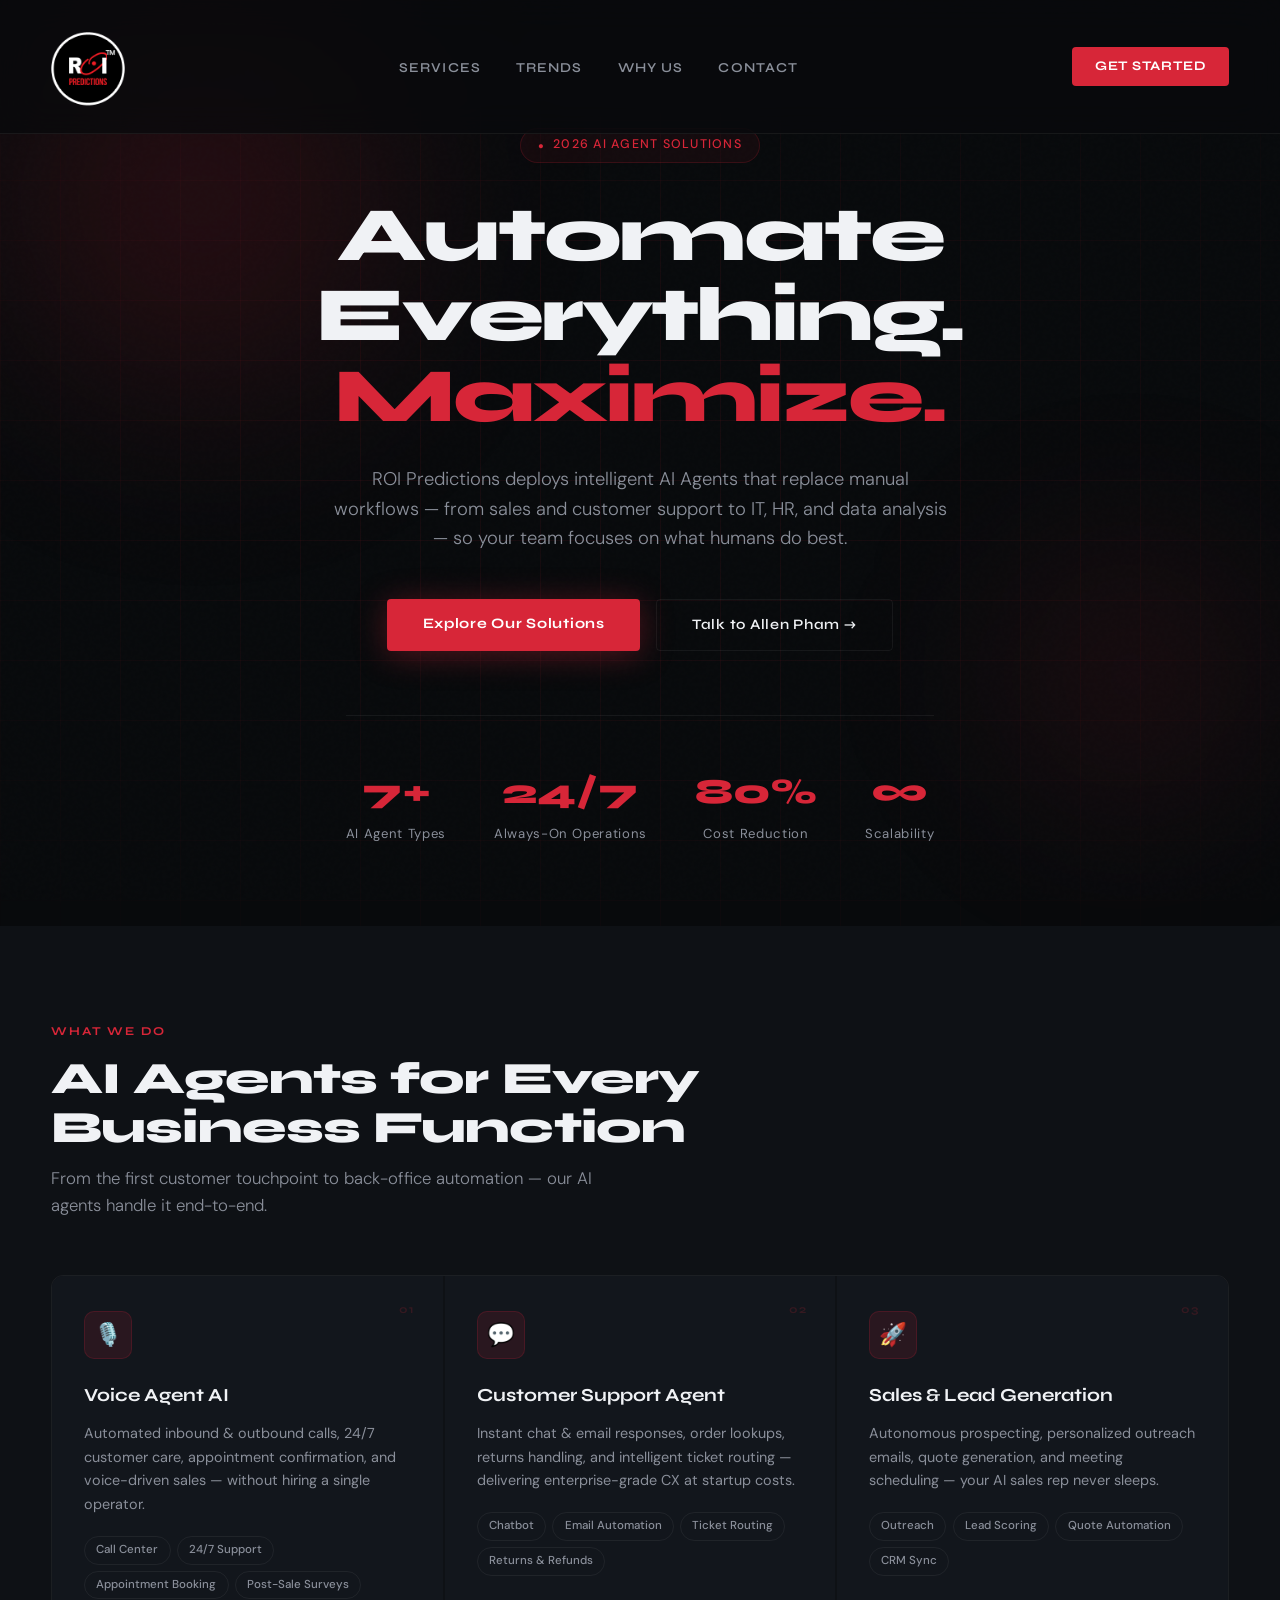
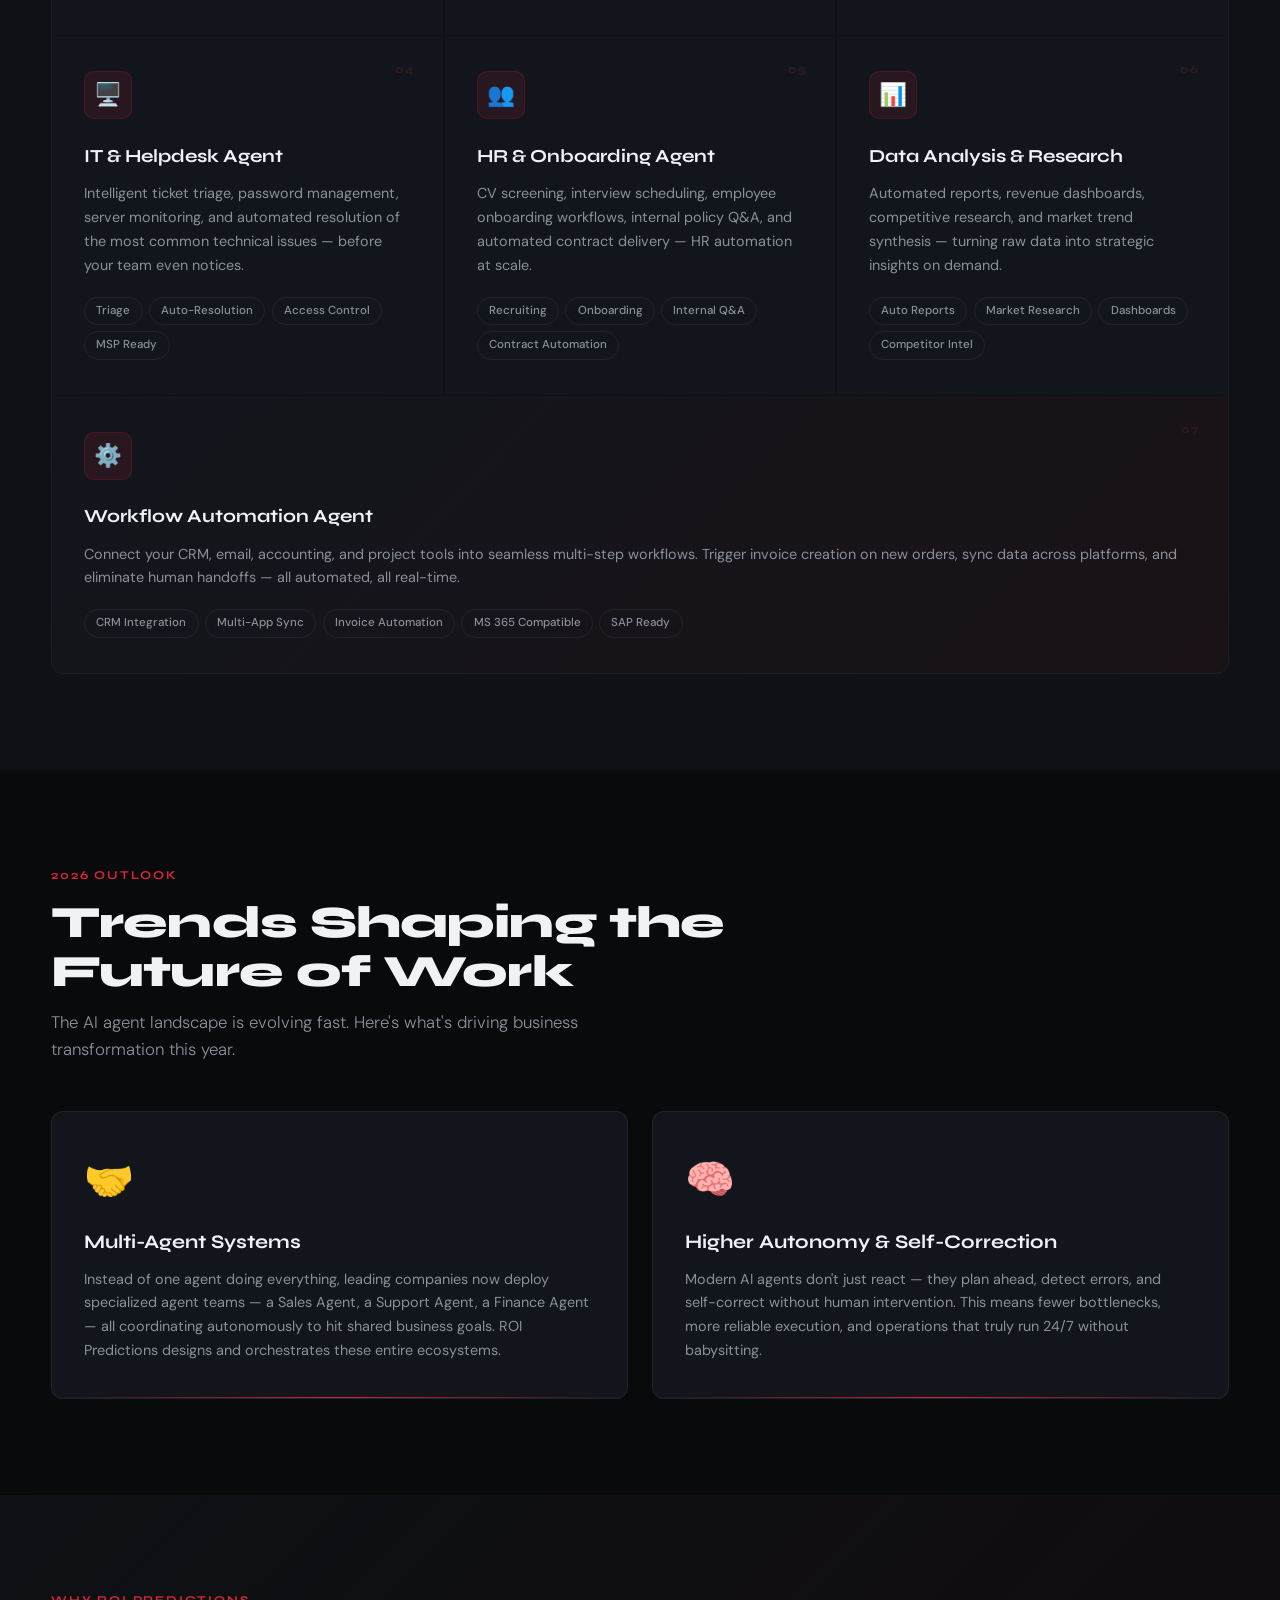
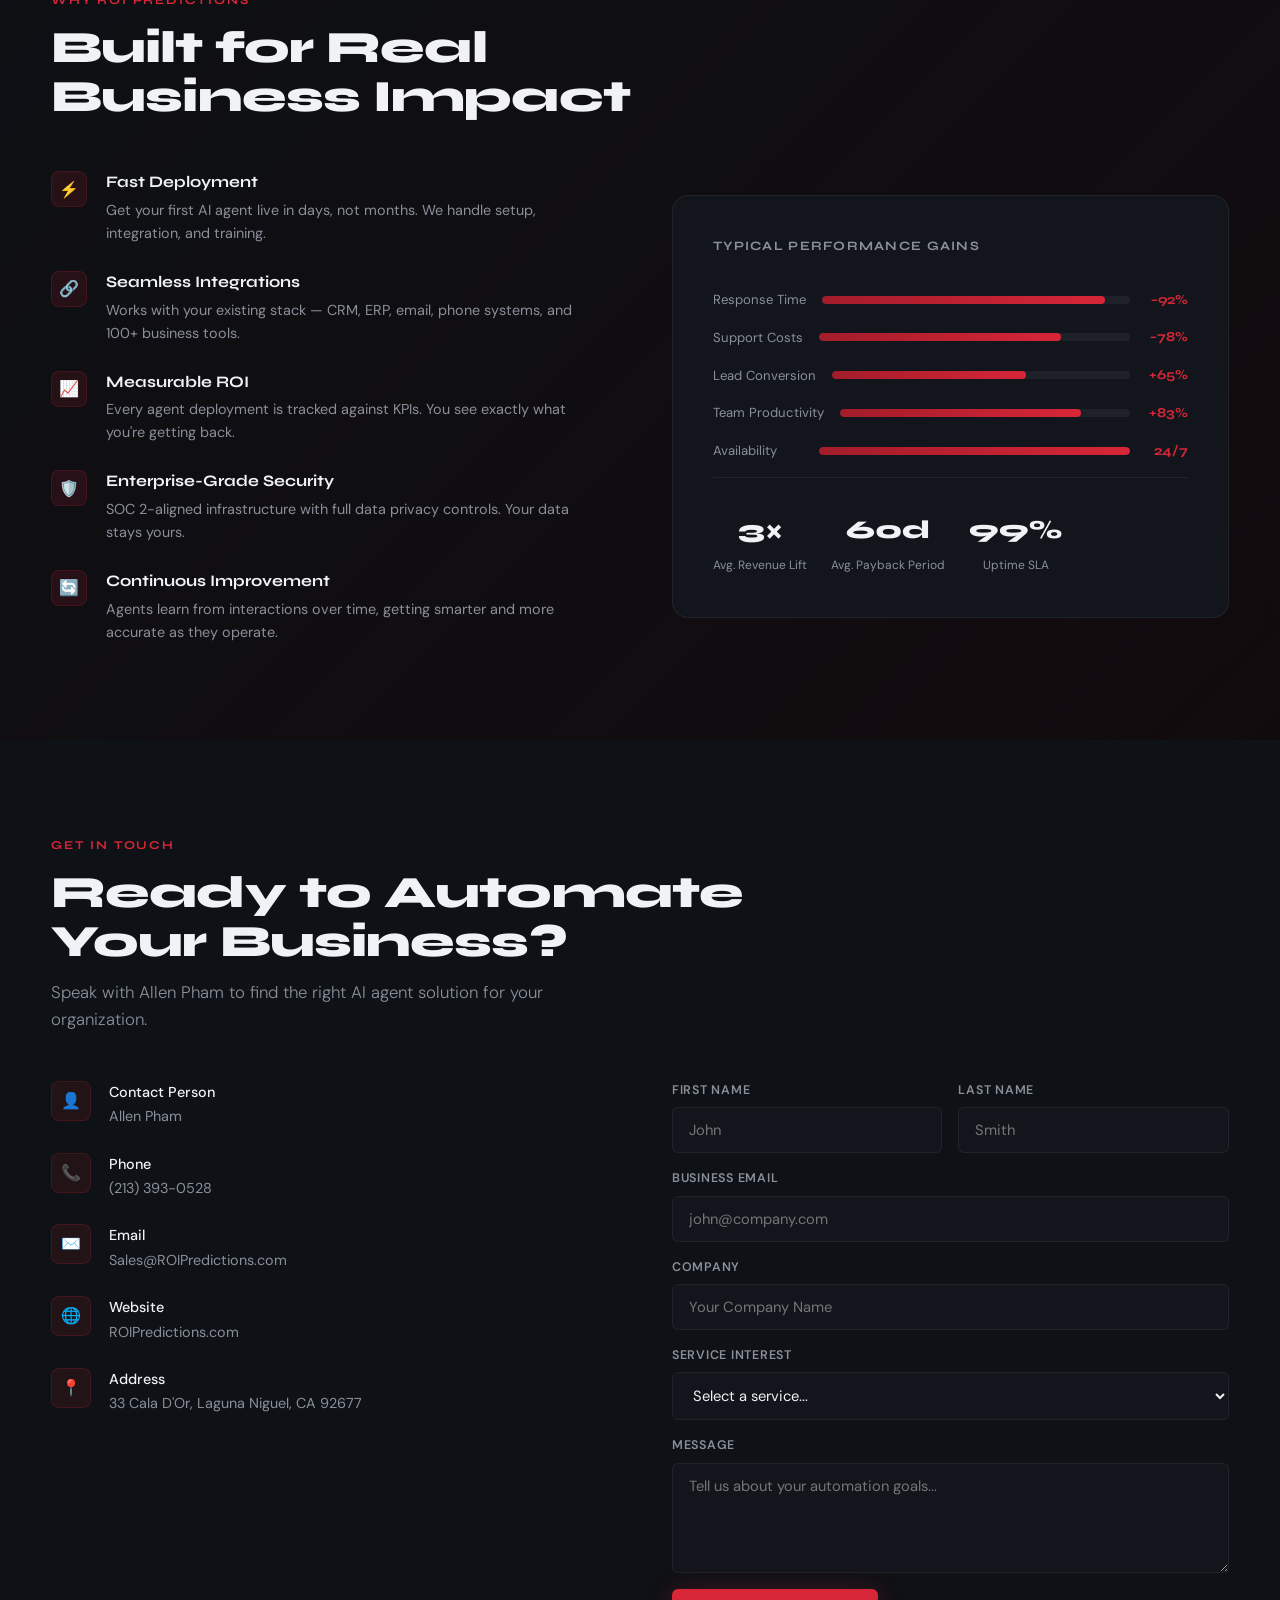
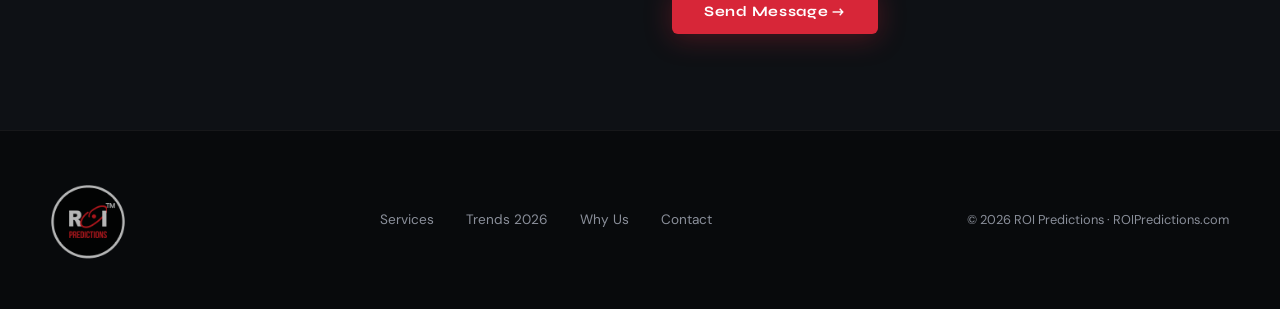
==== commit 7688f1f8: "Update index.html" ====
--- a/index.html
+++ b/index.html
@@ -445,7 +445,7 @@
 
   <div class="hero-badge">2026 AI Agent Solutions</div>
 
-  <h1>Automate Everything.<br><span class="accent">Maximize ROI.</span></h1>
+  <h1>Automate Everything.<br><span class="accent">Maximize.</span></h1>
 
   <p class="hero-sub">
     ROI Predictions deploys intelligent AI Agents that replace manual workflows — from sales and customer support to IT, HR, and data analysis — so your team focuses on what humans do best.
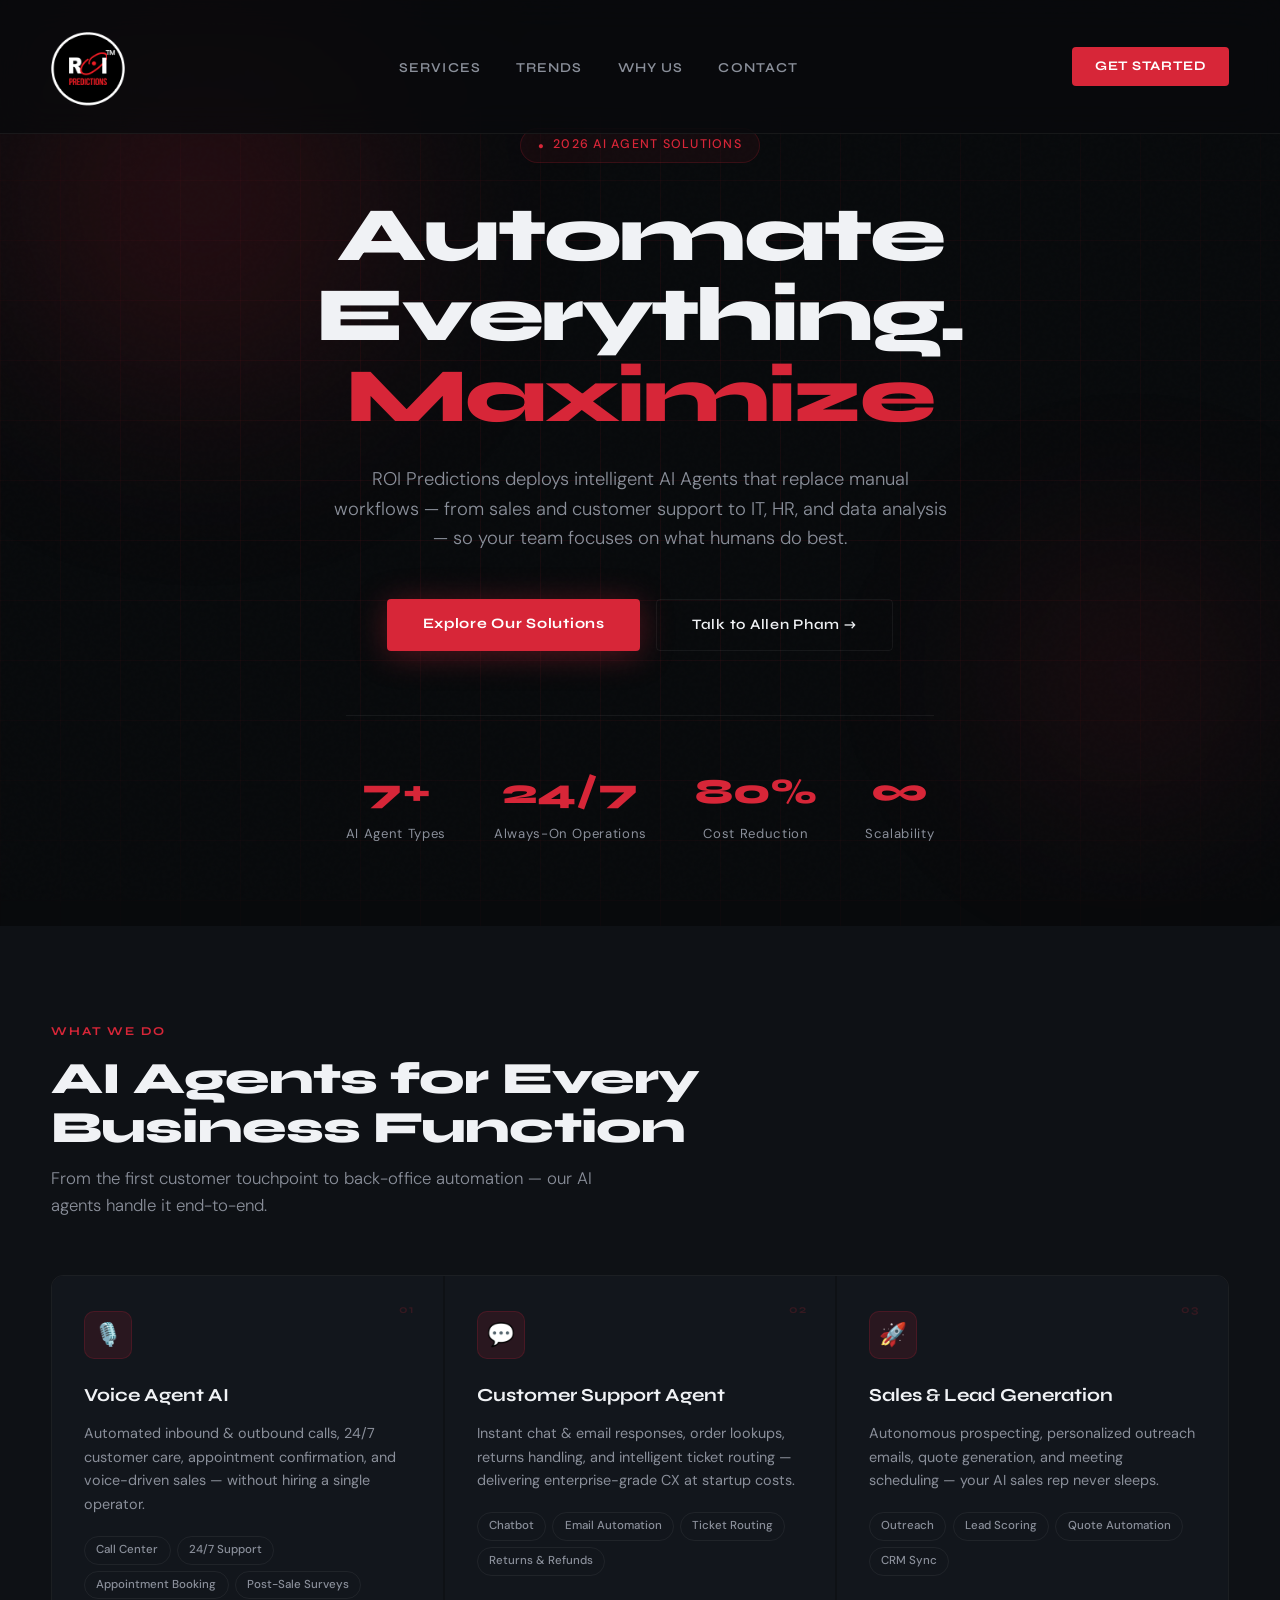
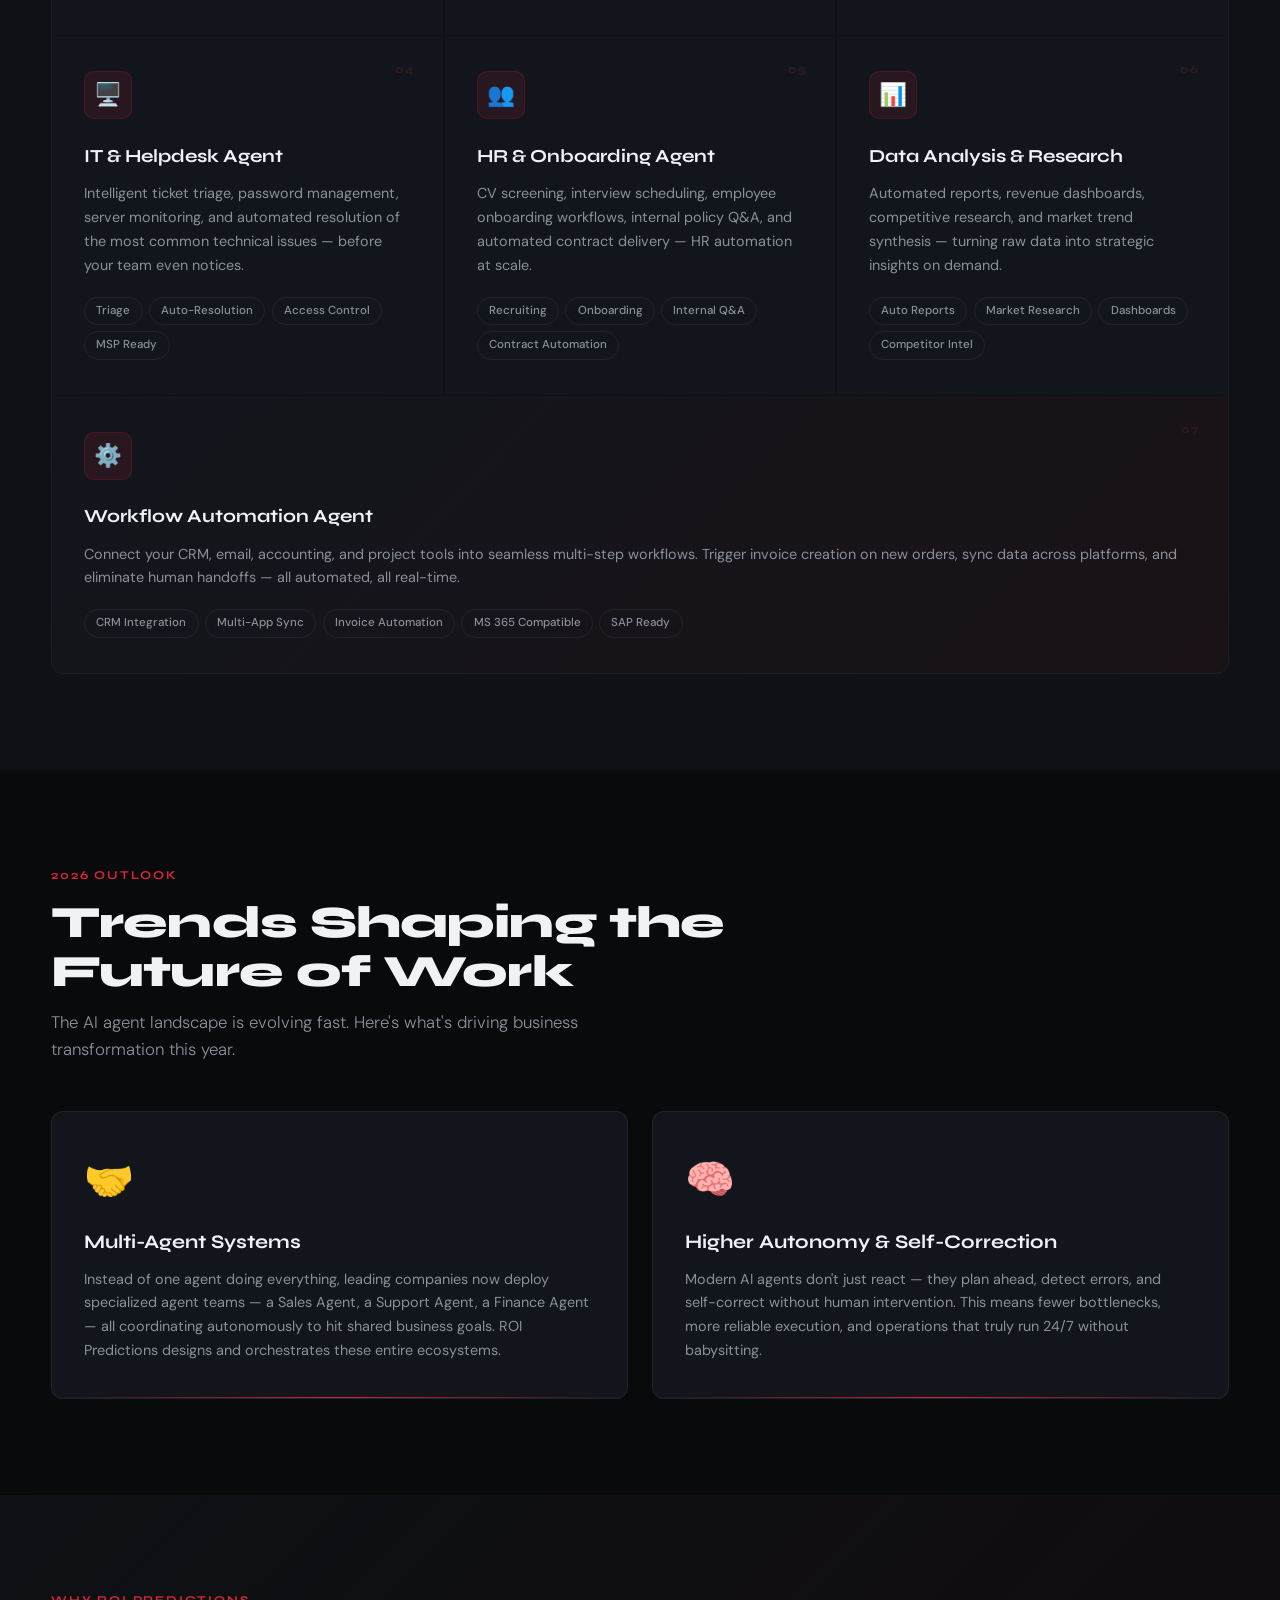
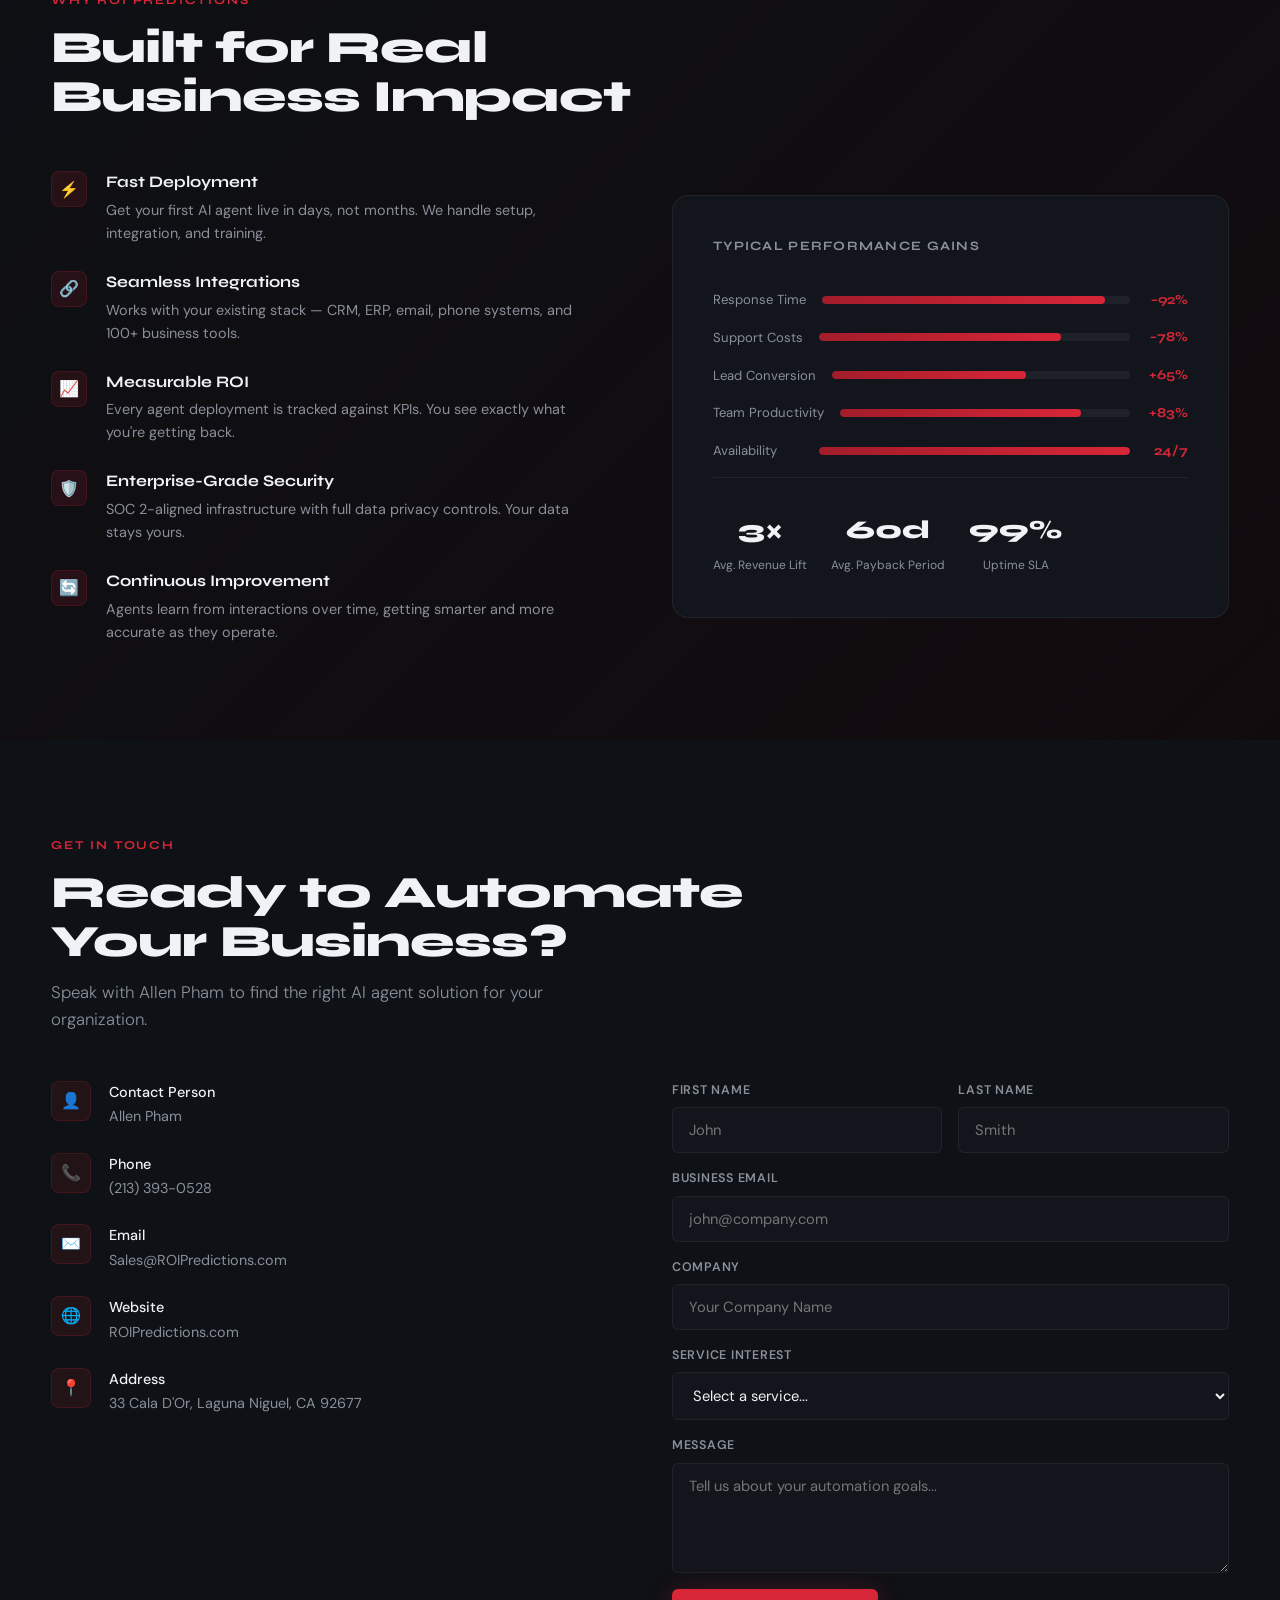
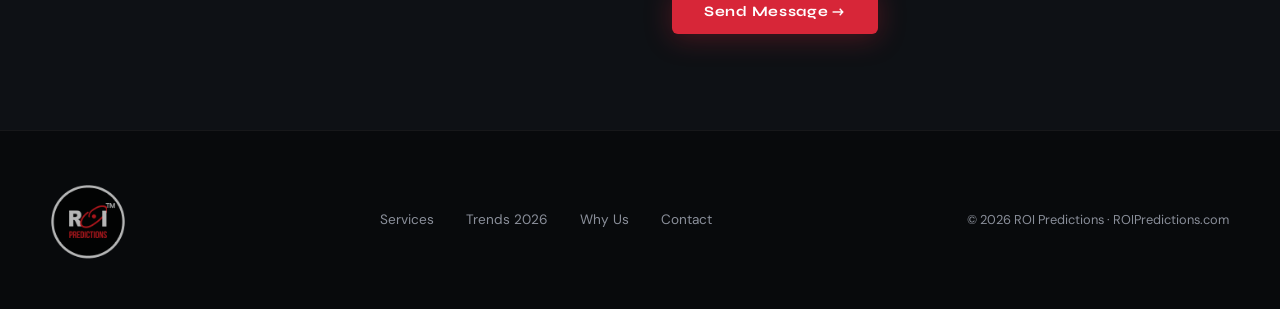
==== commit ac384658: "1" ====
--- a/index.html
+++ b/index.html
@@ -445,7 +445,7 @@
 
   <div class="hero-badge">2026 AI Agent Solutions</div>
 
-  <h1>Automate Everything.<br><span class="accent">Maximize.</span></h1>
+  <h1>Automate Everything.<br><span class="accent">Maximize</span></h1>
 
   <p class="hero-sub">
     ROI Predictions deploys intelligent AI Agents that replace manual workflows — from sales and customer support to IT, HR, and data analysis — so your team focuses on what humans do best.
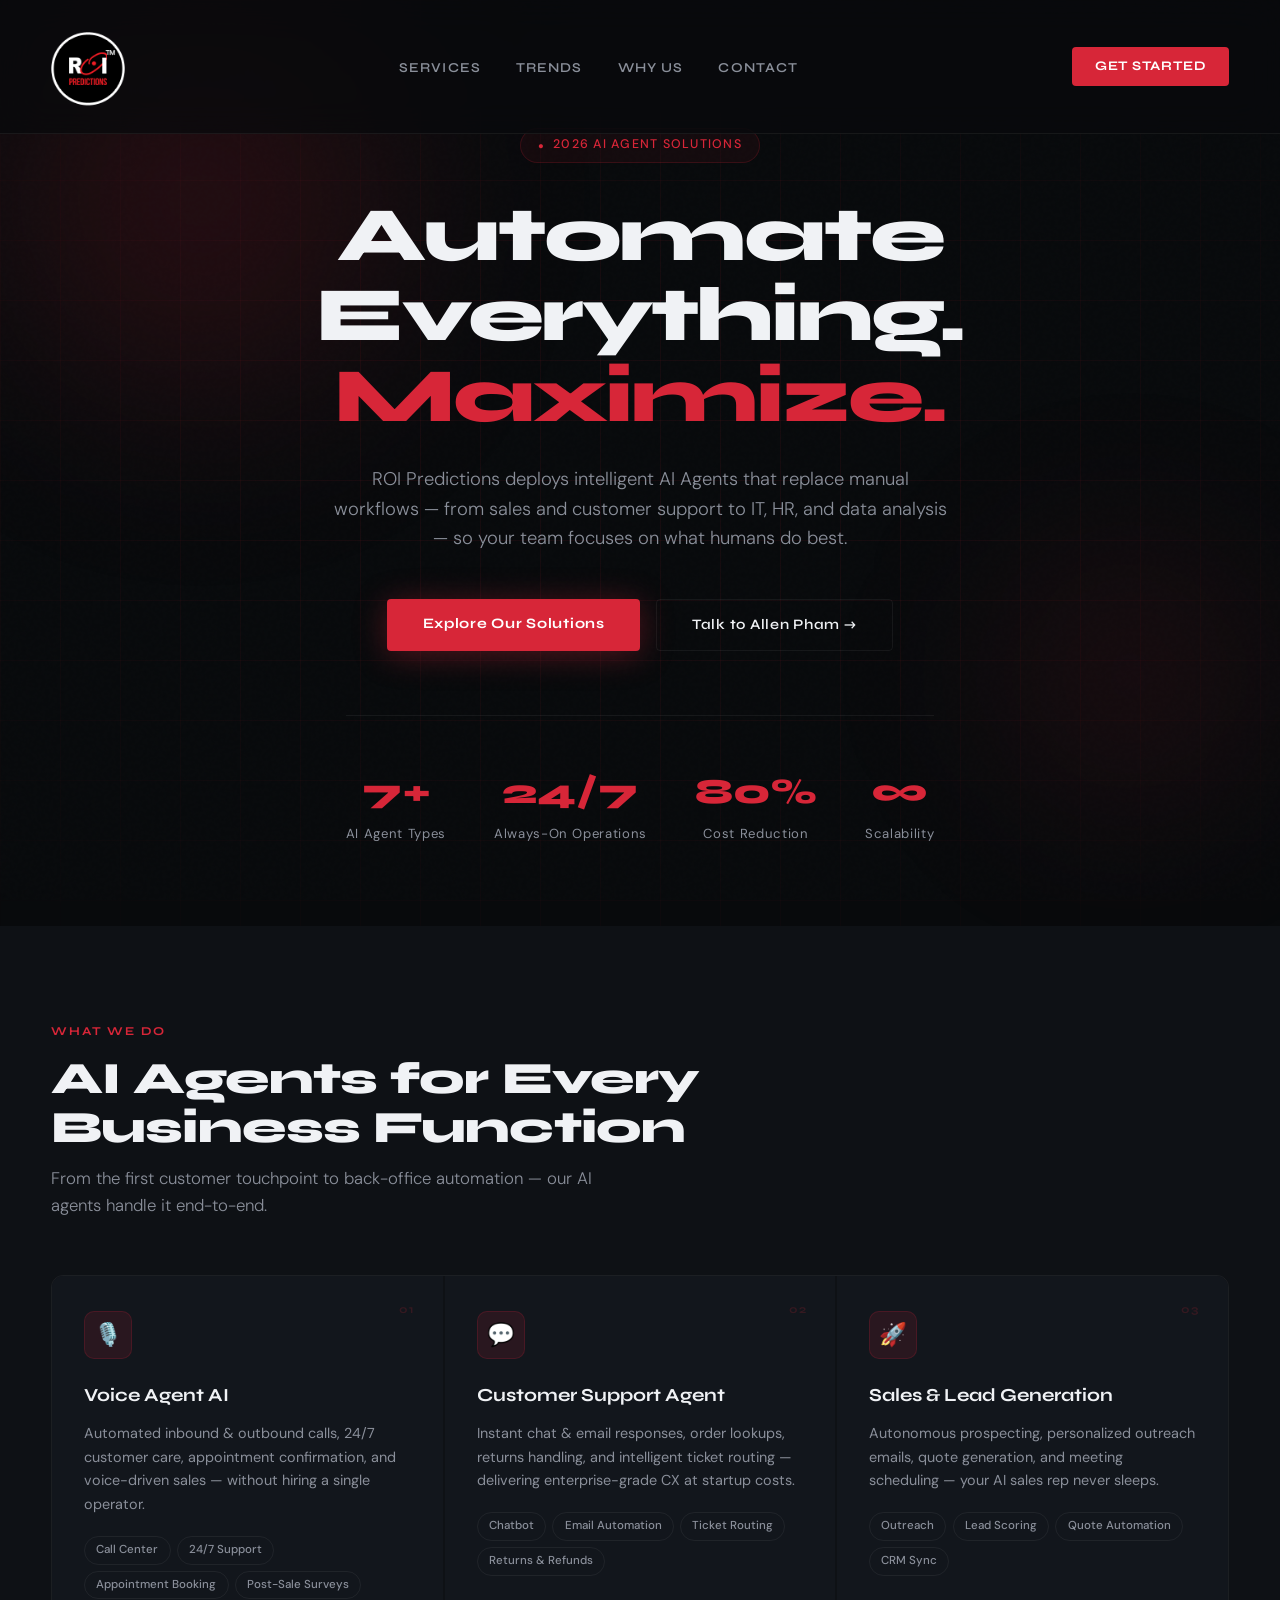
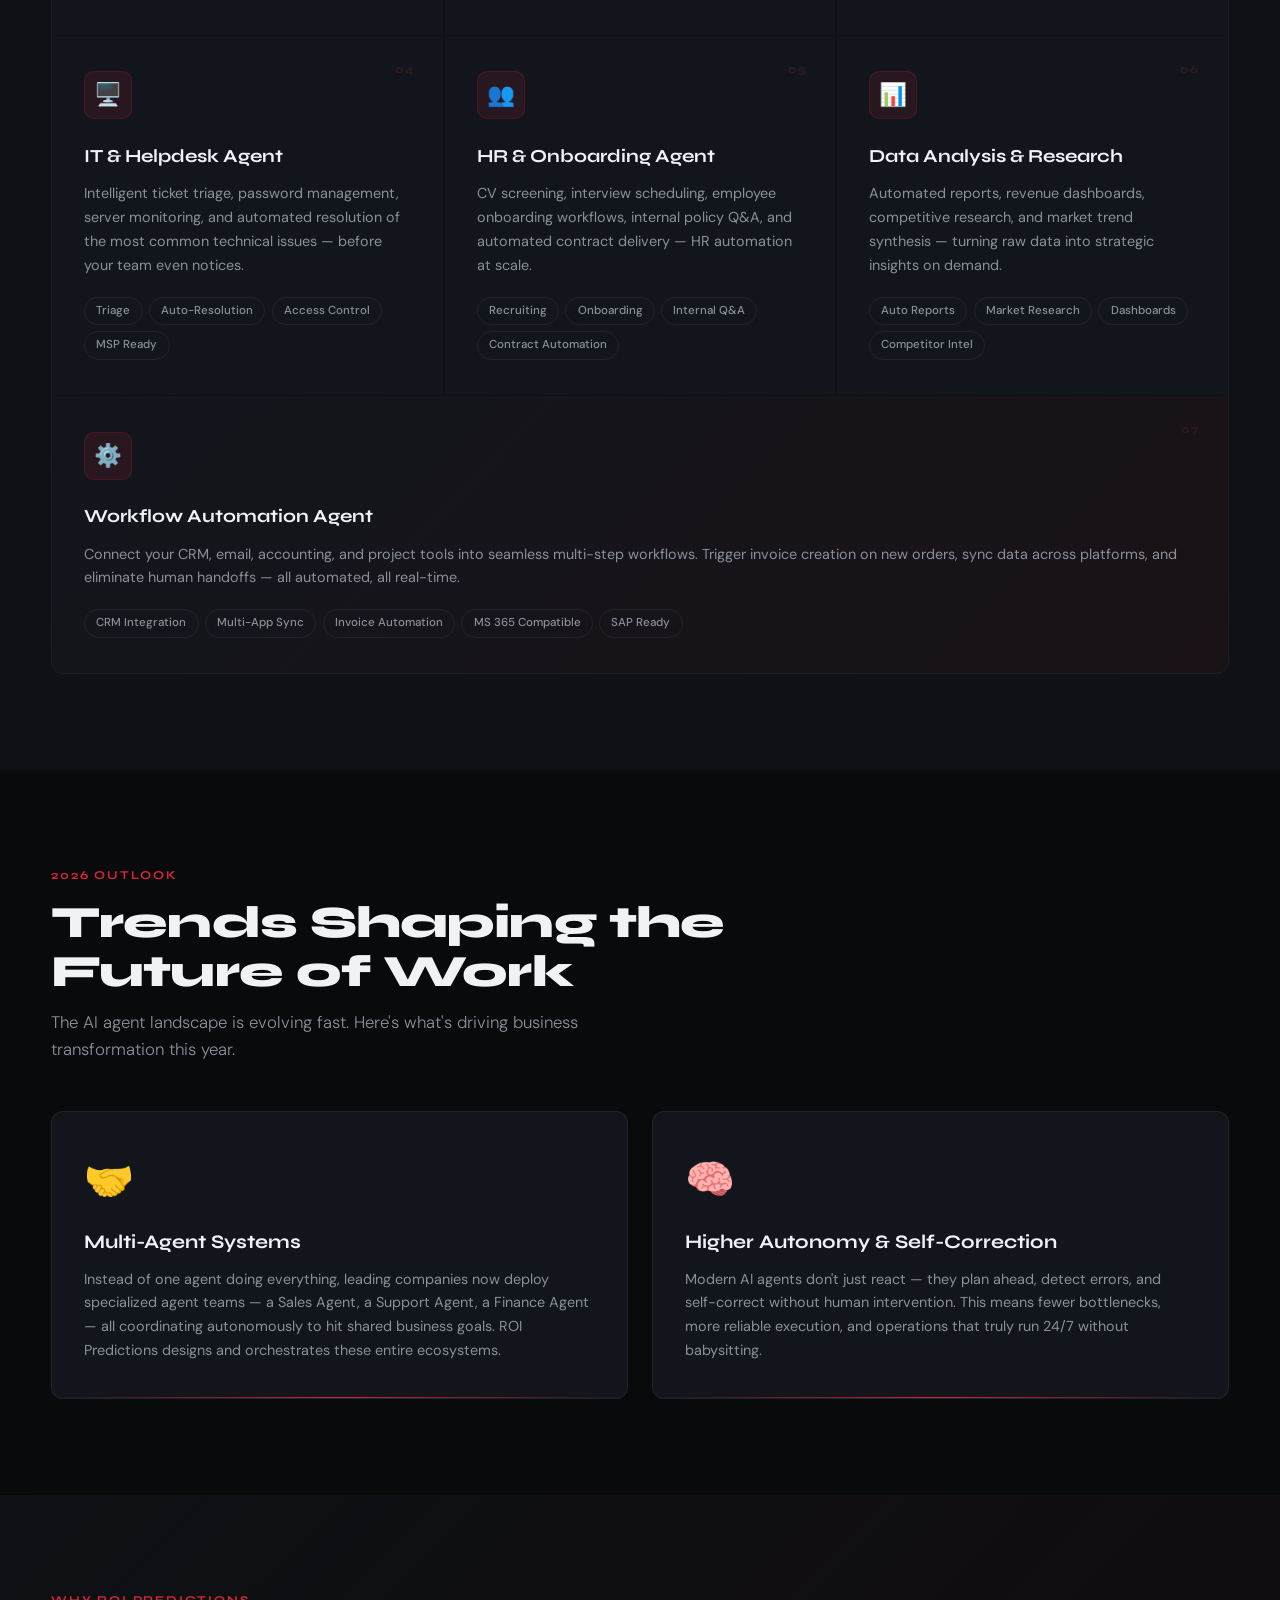
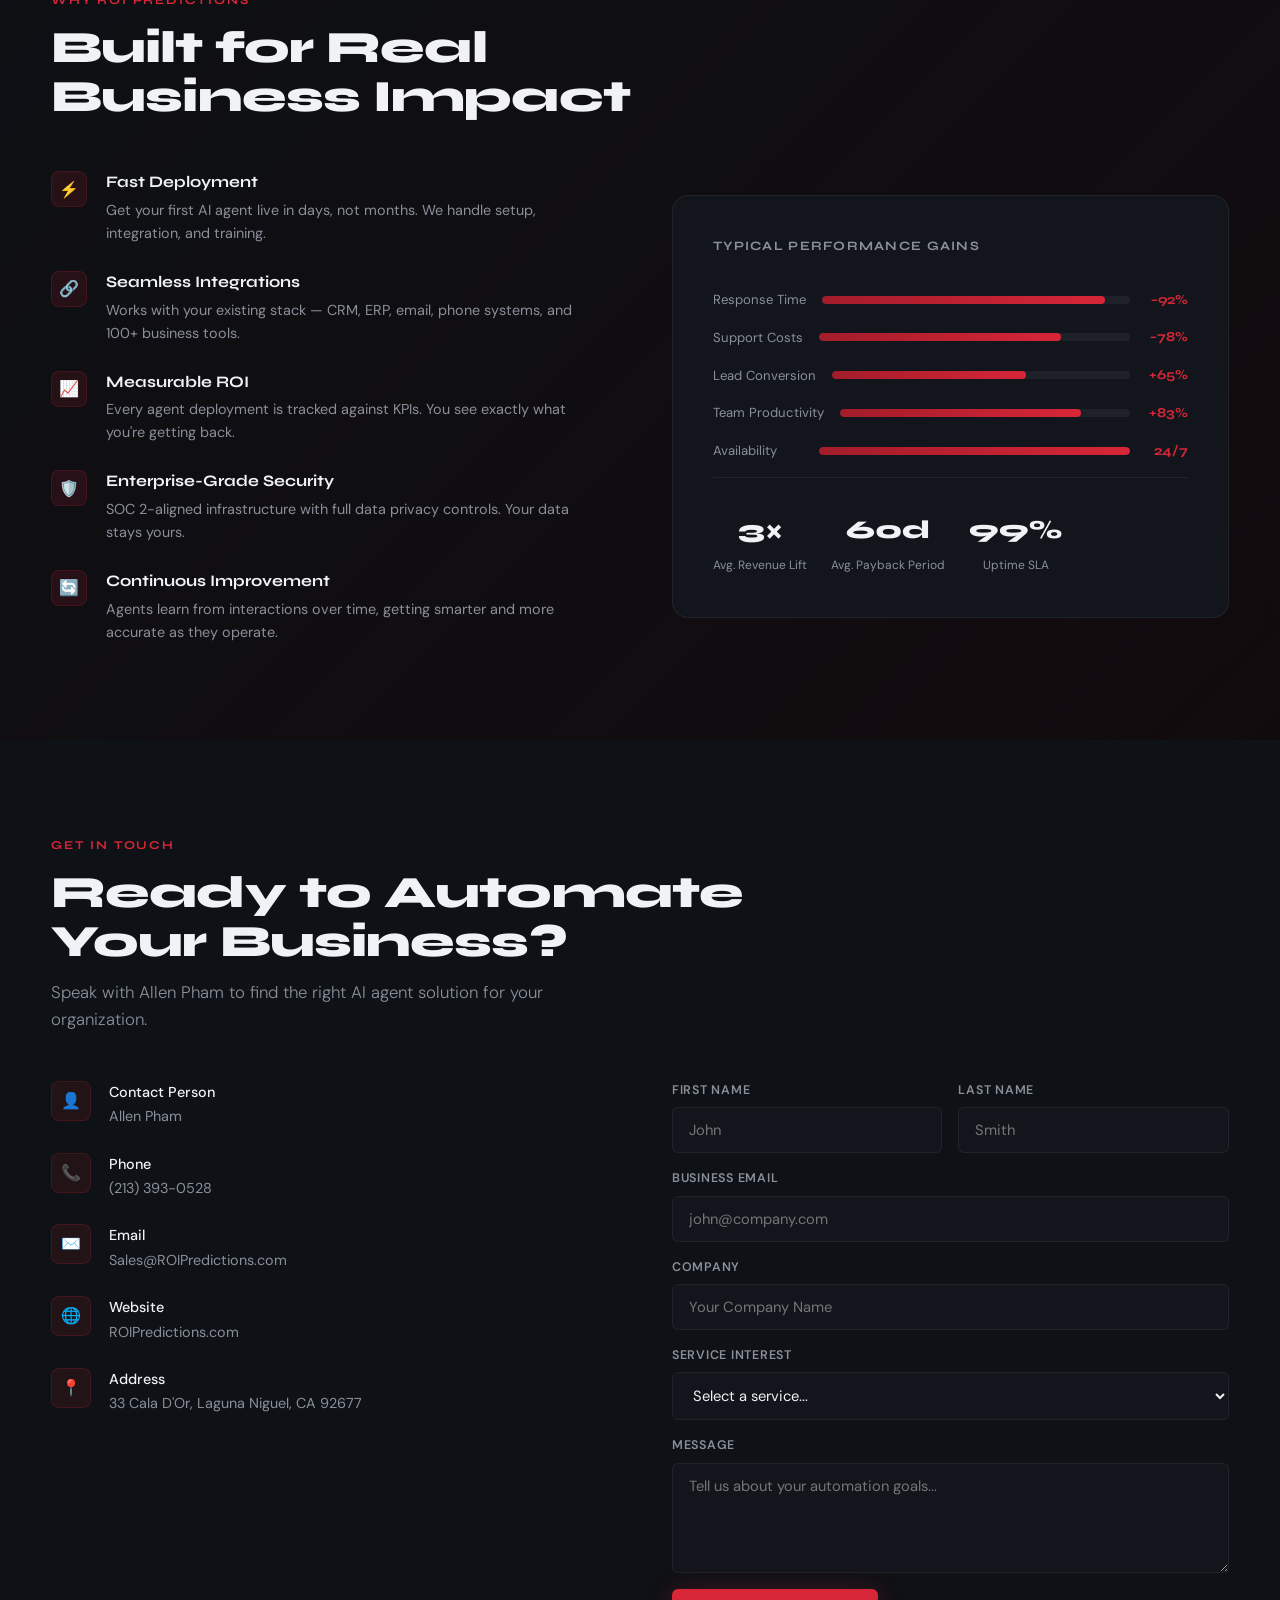
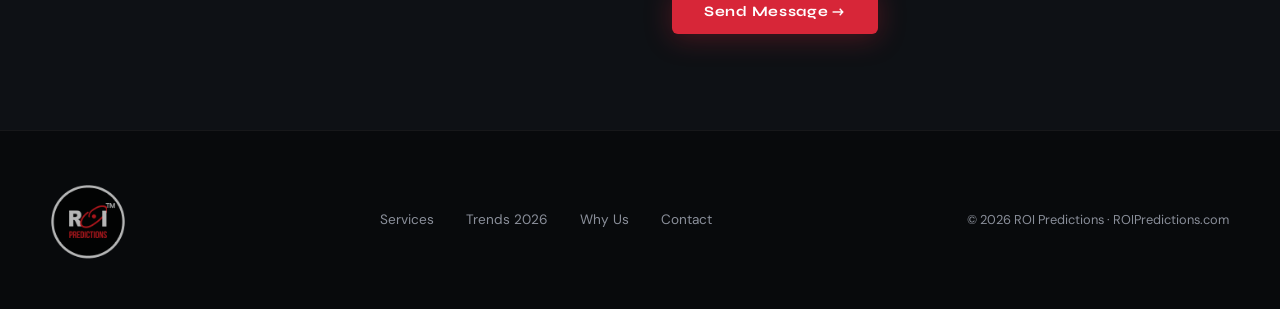
==== commit 345c2811: "Update index.html" ====
--- a/index.html
+++ b/index.html
@@ -445,7 +445,7 @@
 
   <div class="hero-badge">2026 AI Agent Solutions</div>
 
-  <h1>Automate Everything.<br><span class="accent">Maximize</span></h1>
+  <h1>Automate Everything.<br><span class="accent">Maximize.</span></h1>
 
   <p class="hero-sub">
     ROI Predictions deploys intelligent AI Agents that replace manual workflows — from sales and customer support to IT, HR, and data analysis — so your team focuses on what humans do best.
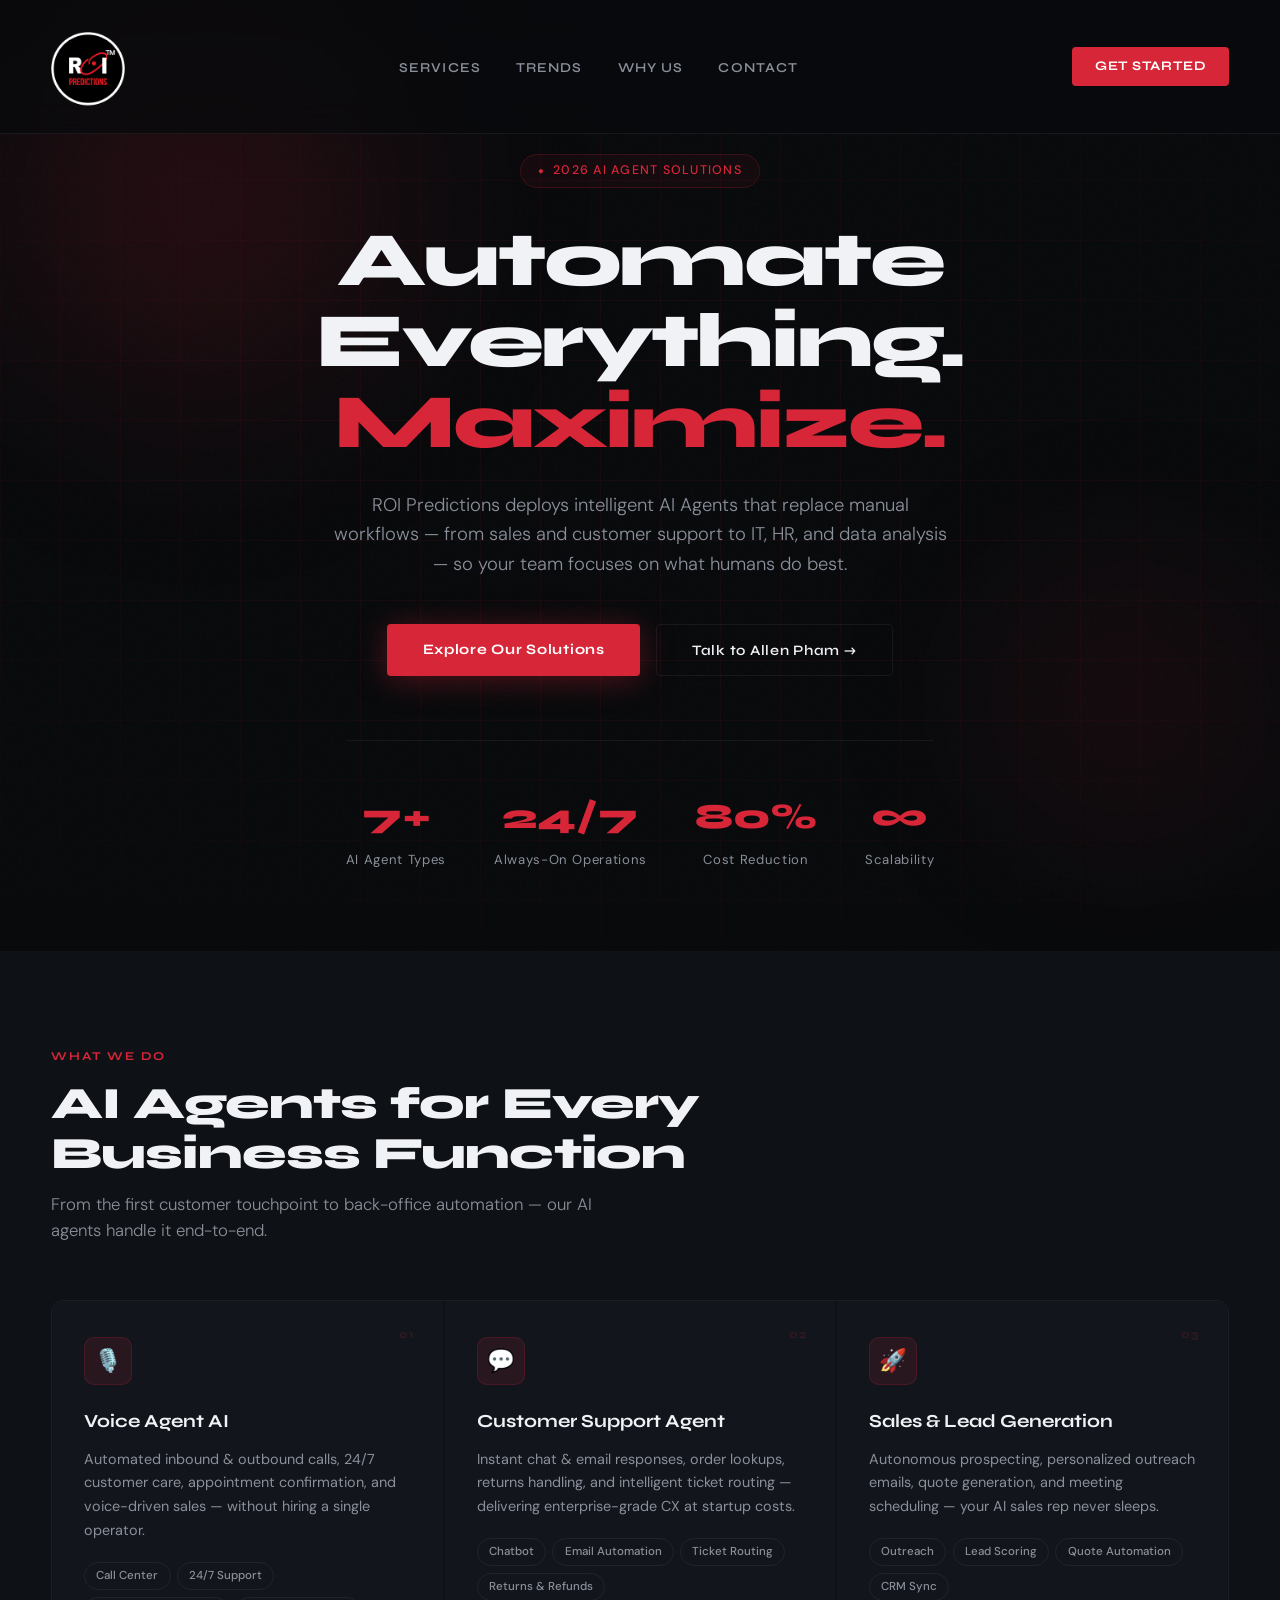
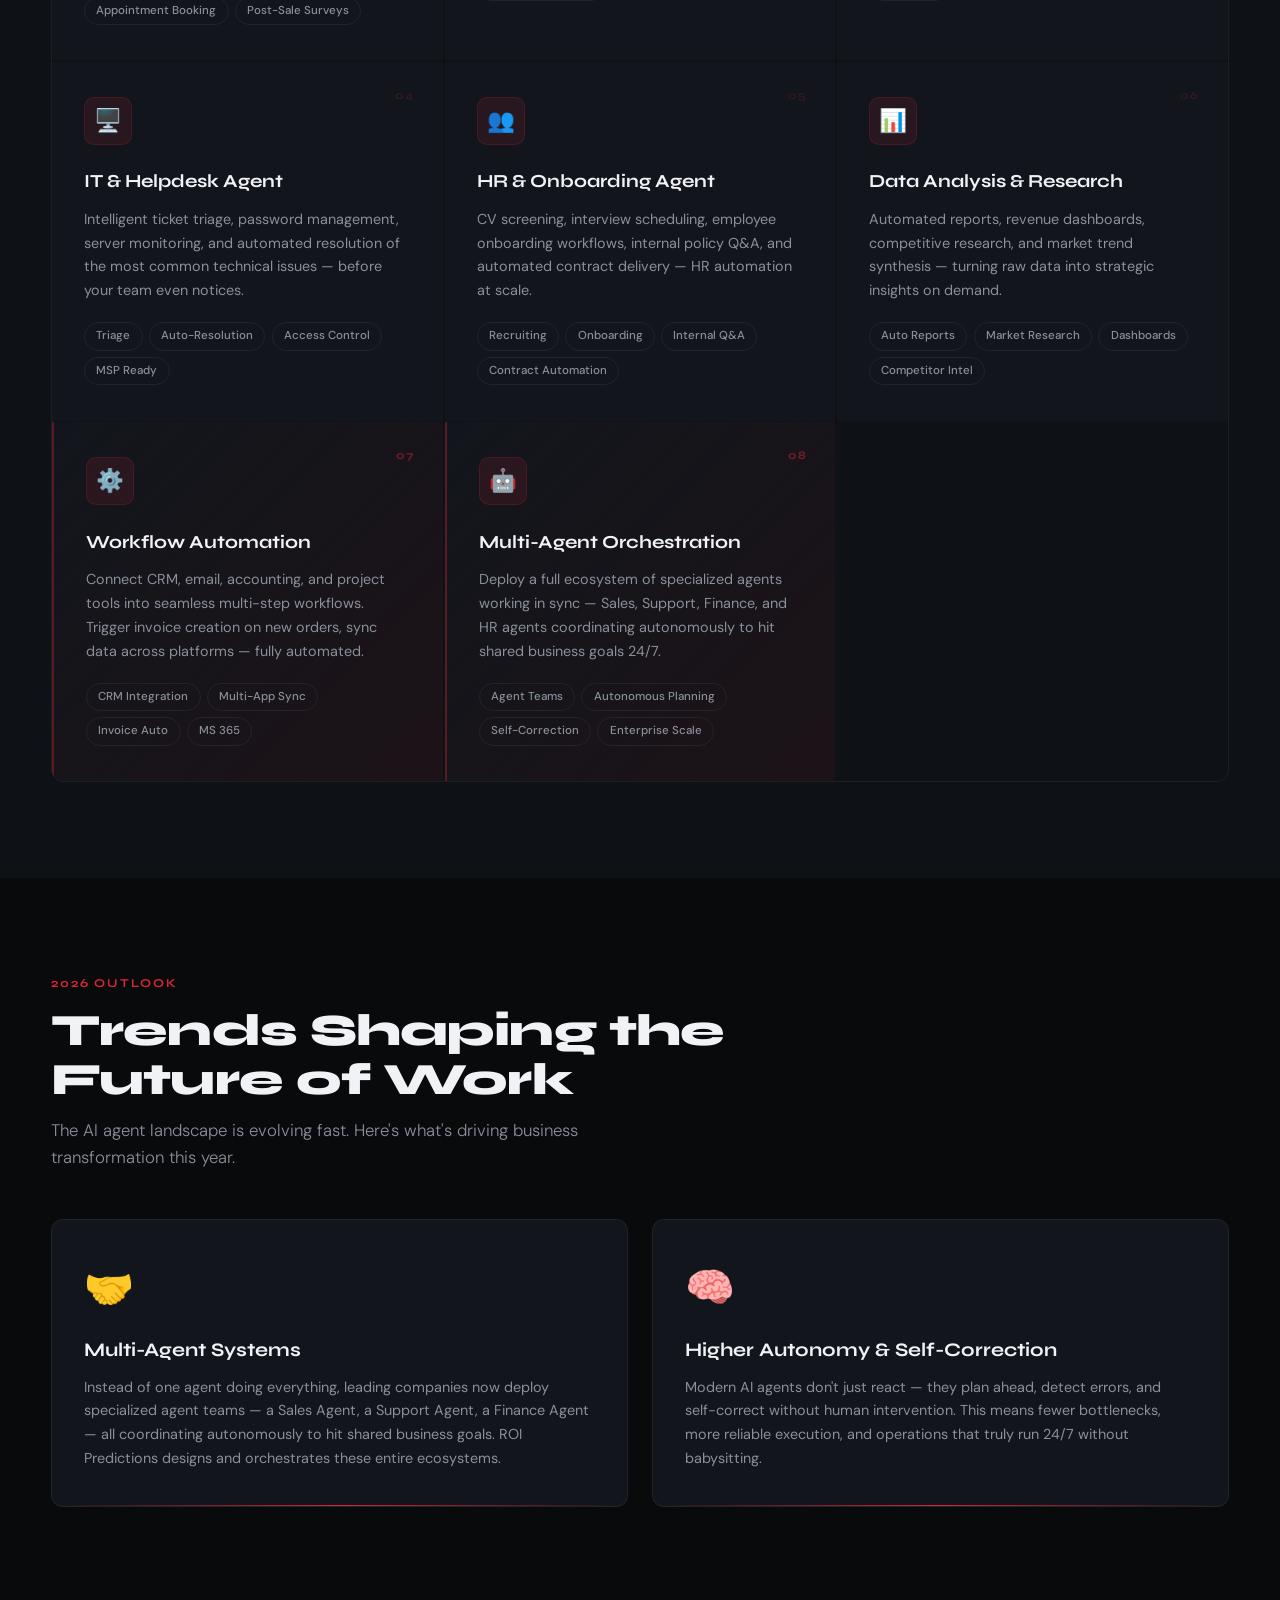
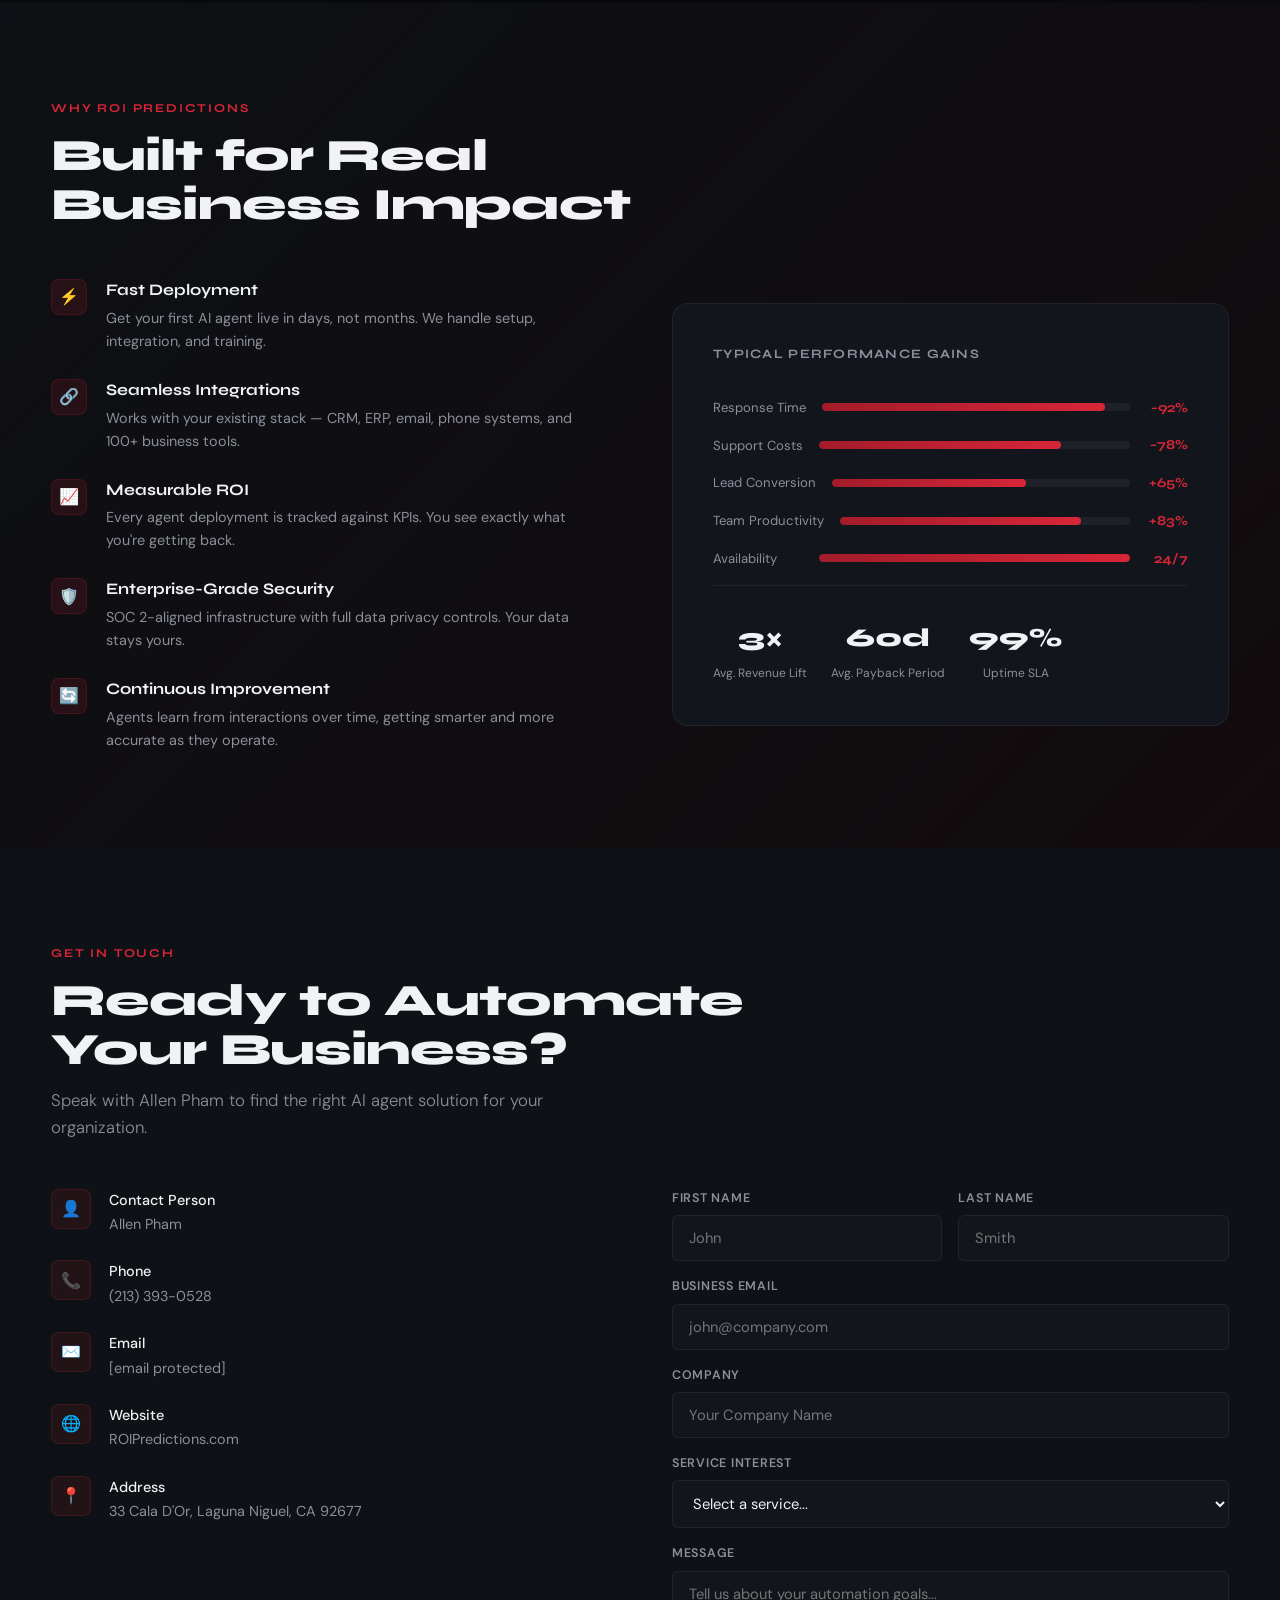
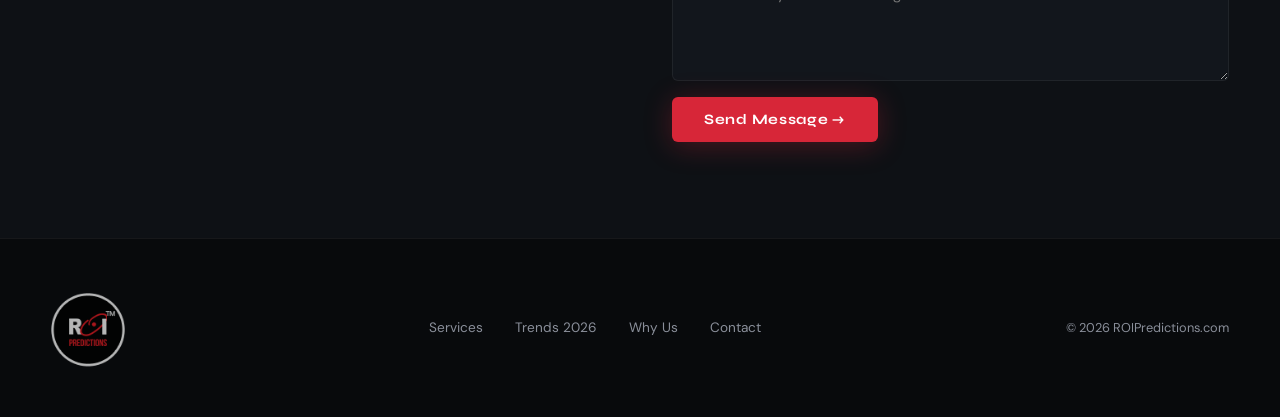
==== commit 76077ebe: "Update index.html" ====
--- a/index.html
+++ b/index.html
@@ -242,6 +242,19 @@
 .service-desc { font-size: 0.9rem; color: var(--muted); line-height: 1.65; margin-bottom: 1.2rem; }
 
 .service-tags { display: flex; flex-wrap: wrap; gap: 0.4rem; }
+
+/* Highlight cards for 07 & 08 */
+.service-card--highlight {
+  background: linear-gradient(135deg, #12161C 0%, rgba(215,38,56,0.07) 100%);
+  border-left: 2px solid rgba(215,38,56,0.35);
+}
+.service-card--highlight:hover {
+  background: linear-gradient(135deg, #181D25 0%, rgba(215,38,56,0.12) 100%);
+}
+.service-card--highlight .service-num {
+  color: rgba(215,38,56,0.5);
+}
+
 .tag {
   font-size: 0.72rem; padding: 0.25rem 0.7rem;
   border: 1px solid var(--border-subtle); border-radius: 100px;
@@ -442,7 +455,7 @@
   <div class="hero-grid-bg"></div>
   <div class="hero-orb orb1"></div>
   <div class="hero-orb orb2"></div>
-
+		</br>
   <div class="hero-badge">2026 AI Agent Solutions</div>
 
   <h1>Automate Everything.<br><span class="accent">Maximize.</span></h1>
@@ -564,17 +577,29 @@
       </div>
     </div>
 
-    <div class="service-card" style="grid-column: 1 / -1; background: linear-gradient(135deg, var(--card) 0%, rgba(215,38,56,0.06) 100%);">
+    <div class="service-card service-card--highlight">
       <span class="service-num">07</span>
       <div class="service-icon">⚙️</div>
-      <div class="service-title">Workflow Automation Agent</div>
-      <p class="service-desc">Connect your CRM, email, accounting, and project tools into seamless multi-step workflows. Trigger invoice creation on new orders, sync data across platforms, and eliminate human handoffs — all automated, all real-time.</p>
+      <div class="service-title">Workflow Automation</div>
+      <p class="service-desc">Connect CRM, email, accounting, and project tools into seamless multi-step workflows. Trigger invoice creation on new orders, sync data across platforms — fully automated.</p>
       <div class="service-tags">
         <span class="tag">CRM Integration</span>
         <span class="tag">Multi-App Sync</span>
-        <span class="tag">Invoice Automation</span>
-        <span class="tag">MS 365 Compatible</span>
-        <span class="tag">SAP Ready</span>
+        <span class="tag">Invoice Auto</span>
+        <span class="tag">MS 365</span>
+      </div>
+    </div>
+
+    <div class="service-card service-card--highlight">
+      <span class="service-num">08</span>
+      <div class="service-icon">🤖</div>
+      <div class="service-title">Multi-Agent Orchestration</div>
+      <p class="service-desc">Deploy a full ecosystem of specialized agents working in sync — Sales, Support, Finance, and HR agents coordinating autonomously to hit shared business goals 24/7.</p>
+      <div class="service-tags">
+        <span class="tag">Agent Teams</span>
+        <span class="tag">Autonomous Planning</span>
+        <span class="tag">Self-Correction</span>
+        <span class="tag">Enterprise Scale</span>
       </div>
     </div>
 
@@ -709,7 +734,7 @@
         <div class="contact-icon">✉️</div>
         <div class="contact-detail">
           <strong>Email</strong>
-          <a href="mailto:Sales@ROIPredictions.com">Sales@ROIPredictions.com</a>
+          <a href="/cdn-cgi/l/email-protection#0d5e6c61687e4d5f42445d7f6869646e796462637e236e6260"><span class="__cf_email__" data-cfemail="f6a5979a9385b6a4b9bfa68493929f95829f999885d895999b">[email&#160;protected]</span></a>
         </div>
       </div>
       <div class="contact-row">
@@ -781,10 +806,10 @@
     <a href="#why">Why Us</a>
     <a href="#contact">Contact</a>
   </div>
-  <div class="footer-copy">© 2026 ROI Predictions · ROIPredictions.com</div>
+  <div class="footer-copy">© 2026 ROIPredictions.com</div>
 </footer>
 
-<script>
+<script data-cfasync="false" src="/cdn-cgi/scripts/5c5dd728/cloudflare-static/email-decode.min.js"></script><script>
 function handleSubmit(e) {
   e.preventDefault();
   const btn = e.target.querySelector('.form-submit');
@@ -800,15 +825,4 @@
 // Intersection Observer for animations
 const observer = new IntersectionObserver((entries) => {
   entries.forEach(el => {
-    if (el.isIntersecting) el.target.style.opacity = '1';
-  });
-}, { threshold: 0.1 });
-
-document.querySelectorAll('.service-card, .trend-card, .why-item').forEach(el => {
-  el.style.opacity = '0';
-  el.style.transition = 'opacity 0.6s ease';
-  observer.observe(el);
-});
-</script>
-</body>
-</html>
+    if (el.isIntersecting) el.target.style.o
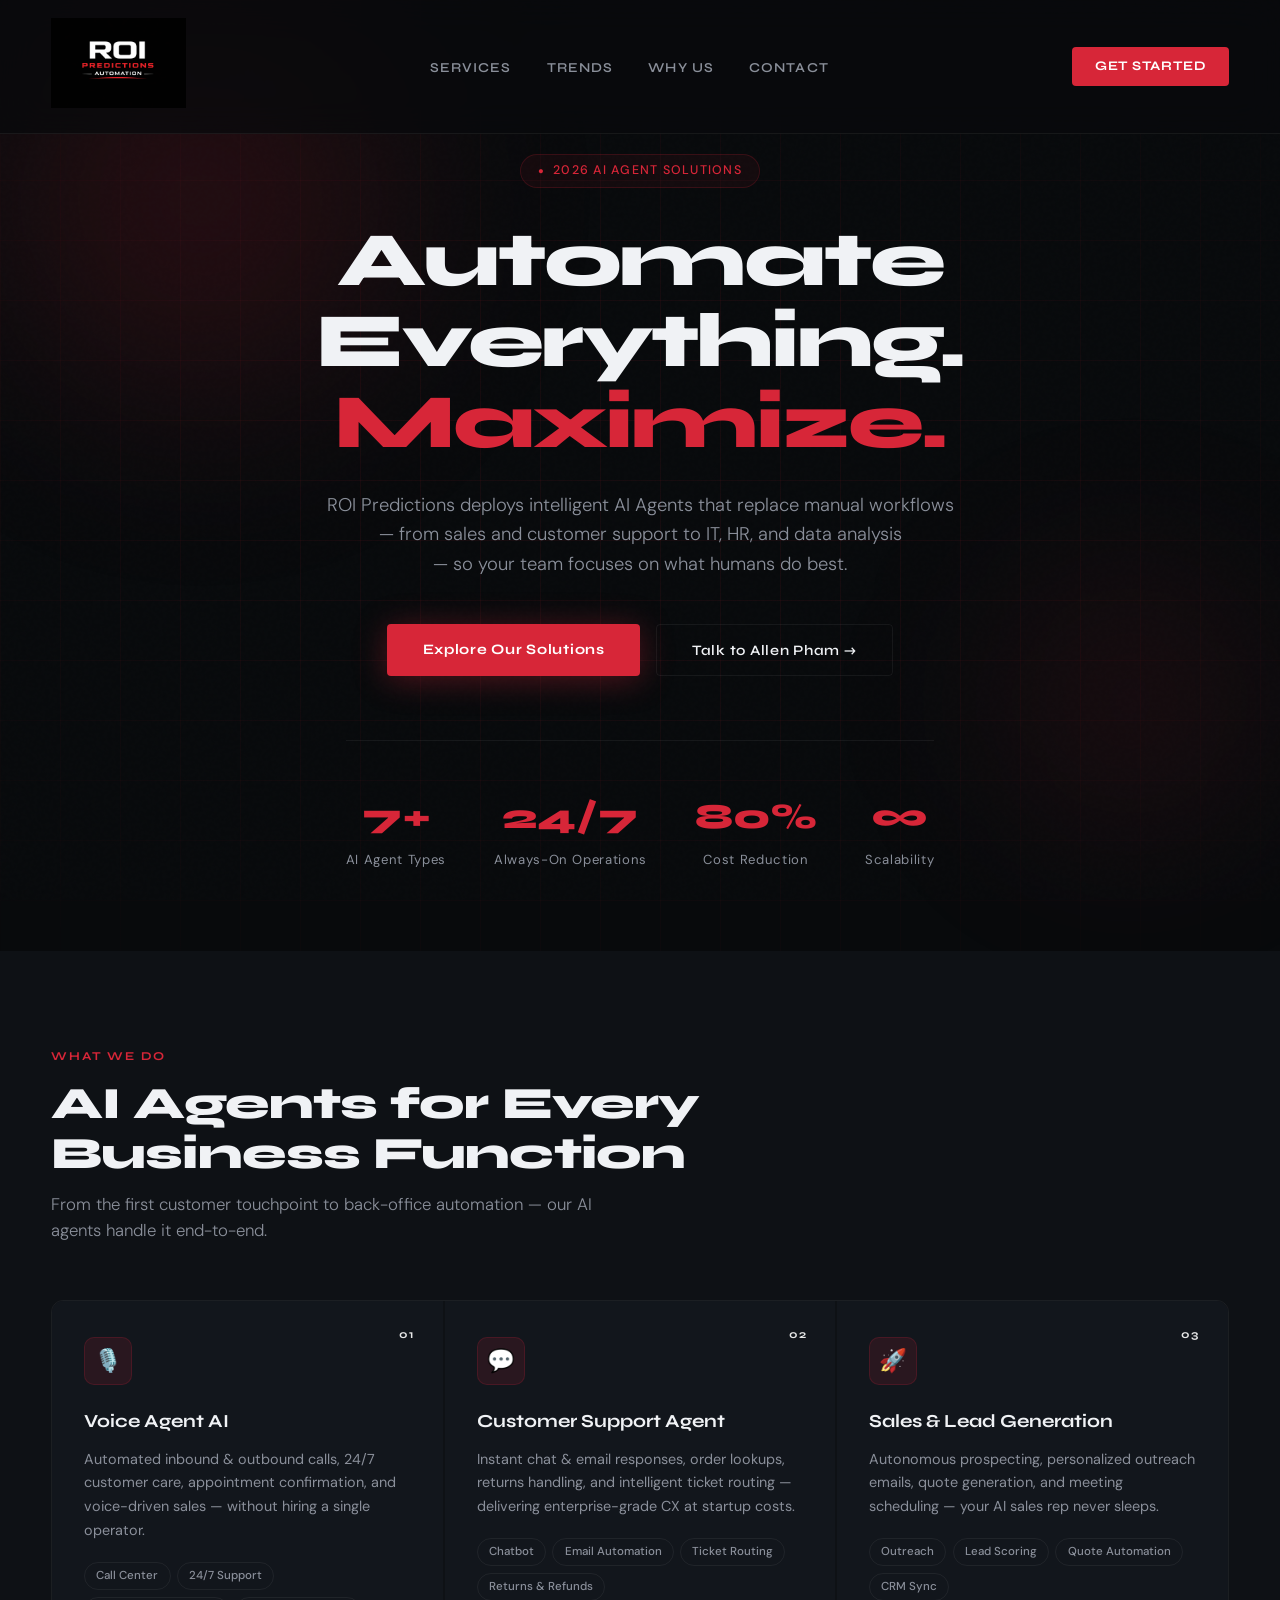
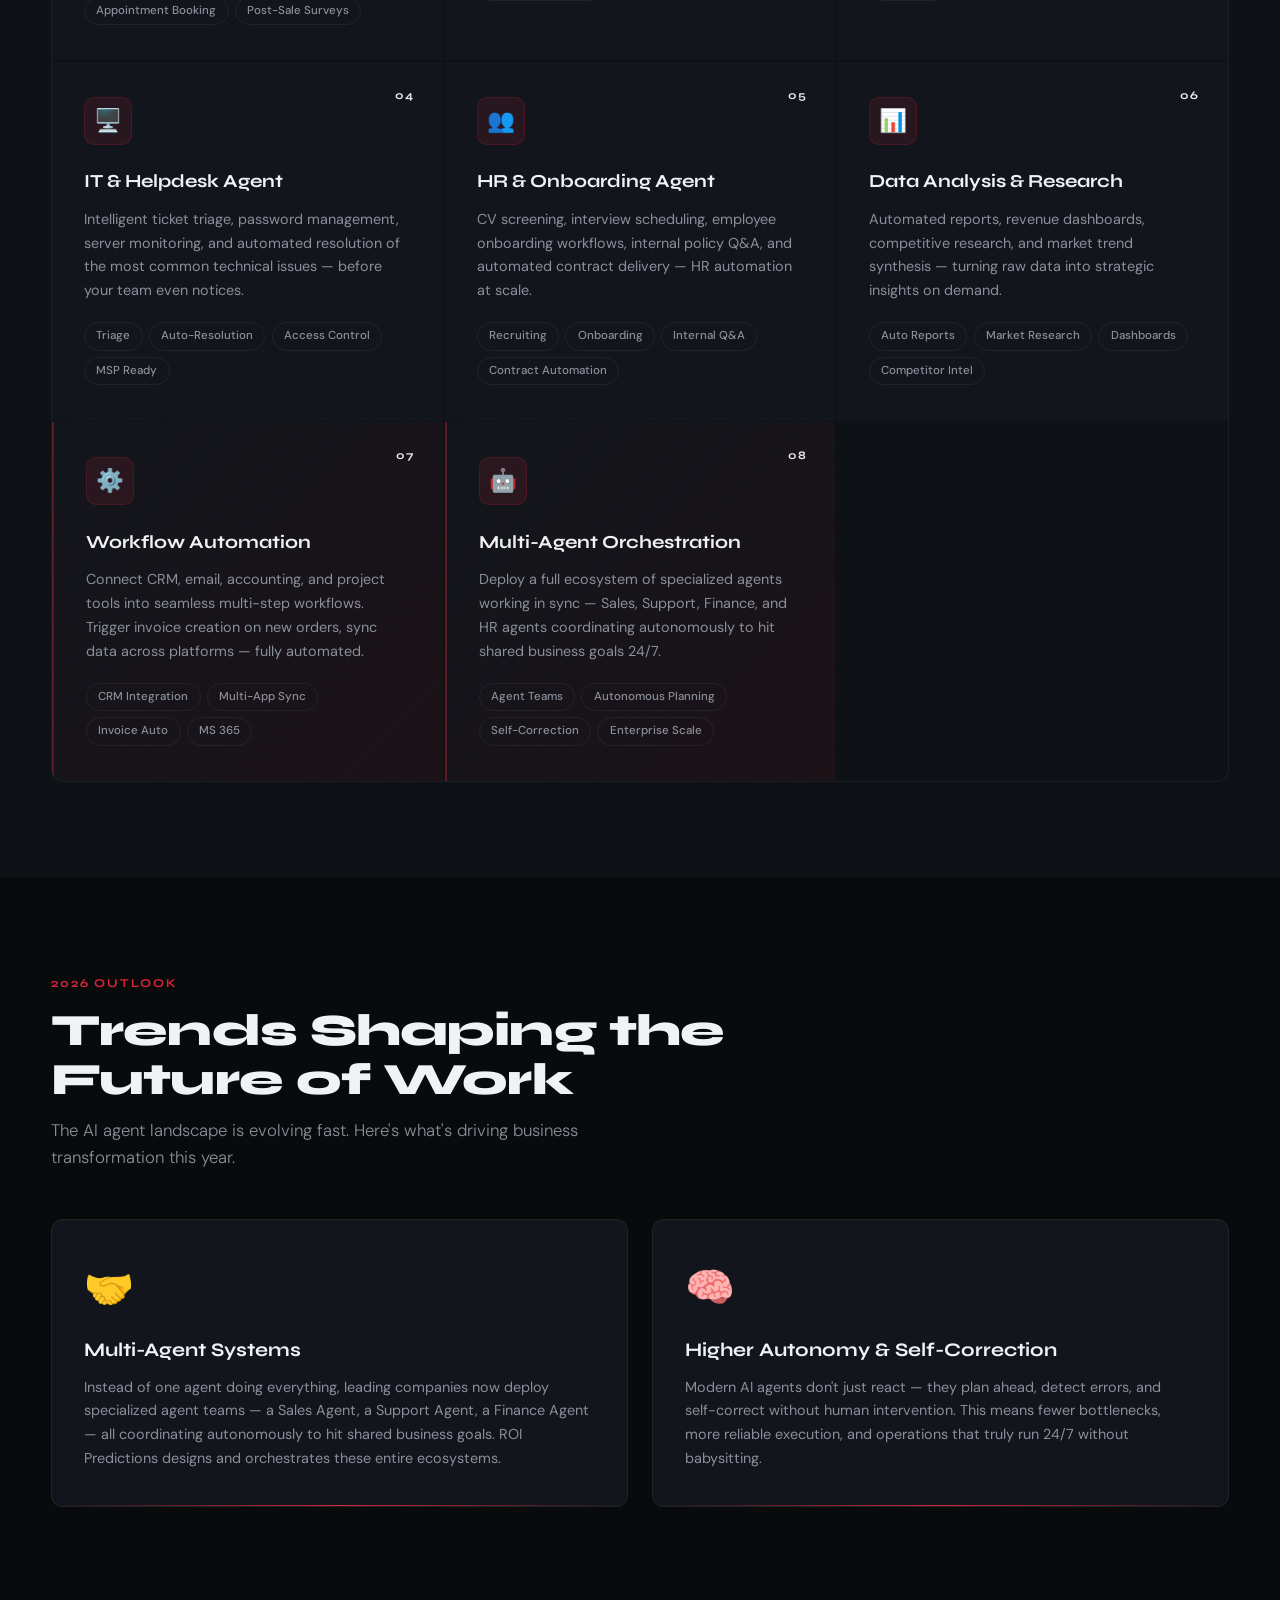
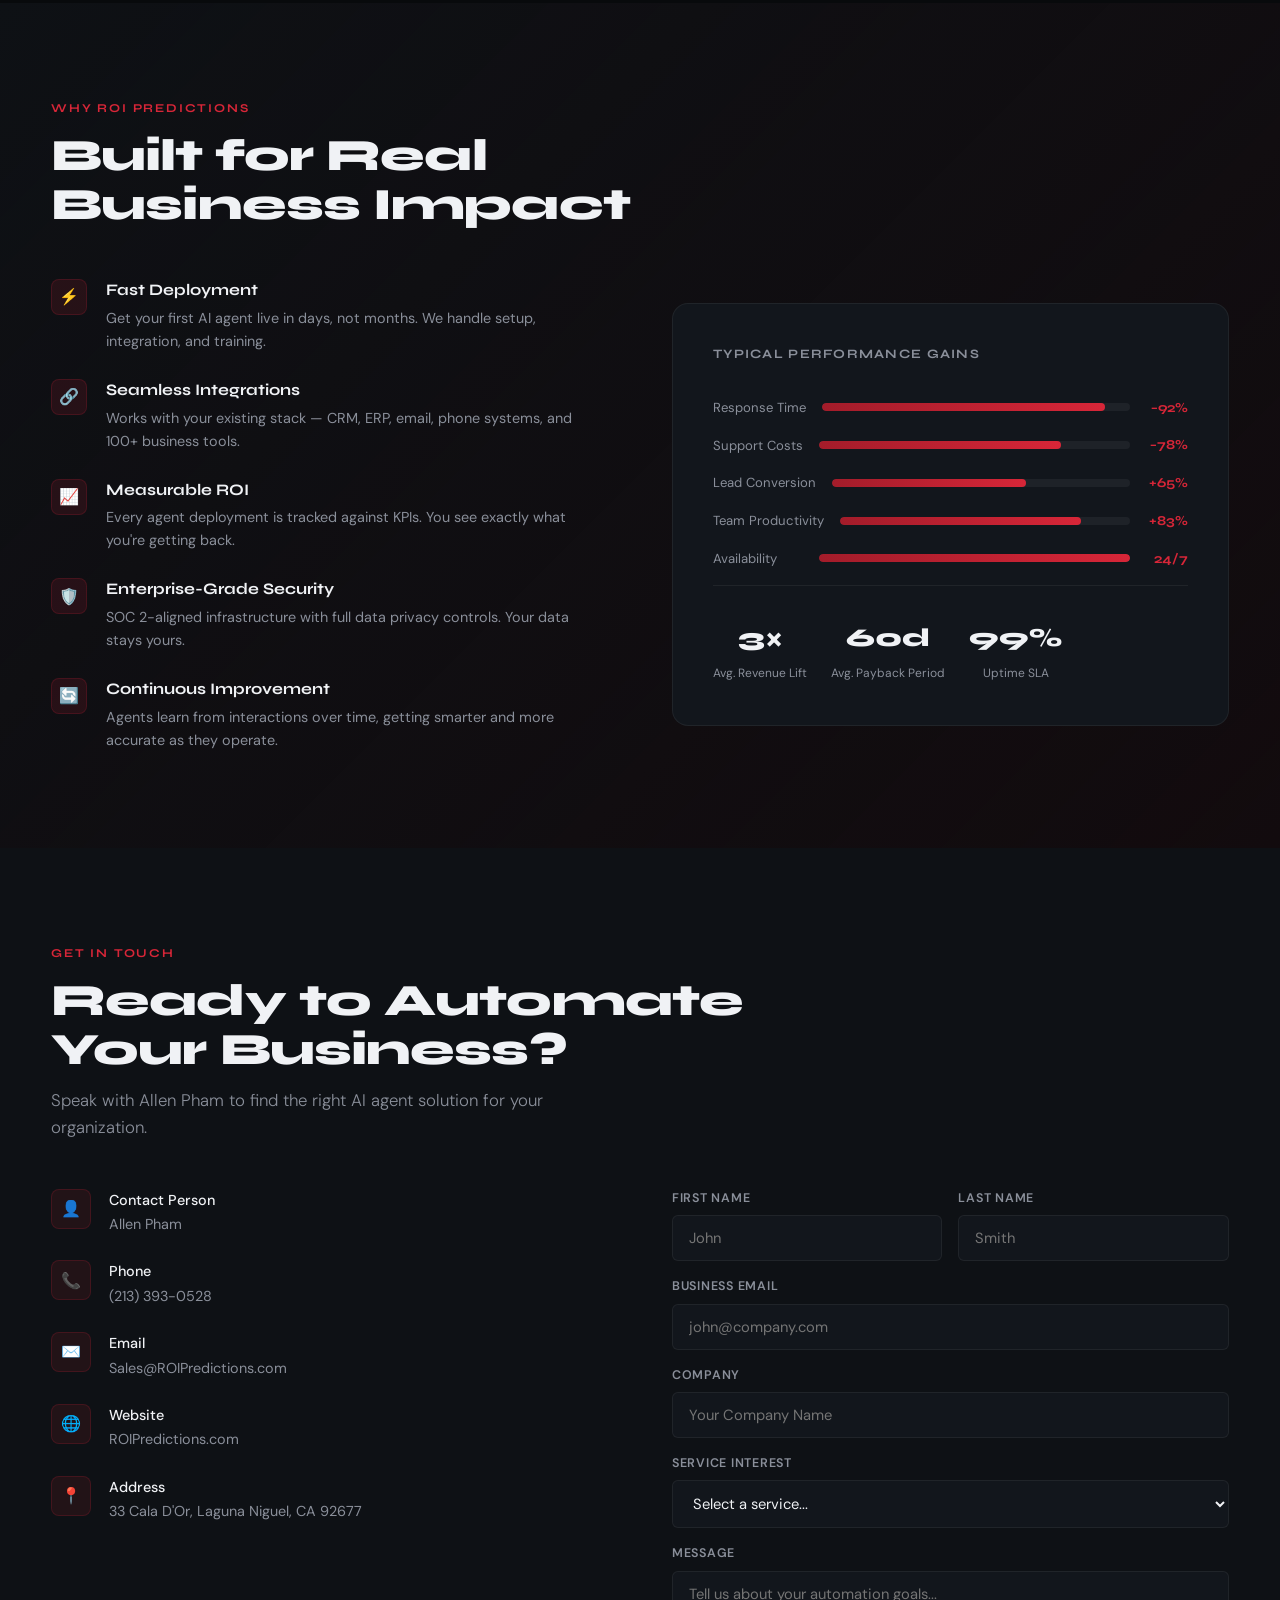
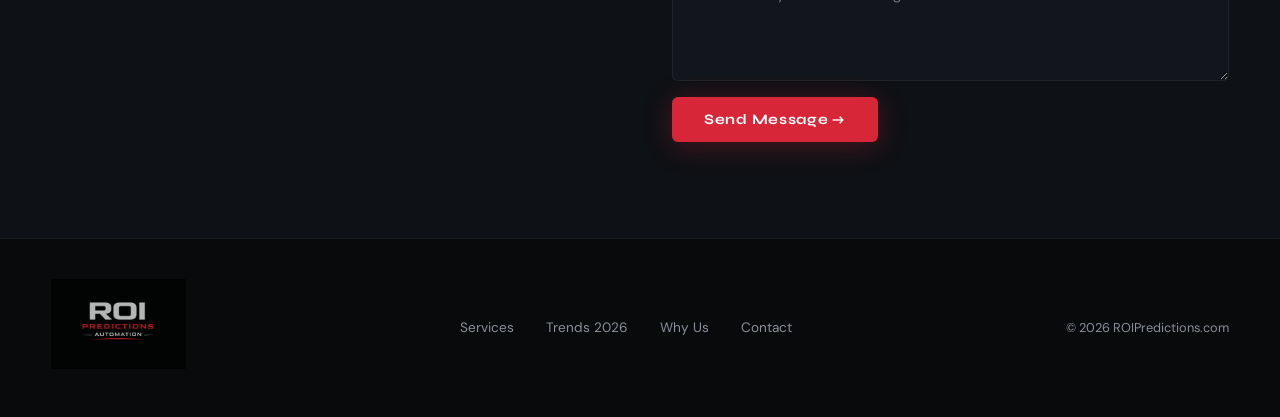
==== commit 7fb8add3: "logo" ====
--- a/index.html
+++ b/index.html
@@ -121,7 +121,7 @@
 h1 span.accent { color: var(--red); }
 
 .hero-sub {
-  max-width: 620px; margin: 1.8rem auto 0;
+  max-width: 700px; margin: 1.8rem auto 0;
   font-size: 1.15rem; color: var(--muted); font-weight: 300;
   animation: fadeUp 0.8s 0.2s ease both;
 }
@@ -230,7 +230,7 @@
 .service-num {
   position: absolute; top: 1.5rem; right: 1.8rem;
   font-family: 'Syne', sans-serif; font-size: 0.72rem;
-  font-weight: 700; color: var(--border);
+  font-weight: 700; color: rgba(255,255,255,0.9);
   letter-spacing: 0.08em;
 }
 
@@ -251,9 +251,7 @@
 .service-card--highlight:hover {
   background: linear-gradient(135deg, #181D25 0%, rgba(215,38,56,0.12) 100%);
 }
-.service-card--highlight .service-num {
-  color: rgba(215,38,56,0.5);
-}
+
 
 .tag {
   font-size: 0.72rem; padding: 0.25rem 0.7rem;
@@ -461,7 +459,9 @@
   <h1>Automate Everything.<br><span class="accent">Maximize.</span></h1>
 
   <p class="hero-sub">
-    ROI Predictions deploys intelligent AI Agents that replace manual workflows — from sales and customer support to IT, HR, and data analysis — so your team focuses on what humans do best.
+    ROI Predictions deploys intelligent AI Agents that replace manual workflows 
+	</br>— from sales and customer support to IT, HR, and data analysis 
+	</br>— so your team focuses on what humans do best.
   </p>
 
   <div class="hero-btns">
@@ -733,9 +733,9 @@
       <div class="contact-row">
         <div class="contact-icon">✉️</div>
         <div class="contact-detail">
-          <strong>Email</strong>
-          <a href="/cdn-cgi/l/email-protection#0d5e6c61687e4d5f42445d7f6869646e796462637e236e6260"><span class="__cf_email__" data-cfemail="f6a5979a9385b6a4b9bfa68493929f95829f999885d895999b">[email&#160;protected]</span></a>
-        </div>
+			<strong>Email</strong>
+			<a href="mailto:Sales@ROIPredictions.com">Sales@ROIPredictions.com</a>
+		</div>
       </div>
       <div class="contact-row">
         <div class="contact-icon">🌐</div>
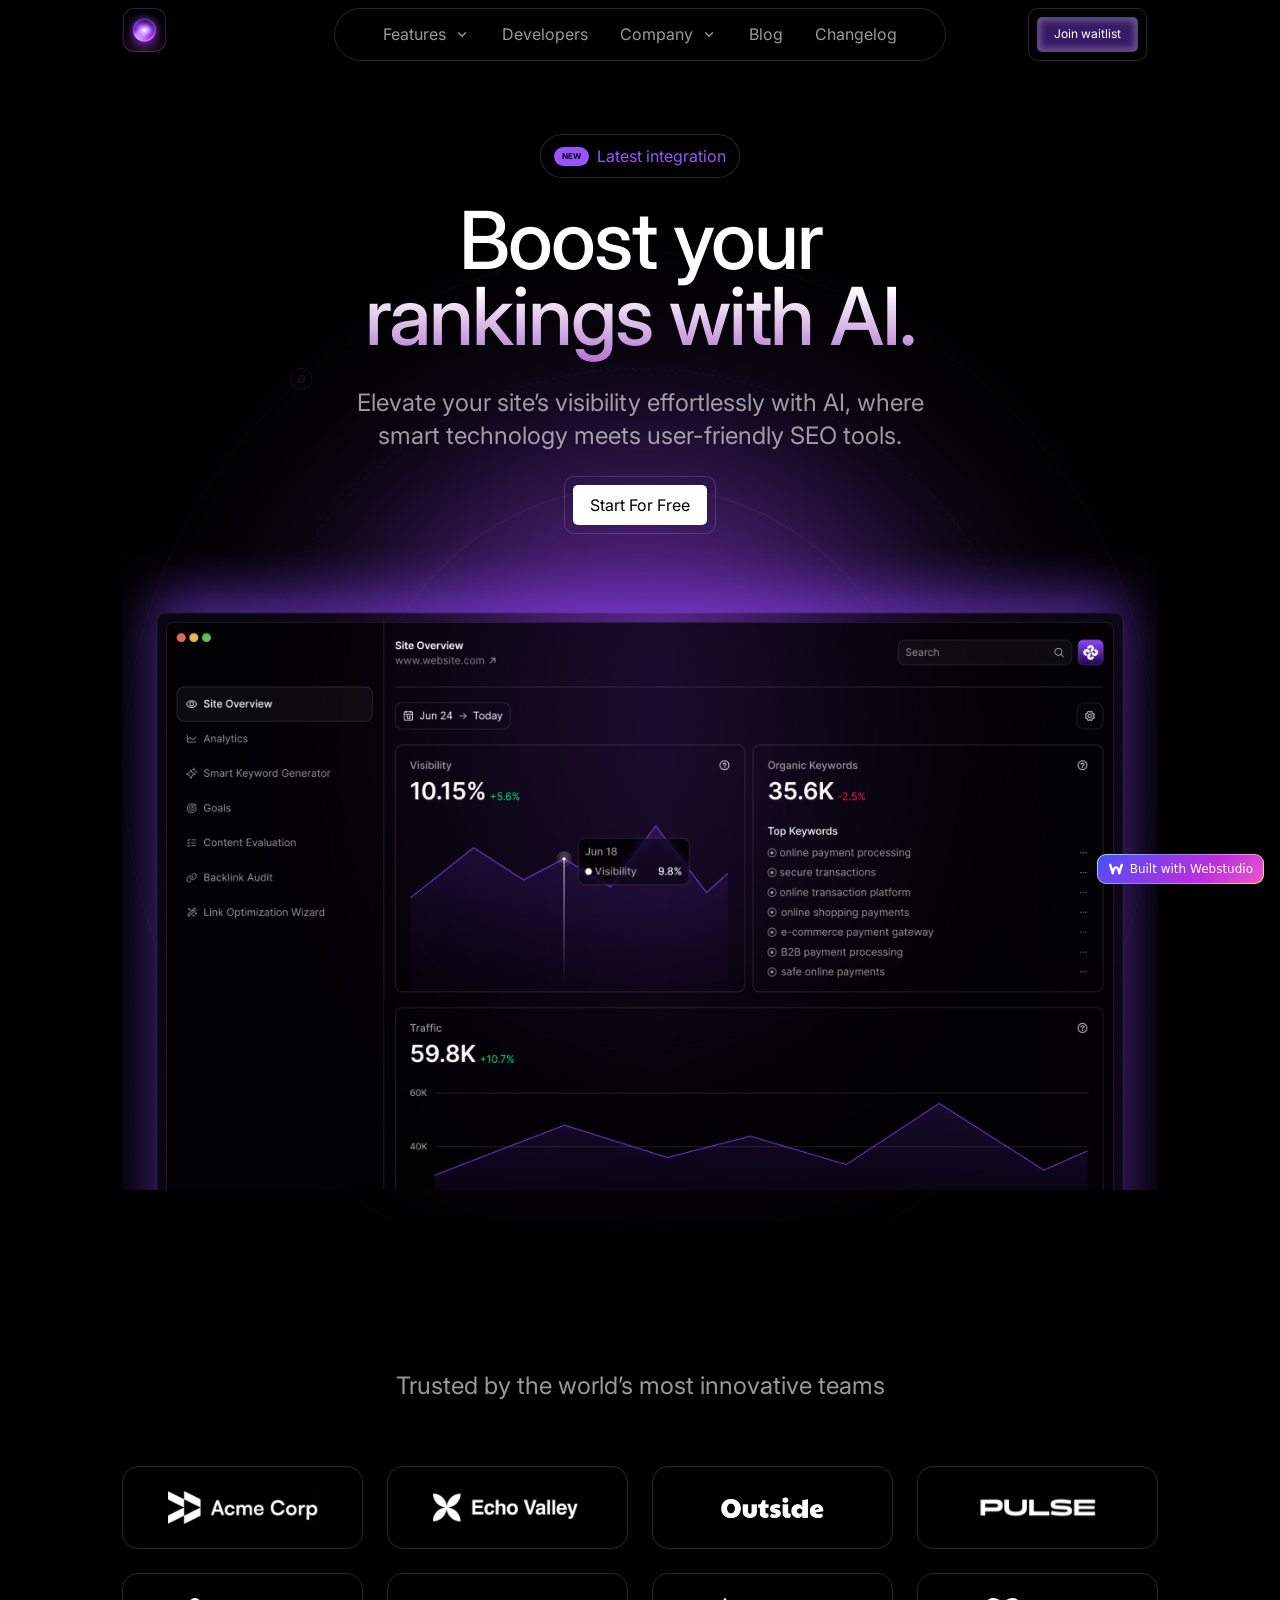
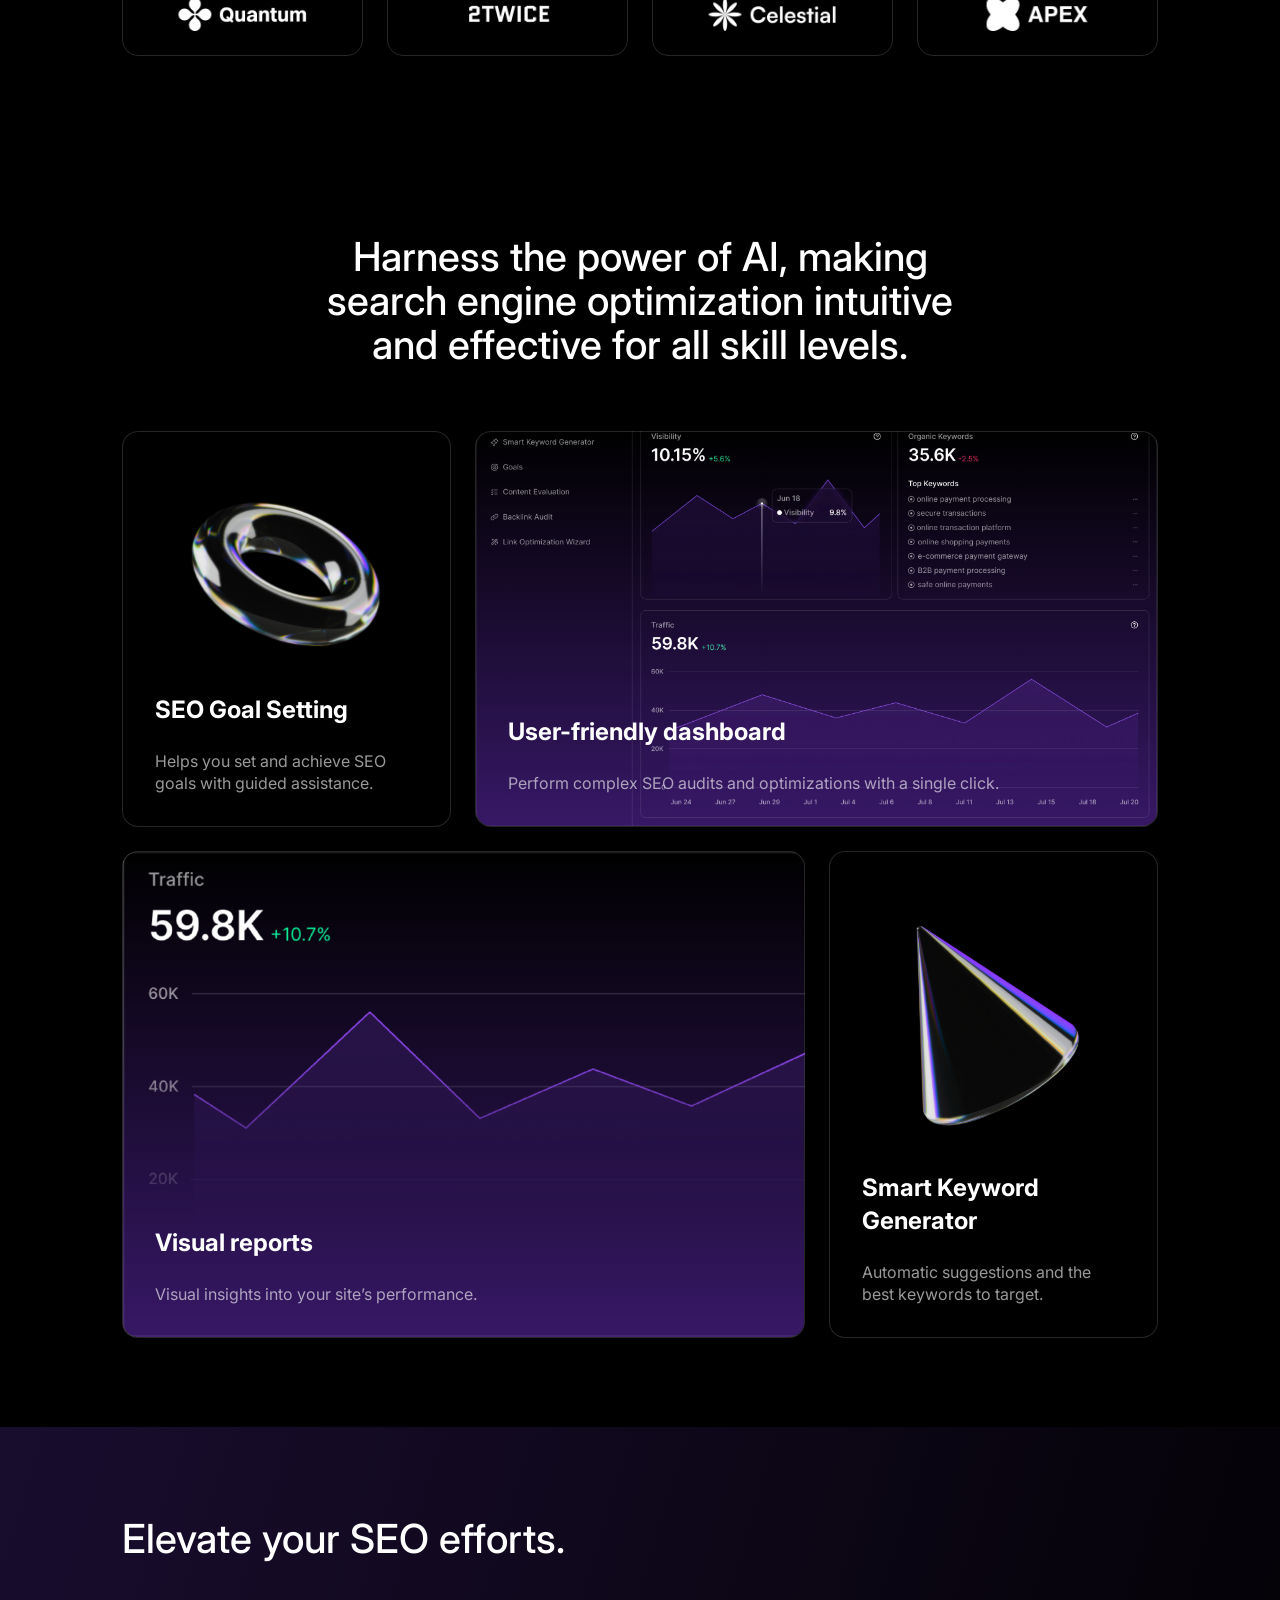
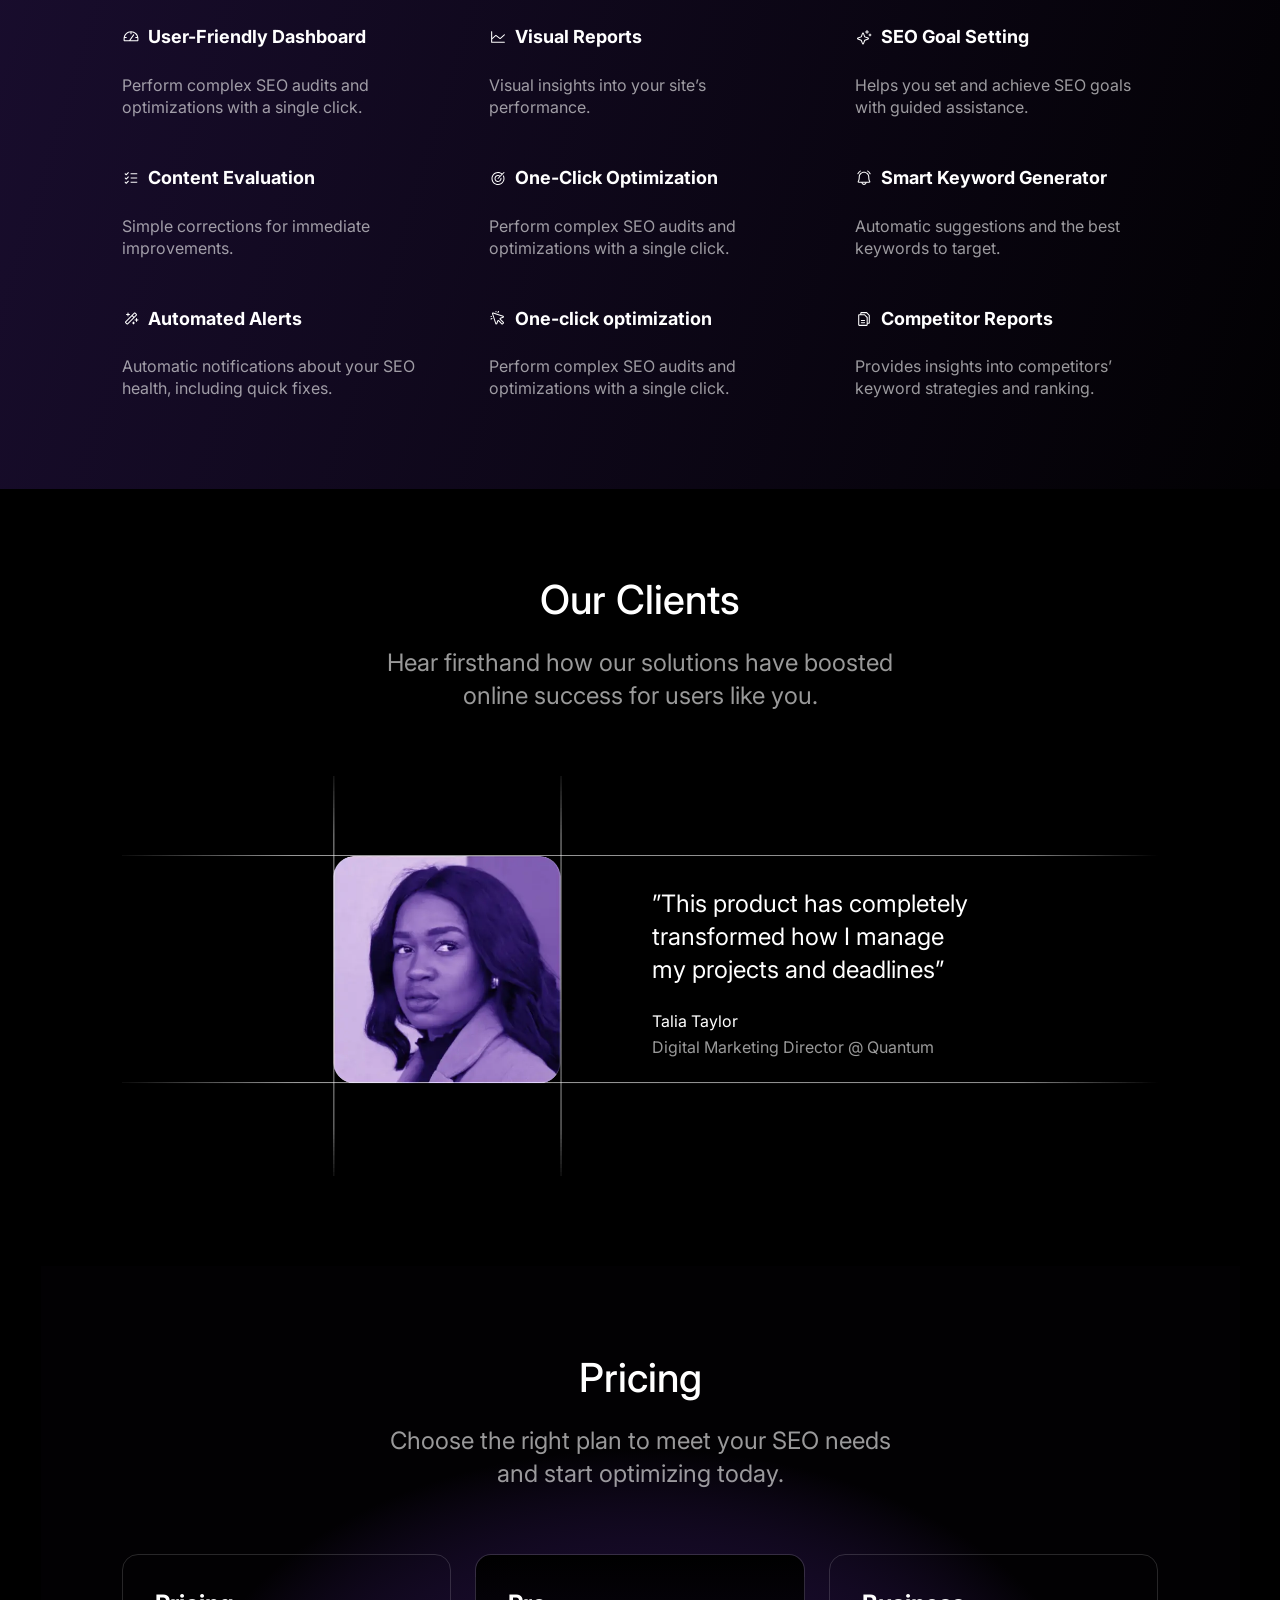
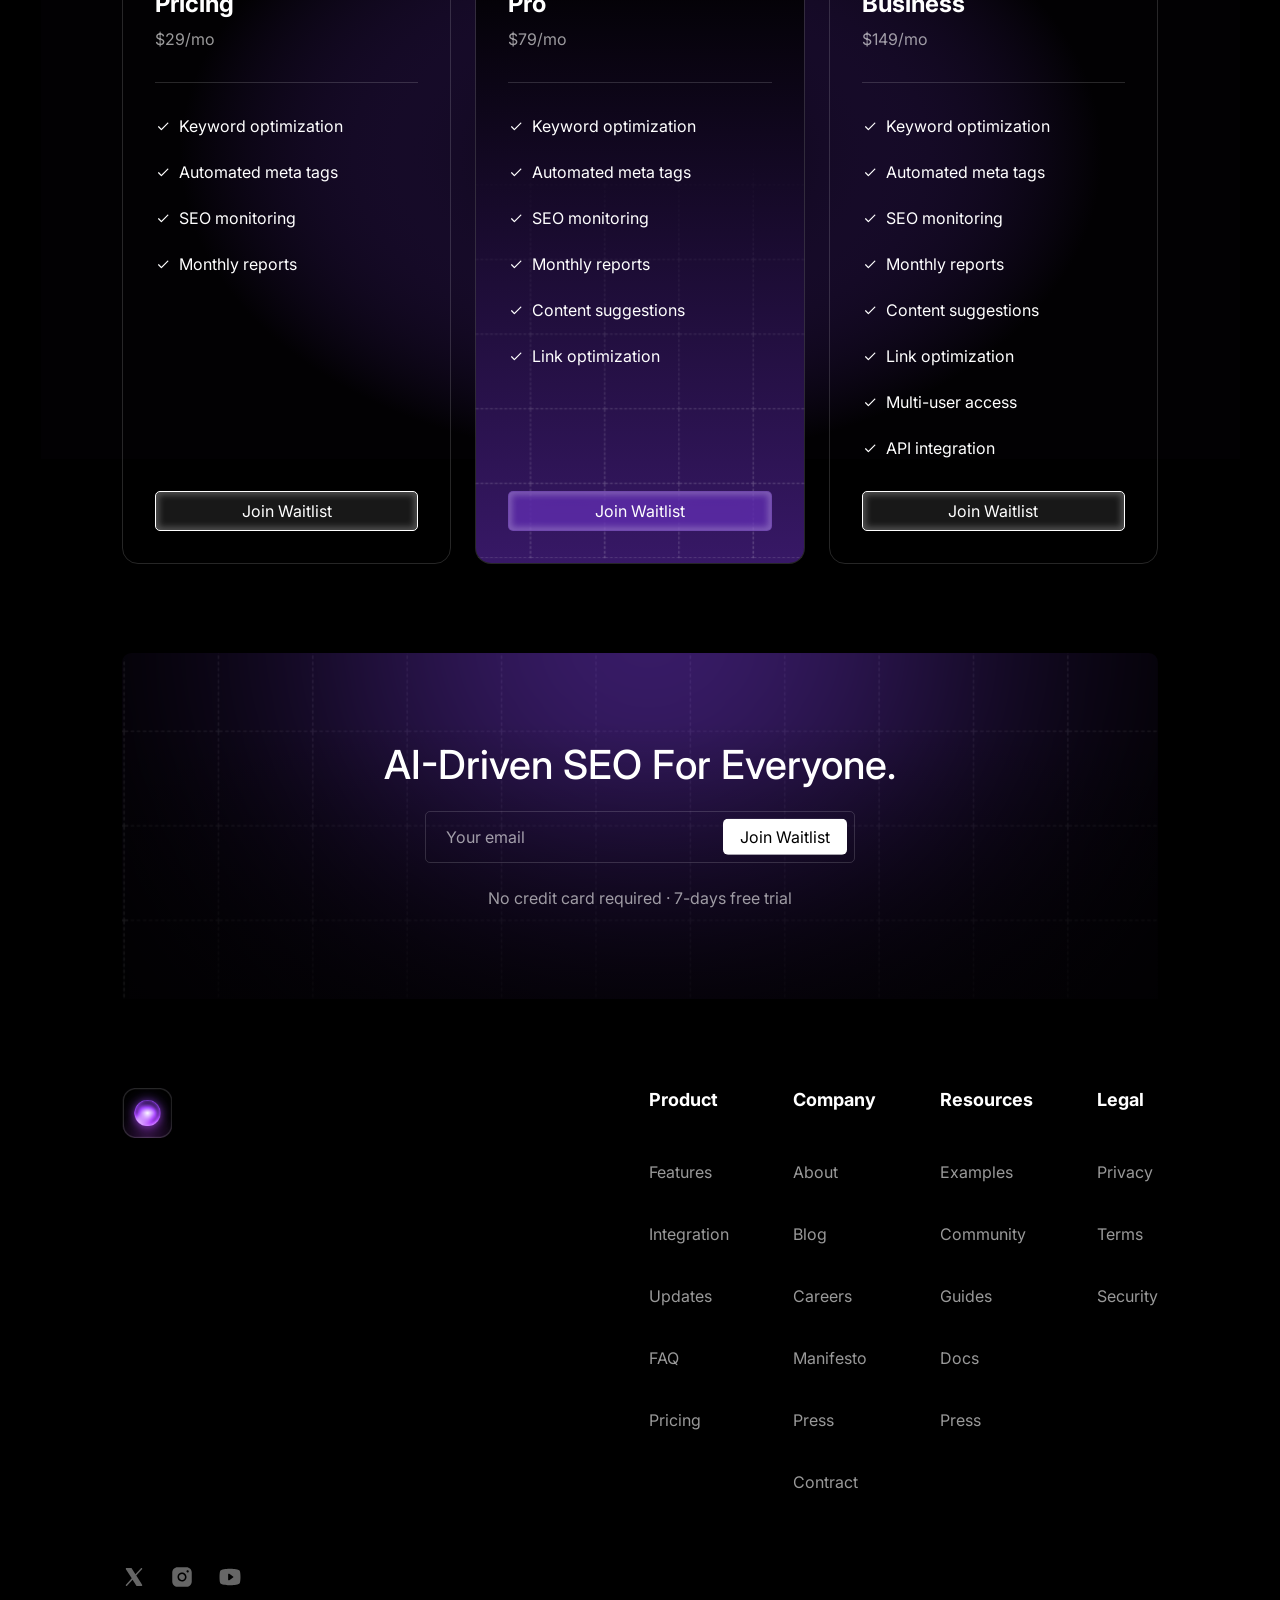
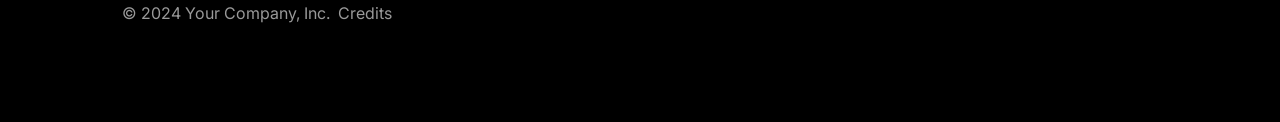
==== commit 910064c4: "ok" ====
--- a/index.html
+++ b/index.html
@@ -1,828 +1,2051 @@
-<!DOCTYPE html>
-<html lang="en">
-<head>
-<meta charset="UTF-8">
-<meta name="viewport" content="width=device-width, initial-scale=1.0">
-<title>ROI Predictions — AI Agent Solutions</title>
-<link rel="preconnect" href="https://fonts.googleapis.com">
-<link href="https://fonts.googleapis.com/css2?family=Syne:wght@400;600;700;800&family=DM+Sans:ital,wght@0,300;0,400;0,500;1,300&display=swap" rel="stylesheet">
-<style>
-:root {
-  --red: #D72638;
-  --red-dark: #a31c2a;
-  --red-glow: rgba(215,38,56,0.25);
-  --black: #080A0C;
-  --dark: #0E1115;
-  --card: #12161C;
-  --card2: #181D25;
-  --border: rgba(215,38,56,0.18);
-  --border-subtle: rgba(255,255,255,0.06);
-  --text: #F0F2F5;
-  --muted: #8A8F9A;
-  --white: #ffffff;
-}
+<!doctype html>
+<html
+  lang="en"
+  data-ws-project="3098a309-3c83-4dd0-9273-2d7c728e3123"
+  data-ws-last-published="2026-04-09T02:43:07.409Z"
+>
+  <head>
+    <link
+      rel="stylesheet"
+      type="text/css"
+      href="/assets/static/app_generated_index-6937cd5a.DacnJuhB.css"
+    />
+    <meta charset="UTF-8" />
+    <meta name="viewport" content="width=device-width,initial-scale=1" />
+    <link
+      rel="preload"
+      as="image"
+      imagesrcset="/assets/Logo_(1)_4DOjcRBy3o604SWE02Vw5.png 16w, /assets/Logo_(1)_4DOjcRBy3o604SWE02Vw5.png 32w, /assets/Logo_(1)_4DOjcRBy3o604SWE02Vw5.png 48w, /assets/Logo_(1)_4DOjcRBy3o604SWE02Vw5.png 64w, /assets/Logo_(1)_4DOjcRBy3o604SWE02Vw5.png 96w, /assets/Logo_(1)_4DOjcRBy3o604SWE02Vw5.png 128w, /assets/Logo_(1)_4DOjcRBy3o604SWE02Vw5.png 256w, /assets/Logo_(1)_4DOjcRBy3o604SWE02Vw5.png 384w"
+      imagesizes="100vw"
+    />
+    <link
+      rel="preload"
+      as="image"
+      imagesrcset="/assets/App_zL4i8sX2SEd6S0cbYRfyr.png 16w, /assets/App_zL4i8sX2SEd6S0cbYRfyr.png 32w, /assets/App_zL4i8sX2SEd6S0cbYRfyr.png 48w, /assets/App_zL4i8sX2SEd6S0cbYRfyr.png 64w, /assets/App_zL4i8sX2SEd6S0cbYRfyr.png 96w, /assets/App_zL4i8sX2SEd6S0cbYRfyr.png 128w, /assets/App_zL4i8sX2SEd6S0cbYRfyr.png 256w, /assets/App_zL4i8sX2SEd6S0cbYRfyr.png 384w, /assets/App_zL4i8sX2SEd6S0cbYRfyr.png 640w, /assets/App_zL4i8sX2SEd6S0cbYRfyr.png 750w, /assets/App_zL4i8sX2SEd6S0cbYRfyr.png 828w, /assets/App_zL4i8sX2SEd6S0cbYRfyr.png 1080w, /assets/App_zL4i8sX2SEd6S0cbYRfyr.png 1200w, /assets/App_zL4i8sX2SEd6S0cbYRfyr.png 1920w, /assets/App_zL4i8sX2SEd6S0cbYRfyr.png 2048w, /assets/App_zL4i8sX2SEd6S0cbYRfyr.png 3840w"
+      imagesizes="100vw"
+    />
+    <link rel="icon" href="/assets/logo_r1qaJQiri6sK3rPyq-Sar.svg" />
+    <link
+      rel="preload"
+      href="/assets/Inter-VariableFont_opsz_wght_5pWJ31-T_iPEwHdXmYt6P.ttf"
+      as="font"
+      crossorigin="anonymous"
+    />
+    <link
+      rel="preload"
+      href="/assets/Group_1_3Lze2enBpFNP3rVOtd0Yp.svg"
+      as="image"
+    />
+    <link
+      rel="preload"
+      href="/assets/App_Wide_2x_1_(2)_yiI7phUrEJxtQAVSp0ZeL.png"
+      as="image"
+    />
+    <link
+      rel="preload"
+      href="/assets/Pattern_79YdcihVRk2R5H0fuZxz7.svg"
+      as="image"
+    />
+    <link
+      rel="preload"
+      href="/assets/App_Wide_2x_1_(1)_69MShZLi3pDA9oCPN794H.webp"
+      as="image"
+    />
+    <link
+      rel="preload"
+      href="/assets/Group_1_(1)_WG8mUOjVoPgiB8j45YY9z.svg"
+      as="image"
+    />
+    <link
+      rel="preload"
+      href="/assets/Pricing_NtpbcNgAxOEKqt33rNA--.svg"
+      as="image"
+    />
+    <link
+      rel="preload"
+      href="/assets/Property_1_Desktop_WC1IMy9iiJ9vL4er9JyJM.webp"
+      as="image"
+    />
+    <link
+      rel="preload"
+      href="/assets/Icons_Zs8GOxaeJO22wgbZCoQDR.svg"
+      as="image"
+    />
+    <meta property="og:url" content="https://url/" />
+    <meta property="og:title" content="Boost your rankings with AI." />
+    <meta property="og:type" content="website" />
+    <meta
+      name="description"
+      content="Elevate your site’s visibility effortlessly with AI, where smart technology meets user-friendly SEO tools."
+    />
+    <meta
+      property="og:description"
+      content="Elevate your site’s visibility effortlessly with AI, where smart technology meets user-friendly SEO tools."
+    />
+    <meta
+      property="og:image"
+      content="/assets/ascend-cover_aPSGjSz0r-u7Gec3vty3n.png"
+    />
+    <meta property="twitter:card" content="summary_large_image" />
+    <title>Boost your rankings with AI.</title>
+  </head>
+  <body class="w-body">
+    <div class="w-box">
+      <div style="display: contents">
+        <div style="display: contents">
+          <div class="w-html-embed">
+            <style>
+              /* So we don't need to add a token to every paragraph to remove margin. */
+              p {
+                margin: 0;
+              }
 
-*, *::before, *::after { box-sizing: border-box; margin: 0; padding: 0; }
-
-html { scroll-behavior: smooth; }
-
-body {
-  font-family: 'DM Sans', sans-serif;
-  background: var(--black);
-  color: var(--text);
-  overflow-x: hidden;
-  line-height: 1.6;
-}
-
-/* ── NOISE OVERLAY ── */
-body::before {
-  content: '';
-  position: fixed; inset: 0;
-  background-image: url("data:image/svg+xml,%3Csvg viewBox='0 0 256 256' xmlns='http://www.w3.org/2000/svg'%3E%3Cfilter id='noise'%3E%3CfeTurbulence type='fractalNoise' baseFrequency='0.9' numOctaves='4' stitchTiles='stitch'/%3E%3C/filter%3E%3Crect width='100%25' height='100%25' filter='url(%23noise)' opacity='0.03'/%3E%3C/svg%3E");
-  pointer-events: none; z-index: 0; opacity: 0.4;
-}
-
-/* ── NAV ── */
-nav {
-  position: fixed; top: 0; left: 0; right: 0; z-index: 100;
-  display: flex; align-items: center; justify-content: space-between;
-  padding: 1.1rem 4vw;
-  background: rgba(8,10,12,0.75);
-  backdrop-filter: blur(18px);
-  border-bottom: 1px solid var(--border-subtle);
-}
-
-.nav-logo img { height: 44px; }
-
-.nav-links {
-  display: flex; gap: 2.2rem; list-style: none;
-}
-.nav-links a {
-  color: var(--muted); text-decoration: none;
-  font-family: 'Syne', sans-serif; font-size: 0.85rem; font-weight: 600;
-  letter-spacing: 0.08em; text-transform: uppercase;
-  transition: color 0.2s;
-}
-.nav-links a:hover { color: var(--red); }
-
-.nav-cta {
-  background: var(--red); color: #fff;
-  padding: 0.55rem 1.4rem; border-radius: 4px;
-  text-decoration: none; font-family: 'Syne', sans-serif;
-  font-size: 0.82rem; font-weight: 700; letter-spacing: 0.06em;
-  text-transform: uppercase; transition: background 0.2s, box-shadow 0.2s;
-}
-.nav-cta:hover { background: var(--red-dark); box-shadow: 0 0 24px var(--red-glow); }
-
-/* ── HERO ── */
-#hero {
-  position: relative; min-height: 100vh;
-  display: flex; flex-direction: column; align-items: center; justify-content: center;
-  text-align: center; padding: 8rem 2rem 5rem;
-  overflow: hidden;
-}
-
-.hero-grid-bg {
-  position: absolute; inset: 0;
-  background-image:
-    linear-gradient(rgba(215,38,56,0.07) 1px, transparent 1px),
-    linear-gradient(90deg, rgba(215,38,56,0.07) 1px, transparent 1px);
-  background-size: 60px 60px;
-  mask-image: radial-gradient(ellipse 80% 70% at 50% 50%, black 30%, transparent 100%);
-}
-
-.hero-orb {
-  position: absolute; border-radius: 50%; filter: blur(80px); pointer-events: none;
-}
-.orb1 { width: 600px; height: 600px; background: radial-gradient(circle, rgba(215,38,56,0.18) 0%, transparent 70%); top: -100px; left: -100px; }
-.orb2 { width: 400px; height: 400px; background: radial-gradient(circle, rgba(215,38,56,0.12) 0%, transparent 70%); bottom: 50px; right: -50px; }
-
-.hero-badge {
-  display: inline-flex; align-items: center; gap: 0.5rem;
-  border: 1px solid var(--border); border-radius: 100px;
-  padding: 0.4rem 1.1rem; margin-bottom: 2rem;
-  font-size: 0.78rem; font-weight: 500; color: var(--red);
-  letter-spacing: 0.1em; text-transform: uppercase;
-  background: rgba(215,38,56,0.06);
-  animation: fadeUp 0.8s ease both;
-}
-.hero-badge::before { content: '●'; font-size: 0.6rem; animation: pulse 2s infinite; }
-
-@keyframes pulse { 0%,100%{opacity:1} 50%{opacity:0.3} }
-
-h1 {
-  font-family: 'Syne', sans-serif;
-  font-size: clamp(2.8rem, 6vw, 5.5rem);
-  font-weight: 800; line-height: 1.05;
-  letter-spacing: -0.03em;
-  animation: fadeUp 0.8s 0.1s ease both;
-}
-
-h1 span.accent { color: var(--red); }
-
-.hero-sub {
-  max-width: 700px; margin: 1.8rem auto 0;
-  font-size: 1.15rem; color: var(--muted); font-weight: 300;
-  animation: fadeUp 0.8s 0.2s ease both;
-}
-
-.hero-btns {
-  display: flex; gap: 1rem; justify-content: center; flex-wrap: wrap;
-  margin-top: 2.8rem;
-  animation: fadeUp 0.8s 0.3s ease both;
-}
-
-.btn-primary {
-  background: var(--red); color: #fff; border: none;
-  padding: 0.85rem 2.2rem; border-radius: 4px; cursor: pointer;
-  font-family: 'Syne', sans-serif; font-weight: 700;
-  font-size: 0.9rem; letter-spacing: 0.05em;
-  text-decoration: none; transition: all 0.2s;
-  box-shadow: 0 4px 32px rgba(215,38,56,0.35);
-}
-.btn-primary:hover { background: var(--red-dark); transform: translateY(-2px); }
-
-.btn-ghost {
-  background: transparent; color: var(--text);
-  border: 1px solid var(--border-subtle);
-  padding: 0.85rem 2.2rem; border-radius: 4px; cursor: pointer;
-  font-family: 'Syne', sans-serif; font-weight: 600;
-  font-size: 0.9rem; letter-spacing: 0.05em;
-  text-decoration: none; transition: all 0.2s;
-}
-.btn-ghost:hover { border-color: var(--red); color: var(--red); }
-
-.hero-stats {
-  display: flex; gap: 3rem; justify-content: center; flex-wrap: wrap;
-  margin-top: 4rem; padding-top: 3rem;
-  border-top: 1px solid var(--border-subtle);
-  animation: fadeUp 0.8s 0.45s ease both;
-}
-
-.stat { text-align: center; }
-.stat-num {
-  font-family: 'Syne', sans-serif; font-size: 2.2rem; font-weight: 800;
-  color: var(--red); display: block;
-}
-.stat-label { font-size: 0.82rem; color: var(--muted); letter-spacing: 0.05em; }
-
-@keyframes fadeUp {
-  from { opacity: 0; transform: translateY(28px); }
-  to { opacity: 1; transform: translateY(0); }
-}
-
-/* ── SECTION SHARED ── */
-section { position: relative; padding: 6rem 4vw; }
-
-.section-label {
-  font-family: 'Syne', sans-serif; font-size: 0.75rem; font-weight: 700;
-  letter-spacing: 0.15em; text-transform: uppercase;
-  color: var(--red); margin-bottom: 0.8rem;
-}
-
-.section-title {
-  font-family: 'Syne', sans-serif;
-  font-size: clamp(2rem, 3.5vw, 3rem);
-  font-weight: 800; line-height: 1.1; letter-spacing: -0.02em;
-}
-
-.section-sub {
-  color: var(--muted); font-size: 1.05rem; font-weight: 300;
-  max-width: 560px; margin-top: 0.8rem;
-}
-
-/* ── SERVICES ── */
-#services { background: var(--dark); }
-
-.services-header { margin-bottom: 3.5rem; }
-
-.services-grid {
-  display: grid;
-  grid-template-columns: repeat(auto-fill, minmax(320px, 1fr));
-  gap: 1.5px;
-  border: 1.5px solid var(--border-subtle);
-  border-radius: 12px; overflow: hidden;
-}
-
-.service-card {
-  background: var(--card);
-  padding: 2.2rem 2rem;
-  transition: background 0.25s;
-  position: relative; overflow: hidden;
-}
-
-.service-card::before {
-  content: '';
-  position: absolute; top: 0; left: 0; right: 0; height: 2px;
-  background: linear-gradient(90deg, transparent, var(--red), transparent);
-  transform: scaleX(0); transition: transform 0.4s;
-}
-.service-card:hover::before { transform: scaleX(1); }
-.service-card:hover { background: var(--card2); }
-
-.service-icon {
-  width: 48px; height: 48px; border-radius: 10px;
-  background: rgba(215,38,56,0.12); border: 1px solid var(--border);
-  display: flex; align-items: center; justify-content: center;
-  font-size: 1.4rem; margin-bottom: 1.4rem;
-}
-
-.service-num {
-  position: absolute; top: 1.5rem; right: 1.8rem;
-  font-family: 'Syne', sans-serif; font-size: 0.72rem;
-  font-weight: 700; color: rgba(255,255,255,0.9);
-  letter-spacing: 0.08em;
-}
-
-.service-title {
-  font-family: 'Syne', sans-serif;
-  font-size: 1.15rem; font-weight: 700; margin-bottom: 0.7rem;
-}
-
-.service-desc { font-size: 0.9rem; color: var(--muted); line-height: 1.65; margin-bottom: 1.2rem; }
-
-.service-tags { display: flex; flex-wrap: wrap; gap: 0.4rem; }
-
-/* Highlight cards for 07 & 08 */
-.service-card--highlight {
-  background: linear-gradient(135deg, #12161C 0%, rgba(215,38,56,0.07) 100%);
-  border-left: 2px solid rgba(215,38,56,0.35);
-}
-.service-card--highlight:hover {
-  background: linear-gradient(135deg, #181D25 0%, rgba(215,38,56,0.12) 100%);
-}
-
-
-.tag {
-  font-size: 0.72rem; padding: 0.25rem 0.7rem;
-  border: 1px solid var(--border-subtle); border-radius: 100px;
-  color: var(--muted); font-weight: 500;
-}
-
-/* ── TREND SECTION ── */
-#trends {
-  background: var(--black);
-}
-
-.trends-grid {
-  display: grid; grid-template-columns: 1fr 1fr; gap: 1.5rem;
-  margin-top: 3rem;
-}
-
-.trend-card {
-  background: var(--card); border: 1px solid var(--border-subtle);
-  border-radius: 12px; padding: 2.2rem 2rem;
-  position: relative; overflow: hidden;
-}
-
-.trend-card::after {
-  content: '';
-  position: absolute; bottom: 0; left: 0; right: 0; height: 1px;
-  background: linear-gradient(90deg, transparent, var(--red) 50%, transparent);
-}
-
-.trend-icon { font-size: 2.5rem; margin-bottom: 1rem; }
-.trend-title {
-  font-family: 'Syne', sans-serif; font-size: 1.2rem; font-weight: 700; margin-bottom: 0.6rem;
-}
-.trend-desc { color: var(--muted); font-size: 0.9rem; line-height: 1.65; }
-
-/* ── WHY ── */
-#why {
-  background: linear-gradient(135deg, var(--dark) 0%, rgba(215,38,56,0.05) 100%);
-}
-
-.why-grid {
-  display: grid; grid-template-columns: 1fr 1fr; gap: 4rem;
-  align-items: center; margin-top: 3rem;
-}
-
-.why-list { list-style: none; display: flex; flex-direction: column; gap: 1.5rem; }
-.why-item {
-  display: flex; gap: 1.2rem; align-items: flex-start;
-}
-.why-dot {
-  width: 36px; height: 36px; min-width: 36px;
-  border-radius: 8px; background: rgba(215,38,56,0.12);
-  border: 1px solid var(--border);
-  display: flex; align-items: center; justify-content: center;
-  font-size: 1rem; margin-top: 2px;
-}
-.why-text h4 {
-  font-family: 'Syne', sans-serif; font-weight: 700; margin-bottom: 0.25rem;
-}
-.why-text p { color: var(--muted); font-size: 0.9rem; }
-
-.why-visual {
-  position: relative; border-radius: 16px; overflow: hidden;
-  background: var(--card); border: 1px solid var(--border-subtle);
-  padding: 2.5rem;
-  min-height: 380px; display: flex; flex-direction: column; justify-content: space-between;
-}
-
-.why-visual-title {
-  font-family: 'Syne', sans-serif; font-size: 0.8rem; font-weight: 700;
-  color: var(--muted); letter-spacing: 0.1em; text-transform: uppercase; margin-bottom: 2rem;
-}
-
-.roi-bar-row { display: flex; align-items: center; gap: 1rem; margin-bottom: 1rem; }
-.roi-bar-label { font-size: 0.82rem; color: var(--muted); min-width: 90px; }
-.roi-bar-track { flex: 1; height: 8px; background: rgba(255,255,255,0.05); border-radius: 100px; overflow: hidden; }
-.roi-bar-fill {
-  height: 100%; border-radius: 100px;
-  background: linear-gradient(90deg, var(--red-dark), var(--red));
-  animation: barGrow 1.5s ease both;
-}
-@keyframes barGrow { from { width: 0 !important; } }
-.roi-bar-pct { font-family: 'Syne', sans-serif; font-weight: 700; font-size: 0.85rem; color: var(--red); min-width: 42px; text-align: right; }
-
-.why-visual-bottom {
-  padding-top: 2rem; border-top: 1px solid var(--border-subtle);
-  display: flex; gap: 1.5rem;
-}
-.mini-stat { text-align: center; }
-.mini-stat-num { font-family: 'Syne', sans-serif; font-size: 1.6rem; font-weight: 800; color: var(--text); display: block; }
-.mini-stat-label { font-size: 0.75rem; color: var(--muted); }
-
-/* ── CONTACT ── */
-#contact {
-  background: var(--dark);
-}
-
-.contact-wrap {
-  display: grid; grid-template-columns: 1fr 1fr; gap: 4rem; margin-top: 3rem;
-}
-
-.contact-info { display: flex; flex-direction: column; gap: 1.5rem; }
-
-.contact-row {
-  display: flex; align-items: flex-start; gap: 1.1rem;
-}
-.contact-icon {
-  width: 40px; height: 40px; min-width: 40px;
-  border-radius: 8px; background: rgba(215,38,56,0.1);
-  border: 1px solid var(--border);
-  display: flex; align-items: center; justify-content: center; font-size: 1rem;
-}
-.contact-detail { font-size: 0.9rem; color: var(--muted); }
-.contact-detail strong { color: var(--text); display: block; margin-bottom: 0.1rem; font-weight: 500; }
-.contact-detail a { color: var(--muted); text-decoration: none; }
-.contact-detail a:hover { color: var(--red); }
-
-.contact-form { display: flex; flex-direction: column; gap: 1rem; }
-
-.form-row { display: grid; grid-template-columns: 1fr 1fr; gap: 1rem; }
-
-.form-field {
-  display: flex; flex-direction: column; gap: 0.4rem;
-}
-.form-field label {
-  font-size: 0.78rem; font-weight: 600; color: var(--muted);
-  letter-spacing: 0.06em; text-transform: uppercase;
-}
-.form-field input, .form-field textarea, .form-field select {
-  background: var(--card); border: 1px solid var(--border-subtle);
-  border-radius: 6px; padding: 0.75rem 1rem;
-  color: var(--text); font-family: 'DM Sans', sans-serif; font-size: 0.92rem;
-  transition: border-color 0.2s, box-shadow 0.2s;
-  outline: none; width: 100%;
-}
-.form-field input:focus, .form-field textarea:focus, .form-field select:focus {
-  border-color: var(--red); box-shadow: 0 0 0 3px var(--red-glow);
-}
-.form-field textarea { resize: vertical; min-height: 110px; }
-
-.form-submit {
-  background: var(--red); color: #fff; border: none;
-  padding: 0.9rem 2rem; border-radius: 6px; cursor: pointer;
-  font-family: 'Syne', sans-serif; font-weight: 700; font-size: 0.9rem;
-  letter-spacing: 0.05em; transition: all 0.2s;
-  box-shadow: 0 4px 28px rgba(215,38,56,0.3);
-  align-self: flex-start;
-}
-.form-submit:hover { background: var(--red-dark); transform: translateY(-2px); }
-
-/* ── FOOTER ── */
-footer {
-  background: var(--black); border-top: 1px solid var(--border-subtle);
-  padding: 2.5rem 4vw;
-  display: flex; align-items: center; justify-content: space-between; flex-wrap: wrap; gap: 1rem;
-}
-
-.footer-logo img { height: 36px; opacity: 0.7; }
-
-.footer-links { display: flex; gap: 2rem; }
-.footer-links a { color: var(--muted); text-decoration: none; font-size: 0.85rem; transition: color 0.2s; }
-.footer-links a:hover { color: var(--red); }
-
-.footer-copy { color: var(--muted); font-size: 0.8rem; }
-
-/* ── RESPONSIVE ── */
-@media (max-width: 900px) {
-  .trends-grid, .why-grid, .contact-wrap { grid-template-columns: 1fr; }
-  .nav-links { display: none; }
-  .form-row { grid-template-columns: 1fr; }
-  .hero-stats { gap: 2rem; }
-}
-@media (max-width: 600px) {
-  nav { padding: 1rem 5vw; }
-  section { padding: 4rem 5vw; }
-  .hero-btns { flex-direction: column; align-items: center; }
-}
-</style>
-</head>
-<body>
-
-<!-- NAV -->
-<nav>
-  <div class="nav-logo">
-     <a href=""><img src="img/logo_white.png" alt="" style="height: 90px;"></a>
-</div>
-  </div>
-  <ul class="nav-links">
-    <li><a href="#services">Services</a></li>
-    <li><a href="#trends">Trends</a></li>
-    <li><a href="#why">Why Us</a></li>
-    <li><a href="#contact">Contact</a></li>
-  </ul>
-  <a href="#contact" class="nav-cta">Get Started</a>
-</nav>
-
-<!-- HERO -->
-<section id="hero">
-  <div class="hero-grid-bg"></div>
-  <div class="hero-orb orb1"></div>
-  <div class="hero-orb orb2"></div>
-		</br>
-  <div class="hero-badge">2026 AI Agent Solutions</div>
-
-  <h1>Automate Everything.<br><span class="accent">Maximize.</span></h1>
-
-  <p class="hero-sub">
-    ROI Predictions deploys intelligent AI Agents that replace manual workflows 
-	</br>— from sales and customer support to IT, HR, and data analysis 
-	</br>— so your team focuses on what humans do best.
-  </p>
-
-  <div class="hero-btns">
-    <a href="#services" class="btn-primary">Explore Our Solutions</a>
-    <a href="#contact" class="btn-ghost">Talk to Allen Pham →</a>
-  </div>
-
-  <div class="hero-stats">
-    <div class="stat">
-      <span class="stat-num">7+</span>
-      <span class="stat-label">AI Agent Types</span>
-    </div>
-    <div class="stat">
-      <span class="stat-num">24/7</span>
-      <span class="stat-label">Always-On Operations</span>
-    </div>
-    <div class="stat">
-      <span class="stat-num">80%</span>
-      <span class="stat-label">Cost Reduction</span>
-    </div>
-    <div class="stat">
-      <span class="stat-num">∞</span>
-      <span class="stat-label">Scalability</span>
-    </div>
-  </div>
-</section>
-
-<!-- SERVICES -->
-<section id="services">
-  <div class="services-header">
-    <div class="section-label">What We Do</div>
-    <h2 class="section-title">AI Agents for Every<br>Business Function</h2>
-    <p class="section-sub">From the first customer touchpoint to back-office automation — our AI agents handle it end-to-end.</p>
-  </div>
-
-  <div class="services-grid">
-
-    <div class="service-card">
-      <span class="service-num">01</span>
-      <div class="service-icon">🎙️</div>
-      <div class="service-title">Voice Agent AI</div>
-      <p class="service-desc">Automated inbound & outbound calls, 24/7 customer care, appointment confirmation, and voice-driven sales — without hiring a single operator.</p>
-      <div class="service-tags">
-        <span class="tag">Call Center</span>
-        <span class="tag">24/7 Support</span>
-        <span class="tag">Appointment Booking</span>
-        <span class="tag">Post-Sale Surveys</span>
-      </div>
-    </div>
-
-    <div class="service-card">
-      <span class="service-num">02</span>
-      <div class="service-icon">💬</div>
-      <div class="service-title">Customer Support Agent</div>
-      <p class="service-desc">Instant chat & email responses, order lookups, returns handling, and intelligent ticket routing — delivering enterprise-grade CX at startup costs.</p>
-      <div class="service-tags">
-        <span class="tag">Chatbot</span>
-        <span class="tag">Email Automation</span>
-        <span class="tag">Ticket Routing</span>
-        <span class="tag">Returns & Refunds</span>
-      </div>
-    </div>
-
-    <div class="service-card">
-      <span class="service-num">03</span>
-      <div class="service-icon">🚀</div>
-      <div class="service-title">Sales & Lead Generation</div>
-      <p class="service-desc">Autonomous prospecting, personalized outreach emails, quote generation, and meeting scheduling — your AI sales rep never sleeps.</p>
-      <div class="service-tags">
-        <span class="tag">Outreach</span>
-        <span class="tag">Lead Scoring</span>
-        <span class="tag">Quote Automation</span>
-        <span class="tag">CRM Sync</span>
-      </div>
-    </div>
-
-    <div class="service-card">
-      <span class="service-num">04</span>
-      <div class="service-icon">🖥️</div>
-      <div class="service-title">IT & Helpdesk Agent</div>
-      <p class="service-desc">Intelligent ticket triage, password management, server monitoring, and automated resolution of the most common technical issues — before your team even notices.</p>
-      <div class="service-tags">
-        <span class="tag">Triage</span>
-        <span class="tag">Auto-Resolution</span>
-        <span class="tag">Access Control</span>
-        <span class="tag">MSP Ready</span>
-      </div>
-    </div>
-
-    <div class="service-card">
-      <span class="service-num">05</span>
-      <div class="service-icon">👥</div>
-      <div class="service-title">HR & Onboarding Agent</div>
-      <p class="service-desc">CV screening, interview scheduling, employee onboarding workflows, internal policy Q&A, and automated contract delivery — HR automation at scale.</p>
-      <div class="service-tags">
-        <span class="tag">Recruiting</span>
-        <span class="tag">Onboarding</span>
-        <span class="tag">Internal Q&A</span>
-        <span class="tag">Contract Automation</span>
-      </div>
-    </div>
-
-    <div class="service-card">
-      <span class="service-num">06</span>
-      <div class="service-icon">📊</div>
-      <div class="service-title">Data Analysis & Research</div>
-      <p class="service-desc">Automated reports, revenue dashboards, competitive research, and market trend synthesis — turning raw data into strategic insights on demand.</p>
-      <div class="service-tags">
-        <span class="tag">Auto Reports</span>
-        <span class="tag">Market Research</span>
-        <span class="tag">Dashboards</span>
-        <span class="tag">Competitor Intel</span>
-      </div>
-    </div>
-
-    <div class="service-card service-card--highlight">
-      <span class="service-num">07</span>
-      <div class="service-icon">⚙️</div>
-      <div class="service-title">Workflow Automation</div>
-      <p class="service-desc">Connect CRM, email, accounting, and project tools into seamless multi-step workflows. Trigger invoice creation on new orders, sync data across platforms — fully automated.</p>
-      <div class="service-tags">
-        <span class="tag">CRM Integration</span>
-        <span class="tag">Multi-App Sync</span>
-        <span class="tag">Invoice Auto</span>
-        <span class="tag">MS 365</span>
-      </div>
-    </div>
-
-    <div class="service-card service-card--highlight">
-      <span class="service-num">08</span>
-      <div class="service-icon">🤖</div>
-      <div class="service-title">Multi-Agent Orchestration</div>
-      <p class="service-desc">Deploy a full ecosystem of specialized agents working in sync — Sales, Support, Finance, and HR agents coordinating autonomously to hit shared business goals 24/7.</p>
-      <div class="service-tags">
-        <span class="tag">Agent Teams</span>
-        <span class="tag">Autonomous Planning</span>
-        <span class="tag">Self-Correction</span>
-        <span class="tag">Enterprise Scale</span>
-      </div>
-    </div>
-
-  </div>
-</section>
-
-<!-- TRENDS -->
-<section id="trends">
-  <div class="section-label">2026 Outlook</div>
-  <h2 class="section-title">Trends Shaping the<br>Future of Work</h2>
-  <p class="section-sub">The AI agent landscape is evolving fast. Here's what's driving business transformation this year.</p>
-
-  <div class="trends-grid">
-    <div class="trend-card">
-      <div class="trend-icon">🤝</div>
-      <div class="trend-title">Multi-Agent Systems</div>
-      <p class="trend-desc">Instead of one agent doing everything, leading companies now deploy specialized agent teams — a Sales Agent, a Support Agent, a Finance Agent — all coordinating autonomously to hit shared business goals. ROI Predictions designs and orchestrates these entire ecosystems.</p>
-    </div>
-    <div class="trend-card">
-      <div class="trend-icon">🧠</div>
-      <div class="trend-title">Higher Autonomy & Self-Correction</div>
-      <p class="trend-desc">Modern AI agents don't just react — they plan ahead, detect errors, and self-correct without human intervention. This means fewer bottlenecks, more reliable execution, and operations that truly run 24/7 without babysitting.</p>
-    </div>
-  </div>
-</section>
-
-<!-- WHY -->
-<section id="why">
-  <div class="section-label">Why ROI Predictions</div>
-  <h2 class="section-title">Built for Real<br>Business Impact</h2>
-
-  <div class="why-grid">
-    <ul class="why-list">
-      <li class="why-item">
-        <div class="why-dot">⚡</div>
-        <div class="why-text">
-          <h4>Fast Deployment</h4>
-          <p>Get your first AI agent live in days, not months. We handle setup, integration, and training.</p>
-        </div>
-      </li>
-      <li class="why-item">
-        <div class="why-dot">🔗</div>
-        <div class="why-text">
-          <h4>Seamless Integrations</h4>
-          <p>Works with your existing stack — CRM, ERP, email, phone systems, and 100+ business tools.</p>
-        </div>
-      </li>
-      <li class="why-item">
-        <div class="why-dot">📈</div>
-        <div class="why-text">
-          <h4>Measurable ROI</h4>
-          <p>Every agent deployment is tracked against KPIs. You see exactly what you're getting back.</p>
-        </div>
-      </li>
-      <li class="why-item">
-        <div class="why-dot">🛡️</div>
-        <div class="why-text">
-          <h4>Enterprise-Grade Security</h4>
-          <p>SOC 2-aligned infrastructure with full data privacy controls. Your data stays yours.</p>
-        </div>
-      </li>
-      <li class="why-item">
-        <div class="why-dot">🔄</div>
-        <div class="why-text">
-          <h4>Continuous Improvement</h4>
-          <p>Agents learn from interactions over time, getting smarter and more accurate as they operate.</p>
-        </div>
-      </li>
-    </ul>
-
-    <div class="why-visual">
-      <div class="why-visual-title">Typical Performance Gains</div>
-      <div>
-        <div class="roi-bar-row">
-          <span class="roi-bar-label">Response Time</span>
-          <div class="roi-bar-track"><div class="roi-bar-fill" style="width:92%"></div></div>
-          <span class="roi-bar-pct">−92%</span>
-        </div>
-        <div class="roi-bar-row">
-          <span class="roi-bar-label">Support Costs</span>
-          <div class="roi-bar-track"><div class="roi-bar-fill" style="width:78%"></div></div>
-          <span class="roi-bar-pct">−78%</span>
-        </div>
-        <div class="roi-bar-row">
-          <span class="roi-bar-label">Lead Conversion</span>
-          <div class="roi-bar-track"><div class="roi-bar-fill" style="width:65%"></div></div>
-          <span class="roi-bar-pct">+65%</span>
-        </div>
-        <div class="roi-bar-row">
-          <span class="roi-bar-label">Team Productivity</span>
-          <div class="roi-bar-track"><div class="roi-bar-fill" style="width:83%"></div></div>
-          <span class="roi-bar-pct">+83%</span>
-        </div>
-        <div class="roi-bar-row">
-          <span class="roi-bar-label">Availability</span>
-          <div class="roi-bar-track"><div class="roi-bar-fill" style="width:100%"></div></div>
-          <span class="roi-bar-pct">24/7</span>
+              /* * {
+                /* Make links scroll to their sections smoothly. */
+                scroll-behavior: smooth;
+              } */
+            </style>
+          </div>
+          <div class="w-html-embed">
+            <style>
+              :root {
+                --ani-duration: var(--duration-default, 0.2s);
+                --ani-delay: 0s;
+                --ani-slide-offset: 20%;
+                --ani-zoom-in-scale: 1;
+                --ani-zoom-out-scale: 0.85;
+                --ani-flip-rotate: 30deg;
+                --ani-easing: var(--easing-default, ease);
+                --ani-fill-mode: forwards;
+              }
+              [data-ani]:not([data-ani-children]),
+              [data-ani-children]:not([data-ani-progress]) > * {
+                animation-duration: var(--ani-duration);
+                animation-delay: var(--ani-delay);
+                animation-timing-function: var(--ani-easing);
+                animation-fill-mode: var(--ani-fill-mode);
+                opacity: 0;
+              }
+              [data-ani-progress]:not([data-ani-children]),
+              [data-ani-children]:not([data-ani]) > * {
+                transition-property: opacity, transform;
+                transition-duration: var(--ani-duration);
+                transition-timing-function: var(--ani-easing);
+                opacity: 0;
+              }
+              @keyframes fadeIn {
+                from {
+                  opacity: 0;
+                }
+                to {
+                  opacity: 1;
+                }
+              }
+              @keyframes fadeOut {
+                from {
+                  opacity: 1;
+                }
+                to {
+                  opacity: 0;
+                }
+              }
+              [data-ani-children][data-ani="fade"] > .in,
+              [data-ani="fade"]:where(
+                  .in:not([data-state]),
+                  [data-state$="open"],
+                  [data-state="active"]
+                ) {
+                animation-name: fadeIn;
+              }
+              [data-ani-children][data-ani="fade"] > .out,
+              [data-ani="fade"]:where(
+                  .out:not([data-state]),
+                  [data-state="closed"],
+                  [data-state="inactive"]
+                ) {
+                animation-name: fadeOut;
+              }
+              @keyframes slideIn {
+                from {
+                  opacity: 0;
+                  translate: var(--ani-slide-transform);
+                }
+                to {
+                  opacity: 1;
+                  translate: none;
+                }
+              }
+              @keyframes slideOut {
+                from {
+                  opacity: 1;
+                  translate: none;
+                }
+                to {
+                  opacity: 0;
+                  translate: var(--ani-slide-transform);
+                }
+              }
+              [data-ani-children][data-ani|="slide"] > .in,
+              [data-ani|="slide"]:where(
+                  .in:not([data-state]),
+                  [data-state$="open"],
+                  [data-state="active"]
+                ) {
+                animation-name: slideIn;
+              }
+              [data-ani-children][data-ani|="slide"] > .out,
+              [data-ani|="slide"]:where(
+                  .out:not([data-state]),
+                  [data-state="closed"],
+                  [data-state="inactive"]
+                ) {
+                animation-name: slideOut;
+              }
+              [data-ani="slide-up"] {
+                --ani-slide-transform: 0 var(--ani-slide-offset);
+              }
+              [data-ani="slide-down"] {
+                --ani-slide-transform: 0 calc(-1 * var(--ani-slide-offset));
+              }
+              [data-ani="slide-left"] {
+                --ani-slide-transform: var(--ani-slide-offset);
+              }
+              [data-ani="slide-right"] {
+                --ani-slide-transform: calc(-1 * var(--ani-slide-offset));
+              }
+              @keyframes zoomIn {
+                from {
+                  opacity: 0;
+                  scale: var(--ani-zoom-out-scale);
+                }
+                to {
+                  opacity: 1;
+                  scale: 1;
+                }
+              }
+              @keyframes zoomOut {
+                from {
+                  opacity: 1;
+                  scale: 1;
+                }
+                to {
+                  opacity: 0;
+                  scale: var(--ani-zoom-in-scale);
+                }
+              }
+              [data-ani-children][data-ani="zoom"] > .in,
+              [data-ani|="zoom"]:where(
+                  .in:not([data-state]),
+                  [data-state$="open"],
+                  [data-state="active"]
+                ) {
+                animation-name: zoomIn;
+              }
+              [data-ani-children][data-ani="zoom"] > .out,
+              [data-ani|="zoom"]:where(
+                  .out:not([data-state]),
+                  [data-state="closed"],
+                  [data-state="inactive"]
+                ) {
+                animation-name: zoomOut;
+              }
+              [data-ani-children][data-ani-progress="zoom"] > *,
+              [data-ani-progress="zoom"]:not([data-ani-children]) {
+                transform: scale(var(--ani-zoom-out-scale));
+              }
+              @keyframes flipInY {
+                from {
+                  rotate: y var(--ani-flip-rotate);
+                  perspective: 2000px;
+                  opacity: 0;
+                }
+                to {
+                  rotate: y 0;
+                  opacity: 1;
+                }
+              }
+              @keyframes flipOutY {
+                from {
+                  rotate: y 0;
+                  opacity: 1;
+                }
+                to {
+                  perspective: 2000px;
+                  rotate: y var(--ani-flip-rotate);
+                  opacity: 0;
+                }
+              }
+              @keyframes flipInX {
+                from {
+                  perspective: 2000px;
+                  rotate: x var(--ani-flip-rotate);
+                  opacity: 0;
+                }
+                to {
+                  rotate: x 0;
+                  opacity: 1;
+                }
+              }
+              @keyframes flipOutX {
+                from {
+                  rotate: x 0;
+                  opacity: 1;
+                }
+                to {
+                  perspective: 2000px;
+                  rotate: x var(--ani-flip-rotate);
+                  opacity: 0;
+                }
+              }
+              [data-ani-children][data-ani="flip-y"] > .in,
+              [data-ani="flip-y"]:where(
+                  .in:not([data-state]),
+                  [data-state$="open"],
+                  [data-state="active"]
+                ) {
+                animation-name: flipInY;
+              }
+              [data-ani-children][data-ani="flip-x"] > .in,
+              [data-ani="flip-x"]:where(
+                  .in:not([data-state]),
+                  [data-state$="open"],
+                  [data-state="active"]
+                ) {
+                animation-name: flipInX;
+              }
+              [data-ani-children][data-ani="flip-y"] > .out,
+              [data-ani="flip-y"]:where(
+                  .out:not([data-state]),
+                  [data-state="closed"],
+                  [data-state="inactive"]
+                ) {
+                animation-name: flipOutY;
+              }
+              [data-ani-children][data-ani="flip-x"] > .out,
+              [data-ani="flip-x"]:where(
+                  .out:not([data-state]),
+                  [data-state="closed"],
+                  [data-state="inactive"]
+                ) {
+                animation-name: flipOutX;
+              }
+              @keyframes expandDown {
+                from {
+                  height: 0;
+                }
+                to {
+                  height: var(--newHeight);
+                }
+              }
+              @keyframes expandUp {
+                from {
+                  height: var(--newHeight);
+                }
+                to {
+                  height: 0;
+                }
+              }
+              [data-ani="expand"],
+              [data-ani="expand"][data-state="open"],
+              [data-ani="expand"].in {
+                --newHeight: var(
+                  --custom-height,
+                  var(
+                    --radix-accordion-content-height,
+                    var(--radix-collapsible-content-height, 100%)
+                  )
+                );
+                overflow: hidden;
+                opacity: 1;
+              }
+              [data-ani-children][data-ani="expand"] > .in,
+              [data-ani="expand"]:where(
+                  .in:not([data-state]),
+                  [data-state$="open"],
+                  [data-state="active"]
+                ) {
+                animation: expandDown var(--ani-duration) var(--ani-easing);
+              }
+              [data-ani-children][data-ani="expand"] > .out,
+              [data-ani="expand"]:where(
+                  .out:not([data-state]),
+                  [data-state="closed"],
+                  [data-state="inactive"]
+                ) {
+                animation: expandUp var(--ani-duration) var(--ani-easing);
+              }
+              @media (prefers-reduced-motion: reduce) {
+                [data-ani]:not([data-ani-children]),
+                [data-ani-progress]:not([data-ani-children]),
+                [data-ani-children] > * {
+                  opacity: 1;
+                  transform: none;
+                  animation: none;
+                  rotate: none;
+                  scale: none;
+                  translate: none;
+                }
+              }
+            </style>
+          </div>
+          <header
+            class="w-box c1357293 c9jnjeu czr2pxy c155uc7w cry9bxc c1lxiyww c1qyy4dh ct02u4h c1z0l37u c1ml0hr7 c1fd0kk1 c11gzs80 c1sche0c c1l2989r cjqo3r0 c1cvcmzo c3xzas1 c1n6cdq4 c1a5jpyh c18j5d8w c1fysxfs"
+          >
+            <div
+              class="w-box czr2pxy copqmak ct8c5y2 c10zkoym cignq8x cavd3zn c1tbut6b c1tzxl2z c16n19h8 cwqojdn c7klx50 c1qrxaqp cjkeggx c8pi8fa cow6lkx c1oxjrsz csud216 c1xiy5b1 cq7d8me c1ycnvnd"
+            >
+              <div style="display: contents">
+                <div style="display: contents">
+                  <a
+                    aria-label="Home"
+                    href="/"
+                    class="w-link ceaxqcs cld4m44 c1e9wxra c1c9nyn co9inq6 c18nx7en c13zjl4p cl60rel czukzo6 cho8smv"
+                    ><img
+                      alt="logo"
+                      width="153"
+                      height="152"
+                      src="/assets/Logo_(1)_4DOjcRBy3o604SWE02Vw5.png"
+                      class="w-image coe1sx2"
+                      sizes="100vw"
+                      srcset="
+                        /assets/Logo_(1)_4DOjcRBy3o604SWE02Vw5.png  16w,
+                        /assets/Logo_(1)_4DOjcRBy3o604SWE02Vw5.png  32w,
+                        /assets/Logo_(1)_4DOjcRBy3o604SWE02Vw5.png  48w,
+                        /assets/Logo_(1)_4DOjcRBy3o604SWE02Vw5.png  64w,
+                        /assets/Logo_(1)_4DOjcRBy3o604SWE02Vw5.png  96w,
+                        /assets/Logo_(1)_4DOjcRBy3o604SWE02Vw5.png 128w,
+                        /assets/Logo_(1)_4DOjcRBy3o604SWE02Vw5.png 256w,
+                        /assets/Logo_(1)_4DOjcRBy3o604SWE02Vw5.png 384w
+                      "
+                      decoding="async"
+                      loading="eager"
+                  /></a>
+                </div>
+              </div>
+              <nav
+                aria-label="main"
+                class="w-box c1mcu1jn cry9bxc c1qyy4dh ct02u4h c1lfjoq7 cgtnddv c1le23sj c40yjke c1kzn7na c17q2jvf ct49a6u c102r6kr c4sllhu clmbo8f cc3dq2t"
+              >
+                <div style="display: contents">
+                  <div style="display: contents">
+                    <nav
+                      aria-label="Main"
+                      data-orientation="horizontal"
+                      dir="ltr"
+                      class="w-navigation-menu c1cqu2xh cry9bxc cvblku1 c1xuq60h c1p217py c193ydh7 crglsme c14ip164 c1bkqfhr c1qyy4dh ct02u4h c13ldpkq c1gw84sn cjq768y c1le23sj c40yjke c1kzn7na c17q2jvf"
+                    >
+                      <div style="position: relative">
+                        <ul
+                          data-orientation="horizontal"
+                          class="w-menu-list cry9bxc c1fhkm63 cqeb86t c1admj5d c34dwh1 c1qyy4dh ct02u4h cdq89vd c1tcoltv c3qzgd0 c1y6imu0 c1n13r54 c1le23sj c40yjke c1kzn7na c17q2jvf c1gw84sn cjq768y"
+                          dir="ltr"
+                        >
+                          <li data-ws-index="0" class="w-menu-item">
+                            <button
+                              type="button"
+                              class="w-button c12j9tyh csru8nn c1e9wxra c1c9nyn co9inq6 c18nx7en c13zjl4p ch11gwv c1md20bl c1e892th c1qyy4dh ct02u4h c1e7helk c1l0vha7 csyy8v5 c1bc2i7x c17r8x7j c13b531o c1my01bv c135vpv5 c1y6imu0 c3qzgd0 cl60rel czukzo6 c1170qfo c12mjb61"
+                              id="radix-:Rmm:-trigger-0"
+                              data-state="closed"
+                              aria-expanded="false"
+                              aria-controls="radix-:Rmm:-content-0"
+                              data-radix-collection-item=""
+                            >
+                              <div class="w-text">Features</div>
+                              <div
+                                class="w-box c7ewoh2 c5m8ase clv8gve ch2prsz cg4iiql c7cjz93 c1c9nyn co9inq6 c18nx7en c13zjl4p"
+                              >
+                                <div class="w-html-embed">
+                                  <svg
+                                    xmlns="http://www.w3.org/2000/svg"
+                                    viewBox="0 0 16 16"
+                                    fill="currentColor"
+                                    width="100%"
+                                    height="100%"
+                                  >
+                                    <path
+                                      d="M4.04 6.284a.65.65 0 0 1 .92.001L8 9.335l3.04-3.05a.65.65 0 1 1 .921.918l-3.5 3.512a.65.65 0 0 1-.921 0L4.039 7.203a.65.65 0 0 1 .001-.92Z"
+                                    ></path>
+                                  </svg>
+                                </div>
+                              </div>
+                            </button>
+                          </li>
+                          <li data-ws-index="1" class="w-menu-item">
+                            <a
+                              class="w-link c12j9tyh csru8nn c1e9wxra c1c9nyn co9inq6 c18nx7en c13zjl4p ch11gwv c1md20bl c1e892th c1qyy4dh ct02u4h c1e7helk c1l0vha7 csyy8v5 c1bc2i7x c17r8x7j c13b531o c1my01bv c135vpv5 c1y6imu0 c3qzgd0 cl60rel czukzo6 c1170qfo c12mjb61"
+                              href="#"
+                              >Developers</a
+                            >
+                          </li>
+                          <li data-ws-index="2" class="w-menu-item">
+                            <button
+                              type="button"
+                              class="w-button c12j9tyh csru8nn c1e9wxra c1c9nyn co9inq6 c18nx7en c13zjl4p ch11gwv c1md20bl c1e892th c1qyy4dh ct02u4h c1e7helk c1l0vha7 csyy8v5 c1bc2i7x c17r8x7j c13b531o c1my01bv c135vpv5 c1y6imu0 c3qzgd0 cl60rel czukzo6 c1170qfo c12mjb61"
+                              id="radix-:Rmm:-trigger-2"
+                              data-state="closed"
+                              aria-expanded="false"
+                              aria-controls="radix-:Rmm:-content-2"
+                              data-radix-collection-item=""
+                            >
+                              <div class="w-text">Company</div>
+                              <div
+                                class="w-box c7ewoh2 c5m8ase clv8gve ch2prsz cg4iiql c7cjz93 c1c9nyn co9inq6 c18nx7en c13zjl4p"
+                              >
+                                <div class="w-html-embed">
+                                  <svg
+                                    xmlns="http://www.w3.org/2000/svg"
+                                    viewBox="0 0 16 16"
+                                    fill="currentColor"
+                                    width="100%"
+                                    height="100%"
+                                  >
+                                    <path
+                                      d="M4.04 6.284a.65.65 0 0 1 .92.001L8 9.335l3.04-3.05a.65.65 0 1 1 .921.918l-3.5 3.512a.65.65 0 0 1-.921 0L4.039 7.203a.65.65 0 0 1 .001-.92Z"
+                                    ></path>
+                                  </svg>
+                                </div>
+                              </div>
+                            </button>
+                          </li>
+                          <li data-ws-index="3" class="w-menu-item">
+                            <a
+                              class="w-link c12j9tyh csru8nn c1e9wxra c1c9nyn co9inq6 c18nx7en c13zjl4p ch11gwv c1md20bl c1e892th c1qyy4dh ct02u4h c1e7helk c1l0vha7 csyy8v5 c1bc2i7x c17r8x7j c13b531o c1my01bv c135vpv5 c1y6imu0 c3qzgd0 cl60rel czukzo6 c1170qfo c12mjb61"
+                              href="#"
+                              >Blog</a
+                            >
+                          </li>
+                          <li data-ws-index="4" class="w-menu-item">
+                            <a
+                              class="w-link c12j9tyh csru8nn c1e9wxra c1c9nyn co9inq6 c18nx7en c13zjl4p ch11gwv c1md20bl c1e892th c1qyy4dh ct02u4h c1e7helk c1l0vha7 csyy8v5 c1bc2i7x c17r8x7j c13b531o c1my01bv c135vpv5 c1y6imu0 c3qzgd0 cl60rel czukzo6 c1170qfo c12mjb61"
+                              href="#"
+                              >Changelog</a
+                            >
+                          </li>
+                        </ul>
+                      </div>
+                      <div
+                        class="w-box cdwd3jx c1lzcxwg cry9bxc ct02u4h cdtylqg chmjof8 czr2pxy c3xzas1 c1n6cdq4"
+                      ></div>
+                    </nav>
+                  </div>
+                </div>
+              </nav>
+              <div class="w-box cry9bxc c1qyy4dh ct02u4h cn6056e c1117wcl">
+                <div class="w-box">
+                  <div
+                    class="w-box c76ugon c1va7jp0 c18xibj9 ccn5ruk c5ehae6 cax3zcx c1le23sj c40yjke c1kzn7na c17q2jvf csugexd cciu1th co2lzyj cghs7z1 c18xchlu ckqzz7r"
+                  >
+                    <a
+                      class="w-link c1umvwl9 c13b531o c1my01bv c14z1eqr c1ktl1y1 cr8yqfm c1ufwdzl c5blvcv cml0h3f c135vpv5 csru8nn c1qyy4dh ct02u4h c1md20bl c1e892th c1qom380 cnf3mc6 cbm6zv4 ce8zlua c1mcu1jn c1d7r856 cd3iwfe c1yhcvvf cwc6hbl c11r52nx czr2pxy c3pidkv c1kol985 cy8zwmn cl60rel czukzo6 c1muywj1"
+                      href="#"
+                      >Join waitlist</a
+                    >
+                  </div>
+                </div>
+                <div style="display: contents">
+                  <div style="display: contents">
+                    <button
+                      type="button"
+                      aria-label="Open mobile menu"
+                      class="w-button c1umvwl9 ccfzz03 cub2gss cgcvr98 c1xjllne c135vpv5 cwvpjlf c1qyy4dh ct02u4h c1md20bl c1e892th c1qom380 cnf3mc6 cbm6zv4 ce8zlua c1mcu1jn c1d7r856 cd3iwfe c1yhcvvf cwc6hbl c11r52nx c1xty5yn c1g1x4wk cy8zwmn c9x99qz cl60rel czukzo6 c1muywj1 c891fy0 c1k6tqmo c1bxqinn ckrlbpk c1oxjrsz csud216 c1xiy5b1 cq7d8me c149s0mc c1ycnvnd"
+                      aria-haspopup="dialog"
+                      aria-expanded="false"
+                      aria-controls="radix-:R2um:"
+                      data-state="closed"
+                    >
+                      <div class="w-html-embed">
+                        <svg
+                          xmlns="http://www.w3.org/2000/svg"
+                          viewBox="0 0 22 22"
+                          fill="currentColor"
+                          width="100%"
+                          height="100%"
+                          style="display: block"
+                        >
+                          <path
+                            fill-rule="evenodd"
+                            d="M2 5.998a.75.75 0 0 1 .75-.75h16.5a.75.75 0 0 1 0 1.5H2.75a.75.75 0 0 1-.75-.75Zm0 5.5a.75.75 0 0 1 .75-.75h16.5a.75.75 0 0 1 0 1.5H2.75a.75.75 0 0 1-.75-.75Zm0 5.5a.75.75 0 0 1 .75-.75h16.5a.75.75 0 0 1 0 1.5H2.75a.75.75 0 0 1-.75-.75Z"
+                            clip-rule="evenodd"
+                          />
+                        </svg>
+                      </div>
+                    </button>
+                  </div>
+                </div>
+              </div>
+            </div>
+          </header>
         </div>
       </div>
-      <div class="why-visual-bottom">
-        <div class="mini-stat"><span class="mini-stat-num">3×</span><span class="mini-stat-label">Avg. Revenue Lift</span></div>
-        <div class="mini-stat"><span class="mini-stat-num">60d</span><span class="mini-stat-label">Avg. Payback Period</span></div>
-        <div class="mini-stat"><span class="mini-stat-num">99%</span><span class="mini-stat-label">Uptime SLA</span></div>
-      </div>
-    </div>
-  </div>
-</section>
-
-<!-- CONTACT -->
-<section id="contact">
-  <div class="section-label">Get In Touch</div>
-  <h2 class="section-title">Ready to Automate<br>Your Business?</h2>
-  <p class="section-sub">Speak with Allen Pham to find the right AI agent solution for your organization.</p>
-
-  <div class="contact-wrap">
-    <div class="contact-info">
-      <div class="contact-row">
-        <div class="contact-icon">👤</div>
-        <div class="contact-detail">
-          <strong>Contact Person</strong>
-          Allen Pham
-        </div>
-      </div>
-      <div class="contact-row">
-        <div class="contact-icon">📞</div>
-        <div class="contact-detail">
-          <strong>Phone</strong>
-          <a href="tel:2133930528">(213) 393-0528</a>
-        </div>
-      </div>
-      <div class="contact-row">
-        <div class="contact-icon">✉️</div>
-        <div class="contact-detail">
-			<strong>Email</strong>
-			<a href="mailto:Sales@ROIPredictions.com">Sales@ROIPredictions.com</a>
-		</div>
-      </div>
-      <div class="contact-row">
-        <div class="contact-icon">🌐</div>
-        <div class="contact-detail">
-          <strong>Website</strong>
-          <a href="https://ROIPredictions.com" target="_blank">ROIPredictions.com</a>
-        </div>
-      </div>
-      <div class="contact-row">
-        <div class="contact-icon">📍</div>
-        <div class="contact-detail">
-          <strong>Address</strong>
-          33 Cala D'Or, Laguna Niguel, CA 92677
+      <main class="w-box">
+        <section
+          class="w-box ch3bbj5 c1mzb2kd c1030opg c1cozyp5 crv1a4t cbrrmm8 cuo9dm5 c5egcmi cxz9xjl c1dz3al c1cl2zap c8qdjaz c1uc2zh c1l8rbde cq8dnu3 cth1c7d"
+        >
+          <div
+            class="w-box c1357293 c9jnjeu czr2pxy c155uc7w cry9bxc c1lfjoq7 c1778y6x c1wt8a7g ceu66s9 c12ae6v5 c1fd0kk1 c11gzs80"
+          >
+            <div
+              class="w-box cry9bxc c1lfjoq7 ct8c5y2 c10zkoym c1qyy4dh c1wt8a7g"
+            >
+              <a
+                class="w-link ceaxqcs csru8nn c1e9wxra c1c9nyn co9inq6 c18nx7en c13zjl4p c1md20bl c1e892th c1qyy4dh ct02u4h cxk6kow conc6us c108v1a0 c81fpui c1fce3gj c1nj04wn c1nitjp7 c195lvp6 c1hr6a6t c12sm2j2 c135vpv5 c1wayd1n cl60rel czukzo6 cho8smv"
+                href="#"
+                ><div
+                  class="w-text cl7jefz c341xsy c11dowh9 c1nj04wn c1nitjp7 c195lvp6 c1hr6a6t c7vx2dq c1mgacbo cff1ay0 c14z73t1 c1hyd7qt c1clnlkm ckmcr2z"
+                >
+                  New
+                </div>
+                <div class="w-text">Latest integration</div></a
+              >
+              <h1
+                class="w-heading c11nr3ex cy1haag c32myit cwrra4i c4rpps8 c1d23h5a cnu4kgu c1yb3n9o cbrrmm8 cuo9dm5 c40zsbj c13cx24t c1my01bv c8itdy4 c74kosi c1qom380 c1357293 c9jnjeu c1dhz37v c1xzir7e"
+              >
+                Boost your<br />rankings with AI.
+              </h1>
+              <p
+                class="w-paragraph c16xpvrq c1qom380 c3fmn7t c1357293 c9jnjeu czt9u4x c1dhz37v"
+              >
+                Elevate your site’s visibility effortlessly with AI, where smart
+                technology meets user-friendly SEO tools.
+              </p>
+              <div
+                class="w-box c76ugon c1va7jp0 c18xibj9 ccn5ruk c5ehae6 cax3zcx c1le23sj c40yjke c1kzn7na c17q2jvf csugexd cciu1th co2lzyj cghs7z1 c18xchlu ckqzz7r"
+              >
+                <a
+                  class="w-link c1clnlkm c13b531o c1my01bv c14z1eqr c1ktl1y1 cr8yqfm c1ufwdzl c5blvcv cml0h3f c135vpv5 csru8nn c1qyy4dh ct02u4h c1md20bl c1e892th c1qom380 c1xk5ui7 cdcs8wy c1m1praz c1mcu1jn c1d7r856 cd3iwfe c1yhcvvf cwc6hbl c11r52nx cblpe2z cy8zwmn cl60rel czukzo6 c1qvfg2v c1170qfo"
+                  href="#"
+                  >Start For Free</a
+                >
+              </div>
+            </div>
+            <div class="w-box">
+              <img
+                alt="Cover of dashboard"
+                width="2400"
+                height="1518"
+                src="/assets/App_zL4i8sX2SEd6S0cbYRfyr.png"
+                class="w-image"
+                sizes="100vw"
+                srcset="
+                  /assets/App_zL4i8sX2SEd6S0cbYRfyr.png   16w,
+                  /assets/App_zL4i8sX2SEd6S0cbYRfyr.png   32w,
+                  /assets/App_zL4i8sX2SEd6S0cbYRfyr.png   48w,
+                  /assets/App_zL4i8sX2SEd6S0cbYRfyr.png   64w,
+                  /assets/App_zL4i8sX2SEd6S0cbYRfyr.png   96w,
+                  /assets/App_zL4i8sX2SEd6S0cbYRfyr.png  128w,
+                  /assets/App_zL4i8sX2SEd6S0cbYRfyr.png  256w,
+                  /assets/App_zL4i8sX2SEd6S0cbYRfyr.png  384w,
+                  /assets/App_zL4i8sX2SEd6S0cbYRfyr.png  640w,
+                  /assets/App_zL4i8sX2SEd6S0cbYRfyr.png  750w,
+                  /assets/App_zL4i8sX2SEd6S0cbYRfyr.png  828w,
+                  /assets/App_zL4i8sX2SEd6S0cbYRfyr.png 1080w,
+                  /assets/App_zL4i8sX2SEd6S0cbYRfyr.png 1200w,
+                  /assets/App_zL4i8sX2SEd6S0cbYRfyr.png 1920w,
+                  /assets/App_zL4i8sX2SEd6S0cbYRfyr.png 2048w,
+                  /assets/App_zL4i8sX2SEd6S0cbYRfyr.png 3840w
+                "
+                decoding="async"
+                loading="eager"
+              />
+            </div>
+          </div>
+        </section>
+        <section class="w-box cna0hdz c1mzb2kd">
+          <div
+            class="w-box c1357293 c9jnjeu czr2pxy c155uc7w cry9bxc c1lfjoq7 c1778y6x c1wt8a7g c1s46o9r cdczzub c1fd0kk1 c11gzs80"
+          >
+            <p
+              class="w-paragraph c16xpvrq c1qom380 c62q3t9 c1357293 c9jnjeu czt9u4x"
+            >
+              Trusted by the world’s most innovative teams
+            </p>
+            <div
+              class="w-box copqmak c10zkoym ct8c5y2 cori9ti cstj0zg c1vrexag cl5hb04 c174sw29 cas7ks9 c155h8oe cw7dtlx czsotsp"
+            >
+              <div
+                class="w-box cc9xhl5 c1nvgabo c1u0yu0y c1i2rq6e c12n5uks csb0ifw cg5j03k c8od1c4 czr2pxy c1bkqfhr cry9bxc c1qyy4dh ct02u4h c5ehae6 c1w2ebm1 cscr3j6 c1380t7s c1yvubyx cbxwzfl ckdqtrq c1qpskvc c1qoie81"
+              >
+                <img
+                  alt="Company logo"
+                  width="155"
+                  height="34"
+                  src="/assets/acme_1_SzGM5wv_nXoJMNsxf3nMp.svg"
+                  class="w-image coejy3h c1fhiulb c1av00hf cji8cjn"
+                  sizes="100vw"
+                  srcset="
+                    /assets/acme_1_SzGM5wv_nXoJMNsxf3nMp.svg  16w,
+                    /assets/acme_1_SzGM5wv_nXoJMNsxf3nMp.svg  32w,
+                    /assets/acme_1_SzGM5wv_nXoJMNsxf3nMp.svg  48w,
+                    /assets/acme_1_SzGM5wv_nXoJMNsxf3nMp.svg  64w,
+                    /assets/acme_1_SzGM5wv_nXoJMNsxf3nMp.svg  96w,
+                    /assets/acme_1_SzGM5wv_nXoJMNsxf3nMp.svg 128w,
+                    /assets/acme_1_SzGM5wv_nXoJMNsxf3nMp.svg 256w,
+                    /assets/acme_1_SzGM5wv_nXoJMNsxf3nMp.svg 384w
+                  "
+                  decoding="async"
+                  loading="lazy"
+                />
+              </div>
+              <div
+                class="w-box cc9xhl5 c1nvgabo c1u0yu0y c1i2rq6e c12n5uks csb0ifw cg5j03k c8od1c4 czr2pxy c1bkqfhr cry9bxc c1qyy4dh ct02u4h c5ehae6 c1w2ebm1 cscr3j6 c1380t7s c1yvubyx cbxwzfl ckdqtrq c1qpskvc c1qoie81"
+              >
+                <img
+                  alt="Company logo"
+                  width="155"
+                  height="34"
+                  src="/assets/acme_1_6gLv7ufQMzdLOOclvrYwV.svg"
+                  class="w-image coejy3h c1fhiulb c1av00hf cji8cjn"
+                  sizes="100vw"
+                  srcset="
+                    /assets/acme_1_6gLv7ufQMzdLOOclvrYwV.svg  16w,
+                    /assets/acme_1_6gLv7ufQMzdLOOclvrYwV.svg  32w,
+                    /assets/acme_1_6gLv7ufQMzdLOOclvrYwV.svg  48w,
+                    /assets/acme_1_6gLv7ufQMzdLOOclvrYwV.svg  64w,
+                    /assets/acme_1_6gLv7ufQMzdLOOclvrYwV.svg  96w,
+                    /assets/acme_1_6gLv7ufQMzdLOOclvrYwV.svg 128w,
+                    /assets/acme_1_6gLv7ufQMzdLOOclvrYwV.svg 256w,
+                    /assets/acme_1_6gLv7ufQMzdLOOclvrYwV.svg 384w
+                  "
+                  decoding="async"
+                  loading="lazy"
+                />
+              </div>
+              <div
+                class="w-box cc9xhl5 c1nvgabo c1u0yu0y c1i2rq6e c12n5uks csb0ifw cg5j03k c8od1c4 czr2pxy c1bkqfhr cry9bxc c1qyy4dh ct02u4h c5ehae6 c1w2ebm1 cscr3j6 c1380t7s c1yvubyx cbxwzfl ckdqtrq c1qpskvc c1qoie81"
+              >
+                <img
+                  alt="Company logo"
+                  width="155"
+                  height="34"
+                  src="/assets/acme_1_HLWJfcLQuEP3J64rb6XKM.svg"
+                  class="w-image coejy3h c1fhiulb c1av00hf cji8cjn"
+                  sizes="100vw"
+                  srcset="
+                    /assets/acme_1_HLWJfcLQuEP3J64rb6XKM.svg  16w,
+                    /assets/acme_1_HLWJfcLQuEP3J64rb6XKM.svg  32w,
+                    /assets/acme_1_HLWJfcLQuEP3J64rb6XKM.svg  48w,
+                    /assets/acme_1_HLWJfcLQuEP3J64rb6XKM.svg  64w,
+                    /assets/acme_1_HLWJfcLQuEP3J64rb6XKM.svg  96w,
+                    /assets/acme_1_HLWJfcLQuEP3J64rb6XKM.svg 128w,
+                    /assets/acme_1_HLWJfcLQuEP3J64rb6XKM.svg 256w,
+                    /assets/acme_1_HLWJfcLQuEP3J64rb6XKM.svg 384w
+                  "
+                  decoding="async"
+                  loading="lazy"
+                />
+              </div>
+              <div
+                class="w-box cc9xhl5 c1nvgabo c1u0yu0y c1i2rq6e c12n5uks csb0ifw cg5j03k c8od1c4 czr2pxy c1bkqfhr cry9bxc c1qyy4dh ct02u4h c5ehae6 c1w2ebm1 cscr3j6 c1380t7s c1yvubyx cbxwzfl ckdqtrq c1qpskvc c1qoie81"
+              >
+                <img
+                  alt="Company logo"
+                  width="155"
+                  height="34"
+                  src="/assets/acme_1_XA71WcU5185wrE6Mu6zhG.svg"
+                  class="w-image coejy3h c1fhiulb c1av00hf cji8cjn"
+                  sizes="100vw"
+                  srcset="
+                    /assets/acme_1_XA71WcU5185wrE6Mu6zhG.svg  16w,
+                    /assets/acme_1_XA71WcU5185wrE6Mu6zhG.svg  32w,
+                    /assets/acme_1_XA71WcU5185wrE6Mu6zhG.svg  48w,
+                    /assets/acme_1_XA71WcU5185wrE6Mu6zhG.svg  64w,
+                    /assets/acme_1_XA71WcU5185wrE6Mu6zhG.svg  96w,
+                    /assets/acme_1_XA71WcU5185wrE6Mu6zhG.svg 128w,
+                    /assets/acme_1_XA71WcU5185wrE6Mu6zhG.svg 256w,
+                    /assets/acme_1_XA71WcU5185wrE6Mu6zhG.svg 384w
+                  "
+                  decoding="async"
+                  loading="lazy"
+                />
+              </div>
+              <div
+                class="w-box cc9xhl5 c1nvgabo c1u0yu0y c1i2rq6e c12n5uks csb0ifw cg5j03k c8od1c4 czr2pxy c1bkqfhr cry9bxc c1qyy4dh ct02u4h c5ehae6 c1w2ebm1 cscr3j6 c1380t7s c1yvubyx cbxwzfl ckdqtrq c1qpskvc c1qoie81"
+              >
+                <img
+                  alt="Company logo"
+                  width="155"
+                  height="34"
+                  src="/assets/acme_1_nw5epIpabXJ3uVi7QFcyc.svg"
+                  class="w-image coejy3h c1fhiulb c1av00hf cji8cjn"
+                  sizes="100vw"
+                  srcset="
+                    /assets/acme_1_nw5epIpabXJ3uVi7QFcyc.svg  16w,
+                    /assets/acme_1_nw5epIpabXJ3uVi7QFcyc.svg  32w,
+                    /assets/acme_1_nw5epIpabXJ3uVi7QFcyc.svg  48w,
+                    /assets/acme_1_nw5epIpabXJ3uVi7QFcyc.svg  64w,
+                    /assets/acme_1_nw5epIpabXJ3uVi7QFcyc.svg  96w,
+                    /assets/acme_1_nw5epIpabXJ3uVi7QFcyc.svg 128w,
+                    /assets/acme_1_nw5epIpabXJ3uVi7QFcyc.svg 256w,
+                    /assets/acme_1_nw5epIpabXJ3uVi7QFcyc.svg 384w
+                  "
+                  decoding="async"
+                  loading="lazy"
+                />
+              </div>
+              <div
+                class="w-box cc9xhl5 c1nvgabo c1u0yu0y c1i2rq6e c12n5uks csb0ifw cg5j03k c8od1c4 czr2pxy c1bkqfhr cry9bxc c1qyy4dh ct02u4h c5ehae6 c1w2ebm1 cscr3j6 c1380t7s c1yvubyx cbxwzfl ckdqtrq c1qpskvc c1qoie81"
+              >
+                <img
+                  alt="Company logo"
+                  width="155"
+                  height="34"
+                  src="/assets/acme_1_uRdPm_9MYPZFZIQuEn4OC.svg"
+                  class="w-image coejy3h c1fhiulb c1av00hf cji8cjn"
+                  sizes="100vw"
+                  srcset="
+                    /assets/acme_1_uRdPm_9MYPZFZIQuEn4OC.svg  16w,
+                    /assets/acme_1_uRdPm_9MYPZFZIQuEn4OC.svg  32w,
+                    /assets/acme_1_uRdPm_9MYPZFZIQuEn4OC.svg  48w,
+                    /assets/acme_1_uRdPm_9MYPZFZIQuEn4OC.svg  64w,
+                    /assets/acme_1_uRdPm_9MYPZFZIQuEn4OC.svg  96w,
+                    /assets/acme_1_uRdPm_9MYPZFZIQuEn4OC.svg 128w,
+                    /assets/acme_1_uRdPm_9MYPZFZIQuEn4OC.svg 256w,
+                    /assets/acme_1_uRdPm_9MYPZFZIQuEn4OC.svg 384w
+                  "
+                  decoding="async"
+                  loading="lazy"
+                />
+              </div>
+              <div
+                class="w-box cc9xhl5 c1nvgabo c1u0yu0y c1i2rq6e c12n5uks csb0ifw cg5j03k c8od1c4 czr2pxy c1bkqfhr cry9bxc c1qyy4dh ct02u4h c5ehae6 c1w2ebm1 cscr3j6 c1380t7s c1yvubyx cbxwzfl ckdqtrq c1qpskvc c1qoie81"
+              >
+                <img
+                  alt="Company logo"
+                  width="155"
+                  height="34"
+                  src="/assets/acme_1_tpqwq_LcM0bL22Ua7rhwu.svg"
+                  class="w-image coejy3h c1fhiulb c1av00hf cji8cjn"
+                  sizes="100vw"
+                  srcset="
+                    /assets/acme_1_tpqwq_LcM0bL22Ua7rhwu.svg  16w,
+                    /assets/acme_1_tpqwq_LcM0bL22Ua7rhwu.svg  32w,
+                    /assets/acme_1_tpqwq_LcM0bL22Ua7rhwu.svg  48w,
+                    /assets/acme_1_tpqwq_LcM0bL22Ua7rhwu.svg  64w,
+                    /assets/acme_1_tpqwq_LcM0bL22Ua7rhwu.svg  96w,
+                    /assets/acme_1_tpqwq_LcM0bL22Ua7rhwu.svg 128w,
+                    /assets/acme_1_tpqwq_LcM0bL22Ua7rhwu.svg 256w,
+                    /assets/acme_1_tpqwq_LcM0bL22Ua7rhwu.svg 384w
+                  "
+                  decoding="async"
+                  loading="lazy"
+                />
+              </div>
+              <div
+                class="w-box cc9xhl5 c1nvgabo c1u0yu0y c1i2rq6e c12n5uks csb0ifw cg5j03k c8od1c4 czr2pxy c1bkqfhr cry9bxc c1qyy4dh ct02u4h c5ehae6 c1w2ebm1 cscr3j6 c1380t7s c1yvubyx cbxwzfl ckdqtrq c1qpskvc c1qoie81"
+              >
+                <img
+                  alt="Company logo"
+                  width="155"
+                  height="34"
+                  src="/assets/acme_1_tLX2aRXdIM-NXgBcKFoRh.svg"
+                  class="w-image coejy3h c1fhiulb c1av00hf cji8cjn"
+                  sizes="100vw"
+                  srcset="
+                    /assets/acme_1_tLX2aRXdIM-NXgBcKFoRh.svg  16w,
+                    /assets/acme_1_tLX2aRXdIM-NXgBcKFoRh.svg  32w,
+                    /assets/acme_1_tLX2aRXdIM-NXgBcKFoRh.svg  48w,
+                    /assets/acme_1_tLX2aRXdIM-NXgBcKFoRh.svg  64w,
+                    /assets/acme_1_tLX2aRXdIM-NXgBcKFoRh.svg  96w,
+                    /assets/acme_1_tLX2aRXdIM-NXgBcKFoRh.svg 128w,
+                    /assets/acme_1_tLX2aRXdIM-NXgBcKFoRh.svg 256w,
+                    /assets/acme_1_tLX2aRXdIM-NXgBcKFoRh.svg 384w
+                  "
+                  decoding="async"
+                  loading="lazy"
+                />
+              </div>
+            </div>
+          </div>
+        </section>
+        <section class="w-box cna0hdz c1mzb2kd">
+          <div
+            class="w-box c1357293 c9jnjeu czr2pxy c155uc7w cry9bxc c1lfjoq7 c1778y6x c1wt8a7g c1s46o9r cdczzub c1fd0kk1 c11gzs80"
+          >
+            <h2
+              class="w-heading c1dxq9cf cy1haag c32myit cwrra4i c12y6bqh c1mpwk4w c74kosi c1qom380 c1357293 c9jnjeu c1dhz37v"
+            >
+              Harness the power of AI, making search engine optimization
+              intuitive and effective for all skill levels.
+            </h2>
+            <div
+              class="w-box copqmak c10zkoym ct8c5y2 cejtdrx co2qwzx c1vrexag cx6c9kw c174sw29"
+            >
+              <div
+                class="w-box cry9bxc c1lfjoq7 c18v2pa2 c1z0l37u c1ml0hr7 cv2gy63 cxn73lu c5dy17i c1hsfuam c1af7urd cd8sgzj c15hexcm"
+              >
+                <div
+                  class="w-box cry9bxc c1lfjoq7 c1778y6x c1wt8a7g c1md20bl c1e892th"
+                >
+                  <img
+                    alt="3d object"
+                    width="530"
+                    height="412"
+                    src="/assets/Visual_92J8YkAjOrgi5wnfkiE2L.png"
+                    class="w-image"
+                    sizes="100vw"
+                    srcset="
+                      /assets/Visual_92J8YkAjOrgi5wnfkiE2L.png   16w,
+                      /assets/Visual_92J8YkAjOrgi5wnfkiE2L.png   32w,
+                      /assets/Visual_92J8YkAjOrgi5wnfkiE2L.png   48w,
+                      /assets/Visual_92J8YkAjOrgi5wnfkiE2L.png   64w,
+                      /assets/Visual_92J8YkAjOrgi5wnfkiE2L.png   96w,
+                      /assets/Visual_92J8YkAjOrgi5wnfkiE2L.png  128w,
+                      /assets/Visual_92J8YkAjOrgi5wnfkiE2L.png  256w,
+                      /assets/Visual_92J8YkAjOrgi5wnfkiE2L.png  384w,
+                      /assets/Visual_92J8YkAjOrgi5wnfkiE2L.png  640w,
+                      /assets/Visual_92J8YkAjOrgi5wnfkiE2L.png  750w,
+                      /assets/Visual_92J8YkAjOrgi5wnfkiE2L.png  828w,
+                      /assets/Visual_92J8YkAjOrgi5wnfkiE2L.png 1080w
+                    "
+                    decoding="async"
+                    loading="lazy"
+                  />
+                </div>
+                <div
+                  class="w-box cry9bxc c1lfjoq7 c16xs6ny c1wt8a7g c1z0l37u c1ml0hr7"
+                >
+                  <h3
+                    class="w-heading cuoke4w c11dowh9 c32myit cwrra4i c12y6bqh"
+                  >
+                    SEO Goal Setting
+                  </h3>
+                  <p class="w-paragraph">
+                    Helps you set and achieve SEO goals with guided assistance.
+                  </p>
+                </div>
+              </div>
+              <div
+                class="w-box cry9bxc c1lfjoq7 c1t3frhm c1z0l37u c1ml0hr7 cv2gy63 cxn73lu c5dy17i c1hsfuam c1af7urd czx9unu cn1jd01 c12hsjsj c1ru090q c1syziaj c119suh8 cx97dnn c19wkfj2 colzpbp cd8sgzj c15hexcm cyhujw8 c1l2ougi"
+              >
+                <div
+                  class="w-box cry9bxc c1lfjoq7 c16xs6ny c1wt8a7g c1z0l37u c1ml0hr7"
+                >
+                  <h3
+                    class="w-heading cuoke4w c11dowh9 c32myit cwrra4i c12y6bqh"
+                  >
+                    User-friendly dashboard
+                  </h3>
+                  <p class="w-paragraph">
+                    Perform complex SEO audits and optimizations with a single
+                    click.
+                  </p>
+                </div>
+              </div>
+              <div
+                class="w-box cry9bxc c1lfjoq7 c1t3frhm c1z0l37u c1ml0hr7 cv2gy63 cxn73lu c5dy17i c1hsfuam c1af7urd c28cf7m c5zb6ju c12hsjsj c1ru090q c1syziaj c119suh8 cx97dnn c19wkfj2 colzpbp cd8sgzj c15hexcm c1axwber c1l2ougi"
+              >
+                <div
+                  class="w-box cry9bxc c1lfjoq7 c16xs6ny c1wt8a7g c1z0l37u c1ml0hr7"
+                >
+                  <h3
+                    class="w-heading cuoke4w c11dowh9 c32myit cwrra4i c12y6bqh"
+                  >
+                    Visual reports
+                  </h3>
+                  <p class="w-paragraph">
+                    Visual insights into your site’s performance.
+                  </p>
+                </div>
+              </div>
+              <div
+                class="w-box cry9bxc c1lfjoq7 c18v2pa2 c1z0l37u c1ml0hr7 cv2gy63 cxn73lu c5dy17i c1hsfuam c1af7urd cd8sgzj c15hexcm"
+              >
+                <div
+                  class="w-box cry9bxc c1lfjoq7 c1778y6x c1wt8a7g c1md20bl c1e892th"
+                >
+                  <img
+                    alt="3d object"
+                    width="468"
+                    height="468"
+                    src="/assets/Visual_(1)__5uTpyEh4NIm5XedfvE3T.png"
+                    class="w-image"
+                    sizes="100vw"
+                    srcset="
+                      /assets/Visual_(1)__5uTpyEh4NIm5XedfvE3T.png   16w,
+                      /assets/Visual_(1)__5uTpyEh4NIm5XedfvE3T.png   32w,
+                      /assets/Visual_(1)__5uTpyEh4NIm5XedfvE3T.png   48w,
+                      /assets/Visual_(1)__5uTpyEh4NIm5XedfvE3T.png   64w,
+                      /assets/Visual_(1)__5uTpyEh4NIm5XedfvE3T.png   96w,
+                      /assets/Visual_(1)__5uTpyEh4NIm5XedfvE3T.png  128w,
+                      /assets/Visual_(1)__5uTpyEh4NIm5XedfvE3T.png  256w,
+                      /assets/Visual_(1)__5uTpyEh4NIm5XedfvE3T.png  384w,
+                      /assets/Visual_(1)__5uTpyEh4NIm5XedfvE3T.png  640w,
+                      /assets/Visual_(1)__5uTpyEh4NIm5XedfvE3T.png  750w,
+                      /assets/Visual_(1)__5uTpyEh4NIm5XedfvE3T.png  828w,
+                      /assets/Visual_(1)__5uTpyEh4NIm5XedfvE3T.png 1080w
+                    "
+                    decoding="async"
+                    loading="lazy"
+                  />
+                </div>
+                <div
+                  class="w-box cry9bxc c1lfjoq7 c16xs6ny c1wt8a7g c1z0l37u c1ml0hr7"
+                >
+                  <h3
+                    class="w-heading cuoke4w c11dowh9 c32myit cwrra4i c12y6bqh"
+                  >
+                    Smart Keyword Generator
+                  </h3>
+                  <p class="w-paragraph">
+                    Automatic suggestions and the best keywords to target.
+                  </p>
+                </div>
+              </div>
+            </div>
+          </div>
+        </section>
+        <section
+          class="w-box cna0hdz c1mzb2kd cblbfaz cnu4kgu c1yb3n9o cbrrmm8 cuo9dm5 c5egcmi c1xzir7e"
+        >
+          <div
+            class="w-box c1357293 c9jnjeu czr2pxy c155uc7w cry9bxc c1lfjoq7 c1778y6x c1wt8a7g c1s46o9r cdczzub c1fd0kk1 c11gzs80"
+          >
+            <h2
+              class="w-heading c1dxq9cf cy1haag c32myit cwrra4i c12y6bqh c1mpwk4w"
+            >
+              Elevate your SEO efforts.
+            </h2>
+            <div
+              class="w-box copqmak c1s46o9r c162t7yy cejtdrx co2qwzx c1vrexag cx6c9kw c174sw29"
+            >
+              <div
+                class="w-box cry9bxc c1lfjoq7 c1wt8a7g c1z0l37u c1ml0hr7 cv2gy63 cxn73lu c5dy17i c1hsfuam c1e7helk ceud8o c18knjwi"
+              >
+                <div
+                  class="w-box cry9bxc c1lfjoq7 c1778y6x c1wt8a7g c1md20bl c1e892th"
+                >
+                  <h3
+                    class="w-heading cry9bxc c1qyy4dh c1wt8a7g c1md20bl c1e892th c160atll c11dowh9 c32myit cwrra4i c12y6bqh"
+                  >
+                    <div
+                      class="w-html-embed csru8nn ch2prsz cg4iiql c1qyy4dh ct02u4h"
+                    >
+                      <svg
+                        width="100%"
+                        height="100%"
+                        viewBox="0 0 16 17"
+                        fill="none"
+                        xmlns="http://www.w3.org/2000/svg"
+                      >
+                        <path
+                          d="M12.9412 5.0419C12.2931 4.39231 11.5228 3.87744 10.6747 3.527C9.82668 3.17655 8.91762 2.99745 8 3.00003H7.975C4.12937 3.01315 1 6.18753 1 10.0707V11.5C1 11.7652 1.10536 12.0196 1.29289 12.2071C1.48043 12.3947 1.73478 12.5 2 12.5H14C14.2652 12.5 14.5196 12.3947 14.7071 12.2071C14.8946 12.0196 15 11.7652 15 11.5V10C15.0026 9.07839 14.8219 8.16544 14.4684 7.31426C14.115 6.46307 13.5959 5.69065 12.9412 5.0419ZM14 11.5H7.48187L10.9044 6.79378C10.9824 6.68653 11.0147 6.55266 10.9941 6.42162C10.9735 6.29058 10.9016 6.1731 10.7944 6.09503C10.6871 6.01695 10.5533 5.98468 10.4222 6.00531C10.2912 6.02594 10.1737 6.09778 10.0956 6.20503L6.245 11.5H2V10.0707C2 9.87815 2.00937 9.68815 2.02688 9.50003H3.5C3.63261 9.50003 3.75979 9.44735 3.85355 9.35358C3.94732 9.25981 4 9.13264 4 9.00003C4 8.86742 3.94732 8.74024 3.85355 8.64647C3.75979 8.55271 3.63261 8.50003 3.5 8.50003H2.20438C2.84938 6.07128 4.95438 4.23503 7.5 4.02128V5.50003C7.5 5.63264 7.55268 5.75981 7.64645 5.85358C7.74021 5.94735 7.86739 6.00003 8 6.00003C8.13261 6.00003 8.25979 5.94735 8.35355 5.85358C8.44732 5.75981 8.5 5.63264 8.5 5.50003V4.02065C9.74041 4.12504 10.9178 4.61209 11.8694 5.4145C12.8211 6.21692 13.5001 7.29508 13.8125 8.50003H12.5C12.3674 8.50003 12.2402 8.55271 12.1464 8.64647C12.0527 8.74024 12 8.86742 12 9.00003C12 9.13264 12.0527 9.25981 12.1464 9.35358C12.2402 9.44735 12.3674 9.50003 12.5 9.50003H13.9794C13.9925 9.66565 14 9.8319 14 10V11.5Z"
+                          fill="currentColor"
+                        ></path>
+                      </svg>
+                    </div>
+                    <span class="w-text">User-Friendly Dashboard</span>
+                  </h3>
+                </div>
+                <div
+                  class="w-box cry9bxc c1lfjoq7 c16xs6ny c1wt8a7g c1z0l37u c1ml0hr7"
+                >
+                  <p class="w-paragraph">
+                    Perform complex SEO audits and optimizations with a single
+                    click.
+                  </p>
+                </div>
+              </div>
+              <div
+                class="w-box cry9bxc c1lfjoq7 c1wt8a7g c1z0l37u c1ml0hr7 cv2gy63 cxn73lu c5dy17i c1hsfuam c1e7helk ceud8o c18knjwi"
+              >
+                <div
+                  class="w-box cry9bxc c1lfjoq7 c1778y6x c1wt8a7g c1md20bl c1e892th"
+                >
+                  <h3
+                    class="w-heading cry9bxc c1qyy4dh c1wt8a7g c1md20bl c1e892th c160atll c11dowh9 c32myit cwrra4i c12y6bqh"
+                  >
+                    <div
+                      class="w-html-embed csru8nn ch2prsz cg4iiql c1qyy4dh ct02u4h"
+                    >
+                      <svg
+                        width="100%"
+                        height="100%"
+                        viewBox="0 0 16 17"
+                        fill="none"
+                        xmlns="http://www.w3.org/2000/svg"
+                      >
+                        <path
+                          d="M14.5 13.5C14.5 13.6326 14.4473 13.7598 14.3536 13.8536C14.2598 13.9473 14.1326 14 14 14H2C1.86739 14 1.74021 13.9473 1.64645 13.8536C1.55268 13.7598 1.5 13.6326 1.5 13.5V3.5C1.5 3.36739 1.55268 3.24021 1.64645 3.14645C1.74021 3.05268 1.86739 3 2 3C2.13261 3 2.25979 3.05268 2.35355 3.14645C2.44732 3.24021 2.5 3.36739 2.5 3.5V9.39812L5.67063 6.625C5.7569 6.54947 5.86652 6.5059 5.9811 6.50157C6.09569 6.49725 6.20828 6.53244 6.3 6.60125L9.97563 9.35812L13.6706 6.125C13.7191 6.07704 13.7768 6.0395 13.8403 6.01467C13.9038 5.98985 13.9717 5.97827 14.0398 5.98065C14.1079 5.98303 14.1749 5.99931 14.2365 6.0285C14.2981 6.05769 14.3531 6.09917 14.398 6.15038C14.443 6.2016 14.4771 6.26148 14.4981 6.32633C14.5191 6.39119 14.5266 6.45965 14.5201 6.52752C14.5137 6.59538 14.4935 6.66122 14.4607 6.72097C14.4279 6.78073 14.3832 6.83314 14.3294 6.875L10.3294 10.375C10.2431 10.4505 10.1335 10.4941 10.0189 10.4984C9.90431 10.5028 9.79173 10.4676 9.7 10.3988L6.02437 7.64313L2.5 10.7269V13H14C14.1326 13 14.2598 13.0527 14.3536 13.1464C14.4473 13.2402 14.5 13.3674 14.5 13.5Z"
+                          fill="currentColor"
+                        ></path>
+                      </svg>
+                    </div>
+                    <span class="w-text">Visual Reports</span>
+                  </h3>
+                </div>
+                <div
+                  class="w-box cry9bxc c1lfjoq7 c16xs6ny c1wt8a7g c1z0l37u c1ml0hr7"
+                >
+                  <p class="w-paragraph">
+                    Visual insights into your site’s performance.
+                  </p>
+                </div>
+              </div>
+              <div
+                class="w-box cry9bxc c1lfjoq7 c1wt8a7g c1z0l37u c1ml0hr7 cv2gy63 cxn73lu c5dy17i c1hsfuam c1e7helk ceud8o c18knjwi"
+              >
+                <div
+                  class="w-box cry9bxc c1lfjoq7 c1778y6x c1wt8a7g c1md20bl c1e892th"
+                >
+                  <h3
+                    class="w-heading cry9bxc c1qyy4dh c1wt8a7g c1md20bl c1e892th c160atll c11dowh9 c32myit cwrra4i c12y6bqh"
+                  >
+                    <div
+                      class="w-html-embed csru8nn ch2prsz cg4iiql c1qyy4dh ct02u4h"
+                    >
+                      <svg
+                        width="16"
+                        height="17"
+                        viewBox="0 0 16 17"
+                        fill="none"
+                        xmlns="http://www.w3.org/2000/svg"
+                      >
+                        <path
+                          d="M12.3487 8.56625L9.12498 7.375L7.93748 4.14875C7.86716 3.95771 7.73992 3.79283 7.57295 3.67637C7.40598 3.5599 7.2073 3.49746 7.00373 3.49746C6.80015 3.49746 6.60147 3.5599 6.4345 3.67637C6.26753 3.79283 6.1403 3.95771 6.06998 4.14875L4.87498 7.375L1.64873 8.5625C1.45768 8.63282 1.29281 8.76005 1.17634 8.92702C1.05988 9.094 0.997437 9.29267 0.997437 9.49625C0.997437 9.69983 1.05988 9.8985 1.17634 10.0655C1.29281 10.2324 1.45768 10.3597 1.64873 10.43L4.87498 11.625L6.06248 14.8512C6.1328 15.0423 6.26003 15.2072 6.427 15.3236C6.59397 15.4401 6.79265 15.5025 6.99623 15.5025C7.1998 15.5025 7.39848 15.4401 7.56545 15.3236C7.73242 15.2072 7.85965 15.0423 7.92998 14.8512L9.12498 11.625L12.3512 10.4375C12.5423 10.3672 12.7071 10.2399 12.8236 10.073C12.9401 9.906 13.0025 9.70733 13.0025 9.50375C13.0025 9.30017 12.9401 9.1015 12.8236 8.93452C12.7071 8.76755 12.5423 8.64032 12.3512 8.57L12.3487 8.56625ZM8.56248 10.7638C8.49461 10.7888 8.43297 10.8282 8.38183 10.8793C8.33068 10.9305 8.29124 10.9921 8.26623 11.06L6.99998 14.4906L5.73623 11.0625C5.71125 10.9939 5.67157 10.9316 5.61996 10.88C5.56835 10.8284 5.50606 10.7887 5.43748 10.7638L2.00935 9.5L5.43748 8.23625C5.50606 8.21128 5.56835 8.17159 5.61996 8.11998C5.67157 8.06837 5.71125 8.00608 5.73623 7.9375L6.99998 4.50938L8.26373 7.9375C8.28874 8.00537 8.32818 8.067 8.37933 8.11815C8.43047 8.1693 8.49211 8.20874 8.55998 8.23375L11.9906 9.5L8.56248 10.7638ZM8.99998 3C8.99998 2.86739 9.05266 2.74021 9.14642 2.64645C9.24019 2.55268 9.36737 2.5 9.49998 2.5H10.5V1.5C10.5 1.36739 10.5527 1.24021 10.6464 1.14645C10.7402 1.05268 10.8674 1 11 1C11.1326 1 11.2598 1.05268 11.3535 1.14645C11.4473 1.24021 11.5 1.36739 11.5 1.5V2.5H12.5C12.6326 2.5 12.7598 2.55268 12.8535 2.64645C12.9473 2.74021 13 2.86739 13 3C13 3.13261 12.9473 3.25979 12.8535 3.35355C12.7598 3.44732 12.6326 3.5 12.5 3.5H11.5V4.5C11.5 4.63261 11.4473 4.75979 11.3535 4.85355C11.2598 4.94732 11.1326 5 11 5C10.8674 5 10.7402 4.94732 10.6464 4.85355C10.5527 4.75979 10.5 4.63261 10.5 4.5V3.5H9.49998C9.36737 3.5 9.24019 3.44732 9.14642 3.35355C9.05266 3.25979 8.99998 3.13261 8.99998 3ZM15.5 6C15.5 6.13261 15.4473 6.25979 15.3535 6.35355C15.2598 6.44732 15.1326 6.5 15 6.5H14.5V7C14.5 7.13261 14.4473 7.25979 14.3535 7.35355C14.2598 7.44732 14.1326 7.5 14 7.5C13.8674 7.5 13.7402 7.44732 13.6464 7.35355C13.5527 7.25979 13.5 7.13261 13.5 7V6.5H13C12.8674 6.5 12.7402 6.44732 12.6464 6.35355C12.5527 6.25979 12.5 6.13261 12.5 6C12.5 5.86739 12.5527 5.74021 12.6464 5.64645C12.7402 5.55268 12.8674 5.5 13 5.5H13.5V5C13.5 4.86739 13.5527 4.74021 13.6464 4.64645C13.7402 4.55268 13.8674 4.5 14 4.5C14.1326 4.5 14.2598 4.55268 14.3535 4.64645C14.4473 4.74021 14.5 4.86739 14.5 5V5.5H15C15.1326 5.5 15.2598 5.55268 15.3535 5.64645C15.4473 5.74021 15.5 5.86739 15.5 6Z"
+                          fill="white"
+                        ></path>
+                      </svg>
+                    </div>
+                    <span class="w-text">SEO Goal Setting</span>
+                  </h3>
+                </div>
+                <div
+                  class="w-box cry9bxc c1lfjoq7 c16xs6ny c1wt8a7g c1z0l37u c1ml0hr7"
+                >
+                  <p class="w-paragraph">
+                    Helps you set and achieve SEO goals with guided assistance.
+                  </p>
+                </div>
+              </div>
+              <div
+                class="w-box cry9bxc c1lfjoq7 c1wt8a7g c1z0l37u c1ml0hr7 cv2gy63 cxn73lu c5dy17i c1hsfuam c1e7helk ceud8o c18knjwi"
+              >
+                <div
+                  class="w-box cry9bxc c1lfjoq7 c1778y6x c1wt8a7g c1md20bl c1e892th"
+                >
+                  <h3
+                    class="w-heading cry9bxc c1qyy4dh c1wt8a7g c1md20bl c1e892th c160atll c11dowh9 c32myit cwrra4i c12y6bqh"
+                  >
+                    <div
+                      class="w-html-embed csru8nn ch2prsz cg4iiql c1qyy4dh ct02u4h"
+                    >
+                      <svg
+                        width="100%"
+                        height="100%"
+                        viewBox="0 0 16 17"
+                        fill="none"
+                        xmlns="http://www.w3.org/2000/svg"
+                      >
+                        <path
+                          d="M14 8.50003C14 8.63264 13.9473 8.75982 13.8536 8.85359C13.7598 8.94736 13.6326 9.00003 13.5 9.00003H8C7.86739 9.00003 7.74022 8.94736 7.64645 8.85359C7.55268 8.75982 7.5 8.63264 7.5 8.50003C7.5 8.36743 7.55268 8.24025 7.64645 8.14648C7.74022 8.05271 7.86739 8.00003 8 8.00003H13.5C13.6326 8.00003 13.7598 8.05271 13.8536 8.14648C13.9473 8.24025 14 8.36743 14 8.50003ZM8 5.00003H13.5C13.6326 5.00003 13.7598 4.94736 13.8536 4.85359C13.9473 4.75982 14 4.63264 14 4.50003C14 4.36743 13.9473 4.24025 13.8536 4.14648C13.7598 4.05271 13.6326 4.00003 13.5 4.00003H8C7.86739 4.00003 7.74022 4.05271 7.64645 4.14648C7.55268 4.24025 7.5 4.36743 7.5 4.50003C7.5 4.63264 7.55268 4.75982 7.64645 4.85359C7.74022 4.94736 7.86739 5.00003 8 5.00003ZM13.5 12H8C7.86739 12 7.74022 12.0527 7.64645 12.1465C7.55268 12.2402 7.5 12.3674 7.5 12.5C7.5 12.6326 7.55268 12.7598 7.64645 12.8536C7.74022 12.9474 7.86739 13 8 13H13.5C13.6326 13 13.7598 12.9474 13.8536 12.8536C13.9473 12.7598 14 12.6326 14 12.5C14 12.3674 13.9473 12.2402 13.8536 12.1465C13.7598 12.0527 13.6326 12 13.5 12ZM5.14625 3.14628L3.5 4.79316L2.85375 4.14628C2.75993 4.05246 2.63269 3.99976 2.5 3.99976C2.36732 3.99976 2.24007 4.05246 2.14625 4.14628C2.05243 4.2401 1.99973 4.36735 1.99973 4.50003C1.99973 4.63272 2.05243 4.75996 2.14625 4.85378L3.14625 5.85378C3.19269 5.90027 3.24783 5.93715 3.30853 5.96231C3.36923 5.98748 3.4343 6.00043 3.5 6.00043C3.56571 6.00043 3.63077 5.98748 3.69147 5.96231C3.75217 5.93715 3.80732 5.90027 3.85375 5.85378L5.85375 3.85378C5.94757 3.75996 6.00028 3.63272 6.00028 3.50003C6.00028 3.36735 5.94757 3.2401 5.85375 3.14628C5.75993 3.05246 5.63269 2.99976 5.5 2.99976C5.36732 2.99976 5.24007 3.05246 5.14625 3.14628ZM5.14625 7.14628L3.5 8.79316L2.85375 8.14628C2.75993 8.05246 2.63269 7.99976 2.5 7.99976C2.36732 7.99976 2.24007 8.05246 2.14625 8.14628C2.05243 8.2401 1.99973 8.36735 1.99973 8.50003C1.99973 8.56573 2.01267 8.63079 2.03781 8.69148C2.06295 8.75218 2.0998 8.80733 2.14625 8.85378L3.14625 9.85378C3.19269 9.90027 3.24783 9.93715 3.30853 9.96231C3.36923 9.98748 3.4343 10.0004 3.5 10.0004C3.56571 10.0004 3.63077 9.98748 3.69147 9.96231C3.75217 9.93715 3.80732 9.90027 3.85375 9.85378L5.85375 7.85378C5.94757 7.75996 6.00028 7.63272 6.00028 7.50003C6.00028 7.36735 5.94757 7.2401 5.85375 7.14628C5.75993 7.05246 5.63269 6.99976 5.5 6.99976C5.36732 6.99976 5.24007 7.05246 5.14625 7.14628ZM5.14625 11.1463L3.5 12.7932L2.85375 12.1463C2.8073 12.0998 2.75215 12.063 2.69145 12.0378C2.63076 12.0127 2.5657 11.9998 2.5 11.9998C2.43431 11.9998 2.36925 12.0127 2.30856 12.0378C2.24786 12.063 2.19271 12.0998 2.14625 12.1463C2.0998 12.1927 2.06295 12.2479 2.03781 12.3086C2.01267 12.3693 1.99973 12.4343 1.99973 12.5C1.99973 12.5657 2.01267 12.6308 2.03781 12.6915C2.06295 12.7522 2.0998 12.8073 2.14625 12.8538L3.14625 13.8538C3.19269 13.9003 3.24783 13.9372 3.30853 13.9623C3.36923 13.9875 3.4343 14.0004 3.5 14.0004C3.56571 14.0004 3.63077 13.9875 3.69147 13.9623C3.75217 13.9372 3.80732 13.9003 3.85375 13.8538L5.85375 11.8538C5.94757 11.76 6.00028 11.6327 6.00028 11.5C6.00028 11.3674 5.94757 11.2401 5.85375 11.1463C5.75993 11.0525 5.63269 10.9998 5.5 10.9998C5.36732 10.9998 5.24007 11.0525 5.14625 11.1463Z"
+                          fill="currentColor"
+                        ></path>
+                      </svg>
+                    </div>
+                    <span class="w-text">Content Evaluation</span>
+                  </h3>
+                </div>
+                <div
+                  class="w-box cry9bxc c1lfjoq7 c16xs6ny c1wt8a7g c1z0l37u c1ml0hr7"
+                >
+                  <p class="w-paragraph">
+                    Simple corrections for immediate improvements.
+                  </p>
+                </div>
+              </div>
+              <div
+                class="w-box cry9bxc c1lfjoq7 c1wt8a7g c1z0l37u c1ml0hr7 cv2gy63 cxn73lu c5dy17i c1hsfuam c1e7helk ceud8o c18knjwi"
+              >
+                <div
+                  class="w-box cry9bxc c1lfjoq7 c1778y6x c1wt8a7g c1md20bl c1e892th"
+                >
+                  <h3
+                    class="w-heading cry9bxc c1qyy4dh c1wt8a7g c1md20bl c1e892th c160atll c11dowh9 c32myit cwrra4i c12y6bqh"
+                  >
+                    <div
+                      class="w-html-embed csru8nn ch2prsz cg4iiql c1qyy4dh ct02u4h"
+                    >
+                      <svg
+                        width="16"
+                        height="17"
+                        viewBox="0 0 16 17"
+                        fill="none"
+                        xmlns="http://www.w3.org/2000/svg"
+                      >
+                        <path
+                          d="M13.8669 5.6975C14.5607 7.14863 14.6924 8.80533 14.2366 10.3479C13.7808 11.8904 12.7697 13.2094 11.3986 14.0503C10.0274 14.8912 8.39342 15.1944 6.81186 14.9014C5.23031 14.6084 3.81335 13.74 2.83445 12.4637C1.85556 11.1874 1.38413 9.59372 1.51114 7.99027C1.63816 6.38683 2.35462 4.88727 3.52225 3.78101C4.68987 2.67474 6.22589 2.0402 7.83386 1.99985C9.44182 1.9595 11.0077 2.5162 12.2294 3.5625L13.6463 2.145C13.7401 2.05118 13.8673 1.99848 14 1.99848C14.1327 1.99848 14.2599 2.05118 14.3538 2.145C14.4476 2.23882 14.5003 2.36607 14.5003 2.49875C14.5003 2.63144 14.4476 2.75868 14.3538 2.8525L8.35375 8.8525C8.25993 8.94633 8.13268 8.99903 8 8.99903C7.86732 8.99903 7.74007 8.94633 7.64625 8.8525C7.55243 8.75868 7.49972 8.63144 7.49972 8.49875C7.49972 8.36607 7.55243 8.23882 7.64625 8.145L9.37875 6.4125C8.90922 6.10198 8.34863 5.959 7.78773 6.00672C7.22683 6.05444 6.69845 6.29007 6.28813 6.67546C5.87781 7.06084 5.60957 7.57343 5.52682 8.13024C5.44408 8.68705 5.55168 9.2555 5.8322 9.74355C6.11272 10.2316 6.54975 10.6107 7.07253 10.8194C7.59532 11.0282 8.17326 11.0544 8.7128 10.8939C9.25234 10.7333 9.72189 10.3953 10.0454 9.93466C10.369 9.47401 10.5276 8.91765 10.4956 8.35563C10.4919 8.28997 10.5012 8.22422 10.5229 8.16215C10.5446 8.10007 10.5784 8.04288 10.6222 7.99384C10.666 7.9448 10.7191 7.90487 10.7783 7.87633C10.8376 7.84779 10.9018 7.8312 10.9675 7.8275C11.1001 7.82005 11.2303 7.86557 11.3293 7.95406C11.3783 7.99788 11.4183 8.05093 11.4468 8.11018C11.4753 8.16943 11.4919 8.23372 11.4956 8.29938C11.5412 9.09487 11.314 9.8821 10.8516 10.531C10.3891 11.1798 9.71911 11.6515 8.95229 11.868C8.18547 12.0844 7.36774 12.0328 6.63425 11.7216C5.90075 11.4103 5.29541 10.8581 4.91826 10.1563C4.54112 9.45439 4.41475 8.64483 4.56004 7.86139C4.70533 7.07796 5.11359 6.36755 5.71734 5.84758C6.32108 5.32762 7.08418 5.02921 7.88049 5.0017C8.67681 4.97418 9.45868 5.2192 10.0969 5.69625L11.5188 4.27438C10.4768 3.40925 9.15186 2.95961 7.79854 3.0118C6.44521 3.064 5.15889 3.61436 4.18662 4.55717C3.21435 5.49999 2.62469 6.76878 2.5309 8.11985C2.43711 9.47093 2.8458 10.809 3.67848 11.8771C4.51115 12.9453 5.70909 13.6681 7.04222 13.9067C8.37535 14.1454 9.74967 13.8832 10.9012 13.1703C12.0527 12.4575 12.9003 11.3443 13.2811 10.0446C13.6619 8.7449 13.5491 7.35034 12.9644 6.12875C12.9072 6.00908 12.8999 5.87158 12.9441 5.74652C12.9883 5.62145 13.0803 5.51907 13.2 5.46188C13.3197 5.40469 13.4572 5.39739 13.5822 5.44158C13.7073 5.48577 13.8097 5.57783 13.8669 5.6975Z"
+                          fill="white"
+                        ></path>
+                      </svg>
+                    </div>
+                    <span class="w-text">One-Click Optimization</span>
+                  </h3>
+                </div>
+                <div
+                  class="w-box cry9bxc c1lfjoq7 c16xs6ny c1wt8a7g c1z0l37u c1ml0hr7"
+                >
+                  <p class="w-paragraph">
+                    Perform complex SEO audits and optimizations with a single
+                    click.
+                  </p>
+                </div>
+              </div>
+              <div
+                class="w-box cry9bxc c1lfjoq7 c1wt8a7g c1z0l37u c1ml0hr7 cv2gy63 cxn73lu c5dy17i c1hsfuam c1e7helk ceud8o c18knjwi"
+              >
+                <div
+                  class="w-box cry9bxc c1lfjoq7 c1778y6x c1wt8a7g c1md20bl c1e892th"
+                >
+                  <h3
+                    class="w-heading cry9bxc c1qyy4dh c1wt8a7g c1md20bl c1e892th c160atll c11dowh9 c32myit cwrra4i c12y6bqh"
+                  >
+                    <div
+                      class="w-html-embed csru8nn ch2prsz cg4iiql c1qyy4dh ct02u4h"
+                    >
+                      <svg
+                        width="100%"
+                        height="100%"
+                        viewBox="0 0 16 17"
+                        fill="none"
+                        xmlns="http://www.w3.org/2000/svg"
+                      >
+                        <path
+                          d="M14 4.94376C13.8823 5.00471 13.7452 5.01644 13.6189 4.97635C13.4925 4.93627 13.3873 4.84767 13.3262 4.73001C12.849 3.7872 12.1266 2.99033 11.235 2.42314C11.1794 2.38809 11.1313 2.34245 11.0934 2.2888C11.0554 2.23516 11.0285 2.17457 11.0139 2.1105C10.9994 2.04643 10.9977 1.98012 11.0088 1.91538C11.0199 1.85063 11.0437 1.78871 11.0787 1.73314C11.1138 1.67757 11.1594 1.62946 11.2131 1.59153C11.2667 1.55361 11.3273 1.52662 11.3914 1.51211C11.4554 1.4976 11.5217 1.49585 11.5865 1.50697C11.6512 1.51808 11.7132 1.54184 11.7687 1.57689C12.8078 2.24222 13.6516 3.17162 14.2137 4.27001C14.2747 4.38771 14.2864 4.5248 14.2463 4.65114C14.2062 4.77747 14.1176 4.88273 14 4.94376ZM2.23185 5.00001C2.32345 4.99998 2.41328 4.97477 2.49153 4.92716C2.56979 4.87955 2.63346 4.81135 2.6756 4.73001C3.15285 3.7872 3.87523 2.99033 4.76685 2.42314C4.87907 2.35236 4.95857 2.2399 4.98787 2.1105C5.01718 1.9811 4.99388 1.84536 4.9231 1.73314C4.85232 1.62092 4.73986 1.54141 4.61046 1.51211C4.48106 1.48281 4.34532 1.50611 4.2331 1.57689C3.19397 2.24222 2.35021 3.17162 1.7881 4.27001C1.74862 4.34621 1.72942 4.43129 1.73235 4.51706C1.73527 4.60283 1.76022 4.6864 1.8048 4.75973C1.84938 4.83307 1.91208 4.89369 1.98687 4.93577C2.06166 4.97785 2.14603 4.99998 2.23185 5.00001ZM13.8631 11.4963C13.9517 11.6482 13.9986 11.8207 13.9992 11.9966C13.9998 12.1724 13.9541 12.3453 13.8665 12.4978C13.779 12.6503 13.6528 12.7771 13.5007 12.8652C13.3485 12.9534 13.1758 12.9999 13 13H10.45C10.3352 13.5652 10.0286 14.0733 9.5821 14.4382C9.13559 14.8032 8.57665 15.0025 7.99997 15.0025C7.42329 15.0025 6.86435 14.8032 6.41784 14.4382C5.97134 14.0733 5.66473 13.5652 5.54997 13H2.99997C2.82423 12.9997 2.65169 12.953 2.49973 12.8648C2.34776 12.7765 2.22173 12.6498 2.13435 12.4973C2.04696 12.3448 2.00129 12.172 2.00195 11.9963C2.00261 11.8205 2.04957 11.6481 2.1381 11.4963C2.70122 10.5244 2.99997 9.14251 2.99997 7.50001C2.99997 6.17393 3.52676 4.90216 4.46444 3.96448C5.40212 3.0268 6.67389 2.50001 7.99997 2.50001C9.32605 2.50001 10.5978 3.0268 11.5355 3.96448C12.4732 4.90216 13 6.17393 13 7.50001C13 9.14189 13.2987 10.5238 13.8631 11.4963ZM9.41372 13H6.58622C6.68981 13.2921 6.88135 13.545 7.13451 13.7239C7.38767 13.9027 7.69002 13.9987 7.99997 13.9987C8.30993 13.9987 8.61227 13.9027 8.86543 13.7239C9.11859 13.545 9.31013 13.2921 9.41372 13ZM13 12C12.335 10.8581 12 9.34439 12 7.50001C12 6.43915 11.5785 5.42173 10.8284 4.67159C10.0783 3.92144 9.06084 3.50001 7.99997 3.50001C6.93911 3.50001 5.92169 3.92144 5.17154 4.67159C4.4214 5.42173 3.99997 6.43915 3.99997 7.50001C3.99997 9.34501 3.66372 10.8588 2.99997 12H13Z"
+                          fill="currentColor"
+                        ></path>
+                      </svg>
+                    </div>
+                    <span class="w-text">Smart Keyword Generator</span>
+                  </h3>
+                </div>
+                <div
+                  class="w-box cry9bxc c1lfjoq7 c16xs6ny c1wt8a7g c1z0l37u c1ml0hr7"
+                >
+                  <p class="w-paragraph">
+                    Automatic suggestions and the best keywords to target.
+                  </p>
+                </div>
+              </div>
+              <div
+                class="w-box cry9bxc c1lfjoq7 c1wt8a7g c1z0l37u c1ml0hr7 cv2gy63 cxn73lu c5dy17i c1hsfuam c1e7helk ceud8o c18knjwi"
+              >
+                <div
+                  class="w-box cry9bxc c1lfjoq7 c1778y6x c1wt8a7g c1md20bl c1e892th"
+                >
+                  <h3
+                    class="w-heading cry9bxc c1qyy4dh c1wt8a7g c1md20bl c1e892th c160atll c11dowh9 c32myit cwrra4i c12y6bqh"
+                  >
+                    <div
+                      class="w-html-embed csru8nn ch2prsz cg4iiql c1qyy4dh ct02u4h"
+                    >
+                      <svg
+                        width="16"
+                        height="17"
+                        viewBox="0 0 16 17"
+                        fill="none"
+                        xmlns="http://www.w3.org/2000/svg"
+                      >
+                        <path
+                          d="M3 4.5C3 4.36739 3.05268 4.24021 3.14645 4.14645C3.24022 4.05268 3.36739 4 3.5 4H4.5V3C4.5 2.86739 4.55268 2.74021 4.64645 2.64645C4.74022 2.55268 4.86739 2.5 5 2.5C5.13261 2.5 5.25979 2.55268 5.35355 2.64645C5.44732 2.74021 5.5 2.86739 5.5 3V4H6.5C6.63261 4 6.75979 4.05268 6.85355 4.14645C6.94732 4.24021 7 4.36739 7 4.5C7 4.63261 6.94732 4.75979 6.85355 4.85355C6.75979 4.94732 6.63261 5 6.5 5H5.5V6C5.5 6.13261 5.44732 6.25979 5.35355 6.35355C5.25979 6.44732 5.13261 6.5 5 6.5C4.86739 6.5 4.74022 6.44732 4.64645 6.35355C4.55268 6.25979 4.5 6.13261 4.5 6V5H3.5C3.36739 5 3.24022 4.94732 3.14645 4.85355C3.05268 4.75979 3 4.63261 3 4.5ZM11.5 12.5H11V12C11 11.8674 10.9473 11.7402 10.8536 11.6464C10.7598 11.5527 10.6326 11.5 10.5 11.5C10.3674 11.5 10.2402 11.5527 10.1464 11.6464C10.0527 11.7402 10 11.8674 10 12V12.5H9.5C9.36739 12.5 9.24022 12.5527 9.14645 12.6464C9.05268 12.7402 9 12.8674 9 13C9 13.1326 9.05268 13.2598 9.14645 13.3536C9.24022 13.4473 9.36739 13.5 9.5 13.5H10V14C10 14.1326 10.0527 14.2598 10.1464 14.3536C10.2402 14.4473 10.3674 14.5 10.5 14.5C10.6326 14.5 10.7598 14.4473 10.8536 14.3536C10.9473 14.2598 11 14.1326 11 14V13.5H11.5C11.6326 13.5 11.7598 13.4473 11.8536 13.3536C11.9473 13.2598 12 13.1326 12 13C12 12.8674 11.9473 12.7402 11.8536 12.6464C11.7598 12.5527 11.6326 12.5 11.5 12.5ZM15 9.5H14V8.5C14 8.36739 13.9473 8.24021 13.8536 8.14645C13.7598 8.05268 13.6326 8 13.5 8C13.3674 8 13.2402 8.05268 13.1464 8.14645C13.0527 8.24021 13 8.36739 13 8.5V9.5H12C11.8674 9.5 11.7402 9.55268 11.6464 9.64645C11.5527 9.74021 11.5 9.86739 11.5 10C11.5 10.1326 11.5527 10.2598 11.6464 10.3536C11.7402 10.4473 11.8674 10.5 12 10.5H13V11.5C13 11.6326 13.0527 11.7598 13.1464 11.8536C13.2402 11.9473 13.3674 12 13.5 12C13.6326 12 13.7598 11.9473 13.8536 11.8536C13.9473 11.7598 14 11.6326 14 11.5V10.5H15C15.1326 10.5 15.2598 10.4473 15.3536 10.3536C15.4473 10.2598 15.5 10.1326 15.5 10C15.5 9.86739 15.4473 9.74021 15.3536 9.64645C15.2598 9.55268 15.1326 9.5 15 9.5ZM13.7069 5.5L5 14.2069C4.81248 14.3943 4.55823 14.4995 4.29313 14.4995C4.02802 14.4995 3.77377 14.3943 3.58625 14.2069L2.2925 12.9144C2.19962 12.8215 2.12594 12.7113 2.07567 12.5899C2.0254 12.4686 1.99953 12.3385 1.99953 12.2072C1.99953 12.0758 2.0254 11.9458 2.07567 11.8245C2.12594 11.7031 2.19962 11.5929 2.2925 11.5L11 2.79312C11.0929 2.70024 11.2031 2.62656 11.3245 2.57629C11.4458 2.52602 11.5758 2.50015 11.7072 2.50015C11.8385 2.50015 11.9686 2.52602 12.0899 2.57629C12.2113 2.62656 12.3215 2.70024 12.4144 2.79312L13.7069 4.08562C13.7998 4.17849 13.8734 4.28874 13.9237 4.41008C13.974 4.53142 13.9999 4.66147 13.9999 4.79281C13.9999 4.92415 13.974 5.05421 13.9237 5.17555C13.8734 5.29689 13.7998 5.40714 13.7069 5.5ZM10.2925 7.5L9 6.20687L3 12.2069L4.2925 13.5L10.2925 7.5ZM13 4.79313L11.7069 3.5L9.70688 5.5L11 6.79313L13 4.79313Z"
+                          fill="white"
+                        ></path>
+                      </svg>
+                    </div>
+                    <span class="w-text">Automated Alerts</span>
+                  </h3>
+                </div>
+                <div
+                  class="w-box cry9bxc c1lfjoq7 c16xs6ny c1wt8a7g c1z0l37u c1ml0hr7"
+                >
+                  <p class="w-paragraph">
+                    Automatic notifications about your SEO health, including
+                    quick fixes.
+                  </p>
+                </div>
+              </div>
+              <div
+                class="w-box cry9bxc c1lfjoq7 c1wt8a7g c1z0l37u c1ml0hr7 cv2gy63 cxn73lu c5dy17i c1hsfuam c1e7helk ceud8o c18knjwi"
+              >
+                <div
+                  class="w-box cry9bxc c1lfjoq7 c1778y6x c1wt8a7g c1md20bl c1e892th"
+                >
+                  <h3
+                    class="w-heading cry9bxc c1qyy4dh c1wt8a7g c1md20bl c1e892th c160atll c11dowh9 c32myit cwrra4i c12y6bqh"
+                  >
+                    <div
+                      class="w-html-embed csru8nn ch2prsz cg4iiql c1qyy4dh ct02u4h"
+                    >
+                      <svg
+                        width="16"
+                        height="17"
+                        viewBox="0 0 16 17"
+                        fill="none"
+                        xmlns="http://www.w3.org/2000/svg"
+                      >
+                        <path
+                          d="M5.5 2.00004V1.50004C5.5 1.36743 5.55267 1.24026 5.64644 1.14649C5.74021 1.05272 5.86739 1.00004 6 1.00004C6.1326 1.00004 6.25978 1.05272 6.35355 1.14649C6.44732 1.24026 6.5 1.36743 6.5 1.50004V2.00004C6.5 2.13265 6.44732 2.25983 6.35355 2.35359C6.25978 2.44736 6.1326 2.50004 6 2.50004C5.86739 2.50004 5.74021 2.44736 5.64644 2.35359C5.55267 2.25983 5.5 2.13265 5.5 2.00004ZM0.999995 7.00004H1.5C1.6326 7.00004 1.75978 6.94736 1.85355 6.85359C1.94732 6.75983 2 6.63265 2 6.50004C2 6.36743 1.94732 6.24026 1.85355 6.14649C1.75978 6.05272 1.6326 6.00004 1.5 6.00004H0.999995C0.867387 6.00004 0.74021 6.05272 0.646442 6.14649C0.552674 6.24026 0.499995 6.36743 0.499995 6.50004C0.499995 6.63265 0.552674 6.75983 0.646442 6.85359C0.74021 6.94736 0.867387 7.00004 0.999995 7.00004ZM7.77625 2.94754C7.835 2.97697 7.89899 2.99452 7.96453 2.9992C8.03008 3.00388 8.09591 2.99559 8.15825 2.97481C8.2206 2.95403 8.27823 2.92117 8.32786 2.87809C8.37749 2.83502 8.41814 2.78259 8.4475 2.72379L8.9475 1.72379C9.00684 1.60519 9.01663 1.46787 8.97473 1.34205C8.93283 1.21622 8.84266 1.1122 8.72406 1.05285C8.60546 0.993511 8.46814 0.983714 8.34231 1.02562C8.21649 1.06752 8.11246 1.15769 8.05312 1.27629L7.55312 2.27629C7.52367 2.33501 7.50608 2.39896 7.50136 2.46448C7.49664 2.53 7.50487 2.59581 7.52559 2.65815C7.54631 2.72049 7.57911 2.77813 7.62212 2.82779C7.66513 2.87744 7.7175 2.91814 7.77625 2.94754ZM1.77625 8.05317L0.776245 8.55317C0.657644 8.61251 0.567474 8.71653 0.525571 8.84236C0.483668 8.96818 0.493466 9.1055 0.552808 9.2241C0.61215 9.34271 0.716176 9.43288 0.842001 9.47478C0.967826 9.51668 1.10514 9.50688 1.22375 9.44754L2.22375 8.94754C2.28247 8.91816 2.33483 8.87749 2.37784 8.82788C2.42086 8.77826 2.45367 8.72065 2.47442 8.65835C2.49517 8.59605 2.50344 8.53027 2.49877 8.46477C2.49409 8.39927 2.47657 8.33533 2.44718 8.2766C2.4178 8.21788 2.37714 8.16551 2.32752 8.1225C2.2779 8.07949 2.22029 8.04668 2.15799 8.02593C2.09569 8.00518 2.02991 7.99691 1.96441 8.00158C1.89891 8.00625 1.83497 8.02378 1.77625 8.05317ZM13.7069 12C13.7998 12.0929 13.8734 12.2032 13.9237 12.3245C13.974 12.4458 13.9998 12.5759 13.9998 12.7072C13.9998 12.8386 13.974 12.9686 13.9237 13.09C13.8734 13.2113 13.7998 13.3216 13.7069 13.4144L12.9144 14.2069C12.8215 14.2998 12.7113 14.3735 12.5899 14.4237C12.4686 14.474 12.3385 14.4999 12.2072 14.4999C12.0758 14.4999 11.9458 14.474 11.8244 14.4237C11.7031 14.3735 11.5929 14.2998 11.5 14.2069L8.29375 11L7.1875 13.8807C7.1875 13.8869 7.1825 13.8938 7.17937 13.9007C7.10285 14.0791 6.97553 14.231 6.81328 14.3376C6.65102 14.4442 6.461 14.5007 6.26687 14.5H6.2175C6.01504 14.4915 5.8201 14.4209 5.65902 14.298C5.49795 14.175 5.37852 14.0056 5.31687 13.8125L2.05 3.80754C1.99391 3.63256 1.98713 3.44552 2.03038 3.26694C2.07363 3.08836 2.16524 2.92514 2.29517 2.79522C2.4251 2.66529 2.58831 2.57367 2.76689 2.53042C2.94547 2.48717 3.13252 2.49396 3.3075 2.55004L13.3125 5.81692C13.5037 5.88088 13.6711 6.00116 13.7928 6.16196C13.9144 6.32277 13.9846 6.51659 13.9941 6.718C14.0037 6.91941 13.9521 7.11899 13.8462 7.29056C13.7403 7.46213 13.5849 7.59768 13.4006 7.67942L13.3806 7.68754L10.5 8.79317L13.7069 12ZM13 12.7069L9.79312 9.50004C9.67769 9.38482 9.59219 9.24312 9.54408 9.08729C9.49597 8.93146 9.4867 8.76622 9.51708 8.60599C9.54746 8.44575 9.61658 8.29538 9.7184 8.16797C9.82022 8.04057 9.95165 7.94001 10.1012 7.87504L10.1212 7.86629L12.9931 6.76379L3 3.50004L6.2625 13.4913L7.36562 10.6163C7.36562 10.6094 7.37062 10.6025 7.37375 10.5957C7.43873 10.4462 7.53927 10.3149 7.66661 10.2131C7.79395 10.1114 7.94423 10.0423 8.10437 10.0119C8.16622 10.0005 8.22897 9.99459 8.29187 9.99442C8.55682 9.99471 8.81083 10.1001 8.99812 10.2875L12.2069 13.5L13 12.7069Z"
+                          fill="white"
+                        ></path>
+                      </svg>
+                    </div>
+                    <span class="w-text">One-click optimization</span>
+                  </h3>
+                </div>
+                <div
+                  class="w-box cry9bxc c1lfjoq7 c16xs6ny c1wt8a7g c1z0l37u c1ml0hr7"
+                >
+                  <p class="w-paragraph">
+                    Perform complex SEO audits and optimizations with a single
+                    click.
+                  </p>
+                </div>
+              </div>
+              <div
+                class="w-box cry9bxc c1lfjoq7 c1wt8a7g c1z0l37u c1ml0hr7 cv2gy63 cxn73lu c5dy17i c1hsfuam c1e7helk ceud8o c18knjwi"
+              >
+                <div
+                  class="w-box cry9bxc c1lfjoq7 c1778y6x c1wt8a7g c1md20bl c1e892th"
+                >
+                  <h3
+                    class="w-heading cry9bxc c1qyy4dh c1wt8a7g c1md20bl c1e892th c160atll c11dowh9 c32myit cwrra4i c12y6bqh"
+                  >
+                    <div
+                      class="w-html-embed csru8nn ch2prsz cg4iiql c1qyy4dh ct02u4h"
+                    >
+                      <svg
+                        width="100%"
+                        height="100%"
+                        viewBox="0 0 16 17"
+                        fill="none"
+                        xmlns="http://www.w3.org/2000/svg"
+                      >
+                        <path
+                          d="M13.3538 4.64625L10.8538 2.14625C10.8073 2.09983 10.7521 2.06303 10.6914 2.03793C10.6307 2.01284 10.5657 1.99995 10.5 2H5.5C5.23478 2 4.98043 2.10536 4.79289 2.29289C4.60536 2.48043 4.5 2.73478 4.5 3V4H3.5C3.23478 4 2.98043 4.10536 2.79289 4.29289C2.60536 4.48043 2.5 4.73478 2.5 5V14C2.5 14.2652 2.60536 14.5196 2.79289 14.7071C2.98043 14.8946 3.23478 15 3.5 15H10.5C10.7652 15 11.0196 14.8946 11.2071 14.7071C11.3946 14.5196 11.5 14.2652 11.5 14V13H12.5C12.7652 13 13.0196 12.8946 13.2071 12.7071C13.3946 12.5196 13.5 12.2652 13.5 12V5C13.5001 4.93432 13.4872 4.86927 13.4621 4.80858C13.437 4.74788 13.4002 4.69272 13.3538 4.64625ZM10.5 14H3.5V5H8.29313L10.5 7.20687V12.49C10.5 12.4937 10.5 12.4969 10.5 12.5C10.5 12.5031 10.5 12.5063 10.5 12.51V14ZM12.5 12H11.5V7C11.5001 6.93432 11.4872 6.86927 11.4621 6.80858C11.437 6.74788 11.4002 6.69272 11.3538 6.64625L8.85375 4.14625C8.80728 4.09983 8.75212 4.06303 8.69143 4.03793C8.63073 4.01284 8.56568 3.99995 8.5 4H5.5V3H10.2931L12.5 5.20688V12ZM9 10C9 10.1326 8.94732 10.2598 8.85355 10.3536C8.75979 10.4473 8.63261 10.5 8.5 10.5H5.5C5.36739 10.5 5.24021 10.4473 5.14645 10.3536C5.05268 10.2598 5 10.1326 5 10C5 9.86739 5.05268 9.74021 5.14645 9.64645C5.24021 9.55268 5.36739 9.5 5.5 9.5H8.5C8.63261 9.5 8.75979 9.55268 8.85355 9.64645C8.94732 9.74021 9 9.86739 9 10ZM9 12C9 12.1326 8.94732 12.2598 8.85355 12.3536C8.75979 12.4473 8.63261 12.5 8.5 12.5H5.5C5.36739 12.5 5.24021 12.4473 5.14645 12.3536C5.05268 12.2598 5 12.1326 5 12C5 11.8674 5.05268 11.7402 5.14645 11.6464C5.24021 11.5527 5.36739 11.5 5.5 11.5H8.5C8.63261 11.5 8.75979 11.5527 8.85355 11.6464C8.94732 11.7402 9 11.8674 9 12Z"
+                          fill="currentColor"
+                        ></path>
+                      </svg>
+                    </div>
+                    <span class="w-text">Competitor Reports</span>
+                  </h3>
+                </div>
+                <div
+                  class="w-box cry9bxc c1lfjoq7 c16xs6ny c1wt8a7g c1z0l37u c1ml0hr7"
+                >
+                  <p class="w-paragraph">
+                    Provides insights into competitors’ keyword strategies and
+                    ranking.
+                  </p>
+                </div>
+              </div>
+            </div>
+          </div>
+        </section>
+        <section
+          class="w-box cna0hdz c1mzb2kd cktaign cowwg1a c1noghwu c1i7z02k c5hqtns c4a9xim c15xw1g2"
+        >
+          <div
+            class="w-box c1357293 c9jnjeu czr2pxy c155uc7w cry9bxc c1lfjoq7 c1778y6x c1wt8a7g c1s46o9r cdczzub c1fd0kk1 c11gzs80 cmoe9jo c1obig1w"
+          >
+            <div
+              class="w-box cry9bxc c1lfjoq7 ct8c5y2 c10zkoym c1qyy4dh c1wt8a7g"
+            >
+              <h2
+                class="w-heading c1dxq9cf cy1haag c32myit cwrra4i c12y6bqh c1mpwk4w c74kosi c1qom380 c1357293 c9jnjeu c1dhz37v"
+              >
+                Our Clients
+              </h2>
+              <p
+                class="w-paragraph c16xpvrq c1qom380 c62q3t9 c1357293 c9jnjeu czt9u4x"
+              >
+                Hear firsthand how our solutions have boosted online success for
+                users like you.
+              </p>
+            </div>
+            <div
+              class="w-box copqmak c10zkoym ct8c5y2 cevxs5e co2qwzx c1vrexag c9scc c9grybw crv1a4t cbrrmm8 cuo9dm5 c5egcmi c3hctjf cxz9xjl cx6c9kw c174sw29 c1dz3al c1cl2zap c8qdjaz c1uc2zh c1l8rbde cq8dnu3 c17jj8qr cth1c7d"
+            >
+              <div class="w-box">
+                <img
+                  alt="Talia Taylor"
+                  width="634"
+                  height="580"
+                  src="/assets/Property_1_Mobile_G2IuZr4NZT5jICdghKCUw.png"
+                  class="w-image cwvpjlf cf4s3xc"
+                  sizes="100vw"
+                  srcset="
+                    /assets/Property_1_Mobile_G2IuZr4NZT5jICdghKCUw.png   16w,
+                    /assets/Property_1_Mobile_G2IuZr4NZT5jICdghKCUw.png   32w,
+                    /assets/Property_1_Mobile_G2IuZr4NZT5jICdghKCUw.png   48w,
+                    /assets/Property_1_Mobile_G2IuZr4NZT5jICdghKCUw.png   64w,
+                    /assets/Property_1_Mobile_G2IuZr4NZT5jICdghKCUw.png   96w,
+                    /assets/Property_1_Mobile_G2IuZr4NZT5jICdghKCUw.png  128w,
+                    /assets/Property_1_Mobile_G2IuZr4NZT5jICdghKCUw.png  256w,
+                    /assets/Property_1_Mobile_G2IuZr4NZT5jICdghKCUw.png  384w,
+                    /assets/Property_1_Mobile_G2IuZr4NZT5jICdghKCUw.png  640w,
+                    /assets/Property_1_Mobile_G2IuZr4NZT5jICdghKCUw.png  750w,
+                    /assets/Property_1_Mobile_G2IuZr4NZT5jICdghKCUw.png  828w,
+                    /assets/Property_1_Mobile_G2IuZr4NZT5jICdghKCUw.png 1080w,
+                    /assets/Property_1_Mobile_G2IuZr4NZT5jICdghKCUw.png 1200w,
+                    /assets/Property_1_Mobile_G2IuZr4NZT5jICdghKCUw.png 1920w
+                  "
+                  decoding="async"
+                  loading="lazy"
+                />
+              </div>
+              <div
+                class="w-box cry9bxc c1lfjoq7 c62q3t9 c1z0l37u c1ml0hr7 c16xs6ny ct02u4h cqtg27u c1rstvfo c1bulmrh c12f3mdq"
+              >
+                <p
+                  class="w-paragraph cpo5yh5 c1umvwl9 c6oj68y c23h93x c1dhz37v cqe39x4"
+                >
+                  ”This product has completely transformed how I manage my
+                  projects and deadlines”
+                </p>
+                <div
+                  class="w-box cry9bxc c1lfjoq7 ctm7uqk cdqkcyf c16xs6ny ct02u4h c1rstvfo c1bulmrh"
+                >
+                  <div class="w-text c1umvwl9">Talia Taylor</div>
+                  <div class="w-text">Digital Marketing Director @ Quantum</div>
+                </div>
+              </div>
+            </div>
+          </div>
+        </section>
+        <section
+          class="w-box cna0hdz c1mzb2kd c17vqhen cnu4kgu crv1a4t cbrrmm8 cuo9dm5 c5egcmi c17mmneu"
+        >
+          <div
+            class="w-box c1357293 c9jnjeu czr2pxy c155uc7w cry9bxc c1lfjoq7 c1778y6x c1wt8a7g c1s46o9r cdczzub c1fd0kk1 c11gzs80"
+          >
+            <div
+              class="w-box cry9bxc c1lfjoq7 ct8c5y2 c10zkoym c1qyy4dh c1wt8a7g"
+            >
+              <h2
+                class="w-heading c1dxq9cf cy1haag c32myit cwrra4i c12y6bqh c1mpwk4w c74kosi c1qom380 c1357293 c9jnjeu c1dhz37v"
+              >
+                Pricing
+              </h2>
+              <p
+                class="w-paragraph c16xpvrq c1qom380 c62q3t9 c1357293 c9jnjeu czt9u4x"
+              >
+                Choose the right plan to meet your SEO needs and start
+                optimizing today.
+              </p>
+            </div>
+            <div
+              class="w-box copqmak c10zkoym ct8c5y2 cejtdrx co2qwzx c1vrexag cx6c9kw c174sw29"
+            >
+              <div
+                class="w-box cry9bxc c1lfjoq7 c1wt8a7g c16r2hhi c1ozwq0i cv2gy63 cxn73lu c5dy17i c1hsfuam c1e7helk cd8sgzj c15hexcm"
+              >
+                <div
+                  class="w-box cry9bxc c1lfjoq7 c1778y6x c1wt8a7g c1md20bl c1e892th"
+                >
+                  <h3
+                    class="w-heading cuoke4w c11dowh9 c32myit cwrra4i c12y6bqh"
+                  >
+                    Pricing
+                  </h3>
+                  <p class="w-paragraph">$29/mo</p>
+                </div>
+                <hr class="w-separator cf3rdjf czr2pxy c32myit cwrra4i" />
+                <div
+                  class="w-box cry9bxc c1lfjoq7 c16xs6ny c1wt8a7g c1z0l37u c1ml0hr7"
+                >
+                  <ul
+                    class="w-list c1cn3fw9 cry9bxc c1lfjoq7 c1z0l37u c1ml0hr7 c34dwh1 c1y6imu0 c32myit"
+                  >
+                    <li
+                      class="w-list-item c1umvwl9 c1622pe5 c7uk64 cwlpv0j crv1a4t cbrrmm8 cuo9dm5 c5egcmi c1vax25q"
+                    >
+                      Keyword optimization
+                    </li>
+                    <li
+                      class="w-list-item c1umvwl9 c1622pe5 c7uk64 cwlpv0j crv1a4t cbrrmm8 cuo9dm5 c5egcmi c1vax25q"
+                    >
+                      Automated meta tags
+                    </li>
+                    <li
+                      class="w-list-item c1umvwl9 c1622pe5 c7uk64 cwlpv0j crv1a4t cbrrmm8 cuo9dm5 c5egcmi c1vax25q"
+                    >
+                      SEO monitoring
+                    </li>
+                    <li
+                      class="w-list-item c1umvwl9 c1622pe5 c7uk64 cwlpv0j crv1a4t cbrrmm8 cuo9dm5 c5egcmi c1vax25q"
+                    >
+                      Monthly reports
+                    </li>
+                  </ul>
+                </div>
+                <div
+                  class="w-box cry9bxc c1lfjoq7 c1z0l37u c1ml0hr7 c16xs6ny c1wt8a7g c1lyhjp7"
+                >
+                  <a
+                    class="w-link c15dw1qs c13b531o c1my01bv c14z1eqr c1ktl1y1 cr8yqfm c1ufwdzl c5blvcv cml0h3f c135vpv5 csru8nn c1qyy4dh ct02u4h c1md20bl c1e892th c1qom380 c1ovihg3 cbm6zv4 ce8zlua c1mcu1jn c1d7r856 cd3iwfe c1yhcvvf cwc6hbl c11r52nx czr2pxy ckz5c6u cl60rel czukzo6 csvh39u"
+                    href="#"
+                    >Join Waitlist</a
+                  >
+                </div>
+              </div>
+              <div
+                class="w-box cry9bxc c1lfjoq7 c1t3frhm c16r2hhi c1ozwq0i cv2gy63 cxn73lu c5dy17i c1hsfuam c1e7helk c1yis186 cn1jd01 c12hsjsj c1ru090q c1syziaj c119suh8 cx97dnn cd8sgzj c15hexcm cyhujw8 c1l2ougi"
+              >
+                <div
+                  class="w-box cry9bxc c1lfjoq7 c1778y6x c1wt8a7g c1md20bl c1e892th"
+                >
+                  <h3
+                    class="w-heading cuoke4w c11dowh9 c32myit cwrra4i c12y6bqh"
+                  >
+                    Pro
+                  </h3>
+                  <p class="w-paragraph">$79/mo</p>
+                </div>
+                <hr class="w-separator cf3rdjf czr2pxy c32myit cwrra4i" />
+                <div
+                  class="w-box cry9bxc c1lfjoq7 c16xs6ny c1wt8a7g c1z0l37u c1ml0hr7"
+                >
+                  <ul
+                    class="w-list c1cn3fw9 cry9bxc c1lfjoq7 c1z0l37u c1ml0hr7 c34dwh1 c1y6imu0 c32myit"
+                  >
+                    <li
+                      class="w-list-item c1umvwl9 c1622pe5 c7uk64 cwlpv0j crv1a4t cbrrmm8 cuo9dm5 c5egcmi c1vax25q"
+                    >
+                      Keyword optimization
+                    </li>
+                    <li
+                      class="w-list-item c1umvwl9 c1622pe5 c7uk64 cwlpv0j crv1a4t cbrrmm8 cuo9dm5 c5egcmi c1vax25q"
+                    >
+                      Automated meta tags
+                    </li>
+                    <li
+                      class="w-list-item c1umvwl9 c1622pe5 c7uk64 cwlpv0j crv1a4t cbrrmm8 cuo9dm5 c5egcmi c1vax25q"
+                    >
+                      SEO monitoring
+                    </li>
+                    <li
+                      class="w-list-item c1umvwl9 c1622pe5 c7uk64 cwlpv0j crv1a4t cbrrmm8 cuo9dm5 c5egcmi c1vax25q"
+                    >
+                      Monthly reports
+                    </li>
+                    <li
+                      class="w-list-item c1umvwl9 c1622pe5 c7uk64 cwlpv0j crv1a4t cbrrmm8 cuo9dm5 c5egcmi c1vax25q"
+                    >
+                      Content suggestions
+                    </li>
+                    <li
+                      class="w-list-item c1umvwl9 c1622pe5 c7uk64 cwlpv0j crv1a4t cbrrmm8 cuo9dm5 c5egcmi c1vax25q"
+                    >
+                      Link optimization
+                    </li>
+                  </ul>
+                </div>
+                <div
+                  class="w-box cry9bxc c1lfjoq7 c1z0l37u c1ml0hr7 c16xs6ny c1wt8a7g c1lyhjp7"
+                >
+                  <a
+                    class="w-link c1umvwl9 c13b531o c1my01bv c14z1eqr c1ktl1y1 cr8yqfm c1ufwdzl c5blvcv cml0h3f c135vpv5 csru8nn c1qyy4dh ct02u4h c1md20bl c1e892th c1qom380 cnf3mc6 cbm6zv4 ce8zlua c1mcu1jn c1d7r856 cd3iwfe c1yhcvvf cwc6hbl c11r52nx czr2pxy cy8zwmn cl60rel czukzo6 c1muywj1"
+                    href="#"
+                    >Join Waitlist</a
+                  >
+                </div>
+              </div>
+              <div
+                class="w-box cry9bxc c1lfjoq7 c1wt8a7g c16r2hhi c1ozwq0i cv2gy63 cxn73lu c5dy17i c1hsfuam c1e7helk cd8sgzj c15hexcm"
+              >
+                <div
+                  class="w-box cry9bxc c1lfjoq7 c1778y6x c1wt8a7g c1md20bl c1e892th"
+                >
+                  <h3
+                    class="w-heading cuoke4w c11dowh9 c32myit cwrra4i c12y6bqh"
+                  >
+                    Business
+                  </h3>
+                  <p class="w-paragraph">$149/mo</p>
+                </div>
+                <hr class="w-separator cf3rdjf czr2pxy c32myit cwrra4i" />
+                <div
+                  class="w-box cry9bxc c1lfjoq7 c16xs6ny c1wt8a7g c1z0l37u c1ml0hr7"
+                >
+                  <ul
+                    class="w-list c1cn3fw9 cry9bxc c1lfjoq7 c1z0l37u c1ml0hr7 c34dwh1 c1y6imu0 c32myit"
+                  >
+                    <li
+                      class="w-list-item c1umvwl9 c1622pe5 c7uk64 cwlpv0j crv1a4t cbrrmm8 cuo9dm5 c5egcmi c1vax25q"
+                    >
+                      Keyword optimization
+                    </li>
+                    <li
+                      class="w-list-item c1umvwl9 c1622pe5 c7uk64 cwlpv0j crv1a4t cbrrmm8 cuo9dm5 c5egcmi c1vax25q"
+                    >
+                      Automated meta tags
+                    </li>
+                    <li
+                      class="w-list-item c1umvwl9 c1622pe5 c7uk64 cwlpv0j crv1a4t cbrrmm8 cuo9dm5 c5egcmi c1vax25q"
+                    >
+                      SEO monitoring
+                    </li>
+                    <li
+                      class="w-list-item c1umvwl9 c1622pe5 c7uk64 cwlpv0j crv1a4t cbrrmm8 cuo9dm5 c5egcmi c1vax25q"
+                    >
+                      Monthly reports
+                    </li>
+                    <li
+                      class="w-list-item c1umvwl9 c1622pe5 c7uk64 cwlpv0j crv1a4t cbrrmm8 cuo9dm5 c5egcmi c1vax25q"
+                    >
+                      Content suggestions
+                    </li>
+                    <li
+                      class="w-list-item c1umvwl9 c1622pe5 c7uk64 cwlpv0j crv1a4t cbrrmm8 cuo9dm5 c5egcmi c1vax25q"
+                    >
+                      Link optimization
+                    </li>
+                    <li
+                      class="w-list-item c1umvwl9 c1622pe5 c7uk64 cwlpv0j crv1a4t cbrrmm8 cuo9dm5 c5egcmi c1vax25q"
+                    >
+                      Multi-user access
+                    </li>
+                    <li
+                      class="w-list-item c1umvwl9 c1622pe5 c7uk64 cwlpv0j crv1a4t cbrrmm8 cuo9dm5 c5egcmi c1vax25q"
+                    >
+                      API integration
+                    </li>
+                  </ul>
+                </div>
+                <div
+                  class="w-box cry9bxc c1lfjoq7 c1z0l37u c1ml0hr7 c16xs6ny c1wt8a7g c1lyhjp7"
+                >
+                  <a
+                    class="w-link c15dw1qs c13b531o c1my01bv c14z1eqr c1ktl1y1 cr8yqfm c1ufwdzl c5blvcv cml0h3f c135vpv5 csru8nn c1qyy4dh ct02u4h c1md20bl c1e892th c1qom380 c1ovihg3 cbm6zv4 ce8zlua c1mcu1jn c1d7r856 cd3iwfe c1yhcvvf cwc6hbl c11r52nx czr2pxy ckz5c6u cl60rel czukzo6 csvh39u"
+                    href="#"
+                    >Join Waitlist</a
+                  >
+                </div>
+              </div>
+            </div>
+          </div>
+        </section>
+        <section
+          class="w-box c1357293 c9jnjeu czr2pxy c155uc7w cry9bxc c1lfjoq7 c1778y6x c1wt8a7g c1s46o9r cdczzub c1fd0kk1 c11gzs80 cc6wxoz cowwg1a ctgnupg c1i7z02k c5hqtns c4a9xim cqfle91"
+        >
+          <div
+            class="w-box cna0hdz c1mzb2kd c1qyy4dh c1wt8a7g cry9bxc c1lfjoq7 c1z0l37u c1ml0hr7 cdiyoxz c9grybw c1yb3n9o cbrrmm8 cuo9dm5 c5egcmi c17mmneu c1dz3al c1cl2zap c8qdjaz c1uc2zh c1l8rbde cq8dnu3 cth1c7d"
+          >
+            <div
+              class="w-box cry9bxc c1lfjoq7 ct8c5y2 c10zkoym c1qyy4dh c1wt8a7g"
+            >
+              <h2
+                class="w-heading c1dxq9cf cy1haag c32myit cwrra4i c12y6bqh c1mpwk4w c74kosi c1qom380 c1357293 c9jnjeu c1dhz37v"
+              >
+                AI-Driven SEO For Everyone.
+              </h2>
+            </div>
+            <div class="w-box cavd3zn c16euuik c1e2b3ev czsotsp cw7dtlx">
+              <input
+                id="input-email"
+                required=""
+                placeholder="Your email"
+                type="email"
+                class="w-text-input c1a8d7ts c1b2tb9q cuan1vj c1xm4ef6 ccfzz03 cub2gss cgcvr98 c1xjllne c1e7helk cizucda c17p6h4l cl60rel c1s09wur c1rqinhn cxxkd1m"
+                name="input-email"
+              /><button
+                type="submit"
+                class="w-button c1clnlkm c13b531o c1my01bv c14z1eqr c1ktl1y1 cr8yqfm c1ufwdzl c5blvcv cml0h3f c135vpv5 csru8nn c1qyy4dh ct02u4h c1md20bl c1e892th c1qom380 c1xk5ui7 cdcs8wy c1m1praz c1mcu1jn c1d7r856 cd3iwfe c1yhcvvf cwc6hbl c11r52nx cblpe2z cdwd3jx c1gmh7up cuf9c1i cimc1rz cy8zwmn cl60rel czukzo6 c1qvfg2v c1170qfo c173sbc c1k8qtmf"
+              >
+                Join Waitlist
+              </button>
+            </div>
+            <p class="w-paragraph cgbme5g c1qom380">
+              No credit card required · 7-days free trial
+            </p>
+          </div>
+        </section>
+      </main>
+      <div style="display: contents">
+        <div style="display: contents">
+          <footer class="w-box cna0hdz c1mzb2kd">
+            <div
+              class="w-box c1357293 c9jnjeu czr2pxy c155uc7w cry9bxc c1lfjoq7 c1778y6x c1wt8a7g c1s46o9r cdczzub c1fd0kk1 c11gzs80"
+            >
+              <div class="w-box cry9bxc c18v2pa2 c174sw29 cmaksb1 c1i9o1yp">
+                <a
+                  href="/"
+                  class="w-link ceaxqcs cld4m44 c1e9wxra c1c9nyn co9inq6 c18nx7en c13zjl4p c1x4yn0w cl60rel czukzo6 cho8smv"
+                  ><img
+                    alt="Logo"
+                    width="153"
+                    height="152"
+                    src="/assets/Logo_(1)_4DOjcRBy3o604SWE02Vw5.png"
+                    class="w-image c18apts0"
+                    sizes="100vw"
+                    srcset="
+                      /assets/Logo_(1)_4DOjcRBy3o604SWE02Vw5.png  16w,
+                      /assets/Logo_(1)_4DOjcRBy3o604SWE02Vw5.png  32w,
+                      /assets/Logo_(1)_4DOjcRBy3o604SWE02Vw5.png  48w,
+                      /assets/Logo_(1)_4DOjcRBy3o604SWE02Vw5.png  64w,
+                      /assets/Logo_(1)_4DOjcRBy3o604SWE02Vw5.png  96w,
+                      /assets/Logo_(1)_4DOjcRBy3o604SWE02Vw5.png 128w,
+                      /assets/Logo_(1)_4DOjcRBy3o604SWE02Vw5.png 256w,
+                      /assets/Logo_(1)_4DOjcRBy3o604SWE02Vw5.png 384w
+                    "
+                    decoding="async"
+                    loading="lazy"
+                /></a>
+                <div class="w-box cry9bxc c1lxiyww c1s46o9r cdczzub c1jjfh4b">
+                  <nav
+                    aria-labelledby="menu1Title"
+                    class="w-box cry9bxc c1z0l37u c1ml0hr7 c1lfjoq7"
+                  >
+                    <h2
+                      id="menu1Title"
+                      class="w-heading c160atll c11dowh9 c32myit cwrra4i c12y6bqh"
+                    >
+                      Product
+                    </h2>
+                    <ul
+                      class="w-list c34dwh1 c1y6imu0 c1cn3fw9 cry9bxc c1z0l37u c1ml0hr7 c1lfjoq7"
+                    >
+                      <li class="w-list-item">
+                        <a
+                          href="/"
+                          class="w-link c12j9tyh csru8nn c1e9wxra c1c9nyn co9inq6 c18nx7en c13zjl4p ch11gwv c1md20bl c1e892th c1qyy4dh ct02u4h c1e7helk c1l0vha7 csyy8v5 c1bc2i7x c17r8x7j c13b531o c1my01bv c135vpv5 c1y6imu0 c3qzgd0 cl60rel czukzo6 c1170qfo c12mjb61"
+                          >Features</a
+                        >
+                      </li>
+                      <li class="w-list-item">
+                        <a
+                          href="/"
+                          class="w-link c12j9tyh csru8nn c1e9wxra c1c9nyn co9inq6 c18nx7en c13zjl4p ch11gwv c1md20bl c1e892th c1qyy4dh ct02u4h c1e7helk c1l0vha7 csyy8v5 c1bc2i7x c17r8x7j c13b531o c1my01bv c135vpv5 c1y6imu0 c3qzgd0 cl60rel czukzo6 c1170qfo c12mjb61"
+                          >Integration</a
+                        >
+                      </li>
+                      <li class="w-list-item">
+                        <a
+                          href="/"
+                          class="w-link c12j9tyh csru8nn c1e9wxra c1c9nyn co9inq6 c18nx7en c13zjl4p ch11gwv c1md20bl c1e892th c1qyy4dh ct02u4h c1e7helk c1l0vha7 csyy8v5 c1bc2i7x c17r8x7j c13b531o c1my01bv c135vpv5 c1y6imu0 c3qzgd0 cl60rel czukzo6 c1170qfo c12mjb61"
+                          >Updates</a
+                        >
+                      </li>
+                      <li class="w-list-item">
+                        <a
+                          href="/"
+                          class="w-link c12j9tyh csru8nn c1e9wxra c1c9nyn co9inq6 c18nx7en c13zjl4p ch11gwv c1md20bl c1e892th c1qyy4dh ct02u4h c1e7helk c1l0vha7 csyy8v5 c1bc2i7x c17r8x7j c13b531o c1my01bv c135vpv5 c1y6imu0 c3qzgd0 cl60rel czukzo6 c1170qfo c12mjb61"
+                          >FAQ</a
+                        >
+                      </li>
+                      <li class="w-list-item">
+                        <a
+                          href="/"
+                          class="w-link c12j9tyh csru8nn c1e9wxra c1c9nyn co9inq6 c18nx7en c13zjl4p ch11gwv c1md20bl c1e892th c1qyy4dh ct02u4h c1e7helk c1l0vha7 csyy8v5 c1bc2i7x c17r8x7j c13b531o c1my01bv c135vpv5 c1y6imu0 c3qzgd0 cl60rel czukzo6 c1170qfo c12mjb61"
+                          >Pricing</a
+                        >
+                      </li>
+                    </ul>
+                  </nav>
+                  <nav
+                    aria-labelledby="menu2Title"
+                    class="w-box cry9bxc c1z0l37u c1ml0hr7 c1lfjoq7"
+                  >
+                    <h2
+                      id="menu2Title"
+                      class="w-heading c160atll c11dowh9 c32myit cwrra4i c12y6bqh"
+                    >
+                      Company
+                    </h2>
+                    <ul
+                      class="w-list c34dwh1 c1y6imu0 c1cn3fw9 cry9bxc c1z0l37u c1ml0hr7 c1lfjoq7"
+                    >
+                      <li class="w-list-item">
+                        <a
+                          href="/"
+                          class="w-link c12j9tyh csru8nn c1e9wxra c1c9nyn co9inq6 c18nx7en c13zjl4p ch11gwv c1md20bl c1e892th c1qyy4dh ct02u4h c1e7helk c1l0vha7 csyy8v5 c1bc2i7x c17r8x7j c13b531o c1my01bv c135vpv5 c1y6imu0 c3qzgd0 cl60rel czukzo6 c1170qfo c12mjb61"
+                          >About</a
+                        >
+                      </li>
+                      <li class="w-list-item">
+                        <a
+                          href="/"
+                          class="w-link c12j9tyh csru8nn c1e9wxra c1c9nyn co9inq6 c18nx7en c13zjl4p ch11gwv c1md20bl c1e892th c1qyy4dh ct02u4h c1e7helk c1l0vha7 csyy8v5 c1bc2i7x c17r8x7j c13b531o c1my01bv c135vpv5 c1y6imu0 c3qzgd0 cl60rel czukzo6 c1170qfo c12mjb61"
+                          >Blog</a
+                        >
+                      </li>
+                      <li class="w-list-item">
+                        <a
+                          href="/"
+                          class="w-link c12j9tyh csru8nn c1e9wxra c1c9nyn co9inq6 c18nx7en c13zjl4p ch11gwv c1md20bl c1e892th c1qyy4dh ct02u4h c1e7helk c1l0vha7 csyy8v5 c1bc2i7x c17r8x7j c13b531o c1my01bv c135vpv5 c1y6imu0 c3qzgd0 cl60rel czukzo6 c1170qfo c12mjb61"
+                          >Careers</a
+                        >
+                      </li>
+                      <li class="w-list-item">
+                        <a
+                          href="/"
+                          class="w-link c12j9tyh csru8nn c1e9wxra c1c9nyn co9inq6 c18nx7en c13zjl4p ch11gwv c1md20bl c1e892th c1qyy4dh ct02u4h c1e7helk c1l0vha7 csyy8v5 c1bc2i7x c17r8x7j c13b531o c1my01bv c135vpv5 c1y6imu0 c3qzgd0 cl60rel czukzo6 c1170qfo c12mjb61"
+                          >Manifesto</a
+                        >
+                      </li>
+                      <li class="w-list-item">
+                        <a
+                          href="/"
+                          class="w-link c12j9tyh csru8nn c1e9wxra c1c9nyn co9inq6 c18nx7en c13zjl4p ch11gwv c1md20bl c1e892th c1qyy4dh ct02u4h c1e7helk c1l0vha7 csyy8v5 c1bc2i7x c17r8x7j c13b531o c1my01bv c135vpv5 c1y6imu0 c3qzgd0 cl60rel czukzo6 c1170qfo c12mjb61"
+                          >Press</a
+                        >
+                      </li>
+                      <li class="w-list-item">
+                        <a
+                          href="/"
+                          class="w-link c12j9tyh csru8nn c1e9wxra c1c9nyn co9inq6 c18nx7en c13zjl4p ch11gwv c1md20bl c1e892th c1qyy4dh ct02u4h c1e7helk c1l0vha7 csyy8v5 c1bc2i7x c17r8x7j c13b531o c1my01bv c135vpv5 c1y6imu0 c3qzgd0 cl60rel czukzo6 c1170qfo c12mjb61"
+                          >Contract</a
+                        >
+                      </li>
+                    </ul>
+                  </nav>
+                  <nav
+                    aria-labelledby="menu3Title"
+                    class="w-box cry9bxc c1z0l37u c1ml0hr7 c1lfjoq7"
+                  >
+                    <h2
+                      id="menu3Title"
+                      class="w-heading c160atll c11dowh9 c32myit cwrra4i c12y6bqh"
+                    >
+                      Resources
+                    </h2>
+                    <ul
+                      class="w-list c34dwh1 c1y6imu0 c1cn3fw9 cry9bxc c1z0l37u c1ml0hr7 c1lfjoq7"
+                    >
+                      <li class="w-list-item">
+                        <a
+                          href="/"
+                          class="w-link c12j9tyh csru8nn c1e9wxra c1c9nyn co9inq6 c18nx7en c13zjl4p ch11gwv c1md20bl c1e892th c1qyy4dh ct02u4h c1e7helk c1l0vha7 csyy8v5 c1bc2i7x c17r8x7j c13b531o c1my01bv c135vpv5 c1y6imu0 c3qzgd0 cl60rel czukzo6 c1170qfo c12mjb61"
+                          >Examples</a
+                        >
+                      </li>
+                      <li class="w-list-item">
+                        <a
+                          href="/"
+                          class="w-link c12j9tyh csru8nn c1e9wxra c1c9nyn co9inq6 c18nx7en c13zjl4p ch11gwv c1md20bl c1e892th c1qyy4dh ct02u4h c1e7helk c1l0vha7 csyy8v5 c1bc2i7x c17r8x7j c13b531o c1my01bv c135vpv5 c1y6imu0 c3qzgd0 cl60rel czukzo6 c1170qfo c12mjb61"
+                          >Community</a
+                        >
+                      </li>
+                      <li class="w-list-item">
+                        <a
+                          href="/"
+                          class="w-link c12j9tyh csru8nn c1e9wxra c1c9nyn co9inq6 c18nx7en c13zjl4p ch11gwv c1md20bl c1e892th c1qyy4dh ct02u4h c1e7helk c1l0vha7 csyy8v5 c1bc2i7x c17r8x7j c13b531o c1my01bv c135vpv5 c1y6imu0 c3qzgd0 cl60rel czukzo6 c1170qfo c12mjb61"
+                          >Guides</a
+                        >
+                      </li>
+                      <li class="w-list-item">
+                        <a
+                          href="/"
+                          class="w-link c12j9tyh csru8nn c1e9wxra c1c9nyn co9inq6 c18nx7en c13zjl4p ch11gwv c1md20bl c1e892th c1qyy4dh ct02u4h c1e7helk c1l0vha7 csyy8v5 c1bc2i7x c17r8x7j c13b531o c1my01bv c135vpv5 c1y6imu0 c3qzgd0 cl60rel czukzo6 c1170qfo c12mjb61"
+                          >Docs</a
+                        >
+                      </li>
+                      <li class="w-list-item">
+                        <a
+                          href="/"
+                          class="w-link c12j9tyh csru8nn c1e9wxra c1c9nyn co9inq6 c18nx7en c13zjl4p ch11gwv c1md20bl c1e892th c1qyy4dh ct02u4h c1e7helk c1l0vha7 csyy8v5 c1bc2i7x c17r8x7j c13b531o c1my01bv c135vpv5 c1y6imu0 c3qzgd0 cl60rel czukzo6 c1170qfo c12mjb61"
+                          >Press</a
+                        >
+                      </li>
+                    </ul>
+                  </nav>
+                  <nav
+                    aria-labelledby="menu4Title"
+                    class="w-box cry9bxc c1z0l37u c1ml0hr7 c1lfjoq7"
+                  >
+                    <h2
+                      id="menu4Title"
+                      class="w-heading c160atll c11dowh9 c32myit cwrra4i c12y6bqh"
+                    >
+                      Legal
+                    </h2>
+                    <ul
+                      class="w-list c34dwh1 c1y6imu0 c1cn3fw9 cry9bxc c1z0l37u c1ml0hr7 c1lfjoq7"
+                    >
+                      <li class="w-list-item">
+                        <a
+                          href="/"
+                          class="w-link c12j9tyh csru8nn c1e9wxra c1c9nyn co9inq6 c18nx7en c13zjl4p ch11gwv c1md20bl c1e892th c1qyy4dh ct02u4h c1e7helk c1l0vha7 csyy8v5 c1bc2i7x c17r8x7j c13b531o c1my01bv c135vpv5 c1y6imu0 c3qzgd0 cl60rel czukzo6 c1170qfo c12mjb61"
+                          >Privacy</a
+                        >
+                      </li>
+                      <li class="w-list-item">
+                        <a
+                          href="/"
+                          class="w-link c12j9tyh csru8nn c1e9wxra c1c9nyn co9inq6 c18nx7en c13zjl4p ch11gwv c1md20bl c1e892th c1qyy4dh ct02u4h c1e7helk c1l0vha7 csyy8v5 c1bc2i7x c17r8x7j c13b531o c1my01bv c135vpv5 c1y6imu0 c3qzgd0 cl60rel czukzo6 c1170qfo c12mjb61"
+                          >Terms</a
+                        >
+                      </li>
+                      <li class="w-list-item">
+                        <a
+                          href="/"
+                          class="w-link c12j9tyh csru8nn c1e9wxra c1c9nyn co9inq6 c18nx7en c13zjl4p ch11gwv c1md20bl c1e892th c1qyy4dh ct02u4h c1e7helk c1l0vha7 csyy8v5 c1bc2i7x c17r8x7j c13b531o c1my01bv c135vpv5 c1y6imu0 c3qzgd0 cl60rel czukzo6 c1170qfo c12mjb61"
+                          >Security</a
+                        >
+                      </li>
+                    </ul>
+                  </nav>
+                </div>
+              </div>
+              <div class="w-box cry9bxc ct02u4h c1lfjoq7 c16xs6ny">
+                <div class="w-box cry9bxc c1qyy4dh ct02u4h c1z0l37u c1ml0hr7">
+                  <a
+                    aria-label="X"
+                    class="w-link ceaxqcs cld4m44 c1e9wxra c1c9nyn co9inq6 c18nx7en c13zjl4p cl60rel czukzo6 cho8smv"
+                    href="#"
+                    ><div class="w-html-embed">
+                      <svg
+                        width="24"
+                        height="24"
+                        viewBox="0 0 24 24"
+                        fill="none"
+                        xmlns="http://www.w3.org/2000/svg"
+                      >
+                        <g opacity="0.4">
+                          <path
+                            d="M20.1562 20.6109C20.0917 20.7286 19.9967 20.8267 19.8813 20.8951C19.7659 20.9636 19.6342 20.9998 19.5 21H15C14.8738 21 14.7496 20.9681 14.639 20.9073C14.5284 20.8465 14.4349 20.7587 14.3672 20.6522L10.5712 14.6869L5.055 20.7544C4.92053 20.8988 4.73454 20.9845 4.53735 20.9927C4.34017 21.0009 4.14769 20.9311 4.00163 20.7984C3.85558 20.6657 3.76773 20.4807 3.75713 20.2836C3.74653 20.0866 3.81403 19.8933 3.945 19.7456L9.73594 13.3706L3.86719 4.15313C3.79491 4.03973 3.75444 3.90898 3.75004 3.77458C3.74563 3.64018 3.77744 3.50707 3.84213 3.38918C3.90683 3.27129 4.00203 3.17296 4.11777 3.10449C4.23351 3.03603 4.36552 2.99993 4.5 3H9C9.12622 3.00004 9.2504 3.03194 9.36102 3.09274C9.47164 3.15353 9.56512 3.24127 9.63281 3.34781L13.4287 9.31312L18.945 3.24562C19.0795 3.10117 19.2655 3.01555 19.4626 3.00731C19.6598 2.99907 19.8523 3.06888 19.9984 3.20161C20.1444 3.33435 20.2323 3.51929 20.2429 3.71636C20.2535 3.91343 20.186 4.10674 20.055 4.25438L14.2641 10.6247L20.1328 19.8478C20.2047 19.9613 20.2448 20.0919 20.2489 20.2262C20.253 20.3604 20.221 20.4933 20.1562 20.6109Z"
+                            fill="white"
+                          ></path>
+                        </g>
+                      </svg></div></a
+                  ><a
+                    aria-label="Instagram"
+                    class="w-link ceaxqcs cld4m44 c1e9wxra c1c9nyn co9inq6 c18nx7en c13zjl4p cl60rel czukzo6 cho8smv"
+                    href="#"
+                    ><div class="w-html-embed">
+                      <svg
+                        width="24"
+                        height="24"
+                        viewBox="0 0 24 24"
+                        fill="none"
+                        xmlns="http://www.w3.org/2000/svg"
+                      >
+                        <g opacity="0.4">
+                          <path
+                            d="M16.5 2.25H7.5C6.10807 2.25149 4.77358 2.80509 3.78933 3.78933C2.80509 4.77358 2.25149 6.10807 2.25 7.5V16.5C2.25149 17.8919 2.80509 19.2264 3.78933 20.2107C4.77358 21.1949 6.10807 21.7485 7.5 21.75H16.5C17.8919 21.7485 19.2264 21.1949 20.2107 20.2107C21.1949 19.2264 21.7485 17.8919 21.75 16.5V7.5C21.7485 6.10807 21.1949 4.77358 20.2107 3.78933C19.2264 2.80509 17.8919 2.25149 16.5 2.25ZM12 16.5C11.11 16.5 10.24 16.2361 9.49993 15.7416C8.75991 15.2471 8.18314 14.5443 7.84254 13.7221C7.50195 12.8998 7.41283 11.995 7.58647 11.1221C7.7601 10.2492 8.18868 9.44736 8.81802 8.81802C9.44736 8.18868 10.2492 7.7601 11.1221 7.58647C11.995 7.41283 12.8998 7.50195 13.7221 7.84254C14.5443 8.18314 15.2471 8.75991 15.7416 9.49993C16.2361 10.24 16.5 11.11 16.5 12C16.4988 13.1931 16.0243 14.337 15.1806 15.1806C14.337 16.0243 13.1931 16.4988 12 16.5ZM17.625 7.5C17.4025 7.5 17.185 7.43402 17 7.3104C16.815 7.18679 16.6708 7.01109 16.5856 6.80552C16.5005 6.59995 16.4782 6.37375 16.5216 6.15552C16.565 5.93729 16.6722 5.73684 16.8295 5.5795C16.9868 5.42217 17.1873 5.31502 17.4055 5.27162C17.6238 5.22821 17.85 5.25049 18.0555 5.33564C18.2611 5.42078 18.4368 5.56498 18.5604 5.74998C18.684 5.93499 18.75 6.1525 18.75 6.375C18.75 6.67337 18.6315 6.95952 18.4205 7.1705C18.2095 7.38147 17.9234 7.5 17.625 7.5ZM15 12C15 12.5933 14.8241 13.1734 14.4944 13.6667C14.1648 14.1601 13.6962 14.5446 13.1481 14.7716C12.5999 14.9987 11.9967 15.0581 11.4147 14.9424C10.8328 14.8266 10.2982 14.5409 9.87868 14.1213C9.45912 13.7018 9.1734 13.1672 9.05764 12.5853C8.94189 12.0033 9.0013 11.4001 9.22836 10.8519C9.45542 10.3038 9.83994 9.83524 10.3333 9.50559C10.8266 9.17595 11.4067 9 12 9C12.7956 9 13.5587 9.31607 14.1213 9.87868C14.6839 10.4413 15 11.2044 15 12Z"
+                            fill="white"
+                          ></path>
+                        </g>
+                      </svg></div></a
+                  ><a
+                    aria-label="YouTube"
+                    class="w-link ceaxqcs cld4m44 c1e9wxra c1c9nyn co9inq6 c18nx7en c13zjl4p cl60rel czukzo6 cho8smv"
+                    href="#"
+                    ><div class="w-html-embed">
+                      <svg
+                        width="24"
+                        height="24"
+                        viewBox="0 0 24 24"
+                        fill="none"
+                        xmlns="http://www.w3.org/2000/svg"
+                      >
+                        <g opacity="0.4">
+                          <path
+                            d="M21.9684 6.5175C21.8801 6.17189 21.7109 5.85224 21.4747 5.58491C21.2385 5.31758 20.9421 5.11024 20.61 4.98C17.3962 3.73875 12.2812 3.75 12 3.75C11.7188 3.75 6.60375 3.73875 3.39 4.98C3.0579 5.11024 2.76153 5.31758 2.52534 5.58491C2.28915 5.85224 2.1199 6.17189 2.03156 6.5175C1.78875 7.45313 1.5 9.16313 1.5 12C1.5 14.8369 1.78875 16.5469 2.03156 17.4825C2.11977 17.8283 2.28895 18.1481 2.52515 18.4156C2.76136 18.6831 3.0578 18.8906 3.39 19.0209C6.46875 20.2088 11.2875 20.25 11.9381 20.25H12.0619C12.7125 20.25 17.5341 20.2088 20.61 19.0209C20.9422 18.8906 21.2386 18.6831 21.4748 18.4156C21.711 18.1481 21.8802 17.8283 21.9684 17.4825C22.2113 16.545 22.5 14.8369 22.5 12C22.5 9.16313 22.2113 7.45313 21.9684 6.5175ZM15.0553 12.6113L11.3053 15.2363C11.1931 15.3148 11.0616 15.3612 10.9249 15.3703C10.7883 15.3794 10.6517 15.351 10.5301 15.288C10.4085 15.225 10.3064 15.1299 10.235 15.013C10.1636 14.8962 10.1256 14.762 10.125 14.625V9.375C10.125 9.2378 10.1627 9.10324 10.2339 8.98597C10.3051 8.86869 10.4071 8.77319 10.5289 8.70987C10.6506 8.64655 10.7873 8.61783 10.9242 8.62683C11.0611 8.63584 11.1929 8.68222 11.3053 8.76094L15.0553 11.3859C15.154 11.4551 15.2345 11.547 15.2901 11.6539C15.3457 11.7608 15.3747 11.8795 15.3747 12C15.3747 12.1205 15.3457 12.2392 15.2901 12.3461C15.2345 12.453 15.154 12.5449 15.0553 12.6141V12.6113Z"
+                            fill="white"
+                          ></path>
+                        </g>
+                      </svg></div
+                  ></a>
+                </div>
+                <div
+                  class="w-box cry9bxc c1qyy4dh c1wt8a7g c1md20bl c1e892th c1y4fwd4"
+                >
+                  <div class="w-text">© 2024 Your Company, Inc.</div>
+                  <a
+                    href="/credits"
+                    class="w-link c12j9tyh csru8nn c1e9wxra c1c9nyn co9inq6 c18nx7en c13zjl4p ch11gwv c1md20bl c1e892th c1qyy4dh ct02u4h c1e7helk c1l0vha7 csyy8v5 c1bc2i7x c17r8x7j c13b531o c1my01bv c135vpv5 c1y6imu0 c3qzgd0 cl60rel czukzo6 c1170qfo c12mjb61"
+                    >Credits</a
+                  >
+                </div>
+              </div>
+            </div>
+            <a
+              href="https://webstudio.is/?via=badge"
+              target="_blank"
+              class="w-element csru8nn c1mb8swa c1qqyhy5 c1qyy4dh ct02u4h cjqo3r0 co75lnx c7f1npl c10yh23j c1sjzfnm c1ngdwug csxsvt6 c393lej cmm8ti9 c17xbrdu cifio cy1haag c1nk3tgl c1tby39 c1wcb3xr cze564a c15plmkp c135vpv5 c119suh8 cujxabw c142603 c1o3pxpk c1qc49wt"
+              ><div class="w-html-embed cauqto8 cs09067 c10l6bx clv8gve">
+                <svg
+                  xmlns="http://www.w3.org/2000/svg"
+                  fill="currentColor"
+                  viewBox="0 0 16 16"
+                  width="100%"
+                  height="100%"
+                  style="display: block"
+                >
+                  <path
+                    fill-rule="evenodd"
+                    d="m12.32 12.416 2.62-8.085a1.205 1.205 0 1 0-2.292-.746l-2.62 8.084a1.205 1.205 0 1 0 2.292.747Z"
+                    clip-rule="evenodd"
+                  />
+                  <path
+                    fill-rule="evenodd"
+                    d="M8 7.624c.297 0 .517.175.704.394.207.243.373.545.514.866.634 1.44.753 3.241.753 3.241a1.206 1.206 0 0 0 1.285 1.122 1.207 1.207 0 0 0 1.12-1.287s-.16-2.25-.952-4.05C10.744 6.364 9.594 5.208 8 5.208c-1.594 0-2.744 1.156-3.424 2.7-.792 1.8-.951 4.05-.951 4.05a1.207 1.207 0 0 0 1.12 1.288 1.206 1.206 0 0 0 1.284-1.122s.119-1.8.753-3.24a3.52 3.52 0 0 1 .514-.867c.187-.22.406-.394.704-.394Z"
+                    clip-rule="evenodd"
+                  />
+                  <path
+                    fill-rule="evenodd"
+                    d="M5.973 11.669 3.352 3.585a1.205 1.205 0 1 0-2.293.746l2.622 8.084a1.205 1.205 0 1 0 2.292-.746Z"
+                    clip-rule="evenodd"
+                  />
+                </svg>
+              </div>
+              <div class="w-element">Built with Webstudio</div></a
+            >
+          </footer>
         </div>
       </div>
     </div>
-
-    <form class="contact-form" onsubmit="handleSubmit(event)">
-      <div class="form-row">
-        <div class="form-field">
-          <label>First Name</label>
-          <input type="text" placeholder="John" required>
-        </div>
-        <div class="form-field">
-          <label>Last Name</label>
-          <input type="text" placeholder="Smith" required>
-        </div>
-      </div>
-      <div class="form-field">
-        <label>Business Email</label>
-        <input type="email" placeholder="john@company.com" required>
-      </div>
-      <div class="form-field">
-        <label>Company</label>
-        <input type="text" placeholder="Your Company Name">
-      </div>
-      <div class="form-field">
-        <label>Service Interest</label>
-        <select>
-          <option value="">Select a service...</option>
-          <option>Voice Agent AI</option>
-          <option>Customer Support Agent</option>
-          <option>Sales & Lead Generation Agent</option>
-          <option>IT & Helpdesk Agent</option>
-          <option>HR & Onboarding Agent</option>
-          <option>Data Analysis & Research Agent</option>
-          <option>Workflow Automation Agent</option>
-          <option>Full Suite / Multiple Services</option>
-        </select>
-      </div>
-      <div class="form-field">
-        <label>Message</label>
-        <textarea placeholder="Tell us about your automation goals..."></textarea>
-      </div>
-      <button type="submit" class="form-submit">Send Message →</button>
-    </form>
-  </div>
-</section>
-
-<!-- FOOTER -->
-<footer>
-  <div class="footer-logo">
-  <a href=""><img src="img/logo_white.png" alt="" style="height: 90px;"></a>
-</div>
-  <div class="footer-links">
-    <a href="#services">Services</a>
-    <a href="#trends">Trends 2026</a>
-    <a href="#why">Why Us</a>
-    <a href="#contact">Contact</a>
-  </div>
-  <div class="footer-copy">© 2026 ROIPredictions.com</div>
-</footer>
-
-<script data-cfasync="false" src="/cdn-cgi/scripts/5c5dd728/cloudflare-static/email-decode.min.js"></script><script>
-function handleSubmit(e) {
-  e.preventDefault();
-  const btn = e.target.querySelector('.form-submit');
-  btn.textContent = 'Message Sent! ✓';
-  btn.style.background = '#1a7a3a';
-  setTimeout(() => {
-    btn.textContent = 'Send Message →';
-    btn.style.background = '';
-    e.target.reset();
-  }, 3000);
-}
-
-// Intersection Observer for animations
-const observer = new IntersectionObserver((entries) => {
-  entries.forEach(el => {
-    if (el.isIntersecting) el.target.style.o+    <script id="vike_pageContext" type="application/json">
+      {
+        "_urlRewrite": null,
+        "pageId": "/pages/index",
+        "routeParams": {},
+        "data": {
+          "url": "https://url/",
+          "system": {
+            "params": {},
+            "search": {},
+            "origin": "https://url",
+            "pathname": "/"
+          },
+          "resources": {},
+          "pageMeta": {
+            "title": "Boost your rankings with AI.",
+            "description": "Elevate your site’s visibility effortlessly with AI, where smart technology meets user-friendly SEO tools.",
+            "excludePageFromSearch": false,
+            "language": "!undefined",
+            "socialImageAssetName": "ascend-cover_aPSGjSz0r-u7Gec3vty3n.png",
+            "socialImageUrl": "!undefined",
+            "status": "!undefined",
+            "redirect": "!undefined",
+            "custom": []
+          }
+        }
+      }
+    </script>
+    <script id="vike_globalContext" type="application/json">
+      {}
+    </script>
+    <script
+      src="/assets/entries/entry-server-routing.DYZUSeMb.js"
+      type="module"
+      async
+    ></script>
+    <link
+      rel="modulepreload"
+      href="/assets/entries/pages_index.CHaEpZao.js"
+      as="script"
+      type="text/javascript"
+    /><link
+      rel="modulepreload"
+      href="/assets/chunks/chunk-Ce-iZo9X.js"
+      as="script"
+      type="text/javascript"
+    /><link
+      rel="modulepreload"
+      href="/assets/chunks/chunk-Bh1ZrWL_.js"
+      as="script"
+      type="text/javascript"
+    />
+  </body>
+</html>
--- a/assets/static/app_generated_index-6937cd5a.DacnJuhB.css
+++ b/assets/static/app_generated_index-6937cd5a.DacnJuhB.css
@@ -0,0 +1 @@
+@font-face{font-family:Inter;font-style:normal;font-weight:100 900;font-display:swap;src:url(/assets/Inter-VariableFont_opsz_wght_5pWJ31-T_iPEwHdXmYt6P.ttf) format("truetype")}@layer presets{:root{display:grid;min-height:100%;grid-template-rows:auto;grid-template-columns:1fr;font-family:Arial,Roboto,sans-serif;font-size:16px;line-height:1.2;white-space:pre-wrap;white-space-collapse:preserve}a.w-element,div.w-element{box-sizing:border-box}body.w-body{box-sizing:border-box;-webkit-font-smoothing:antialiased;-moz-osx-font-smoothing:grayscale;margin:0}div.w-box{box-sizing:border-box}footer.w-box{box-sizing:border-box}header.w-box{box-sizing:border-box}main.w-box{box-sizing:border-box}nav.w-box{box-sizing:border-box}section.w-box{box-sizing:border-box}div.w-html-embed{display:contents;white-space:normal;white-space-collapse:collapse}div.w-navigation-menu,div.w-menu-list,div.w-menu-item{box-sizing:border-box}button.w-button{font-family:inherit;font-size:100%;line-height:1.15;box-sizing:border-box;border-top-style:solid;border-right-style:solid;border-bottom-style:solid;border-left-style:solid;text-transform:none;margin:0}div.w-text{box-sizing:border-box;min-height:1em}div.w-menu-content,div.w-menu-viewport,div.w-dialog-overlay,div.w-dialog-content,h1.w-heading,h2.w-heading,h3.w-heading,p.w-paragraph{box-sizing:border-box}a.w-link{box-sizing:border-box;display:inline-block}img.w-image{box-sizing:border-box;max-width:100%;display:block;height:auto}ol.w-list{box-sizing:border-box;margin-top:0;margin-bottom:10px;padding-left:40px}li.w-list-item{box-sizing:border-box}hr.w-separator{height:1px;color:inherit;box-sizing:border-box;background-color:gray;border-top-style:none;border-right-style:none;border-left-style:none;border-bottom-style:none}input.w-text-input{font-family:inherit;font-size:100%;line-height:1.15;box-sizing:border-box;border-top-style:solid;border-right-style:solid;border-bottom-style:solid;border-left-style:solid;display:block;margin:0}button.w-close-button{background-color:transparent;background-image:none;font-family:inherit;font-size:100%;line-height:1.15;box-sizing:border-box;text-transform:none;border:0px solid rgb(226 232 240 / 1);margin:0;padding:0}a.w-rich-text-link{box-sizing:border-box;display:inline-block}code.w-code-text{font-family:ui-monospace,SFMono-Regular,Consolas,Liberation Mono,Menlo,monospace;font-size:1em;box-sizing:border-box;display:block;padding-left:.2em;padding-right:.2em;background-color:#eee;white-space:pre-wrap;white-space-collapse:preserve}span.w-text-1{box-sizing:border-box}blockquote.w-blockquote{margin:0 0 10px;padding:10px 20px;border-left:5px solid rgb(226 226 226 / 1)}div.w-accordion,div.w-item{box-sizing:border-box}h3.w-item-header{box-sizing:border-box;margin-top:0;margin-bottom:0}button.w-item-trigger{font-family:inherit;font-size:100%;line-height:1.15;box-sizing:border-box;text-transform:none;background-color:transparent;background-image:none;border:0px solid rgb(226 232 240 / 1);margin:0;padding:0}div.w-item-content,form.w-webhook-form,label.w-label{box-sizing:border-box}textarea.w-text-area{font-family:inherit;font-size:100%;line-height:1.15;box-sizing:border-box;border-top-style:solid;border-right-style:solid;border-bottom-style:solid;border-left-style:solid;resize:none;display:block;margin:0}}@media all{:root{--font-lineheight-00: .95;--font-lineheight-0: 1.1;--font-lineheight-1: 1.25;--font-lineheight-2: 1.375;--font-lineheight-3: 1.5;--font-lineheight-4: 1.75;--font-lineheight-5: 2;--font-letterspacing-0: -2px;--font-letterspacing-1: .025em;--font-letterspacing-2: .05em;--font-letterspacing-3: .075em;--font-letterspacing-4: .15em;--font-letterspacing-5: .5em;--font-letterspacing-6: .75em;--font-letterspacing-7: 1em;--font-size-00: .5rem;--font-size-0: .75rem;--font-size-1: 1rem;--font-size-2: 1.1rem;--font-size-3: 1.25rem;--font-size-4: 1.5rem;--font-size-5: 2rem;--font-size-6: 2.5rem;--font-size-7: 3rem;--font-size-8: 3.5rem;--font-size-fluid-0: clamp(.85rem,2vw,1.125rem);--font-size-fluid-1: clamp(1.25rem,4vw,1.5rem);--font-size-fluid-2: clamp(1.5rem,6vw,2.5rem);--font-size-fluid-3: clamp(2rem,9vw,5rem);--size-000: -.5rem;--size-00: -.25rem;--size-1: .25rem;--size-2: .5rem;--size-3: 1rem;--size-4: 1.25rem;--size-5: 1.5rem;--size-6: 1.75rem;--size-7: 2rem;--size-8: 3rem;--size-9: 4rem;--size-10: 5rem;--size-11: 7.5rem;--size-12: 10rem;--size-13: 15rem;--size-14: 20rem;--size-15: 30rem;--size-px-000: -8px;--size-px-00: -4px;--size-px-1: 4px;--size-px-2: 8px;--size-px-3: 16px;--size-px-4: 20px;--size-px-5: 24px;--size-px-6: 28px;--size-px-7: 32px;--size-px-8: 48px;--size-px-9: 64px;--size-px-10: 80px;--size-px-11: 120px;--size-px-12: 160px;--size-px-13: 240px;--size-px-14: 320px;--size-px-15: 480px;--size-fluid-1: clamp(.5rem,1vw,1rem);--size-fluid-2: clamp(1rem,2vw,1.5rem);--size-fluid-3: clamp(1.5rem,3vw,2rem);--size-fluid-4: clamp(2rem,4vw,3rem);--size-fluid-5: clamp(4rem,5vw,5rem);--size-fluid-6: clamp(5rem,7vw,7.5rem);--size-fluid-7: clamp(7.5rem,10vw,10rem);--size-fluid-8: clamp(10rem,20vw,15rem);--size-fluid-9: clamp(15rem,30vw,20rem);--size-fluid-10: clamp(20rem,40vw,30rem);--size-content-1: 20ch;--size-content-2: 45ch;--size-content-3: 60ch;--size-header-1: 20ch;--size-header-2: 25ch;--size-header-3: 35ch;--size-xxs: 240px;--size-xs: 360px;--size-sm: 480px;--size-md: 768px;--size-lg: 1100px;--size-xl: 1440px;--size-xxl: 1920px;--size-relative-000: -.5ch;--size-relative-00: -.25ch;--size-relative-1: .25ch;--size-relative-2: .5ch;--size-relative-3: 1ch;--size-relative-4: 1.25ch;--size-relative-5: 1.5ch;--size-relative-6: 1.75ch;--size-relative-7: 2ch;--size-relative-8: 3ch;--size-relative-9: 4ch;--size-relative-10: 5ch;--size-relative-11: 7.5ch;--size-relative-12: 10ch;--size-relative-13: 15ch;--size-relative-14: 20ch;--size-relative-15: 30ch;--ease-1: cubic-bezier(.25,0,.5,1);--ease-2: cubic-bezier(.25,0,.4,1);--ease-3: cubic-bezier(.25,0,.3,1);--ease-4: cubic-bezier(.25,0,.2,1);--ease-5: cubic-bezier(.25,0,.1,1);--ease-in-1: cubic-bezier(.25,0,1,1);--ease-in-2: cubic-bezier(.5,0,1,1);--ease-in-3: cubic-bezier(.7,0,1,1);--ease-in-4: cubic-bezier(.9,0,1,1);--ease-in-5: cubic-bezier(1,0,1,1);--ease-out-1: cubic-bezier(0,0,.75,1);--ease-out-2: cubic-bezier(0,0,.5,1);--ease-out-3: cubic-bezier(0,0,.3,1);--ease-out-4: cubic-bezier(0,0,.1,1);--ease-out-5: cubic-bezier(0,0,0,1);--ease-in-out-1: cubic-bezier(.1,0,.9,1);--ease-in-out-2: cubic-bezier(.3,0,.7,1);--ease-in-out-3: cubic-bezier(.5,0,.5,1);--ease-in-out-4: cubic-bezier(.7,0,.3,1);--ease-in-out-5: cubic-bezier(.9,0,.1,1);--ease-elastic-out-1: cubic-bezier(.5,.75,.75,1.25);--ease-elastic-out-2: cubic-bezier(.5,1,.75,1.25);--ease-elastic-out-3: cubic-bezier(.5,1.25,.75,1.25);--ease-elastic-out-4: cubic-bezier(.5,1.5,.75,1.25);--ease-elastic-out-5: cubic-bezier(.5,1.75,.75,1.25);--ease-elastic-in-1: cubic-bezier(.5,-.25,.75,1);--ease-elastic-in-2: cubic-bezier(.5,-.5,.75,1);--ease-elastic-in-3: cubic-bezier(.5,-.75,.75,1);--ease-elastic-in-4: cubic-bezier(.5,-1,.75,1);--ease-elastic-in-5: cubic-bezier(.5,-1.25,.75,1);--ease-elastic-in-out-1: cubic-bezier(.5,-.1,.1,1.5);--ease-elastic-in-out-2: cubic-bezier(.5,-.3,.1,1.5);--ease-elastic-in-out-3: cubic-bezier(.5,-.5,.1,1.5);--ease-elastic-in-out-4: cubic-bezier(.5,-.7,.1,1.5);--ease-elastic-in-out-5: cubic-bezier(.5,-.9,.1,1.5);--ease-step-1: steps(2);--ease-step-2: steps(3);--ease-step-3: steps(4);--ease-step-4: steps(7);--ease-step-5: steps(10);--ease-elastic-1: var(--ease-elastic-out-1);--ease-elastic-2: var(--ease-elastic-out-2);--ease-elastic-3: var(--ease-elastic-out-3);--ease-elastic-4: var(--ease-elastic-out-4);--ease-elastic-5: var(--ease-elastic-out-5);--ease-squish-1: var(--ease-elastic-in-out-1);--ease-squish-2: var(--ease-elastic-in-out-2);--ease-squish-3: var(--ease-elastic-in-out-3);--ease-squish-4: var(--ease-elastic-in-out-4);--ease-squish-5: var(--ease-elastic-in-out-5);--ease-spring-1: linear(0,.006,.025 2.8%,.101 6.1%,.539 18.9%,.721 25.3%,.849 31.5%,.937 38.1%,.968 41.8%,.991 45.7%,1.006 50.1%,1.015 55%,1.017 63.9%,1.001);--ease-spring-2: linear(0,.007,.029 2.2%,.118 4.7%,.625 14.4%,.826 19%,.902,.962,1.008 26.1%,1.041 28.7%,1.064 32.1%,1.07 36%,1.061 40.5%,1.015 53.4%,.999 61.6%,.995 71.2%,1);--ease-spring-3: linear(0,.009,.035 2.1%,.141 4.4%,.723 12.9%,.938 16.7%,1.017,1.077,1.121,1.149 24.3%,1.159,1.163,1.161,1.154 29.9%,1.129 32.8%,1.051 39.6%,1.017 43.1%,.991,.977 51%,.974 53.8%,.975 57.1%,.997 69.8%,1.003 76.9%,1);--ease-spring-4: linear(0,.009,.037 1.7%,.153 3.6%,.776 10.3%,1.001,1.142 16%,1.185,1.209 19%,1.215 19.9% 20.8%,1.199,1.165 25%,1.056 30.3%,1.008 33%,.973,.955 39.2%,.953 41.1%,.957 43.3%,.998 53.3%,1.009 59.1% 63.7%,.998 78.9%,1);--ease-spring-5: linear(0,.01,.04 1.6%,.161 3.3%,.816 9.4%,1.046,1.189 14.4%,1.231,1.254 17%,1.259,1.257 18.6%,1.236,1.194 22.3%,1.057 27%,.999 29.4%,.955 32.1%,.942,.935 34.9%,.933,.939 38.4%,1 47.3%,1.011,1.017 52.6%,1.016 56.4%,1 65.2%,.996 70.2%,1.001 87.2%,1);--ease-bounce-1: linear(0,.004,.016,.035,.063,.098,.141,.191,.25,.316,.391 36.8%,.563,.766,1 58.8%,.946,.908 69.1%,.895,.885,.879,.878,.879,.885,.895,.908 89.7%,.946,1);--ease-bounce-2: linear(0,.004,.016,.035,.063,.098,.141 15.1%,.25,.391,.562,.765,1,.892 45.2%,.849,.815,.788,.769,.757,.753,.757,.769,.788,.815,.85,.892 75.2%,1 80.2%,.973,.954,.943,.939,.943,.954,.973,1);--ease-bounce-3: linear(0,.004,.016,.035,.062,.098,.141 11.4%,.25,.39,.562,.764,1 30.3%,.847 34.8%,.787,.737,.699,.672,.655,.65,.656,.672,.699,.738,.787,.847 61.7%,1 66.2%,.946,.908,.885 74.2%,.879,.878,.879,.885 79.5%,.908,.946,1 87.4%,.981,.968,.96,.957,.96,.968,.981,1);--ease-bounce-4: linear(0,.004,.016 3%,.062,.141,.25,.391,.562 18.2%,1 24.3%,.81,.676 32.3%,.629,.595,.575,.568,.575,.595,.629,.676 48.2%,.811,1 56.2%,.918,.86,.825,.814,.825,.86,.918,1 77.2%,.94 80.6%,.925,.92,.925,.94 87.5%,1 90.9%,.974,.965,.974,1);--ease-bounce-5: linear(0,.004,.016 2.5%,.063,.141,.25 10.1%,.562,1 20.2%,.783,.627,.534 30.9%,.511,.503,.511,.534 38%,.627,.782,1 48.7%,.892,.815,.769 56.3%,.757,.753,.757,.769 61.3%,.815,.892,1 68.8%,.908 72.4%,.885,.878,.885,.908 79.4%,1 83%,.954 85.5%,.943,.939,.943,.954 90.5%,1 93%,.977,.97,.977,1);--layer-1: 1;--layer-2: 2;--layer-3: 3;--layer-4: 4;--layer-5: 5;--layer-important: 2147483647;--shadow-color: 220 3% 15%;--shadow-strength: 1%;--inner-shadow-highlight: inset 0-.5px 0 0#fff,inset 0 .5px 0 0 rgba(0,0,0,.067);--shadow-1: 0 1px 2px -1px hsl(var(--shadow-color)/calc(var(--shadow-strength) + 9%));--shadow-2: 0 3px 5px -2px hsl(var(--shadow-color)/calc(var(--shadow-strength) + 3%)),0 7px 14px -5px hsl(var(--shadow-color)/calc(var(--shadow-strength) + 5%));--shadow-3: 0 -1px 3px 0 hsl(var(--shadow-color)/calc(var(--shadow-strength) + 2%)),0 1px 2px -5px hsl(var(--shadow-color)/calc(var(--shadow-strength) + 2%)),0 2px 5px -5px hsl(var(--shadow-color)/calc(var(--shadow-strength) + 4%)),0 4px 12px -5px hsl(var(--shadow-color)/calc(var(--shadow-strength) + 5%)),0 12px 15px -5px hsl(var(--shadow-color)/calc(var(--shadow-strength) + 7%));--shadow-4: 0 -2px 5px 0 hsl(var(--shadow-color)/calc(var(--shadow-strength) + 2%)),0 1px 1px -2px hsl(var(--shadow-color)/calc(var(--shadow-strength) + 3%)),0 2px 2px -2px hsl(var(--shadow-color)/calc(var(--shadow-strength) + 3%)),0 5px 5px -2px hsl(var(--shadow-color)/calc(var(--shadow-strength) + 4%)),0 9px 9px -2px hsl(var(--shadow-color)/calc(var(--shadow-strength) + 5%)),0 16px 16px -2px hsl(var(--shadow-color)/calc(var(--shadow-strength) + 6%));--shadow-5: 0 -1px 2px 0 hsl(var(--shadow-color)/calc(var(--shadow-strength) + 2%)),0 2px 1px -2px hsl(var(--shadow-color)/calc(var(--shadow-strength) + 3%)),0 5px 5px -2px hsl(var(--shadow-color)/calc(var(--shadow-strength) + 3%)),0 10px 10px -2px hsl(var(--shadow-color)/calc(var(--shadow-strength) + 4%)),0 20px 20px -2px hsl(var(--shadow-color)/calc(var(--shadow-strength) + 5%)),0 40px 40px -2px hsl(var(--shadow-color)/calc(var(--shadow-strength) + 7%));--shadow-6: 0 -1px 2px 0 hsl(var(--shadow-color)/calc(var(--shadow-strength) + 2%)),0 3px 2px -2px hsl(var(--shadow-color)/calc(var(--shadow-strength) + 3%)),0 7px 5px -2px hsl(var(--shadow-color)/calc(var(--shadow-strength) + 3%)),0 12px 10px -2px hsl(var(--shadow-color)/calc(var(--shadow-strength) + 4%)),0 22px 18px -2px hsl(var(--shadow-color)/calc(var(--shadow-strength) + 5%)),0 41px 33px -2px hsl(var(--shadow-color)/calc(var(--shadow-strength) + 6%)),0 100px 80px -2px hsl(var(--shadow-color)/calc(var(--shadow-strength) + 7%));--inner-shadow-0: inset 0 0 0 1px hsl(var(--shadow-color)/calc(var(--shadow-strength) + 9%));--inner-shadow-1: inset 0 1px 2px 0 hsl(var(--shadow-color)/calc(var(--shadow-strength) + 9%)),var(--inner-shadow-highlight);--inner-shadow-2: inset 0 1px 4px 0 hsl(var(--shadow-color)/calc(var(--shadow-strength) + 9%)),var(--inner-shadow-highlight);--inner-shadow-3: inset 0 2px 8px 0 hsl(var(--shadow-color)/calc(var(--shadow-strength) + 9%)),var(--inner-shadow-highlight);--inner-shadow-4: inset 0 2px 14px 0 hsl(var(--shadow-color)/calc(var(--shadow-strength) + 9%)),var(--inner-shadow-highlight);--ratio-square: 1;--ratio-landscape: 4/3;--ratio-portrait: 3/4;--ratio-widescreen: 16/9;--ratio-ultrawide: 18/5;--ratio-golden: 1.618/1;--gray-0: rgb(255 255 255 / 1);--gray-1: unset;--gray-2: unset;--gray-3: rgb(217 217 217 / 1);--gray-4: unset;--gray-5: unset;--gray-6: unset;--gray-7: unset;--gray-8: unset;--gray-9: rgb(40 39 41 / 1);--gray-10: unset;--gray-11: unset;--gray-12: rgb(0 0 0 / 1);--stone-0: unset;--stone-1: unset;--stone-2: unset;--stone-3: unset;--stone-4: unset;--stone-5: unset;--stone-6: unset;--stone-7: unset;--stone-8: unset;--stone-9: unset;--stone-10: unset;--stone-11: unset;--stone-12: unset;--red-0: unset;--red-1: unset;--red-2: unset;--red-3: unset;--red-4: unset;--red-5: unset;--red-6: unset;--red-7: unset;--red-8: unset;--red-9: unset;--red-10: unset;--red-11: unset;--red-12: unset;--pink-0: unset;--pink-1: unset;--pink-2: unset;--pink-3: unset;--pink-4: unset;--pink-5: unset;--pink-6: unset;--pink-7: unset;--pink-8: unset;--pink-9: unset;--pink-10: unset;--pink-11: unset;--pink-12: unset;--purple-0: rgb(249 245 255 / 1);--purple-1: unset;--purple-2: unset;--purple-3: unset;--purple-4: unset;--purple-5: rgb(152 85 255 / 1);--purple-6: rgb(140 69 255 / 1);--purple-7: unset;--purple-8: rgb(101 59 148 / 1);--purple-9: unset;--purple-10: unset;--purple-11: rgb(42 25 60 / 1);--purple-12: rgb(2 1 3 / 1);--violet-0: unset;--violet-1: unset;--violet-2: unset;--violet-3: unset;--violet-4: unset;--violet-5: unset;--violet-6: unset;--violet-7: unset;--violet-8: unset;--violet-9: unset;--violet-10: unset;--violet-11: unset;--violet-12: unset;--indigo-0: unset;--indigo-1: unset;--indigo-2: unset;--indigo-3: unset;--indigo-4: unset;--indigo-5: unset;--indigo-6: unset;--indigo-7: unset;--indigo-8: unset;--indigo-9: unset;--indigo-10: unset;--indigo-11: unset;--indigo-12: unset;--blue-0: unset;--blue-1: unset;--blue-2: unset;--blue-3: unset;--blue-4: unset;--blue-5: unset;--blue-6: unset;--blue-7: unset;--blue-8: unset;--blue-9: unset;--blue-10: unset;--blue-11: unset;--blue-12: unset;--cyan-0: unset;--cyan-1: unset;--cyan-2: unset;--cyan-3: unset;--cyan-4: unset;--cyan-5: unset;--cyan-6: unset;--cyan-7: unset;--cyan-8: unset;--cyan-9: unset;--cyan-10: unset;--cyan-11: unset;--cyan-12: unset;--teal-0: unset;--teal-1: unset;--teal-2: unset;--teal-3: unset;--teal-4: unset;--teal-5: unset;--teal-6: unset;--teal-7: unset;--teal-8: unset;--teal-9: unset;--teal-10: unset;--teal-11: unset;--teal-12: unset;--green-0: unset;--green-1: unset;--green-2: unset;--green-3: unset;--green-4: unset;--green-5: unset;--green-6: unset;--green-7: unset;--green-8: unset;--green-9: unset;--green-10: unset;--green-11: unset;--green-12: unset;--lime-0: unset;--lime-1: unset;--lime-2: unset;--lime-3: unset;--lime-4: unset;--lime-5: unset;--lime-6: unset;--lime-7: unset;--lime-8: unset;--lime-9: unset;--lime-10: unset;--lime-11: unset;--lime-12: unset;--yellow-0: unset;--yellow-1: unset;--yellow-2: unset;--yellow-3: unset;--yellow-4: unset;--yellow-5: unset;--yellow-6: unset;--yellow-7: unset;--yellow-8: unset;--yellow-9: unset;--yellow-10: unset;--yellow-11: unset;--yellow-12: unset;--orange-0: unset;--orange-1: unset;--orange-2: unset;--orange-3: unset;--orange-4: unset;--orange-5: unset;--orange-6: unset;--orange-7: unset;--orange-8: unset;--orange-9: unset;--orange-10: unset;--orange-11: unset;--orange-12: unset;--choco-0: unset;--choco-1: unset;--choco-2: unset;--choco-3: unset;--choco-4: unset;--choco-5: unset;--choco-6: unset;--choco-7: unset;--choco-8: unset;--choco-9: unset;--choco-10: unset;--choco-11: unset;--choco-12: unset;--brown-0: unset;--brown-1: unset;--brown-2: unset;--brown-3: unset;--brown-4: unset;--brown-5: unset;--brown-6: unset;--brown-7: unset;--brown-8: unset;--brown-9: unset;--brown-10: unset;--brown-11: unset;--brown-12: unset;--sand-0: unset;--sand-1: unset;--sand-2: unset;--sand-3: unset;--sand-4: unset;--sand-5: unset;--sand-6: unset;--sand-7: unset;--sand-8: unset;--sand-9: unset;--sand-10: unset;--sand-11: unset;--sand-12: unset;--camo-0: unset;--camo-1: unset;--camo-2: unset;--camo-3: unset;--camo-4: unset;--camo-5: unset;--camo-6: unset;--camo-7: unset;--camo-8: unset;--camo-9: unset;--camo-10: unset;--camo-11: unset;--camo-12: unset;--jungle-0: unset;--jungle-1: unset;--jungle-2: unset;--jungle-3: unset;--jungle-4: unset;--jungle-5: unset;--jungle-6: unset;--jungle-7: unset;--jungle-8: unset;--jungle-9: unset;--jungle-10: unset;--jungle-11: unset;--jungle-12: unset;--gradient-1: linear-gradient(270deg,#0D0718 0%,rgba(15,8,27,0));--gradient-2: linear-gradient(180deg,#FFFFFF 54.17%,#B372CF 100%);--gradient-3: linear-gradient(180deg,rgba(0,0,0,0));--gradient-4: linear-gradient(180deg,transparent 0%,#371866 100%);--gradient-5: linear-gradient(179.77deg,rgba(3,1,6,0));--gradient-6: linear-gradient(107.08deg,#190D2E .54%,#020103 99.46%);--gradient-7: radial-gradient(circle,#56299D 0%,#020103 100%);--gradient-8: linear-gradient(180deg,#010002 0%,#361764 100%);--gradient-9: linear-gradient(180deg,#000000 29%,rgba(0,0,0,0));--gradient-10: linear-gradient(180.17deg,rgba(2,1,3,0));--gradient-11: linear-gradient(180deg,#000000 0%,#371866 100%);--gradient-12: unset;--gradient-13: unset;--gradient-14: unset;--gradient-15: unset;--gradient-16: unset;--gradient-17: unset;--gradient-18: unset;--gradient-19: unset;--gradient-20: unset;--gradient-21: unset;--gradient-22: unset;--gradient-23: unset;--gradient-24: unset;--gradient-25: unset;--gradient-26: unset;--gradient-27: unset;--gradient-28: unset;--gradient-29: unset;--gradient-30: unset;--noise-1: url("data:image/svg+xml;charset=utf-8,%3Csvg viewBox='0 0 200 200' xmlns='http://www.w3.org/2000/svg'%3E%3Cfilter id='a'%3E%3CfeTurbulence type='fractalNoise' baseFrequency='.005' numOctaves='2' stitchTiles='stitch'/%3E%3C/filter%3E%3Crect width='100%25' height='100%25' filter='url(%23a)'/%3E%3C/svg%3E");--noise-2: url("data:image/svg+xml;charset=utf-8,%3Csvg viewBox='0 0 300 300' xmlns='http://www.w3.org/2000/svg'%3E%3Cfilter id='a'%3E%3CfeTurbulence type='fractalNoise' baseFrequency='.05' stitchTiles='stitch'/%3E%3C/filter%3E%3Crect width='100%25' height='100%25' filter='url(%23a)'/%3E%3C/svg%3E");--noise-3: url("data:image/svg+xml;charset=utf-8,%3Csvg viewBox='0 0 1024 1024' xmlns='http://www.w3.org/2000/svg'%3E%3Cfilter id='a'%3E%3CfeTurbulence type='fractalNoise' baseFrequency='.25' stitchTiles='stitch'/%3E%3C/filter%3E%3Crect width='100%25' height='100%25' filter='url(%23a)'/%3E%3C/svg%3E");--noise-4: url("data:image/svg+xml;charset=utf-8,%3Csvg viewBox='0 0 2056 2056' xmlns='http://www.w3.org/2000/svg'%3E%3Cfilter id='a'%3E%3CfeTurbulence type='fractalNoise' baseFrequency='.5' stitchTiles='stitch'/%3E%3C/filter%3E%3Crect width='100%25' height='100%25' filter='url(%23a)'/%3E%3C/svg%3E");--noise-5: url("data:image/svg+xml;charset=utf-8,%3Csvg viewBox='0 0 2056 2056' xmlns='http://www.w3.org/2000/svg'%3E%3Cfilter id='a'%3E%3CfeTurbulence type='fractalNoise' baseFrequency='.75' stitchTiles='stitch'/%3E%3C/filter%3E%3Crect width='100%25' height='100%25' filter='url(%23a)'/%3E%3C/svg%3E");--noise-filter-1: contrast(300%) brightness(100%);--noise-filter-2: contrast(200%) brightness(150%);--noise-filter-3: contrast(200%) brightness(250%);--noise-filter-4: contrast(200%) brightness(500%);--noise-filter-5: contrast(200%) brightness(1000%);--border-size-1: 1px;--border-size-2: 2px;--border-size-3: 5px;--border-size-4: 10px;--border-size-5: 25px;--radius-1: 2px;--radius-2: 5px;--radius-3: 1rem;--radius-4: 2rem;--radius-5: 4rem;--radius-6: 8rem;--radius-round: 100000px;--radius-conditional-1: clamp(0px, calc(100vw - 100%) * 1e5,var(--radius-1));--radius-conditional-2: clamp(0px, calc(100vw - 100%) * 1e5,var(--radius-2));--radius-conditional-3: clamp(0px, calc(100vw - 100%) * 1e5,var(--radius-3));--radius-conditional-4: clamp(0px, calc(100vw - 100%) * 1e5,var(--radius-4));--radius-conditional-5: clamp(0px, calc(100vw - 100%) * 1e5,var(--radius-5));--radius-conditional-6: clamp(0px, calc(100vw - 100%) * 1e5,var(--radius-6));background-color:var(--background-primary, rgb(13 15 18 / 1));color:var(--foreground-muted, rgb(255 255 255 / .6));--focus-color: var(--foreground-accent, rgb(34 139 230 / 1));--focus-width: 1px;--focus-offset: 0;--duration-default: .2s;--easing-default: var(--ease-out-3);--gap-xs: var(--size-2);--gap-s: var(--size-fluid-2);--gap-m: var(--size-fluid-5);--gap-l: var(--size-fluid-7);--foreground-primary: var(--gray-0);--foreground-secondary: var(--gray-12);--foreground-accent: var(--purple-5);--foreground-muted: rgb(255 255 255 / .6);--foreground-border: rgb(255 255 255 / .15);--background-primary: var(--gray-12);--background-secondary: var(--gray-0);--background-accent: var(--purple-5);--background-card: var(--background-primary, rgb(0 0 0 / 1));font-family:Inter,sans-serif;--spacing-default: var(--size-fluid-3);font-size:16px;line-height:var(--font-lineheight-2, 1.375);--background-tertiary: var(--gray-9) }.c13b531o{padding-top:var(--size-2)}.c1my01bv{padding-bottom:var(--size-2)}.c1a8d7ts{padding-left:var(--size-4)}.c122t6uk{padding-right:var(--size-4)}.c1qom380{text-align:center}.c1dgwt71{background-color:var(--green-3)}.c10tv7lx{margin-top:var(--size-2)}.ceijzmy{margin-bottom:var(--size-2)}.cr8yqfm{border-top-left-radius:var(--radius-2)}.c1ufwdzl{border-top-right-radius:var(--radius-2)}.c5blvcv{border-bottom-left-radius:var(--radius-2)}.cml0h3f{border-bottom-right-radius:var(--radius-2)}.cry9bxc{display:flex}.c1qyy4dh{align-items:center}.ct02u4h{justify-content:center}.c1md20bl{column-gap:var(--gap-xs, .5rem)}.c1e892th{row-gap:var(--gap-xs, .5rem)}.c1357293{margin-right:auto}.c9jnjeu{margin-left:auto}.c1ea2p93{--demo-icon-opacity: 0 }.cvbguh1{--demo-icon-translate: 5px }.cxzbt5w{cursor:default}.c1cqu2xh{max-width:max-content}.c16o4em1{color:var(--green-12)}.c6wd8dp{border:var(--border-size-1) solid var(--green-7)}.cmkn8do:hover{--demo-icon-translate: 0px }.cohcyhg:hover{--demo-icon-opacity: 1 }.csru8nn{display:inline-flex}.cqmknsi{opacity:var(--demo-icon-opacity)}.c1187s2w{translate:0 var(--demo-icon-translate)}.cc50ri5{transition-property:translate,opacity}.cab2htk{transition-duration:.2s,.2s}.c1401ycp{transition-timing-function:cubic-bezier(.45,0,.55,1),ease}.cwc6hbl{transition-delay:0ms,0ms}.c11r52nx{transition-behavior:normal,normal}.cd3iwfe{transition-duration:var(--duration-default, .2s),var(--duration-default, .2s)}.c1yhcvvf{transition-timing-function:var(--easing-default, cubic-bezier(0,0,.3,1)),var(--easing-default, cubic-bezier(0,0,.3,1))}.c1e9wxra{transition-property:color}.c1ovbu2i{transition-duration:.2s}.c1hskipr{transition-timing-function:ease}.c18nx7en{transition-delay:0ms}.c13zjl4p{transition-behavior:normal}.cs65yuw:hover{color:var(--green-10)}.czr2pxy{width:100%}.c155uc7w{max-width:var(--size-lg, 1024px)}.c1lxiyww{flex-direction:row}.c1z0l37u{column-gap:var(--gap-s, clamp(1rem,2vw,1.5rem))}.c1ml0hr7{row-gap:var(--gap-s, clamp(1rem,2vw,1.5rem))}.c1fd0kk1{padding-right:var(--spacing-default, clamp(1.5rem,3vw,2rem))}.c11gzs80{padding-left:var(--spacing-default, clamp(1.5rem,3vw,2rem))}.c1sche0c{padding-top:var(--size-2, .5rem)}.c1l2989r{padding-bottom:var(--size-2, .5rem)}.cjqo3r0{position:fixed}.c1cvcmzo{top:0}.c3xzas1{left:0}.c1n6cdq4{right:0}.c1a5jpyh{z-index:var(--layer-3)}.c18j5d8w{background-color:#000000d4}.c1fysxfs{-webkit-backdrop-filter:blur(5px);backdrop-filter:blur(5px)}.cna0hdz{padding-top:var(--size-fluid-6)}.c1mzb2kd{padding-bottom:var(--size-fluid-6)}.c1lfjoq7{flex-direction:column}.c1778y6x{align-items:stretch}.c1wt8a7g{justify-content:start}.c1s46o9r{column-gap:var(--gap-m)}.cdczzub{row-gap:var(--gap-m)}.c11ykhog{column-gap:var(--size-fluid-6)}.c1kt5iwx{row-gap:var(--size-fluid-6)}.cbmc0x9{padding-top:var(--size-9)}.c11nr3ex{font-size:var(--font-size-fluid-3)}.cy1haag{font-weight:500}.c32myit{margin-top:0}.cwrra4i{margin-bottom:0}.c4rpps8{color:transparent}.c1d23h5a{background-image:var(--gradient-2)}.cnu4kgu{background-size:auto auto}.c1yb3n9o{background-repeat:repeat}.cbrrmm8{background-attachment:scroll}.cuo9dm5{background-origin:padding-box}.c40zsbj{-webkit-background-clip:text;background-clip:text}.c13cx24t{line-height:var(--font-lineheight-00)}.c8itdy4{letter-spacing:-2px}.c1dhz37v{text-wrap:balance}.c1xzir7e{background-position:0% 0%}.c1nkzcyu{font-size:var(--font-size-3)}.c91x88d{color:var(--foreground-muted, rgb(173 181 189 / 1))}.cz5g8eb{max-width:var(--size-content-3)}.ceaxqcs{color:var(--foreground-accent, rgb(152 85 255 / 1))}.cld4m44{display:inline}.c1c9nyn{transition-duration:var(--duration-default, .2s)}.co9inq6{transition-timing-function:var(--easing-default, cubic-bezier(0,0,.3,1))}.cl60rel:focus-visible{outline-offset:var(--focus-offset, 0)}.czukzo6:focus-visible{outline:var(--focus-width, 1px) solid var(--focus-color, rgb(51 154 240 / 1))}.cho8smv:hover{color:var(--foreground-muted, rgb(255 255 255 / .6))}.cdq89vd{column-gap:var(--size-fluid-3)}.c1tcoltv{row-gap:var(--size-fluid-3)}.c13hpgo3{background-color:#834df4}.cbvffy{padding-left:var(--size-1)}.can94pj{padding-right:var(--size-1)}.c1p3n7hw{color:var(--gray-0)}.c1pn4vw7{border-top-left-radius:3px}.cczo11{border-top-right-radius:3px}.c1tnvyeo{border-bottom-left-radius:3px}.c1pm51o8{border-bottom-right-radius:3px}.c18tatc1{width:fit-content}.c1dxq9cf{font-size:var(--font-size-fluid-2)}.c12y6bqh{color:var(--foreground-primary)}.c1mpwk4w{line-height:var(--font-lineheight-0)}.cuoke4w{font-size:var(--font-size-fluid-1)}.c11dowh9{font-weight:700}.c160atll{font-size:var(--font-size-fluid-0)}.c1kol985{font-size:var(--font-size-0)}.copqmak{display:grid}.c1f64byh{grid-template-columns:1fr 1fr}.c1w3ahi2{column-gap:var(--size-fluid-2)}.c3zdkj3{row-gap:var(--size-fluid-2)}.c2i0393{border-top-left-radius:var(--border-size-2, 2px)}.c19evryj{border-top-right-radius:var(--border-size-2, 2px)}.cntnubm{border-bottom-left-radius:var(--border-size-2, 2px)}.c16hrg7f{border-bottom-right-radius:var(--border-size-2, 2px)}.c12vy3a5{padding-left:var(--size-relative-2, .5ch)}.cuwcd3w{padding-right:var(--size-relative-2, .5ch)}.c182r5t9{background-color:var(--background-primary, rgb(13 15 18 / 1))}.c27bbqk{border:var(--border-size-1, 1px) solid var(--foreground-border, rgb(33 37 41 / 1))}.c1umvwl9{color:var(--foreground-primary, rgb(255 255 255 / 1))}.c1kne9qb{margin-left:0}.c1i27g6s{border-top:0px solid var(--foreground-accent, rgb(34 139 230 / 1))}.cmizqo3{border-right:0px solid var(--foreground-accent, rgb(34 139 230 / 1))}.c2dc58a{border-bottom:0px solid var(--foreground-accent, rgb(34 139 230 / 1))}.cn9j8i{border-left:var(--border-size-2, 2px) solid var(--foreground-accent, rgb(34 139 230 / 1))}.c15hexcm{padding:var(--spacing-default, clamp(1.5rem,3vw,2rem))}.cf3rdjf{background-color:var(--foreground-border, rgb(255 255 255 / .15))}.c12n5uks{border-top-left-radius:var(--radius-3)}.csb0ifw{border-top-right-radius:var(--radius-3)}.cg5j03k{border-bottom-left-radius:var(--radius-3)}.c8od1c4{border-bottom-right-radius:var(--radius-3)}.c2keyc8{padding-top:var(--size-fluid-4)}.cnkorcr{padding-bottom:var(--size-fluid-4)}.c1fhkm63{flex-grow:1}.clv8gve{flex-shrink:0}.c1qdn8k2{border:var(--border-size-1) dashed var(--foreground-border, rgb(33 37 41 / 1))}.c16xs6ny{align-items:start}.c133lpx4{column-gap:var(--size-3)}.c14u5o53{row-gap:var(--size-3)}.c1g7fxd7{padding:var(--size-fluid-4)}.c10zkoym{column-gap:var(--gap-s)}.ct8c5y2{row-gap:var(--gap-s)}.c15cml01{flex-wrap:wrap}.c14z1eqr{padding-left:var(--size-3)}.c1ktl1y1{padding-right:var(--size-3)}.c135vpv5{text-decoration-line:none}.cnf3mc6{background-color:#8c45ff66}.cbm6zv4{-webkit-backdrop-filter:blur(14px);backdrop-filter:blur(14px)}.ce8zlua{box-shadow:#ffffff40 0 0 6px 3px inset}.c1mcu1jn{align-self:stretch}.c1d7r856{transition-property:background-color,color}.cy8zwmn{border:var(--border-size-1) solid var(--foreground-border, rgb(40 39 41 / 1))}.c1muywj1:hover{background-color:var(--background-accent, rgb(152 85 255 / 1))}.c15dw1qs{color:var(--foreground-primary, rgb(241 243 245 / 1))}.c1ovihg3{background-color:#3d3d3d66}.ckz5c6u{border:var(--border-size-1) solid currentColor}.csvh39u:hover{background-color:var(--background-tertiary, rgb(40 39 41 / 1))}.c9sypx0{grid-template-columns:1fr}.c1vaudkt{padding-right:var(--size-fluid-4)}.cci8rp4{padding-left:var(--size-fluid-4)}.cll3pt2{column-gap:var(--size-fluid-2, clamp(1rem,2vw,1.5rem))}.c1gy5yet{row-gap:var(--size-fluid-2, clamp(1rem,2vw,1.5rem))}.c1rco612{max-width:var(--size-content-3, 60ch)}.c1vrexag{align-items:initial}.co2qwzx{justify-items:initial}.c7rvndl{grid-column-start:1}.c2w8hv4{grid-column-end:3}.c1umavhe{padding-top:var(--size-00)}.caipwxg{padding-bottom:var(--size-00)}.c1b1clqm{color:#fff}.cir85gx{display:inline-block}.c5m8ase{flex-grow:0}.c18v2pa2{justify-content:space-between}.co39b1z{min-width:max-content}.c1sl0nnp{z-index:var(--layer-2, 2)}.c47o47j{overflow-x:auto}.cw5izhw{overflow-y:auto}.c1oa4dlv{background-color:#e1f0ff}.cjid75y{color:#016ccc}.c16x0h2l{font-family:monospace,sans-serif}.cagnu3j{aspect-ratio:var(--ratio-square, 1)}.c1cx42qj{background-color:currentColor}.c1nj04wn{border-top-left-radius:var(--radius-round, 100000px)}.c1nitjp7{border-top-right-radius:var(--radius-round, 100000px)}.c195lvp6{border-bottom-left-radius:var(--radius-round, 100000px)}.c1hr6a6t{border-bottom-right-radius:var(--radius-round, 100000px)}.c1s9lq31{width:var(--size-12, 10rem)}.c6pvryr{border:var(--border-size-1) dashed currentColor}.c1bd9ep2{color:var(--foreground-secondary)}.cpp0nin{color:var(--foreground-accent)}.czt9u4x{color:var(--foreground-muted)}.cchda18{color:var(--foreground-border)}.cvgv9nf{color:var(--background-primary)}.c1llqm3g{color:var(--background-secondary)}.c1iv8y8b{color:var(--background-accent)}.cow0ixc{color:var(--background-card)}.c17o0p2u{color:var(--focus-color, )}.cf58xc1{padding:var(--size-relative-2, .5ch)}.cqeb86t{flex-shrink:1}.c1admj5d{flex-basis:0%}.cf64rkw{--accordion-trigger-icon-transform: 0deg }.cagnu3y{column-gap:var(--gap-m, clamp(4rem,5vw,5rem))}.cm8ogiu{row-gap:var(--gap-m, clamp(4rem,5vw,5rem))}.cizucda{color:var(--foreground-primary, rgb(222 226 230 / 1))}.cuj80l1{text-align:start}.c1mqkgmf{font-size:inherit}.c1gur2a0{line-height:inherit}.c1l0vha7{border-top-style:none}.csyy8v5{border-right-style:none}.c1bc2i7x{border-left-style:none}.c17r8x7j{border-bottom-style:none}.c1dkse89[data-state=open]{--accordion-trigger-icon-transform: 180deg }.cwdwelg{rotate:var(--accordion-trigger-icon-transform)}.cg4iiql{height:1em}.ch2prsz{width:1em}.c7cjz93{transition-property:rotate}.c15ucb9y{padding-top:var(--size-fluid-1, clamp(.5rem,1vw,1rem))}.c1b2tb9q{padding-top:var(--size-3)}.c1xm4ef6{padding-bottom:var(--size-3)}.ccfzz03{border-top-left-radius:var(--radius-2, 5px)}.cub2gss{border-top-right-radius:var(--radius-2, 5px)}.cgcvr98{border-bottom-left-radius:var(--radius-2, 5px)}.c1xjllne{border-bottom-right-radius:var(--radius-2, 5px)}.c1e7helk{background-color:transparent}.c17p6h4l{border:var(--border-size-1) solid var(--foreground-border, rgb(27 27 27 / 1))}.c1s09wur:focus-visible{outline:var(--focus-width, 5px) solid var(--focus-color, rgb(185 255 102 / 1))}.cxxkd1m::placeholder{color:var(--foreground-muted, rgb(173 181 189 / 1))}.cle73z7{padding-top:var(--size-3, 1rem)}.cv2gy63{border-top-left-radius:var(--radius-3, 1rem)}.cxn73lu{border-top-right-radius:var(--radius-3, 1rem)}.c5dy17i{border-bottom-left-radius:var(--radius-3, 1rem)}.c1hsfuam{border-bottom-right-radius:var(--radius-3, 1rem)}.c1af7urd{background-color:var(--background-card, rgb(52 58 64 / 1))}.cd8sgzj{border:var(--border-size-1, 1px) solid var(--foreground-border, rgb(73 80 87 / 1))}.cvblku1{padding-left:var(--size-8)}.c1xuq60h{padding-right:var(--size-8)}.c1p217py{border-top-left-radius:var(--radius-5)}.c193ydh7{border-top-right-radius:var(--radius-5)}.crglsme{border-bottom-left-radius:var(--radius-5)}.c14ip164{border-bottom-right-radius:var(--radius-5)}.c1bkqfhr{height:100%}.c13ldpkq{border:var(--border-size-1) solid var(--foreground-border)}.c34dwh1{list-style-type:none}.c3qzgd0{padding-right:0}.c1y6imu0{padding-left:0}.c1n13r54{margin:0}.c12j9tyh{color:var(--foreground-muted, rgb(255 255 255 / .6))}.ch11gwv{--navigation-menu-trigger-icon-transform: 0deg }.c1170qfo:hover{color:var(--foreground-primary, rgb(255 255 255 / 1))}.c12mjb61[data-state=open]{--navigation-menu-trigger-icon-transform: 180deg }.c7ewoh2{rotate:var(--navigation-menu-trigger-icon-transform)}.cdwd3jx{position:absolute}.c1117wcl{row-gap:var(--gap-xs)}.c1hne9jt{width:min-content}.c82q2z{padding:var(--size-3)}.c1lzcxwg{top:100%}.cdtylqg{overflow-x:hidden}.chmjof8{overflow-y:hidden}.cavd3zn{position:relative}.cpkqq5o{margin-top:var(--size-1, .25rem)}.cfugi66{height:var(--radix-navigation-menu-viewport-height)}.cbvt2h6{box-shadow:var(--shadow-3)}.c1fce3gj{background-color:var(--background-primary, rgb(0 0 0 / 1))}.cm26ajs{transition-property:width,height}.ceu30e1{width:var(--radix-navigation-menu-viewport-width)}.cwvpjlf{display:none}.c1xty5yn{width:var(--size-7, 2rem)}.c1g1x4wk{height:var(--size-7)}.c9x99qz{padding:var(--size-1, .25rem)}.corcrpm{grid-template-columns:repeat(5,1fr)}.cstj0zg{justify-items:center}.coejy3h{max-width:150px}.c1fhiulb{height:auto}.cn6056e{column-gap:var(--gap-xs)}.c1cn3fw9{margin-bottom:0}.c1622pe5{padding-left:var(--size-px-5)}.c7uk64{background-image:url(/assets/Icons_Zs8GOxaeJO22wgbZCoQDR.svg)}.cwlpv0j{background-size:1rem 1rem}.crv1a4t{background-repeat:no-repeat}.c5egcmi{-webkit-background-clip:border-box;background-clip:border-box}.c1vax25q{background-position:0% 50%}.ch3bbj5{padding-top:calc(var(--size-fluid-6) * 1.5)}.c1030opg{background-image:url(/assets/Group_1_3Lze2enBpFNP3rVOtd0Yp.svg)}.c1cozyp5{background-size:auto}.cxz9xjl{background-position:50% 50%}.ceu66s9{column-gap:0px}.c12ae6v5{row-gap:0px}.c74kosi{max-width:var(--size-header-3)}.c1clnlkm{color:var(--foreground-secondary, rgb(0 0 0 / 1))}.c1xk5ui7{background-color:var(--background-secondary, rgb(255 255 255 / 1))}.cdcs8wy{-webkit-backdrop-filter:;backdrop-filter:}.c1m1praz{box-shadow:none}.cblpe2z{width:auto}.c1qvfg2v:hover{background-color:var(--background-primary, rgb(0 0 0 / 1))}.c3pidkv{min-width:auto}.cxk6kow{padding-top:var(--size-relative-3, 1ch)}.conc6us{padding-bottom:var(--size-relative-3, 1ch)}.c108v1a0{padding-right:var(--size-relative-4, 1.25ch)}.c81fpui{padding-left:var(--size-relative-4, 1.25ch)}.c12sm2j2{align-self:center}.c1wayd1n{border:var(--border-size-1, 1px) solid var(--foreground-border, rgb(40 39 41 / 1))}.cl7jefz{text-transform:uppercase}.c341xsy{font-size:var(--font-size-00)}.c7vx2dq{padding-left:var(--size-2)}.c1mgacbo{padding-right:var(--size-2)}.cff1ay0{padding-top:var(--size-1, .25rem)}.c14z73t1{padding-bottom:var(--size-1, .25rem)}.c1hyd7qt{background-color:var(--background-accent, rgb(152 85 255 / 1))}.ckmcr2z{letter-spacing:var(--font-letterspacing-1)}.c16xpvrq{font-size:var(--font-size-fluid-1, clamp(1rem,4vw,1.5rem))}.c3fmn7t{max-width:var(--size-content-2)}.c76ugon{border-top-left-radius:var(--border-size-4, 10px)}.c1va7jp0{border-top-right-radius:var(--border-size-4, 10px)}.c18xibj9{border-bottom-left-radius:var(--border-size-4, 10px)}.ccn5ruk{border-bottom-right-radius:var(--border-size-4, 10px)}.c5ehae6{border:var(--border-size-1, 1px) solid var(--foreground-border, rgb(255 255 255 / .15))}.cax3zcx{padding:var(--size-2)}.cori9ti{grid-template-columns:repeat(4,1fr)}.cc9xhl5{padding-left:var(--size-7)}.c1nvgabo{padding-right:var(--size-7)}.c1u0yu0y{padding-top:var(--size-5)}.c1i2rq6e{padding-bottom:var(--size-5)}.c62q3t9{max-width:var(--size-header-3, 35ch)}.cejtdrx{grid-template-columns:repeat(3,1fr)}.c1t3frhm{justify-content:end}.czx9unu{background-image:var(--gradient-4),url("/assets/App_Wide_2x_1_(1)_69MShZLi3pDA9oCPN794H.webp")}.cn1jd01{background-size:auto auto,cover}.c12hsjsj{background-repeat:repeat,no-repeat}.c1ru090q{background-attachment:scroll,scroll}.c1syziaj{background-origin:padding-box,padding-box}.c119suh8{-webkit-background-clip:padding-box,border-box;background-clip:padding-box,border-box}.cx97dnn{background-blend-mode:screen,normal}.c19wkfj2{grid-column-start:span 2}.colzpbp{grid-column-end:auto}.cyhujw8{background-position:0% 0%,50% 100%}.c28cf7m{background-image:var(--gradient-4),url("/assets/App_Wide_2x_1_(2)_yiI7phUrEJxtQAVSp0ZeL.png")}.c5zb6ju{background-size:auto auto,auto 100%}.c1axwber{background-position:0% 0%,0% 0%}.cblbfaz{background-image:var(--gradient-6)}.c162t7yy{row-gap:var(--size-fluid-4, clamp(2rem,4vw,3rem))}.ceud8o{border:var(--border-size-1, 1px) none var(--foreground-border, rgb(73 80 87 / 1))}.c18knjwi{padding:0}.cpo5yh5{font-size:var(--font-size-4, 1.5rem)}.c6oj68y{max-width:var(--size-content-2, 45ch)}.c23h93x{margin-top:var(--size-000)}.cevxs5e{grid-template-columns:repeat(2,1fr)}.c9scc{background-image:url(/assets/Property_1_Desktop_WC1IMy9iiJ9vL4er9JyJM.webp)}.c9grybw{background-size:cover}.c3hctjf{height:400px}.c17vqhen{background-image:url(/assets/Pricing_NtpbcNgAxOEKqt33rNA--.svg)}.c17mmneu{background-position:50% 0%}.c16r2hhi{column-gap:var(--size-fluid-3, clamp(1.5rem,3vw,2rem))}.c1ozwq0i{row-gap:var(--size-fluid-3, clamp(1.5rem,3vw,2rem))}.c1lyhjp7{margin-top:auto}.c1yis186{background-image:var(--gradient-11),url(/assets/Pattern_79YdcihVRk2R5H0fuZxz7.svg)}.cdiyoxz{background-image:url("/assets/Group_1_(1)_WG8mUOjVoPgiB8j45YY9z.svg")}.cuan1vj{padding-right:var(--size-12, 10rem)}.c1gmh7up{right:var(--size-2, .5rem)}.cuf9c1i{top:50%}.cimc1rz{translate:0px -50% 0px}.cgbme5g{margin:0}.c18apts0{max-width:50px}.cignq8x{grid-template-columns:1fr 5fr 1fr}.ctm7uqk{column-gap:var(--size-1, .25rem)}.cdqkcyf{row-gap:var(--size-1, .25rem)}.coe1sx2{max-width:44px}.ci3odkx{transition-property:color,border}.cp3rjlh{transition-duration:var(--duration-default, .2s),var(--duration-default)}.cay7lmp{transition-timing-function:var(--easing-default, cubic-bezier(0,0,.3,1)),var(--easing-default)}.c1hsxdv1{column-gap:var(--size-relative-4)}.cveinpz{row-gap:var(--size-relative-4)}.cz5x2lt{--link-icon-color: var(--foreground-primary) }.c11b1em2{--link-icon-border: var(--foreground-border) }.cgdd4q9{--link-icon-background: transparent }.ci33z0{width:max-content}.cqej0ws{min-width:250px}.codg43x{border:var(--border-size-1) solid transparent}.c7x5mt0:hover{-webkit-background-clip:border-box;background-clip:border-box}.c44vfqt:hover{border-top-color:var(--foreground-border)}.c1e8zdxj:hover{border-right-color:var(--foreground-border)}.c1xs0wst:hover{border-bottom-color:var(--foreground-border)}.c7s1hdt:hover{border-left-color:var(--foreground-border)}.cso8rzz:hover{background-image:var(--gradient-6)}.c10fha7n:hover{background-origin:border-box}.c1b7r3cd:hover{--link-icon-color: var(--foreground-accent) }.cnqbj7z{background-blend-mode:normal,normal}.c1semaqr{transition-property:border}.c1kectvc{transition-timing-function:var(--easing-default)}.c422x95{transition-duration:var(--duration-default)}.c1h61a8n{max-width:var(--size-14)}.c9p707e:hover{border-top-color:var(--foreground-accent)}.c4rln6h:hover{border-right-color:var(--foreground-accent)}.c11nocyb:hover{border-bottom-color:var(--foreground-accent)}.c58h60l:hover{border-left-color:var(--foreground-accent)}.ce4uoav:focus-visible{outline-offset:var(--focus-offset)}.c141dmt7:focus-visible{outline:var(--focus-width) solid var(--focus-color)}.c1u3r42f{width:var(--size-8)}.c1kzehto{height:var(--size-8)}.cf7kp5e{border-top-left-radius:var(--radius-1)}.c1kb883z{border-top-right-radius:var(--radius-1)}.cst7gfs{border-bottom-left-radius:var(--radius-1)}.c461xgp{border-bottom-right-radius:var(--radius-1)}.c3hwam5{background-color:var(--link-icon-background)}.c1642u22{color:var(--link-icon-color)}.c1lgfx2t{border:var(--border-size-1) solid var(--link-icon-border)}.c1x4yn0w{align-self:flex-start}.c1mb8swa{row-gap:6px}.c1qqyhy5{column-gap:6px}.co75lnx{z-index:1000}.c7f1npl{padding-top:6px}.c10yh23j{padding-right:10px}.c1sjzfnm{padding-bottom:6px}.c1ngdwug{padding-left:10px}.csxsvt6{right:16px}.c393lej{bottom:16px}.cmm8ti9{color:#fbfcfd}.c17xbrdu{font-family:system-ui,sans-serif}.cifio{font-size:12px}.c1nk3tgl{line-height:1}.c1tby39{border-top-left-radius:9px}.c1wcb3xr{border-top-right-radius:9px}.cze564a{border-bottom-right-radius:9px}.c15plmkp{border-bottom-left-radius:9px}.cujxabw{background-origin:padding-box,border-box}.c142603{background-image:linear-gradient(135deg,#4a4efa,#bd2fdb 66%,#ec59ce),linear-gradient(135deg,#92fddc,#7d7ffb 31.94%,#ed72fe 64.24%,#fdd791)}.c1o3pxpk{border:1px solid transparent}.c1qc49wt{white-space:nowrap}.cauqto8{display:block}.cs09067{width:16px}.c10l6bx{height:16px}}@media all and (max-width: 991px){.c1gw84sn{padding-left:0}.cjq768y{padding-right:0}.c1le23sj{border-top-style:none}.c40yjke{border-right-style:none}.c1kzn7na{border-left-style:none}.c17q2jvf{border-bottom-style:none}.csugexd{padding:0}.c155h8oe{grid-template-columns:repeat(3,1fr)}.c1w2ebm1{padding-right:var(--size-6)}.cscr3j6{padding-left:var(--size-6)}.c1380t7s{padding-top:var(--size-4)}.c1yvubyx{padding-bottom:var(--size-4)}.c1tbut6b{border-top-left-radius:var(--radius-3)}.c1tzxl2z{border-top-right-radius:var(--radius-3)}.c16n19h8{border-bottom-left-radius:var(--radius-3)}.cwqojdn{border-bottom-right-radius:var(--radius-3)}.c7klx50{display:flex}.c1qrxaqp{align-items:center}.cjkeggx{justify-content:space-between}.c8pi8fa{border:var(--border-size-1) solid var(--foreground-border)}.cow6lkx{padding:var(--size-2)}.cgtnddv{align-self:center}.ct49a6u{border-top-left-radius:0}.c102r6kr{border-top-right-radius:0}.c4sllhu{border-bottom-left-radius:0}.clmbo8f{border-bottom-right-radius:0}.c1565yj9{column-gap:var(--gap-xs)}.c1cpmdss{row-gap:var(--gap-xs)}}@media all and (max-width: 767px){.c1lcvbhc{grid-template-columns:1fr}.cx6c9kw{display:flex}.c174sw29{flex-direction:column}.c1482uel{width:100%}.c891fy0{align-self:center}.c1k6tqmo{background-color:transparent}.c1bxqinn{-webkit-backdrop-filter:;backdrop-filter:}.ckrlbpk{box-shadow:none}.c1oxjrsz{border-top-style:none}.csud216{border-right-style:none}.c1xiy5b1{border-left-style:none}.cq7d8me{border-bottom-style:none}.c149s0mc{display:inline-flex}.c1ycnvnd{padding:0}.c1n4ph0l{overflow-x:auto}.c12ysg9e{overflow-y:auto}.c12suyxz{position:fixed}.cfk9cie{top:0}.c1o373d6{right:0}.c1eb27oh{bottom:0}.c1dnch4g{left:0}.cnbxdw5{z-index:var(--layer-5, 5)}.c1d5jdd9{-webkit-backdrop-filter:blur(7px);backdrop-filter:blur(7px)}.ctopzly{background-color:var(--background-card)}.colc7hu{position:relative}.cmaksb1{column-gap:var(--gap-m)}.c1i9o1yp{row-gap:var(--gap-m)}.cktaign{background-image:url(/assets/Group_1_3Lze2enBpFNP3rVOtd0Yp.svg)}.chyzecn{background-size:auto auto}.ctgnupg{background-repeat:repeat}.c1i7z02k{background-attachment:scroll}.c5hqtns{background-origin:padding-box}.c4a9xim{-webkit-background-clip:border-box;background-clip:border-box}.coam49y{padding:var(--spacing-default)}.c15xw1g2{background-position:50% 50%}.c1av00hf{max-width:100px}.c1dz3al{background-image:none}.c1cl2zap{background-attachment:none}.c8qdjaz{-webkit-background-clip:none;background-clip:none}.c1uc2zh{background-origin:none}.c1l8rbde{background-repeat:none}.cq8dnu3{background-size:none}.cth1c7d{background-position:none}.cciu1th{border-top-style:solid}.co2lzyj{border-right-style:solid}.cghs7z1{border-left-style:solid}.c18xchlu{border-bottom-style:solid}.ckqzz7r{padding:var(--size-1)}.cl5hb04{display:grid}.cas7ks9{grid-template-columns:repeat(2,1fr)}.cbxwzfl{padding-right:var(--size-3)}.ckdqtrq{padding-left:var(--size-3)}.c1qpskvc{padding-top:var(--size-4)}.c1qoie81{padding-bottom:var(--size-4)}.c1l2ougi{min-height:400px}.cowwg1a{background-size:cover}.c1noghwu{background-repeat:no-repeat}.cmoe9jo{column-gap:0px}.c1obig1w{row-gap:0px}.cqtg27u{max-width:none}.c1rstvfo{align-items:center}.c1bulmrh{justify-content:center}.c12f3mdq{text-align:center}.cqe39x4{margin-top:0}.c17jj8qr{height:auto}.cc6wxoz{background-image:url("/assets/Group_1_(1)_WG8mUOjVoPgiB8j45YY9z.svg")}.cqfle91{background-position:50% 0%}.c1jjfh4b{flex-wrap:wrap}.cc3dq2t{display:none}.cf4s3xc{display:block}.c1nd8hlk{justify-content:space-between}.c4rd7b9{align-self:flex-end}.c3v2c40{font-size:var(--font-size-3)}.c10x096o{justify-content:start}.cyicwm2{width:var(--size-px-8)}.coxb4hz{--foreground-muted: var(--foreground-primary) }.c2ogfof{font-size:var(--font-size-4)}}@media all and (max-width: 479px){.c1rqinhn{padding:var(--size-2)}.cji8cjn{max-width:80px}.cw7dtlx{row-gap:var(--gap-xs)}.czsotsp{column-gap:var(--gap-xs)}.c16euuik{display:flex}.c1e2b3ev{flex-direction:column}.c173sbc{position:static}.c1k8qtmf{translate:none}.c1y4fwd4{flex-wrap:wrap}}
